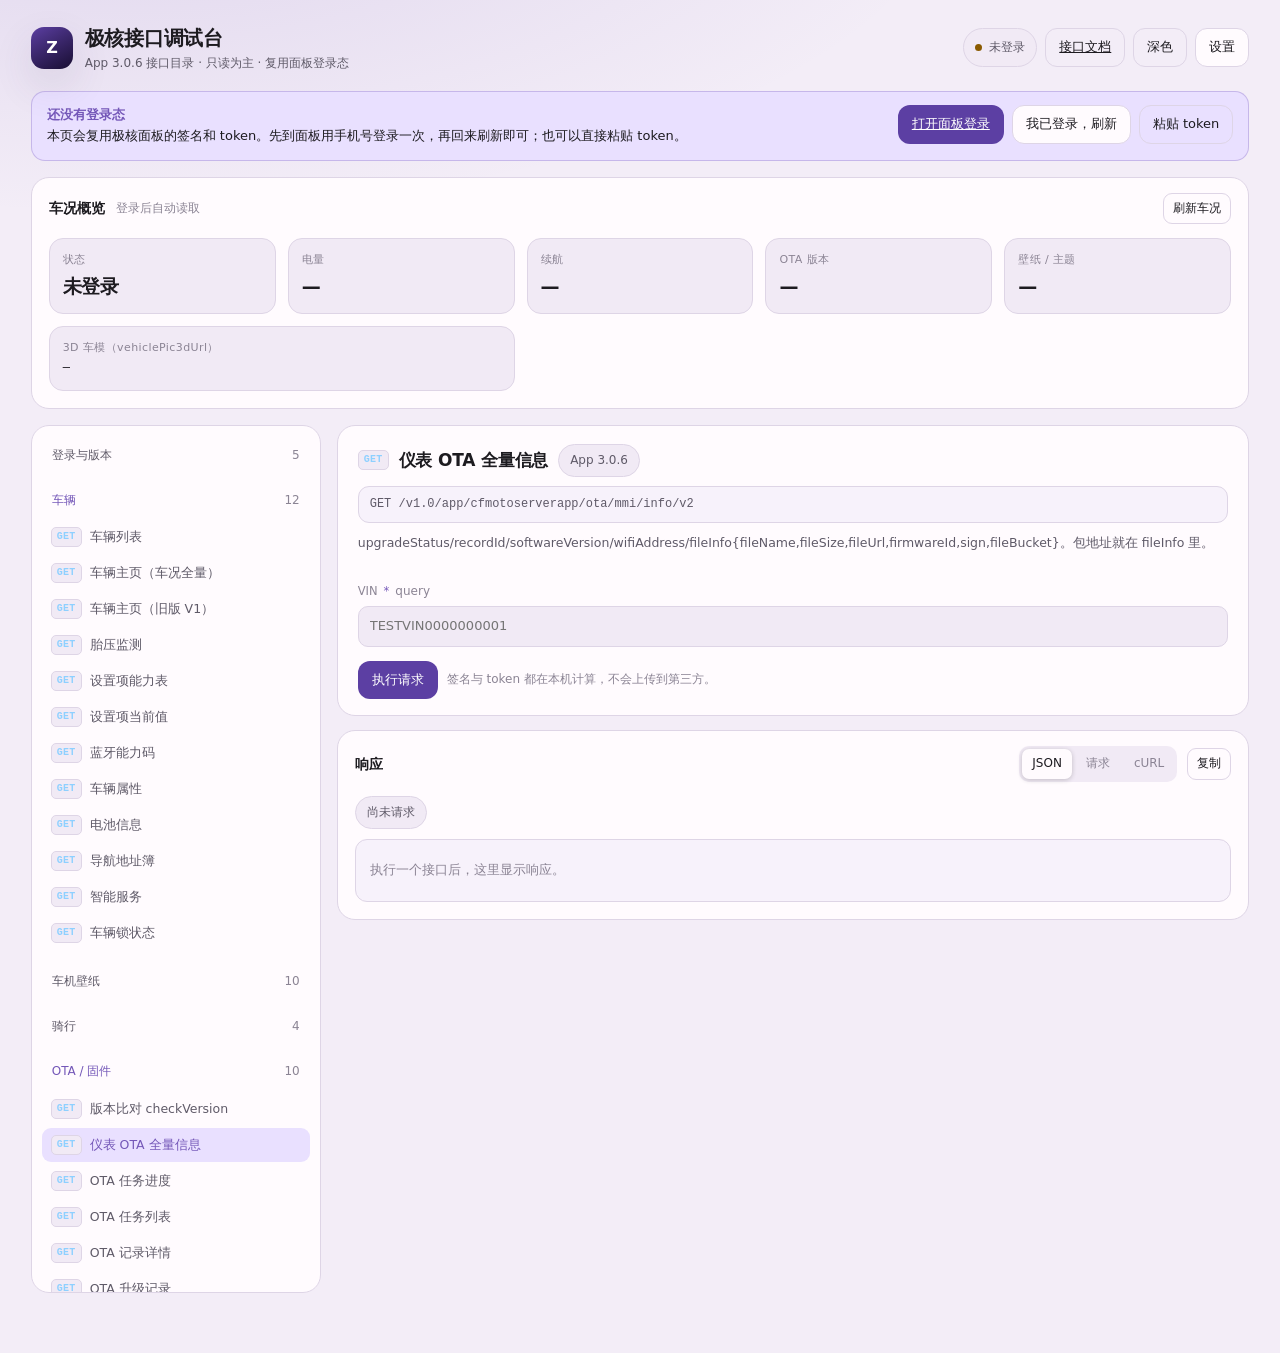
==== api.html @ 8e947b82 "feat: 车机主题按车型 themeShopFlag 显示 - 壁纸拆为独立「车机壁纸」分组（10 项） - 主题独立「车机主题」分组，仅 vehicleHomePageV2 themeShopFl" ====
<!doctype html>
<html lang="zh-CN" data-theme="dark">
<head>
<meta charset="utf-8">
<meta name="viewport" content="width=device-width, initial-scale=1, viewport-fit=cover">
<meta name="color-scheme" content="dark light">
<meta name="theme-color" content="#141218" media="(prefers-color-scheme: dark)">
<meta name="theme-color" content="#f3edf7" media="(prefers-color-scheme: light)">
<meta name="description" content="极核 App 3.0.6 接口调试台：登录态复用、车况、OTA 与固件信息">
<title>极核接口调试台</title>
<link rel="icon" href="data:image/svg+xml,%3Csvg xmlns='http://www.w3.org/2000/svg' viewBox='0 0 32 32'%3E%3Crect width='32' height='32' rx='9' fill='%237457b8'/%3E%3Cpath d='M18 5 9 18h5l-1.4 9L22 14h-5.2z' fill='%23e7ddff'/%3E%3C/svg%3E">
<style>
  :root {
    color-scheme: dark;
    --bg: #141218;
    --surface: #1d1b22;
    --surface-2: #25222c;
    --ink: #e7e1ee;
    --ink-soft: #a9a2b5;
    --ink-faint: #7d7689;
    --line: #332f3d;
    --accent: #b9a5ff;
    --accent-strong: #8f7af0;
    --accent-soft: #2c2543;
    --ok: #7ed6a5;
    --warn: #ffcf70;
    --bad: #ff8a8a;
    --code: #0f0d13;
    --shadow: 0 16px 44px #00000055;
    --radius: 18px;
    font-family: system-ui, -apple-system, "Segoe UI", "PingFang SC", "Microsoft YaHei", sans-serif;
  }
  html[data-theme="light"] {
    color-scheme: light;
    --bg: #f3edf7;
    --surface: #fffbfe;
    --surface-2: #f1eaf5;
    --ink: #1d1b20;
    --ink-soft: #5f5a68;
    --ink-faint: #8b8494;
    --line: #ded5e6;
    --accent: #7457b8;
    --accent-strong: #5c3fa3;
    --accent-soft: #e9e0ff;
    --ok: #1f7a4d;
    --warn: #8a5a00;
    --bad: #b3261e;
    --code: #f7f2fb;
    --shadow: 0 16px 40px #4b3b661f;
  }
  * { box-sizing: border-box; }
  [hidden] { display: none !important; }
  html, body { margin: 0; padding: 0; }
  body {
    min-height: 100vh;
    background:
      radial-gradient(1200px 500px at 10% -10%, color-mix(in oklab, var(--accent) 16%, transparent), transparent 70%),
      var(--bg);
    color: var(--ink);
    line-height: 1.6;
  }
  a { color: var(--accent); }
  button, input, select, textarea { font: inherit; color: inherit; }
  button { cursor: pointer; }
  code, pre { font-family: ui-monospace, SFMono-Regular, Menlo, Consolas, "Liberation Mono", monospace; }

  .shell { max-width: 1440px; margin: 0 auto; padding: 22px clamp(14px, 2.4vw, 34px) 60px; }
  .topbar { display: flex; align-items: center; gap: 14px; flex-wrap: wrap; margin-bottom: 18px; }
  .brand { display: flex; align-items: center; gap: 12px; min-width: 0; }
  .brand-mark {
    width: 42px; height: 42px; border-radius: 13px; display: grid; place-items: center;
    background: linear-gradient(150deg, var(--accent-strong), color-mix(in oklab, var(--accent-strong) 45%, #000));
    color: #fff; font-weight: 800; letter-spacing: -.5px; box-shadow: var(--shadow);
  }
  .brand h1 { margin: 0; font-size: 20px; letter-spacing: -.3px; }
  .brand p { margin: 0; color: var(--ink-soft); font-size: 12px; }
  .top-actions { margin-left: auto; display: flex; gap: 8px; flex-wrap: wrap; }
  .pill {
    display: inline-flex; align-items: center; gap: 7px; padding: 6px 11px; border-radius: 999px;
    background: var(--surface-2); border: 1px solid var(--line); font-size: 12px; color: var(--ink-soft);
  }
  .dot { width: 7px; height: 7px; border-radius: 50%; background: var(--ink-faint); }
  .dot.ok { background: var(--ok); box-shadow: 0 0 0 3px color-mix(in oklab, var(--ok) 22%, transparent); }
  .dot.warn { background: var(--warn); }
  .dot.bad { background: var(--bad); }

  .btn {
    border: 1px solid var(--line); background: var(--surface); color: var(--ink);
    border-radius: 12px; padding: 8px 13px; font-size: 13px; transition: .16s ease;
  }
  .btn:hover { border-color: var(--accent); color: var(--accent); }
  .btn:active { transform: scale(.98); }
  .btn.primary { background: var(--accent-strong); border-color: transparent; color: #fff; }
  .btn.primary:hover { filter: brightness(1.08); color: #fff; }
  .btn.ghost { background: transparent; }
  .btn:disabled { opacity: .45; cursor: not-allowed; transform: none; }
  .btn.small { padding: 5px 9px; border-radius: 9px; font-size: 12px; }

  .card {
    background: var(--surface); border: 1px solid var(--line); border-radius: var(--radius);
    box-shadow: 0 1px 0 #ffffff08 inset;
  }
  .card-head { display: flex; align-items: center; gap: 10px; padding: 15px 17px 0; }
  .card-head h2 { margin: 0; font-size: 14px; letter-spacing: .2px; }
  .card-head .sub { color: var(--ink-faint); font-size: 12px; }
  .card-body { padding: 14px 17px 17px; }

  .notice {
    display: flex; gap: 12px; align-items: flex-start; padding: 13px 15px; border-radius: 14px;
    background: var(--accent-soft); border: 1px solid color-mix(in oklab, var(--accent) 30%, transparent);
    margin-bottom: 16px; font-size: 13px;
  }
  .notice b { color: var(--accent); }
  .notice .grow { flex: 1; min-width: 0; }

  .summary-grid { display: grid; grid-template-columns: repeat(auto-fit, minmax(170px, 1fr)); gap: 12px; }
  .metric { background: var(--surface-2); border: 1px solid var(--line); border-radius: 14px; padding: 12px 13px; }
  .metric .k { color: var(--ink-faint); font-size: 11px; letter-spacing: .4px; }
  .metric .v { font-size: 19px; font-weight: 650; letter-spacing: -.4px; margin-top: 2px; }
  .metric .v small { font-size: 11px; color: var(--ink-soft); font-weight: 500; }
  .metric.wide { grid-column: span 2; }
  .mono { font-family: ui-monospace, SFMono-Regular, Menlo, Consolas, monospace; font-size: 12px; }

  .layout { display: grid; grid-template-columns: 290px minmax(0, 1fr); gap: 16px; margin-top: 16px; align-items: start; }
  @media (max-width: 980px) { .layout { grid-template-columns: 1fr; } }

  .side { position: sticky; top: 16px; max-height: calc(100vh - 32px); overflow: auto; padding-bottom: 8px; }
  .side::-webkit-scrollbar, .resp::-webkit-scrollbar { width: 8px; height: 8px; }
  .side::-webkit-scrollbar-thumb, .resp::-webkit-scrollbar-thumb { background: var(--line); border-radius: 8px; }
  .group { margin-bottom: 10px; }
  .group > summary {
    list-style: none; cursor: pointer; padding: 8px 10px; border-radius: 10px; font-size: 12px;
    color: var(--ink-soft); display: flex; align-items: center; gap: 7px; user-select: none;
  }
  .group > summary::-webkit-details-marker { display: none; }
  .group > summary:hover { background: var(--surface-2); color: var(--ink); }
  .group[open] > summary { color: var(--accent); }
  .group .count { margin-left: auto; color: var(--ink-faint); font-variant-numeric: tabular-nums; }
  .ep-list { display: flex; flex-direction: column; gap: 2px; padding: 2px 0 4px; }
  .ep {
    display: flex; align-items: center; gap: 8px; width: 100%; text-align: left;
    background: transparent; border: 0; border-radius: 9px; padding: 7px 9px; color: var(--ink-soft);
    font-size: 12.5px;
  }
  .ep:hover { background: var(--surface-2); color: var(--ink); }
  .ep[aria-current="true"] { background: var(--accent-soft); color: var(--accent); }
  .method {
    font: 700 10px/1 ui-monospace, monospace; letter-spacing: .3px; padding: 4px 5px; border-radius: 5px;
    background: var(--surface-2); color: var(--ink-faint); border: 1px solid var(--line); flex: none;
  }
  .method.GET { color: #8ed0ff; }
  .method.POST { color: #ffd28e; }
  .method.PUT { color: #c7a5ff; }
  .method.DELETE { color: #ff9b9b; }
  .ep .name { overflow: hidden; text-overflow: ellipsis; white-space: nowrap; }
  .badge-danger { margin-left: auto; font-size: 10px; color: var(--bad); border: 1px solid color-mix(in oklab, var(--bad) 40%, transparent); border-radius: 999px; padding: 1px 6px; }

  .detail { min-width: 0; display: flex; flex-direction: column; gap: 14px; }
  .detail-head { padding: 18px 20px 16px; }
  .detail-title { display: flex; align-items: center; gap: 10px; flex-wrap: wrap; }
  .detail-title h2 { margin: 0; font-size: 17px; letter-spacing: -.2px; }
  .endpoint-path {
    margin-top: 9px; display: flex; align-items: center; gap: 8px; flex-wrap: wrap;
    background: var(--code); border: 1px solid var(--line); border-radius: 11px; padding: 8px 11px;
    font-family: ui-monospace, monospace; font-size: 12px; color: var(--ink-soft); overflow-wrap: anywhere;
  }
  .note { margin-top: 10px; color: var(--ink-soft); font-size: 12.5px; }
  .note:empty { display: none; }

  .form-grid { display: grid; grid-template-columns: repeat(auto-fit, minmax(210px, 1fr)); gap: 12px; }
  .field { display: flex; flex-direction: column; gap: 5px; min-width: 0; }
  .field label { font-size: 11.5px; color: var(--ink-faint); display: flex; gap: 6px; align-items: center; }
  .field label .req { color: var(--accent); }
  .field input, .field select, .field textarea {
    background: var(--surface-2); border: 1px solid var(--line); border-radius: 10px; padding: 9px 11px;
    font-size: 13px; width: 100%; outline: none; transition: border-color .15s;
  }
  .field input:focus, .field textarea:focus, .field select:focus { border-color: var(--accent); }
  .field textarea { min-height: 132px; resize: vertical; font-family: ui-monospace, monospace; font-size: 12px; line-height: 1.55; }
  .form-actions { display: flex; gap: 9px; align-items: center; flex-wrap: wrap; margin-top: 14px; }
  .hint { font-size: 12px; color: var(--ink-faint); }
  .danger-check { display: inline-flex; gap: 7px; align-items: center; font-size: 12px; color: var(--bad); }

  .resp-head { display: flex; align-items: center; gap: 10px; flex-wrap: wrap; }
  .tabs { display: inline-flex; gap: 4px; background: var(--surface-2); padding: 3px; border-radius: 10px; }
  .tab { border: 0; background: transparent; color: var(--ink-faint); padding: 5px 10px; border-radius: 7px; font-size: 12px; }
  .tab[aria-selected="true"] { background: var(--surface); color: var(--ink); box-shadow: 0 1px 5px #0003; }
  .resp { background: var(--code); border: 1px solid var(--line); border-radius: 12px; padding: 12px 14px; overflow: auto; max-height: 460px; }
  .resp pre { margin: 0; font-size: 12px; line-height: 1.55; white-space: pre-wrap; overflow-wrap: anywhere; }
  .json-key { color: #c8a8ff; } .json-str { color: #9fd7a8; } .json-num { color: #ffcf8a; } .json-bool { color: #8ecbff; } .json-null { color: var(--ink-faint); }
  .status-ok { color: var(--ok); } .status-bad { color: var(--bad); } .status-warn { color: var(--warn); }
  .empty { color: var(--ink-faint); font-size: 13px; padding: 8px 0; }

  .kv { display: grid; grid-template-columns: 96px minmax(0, 1fr); gap: 7px 12px; font-size: 12.5px; }
  .kv dt { color: var(--ink-faint); }
  .kv dd { margin: 0; overflow-wrap: anywhere; }
  .masked { filter: blur(4px); transition: filter .2s; cursor: pointer; }
  .masked.show { filter: none; }

  .toast {
    position: fixed; left: 50%; bottom: 26px; transform: translateX(-50%) translateY(20px);
    background: var(--surface); color: var(--ink); border: 1px solid var(--line); border-radius: 12px;
    padding: 10px 16px; font-size: 13px; box-shadow: var(--shadow); opacity: 0; pointer-events: none;
    transition: .2s ease; z-index: 40;
  }
  .toast.show { opacity: 1; transform: translateX(-50%) translateY(0); }

  dialog {
    width: min(620px, calc(100vw - 28px)); border: 1px solid var(--line); border-radius: var(--radius);
    background: var(--surface); color: var(--ink); box-shadow: var(--shadow); padding: 0;
  }
  dialog::backdrop { background: #0008; backdrop-filter: blur(3px); }
  .dialog-head { display: flex; align-items: center; padding: 16px 18px 0; }
  .dialog-head h2 { margin: 0; font-size: 16px; }
  .dialog-head .btn { margin-left: auto; }
  .dialog-body { padding: 14px 18px 18px; display: flex; flex-direction: column; gap: 14px; }
  .radio-row { display: flex; gap: 10px; flex-wrap: wrap; }
  .radio-card { flex: 1; min-width: 220px; border: 1px solid var(--line); border-radius: 12px; padding: 11px 12px; display: flex; gap: 9px; align-items: flex-start; }
  .radio-card:has(input:checked) { border-color: var(--accent); background: var(--accent-soft); }
  .radio-card input { margin-top: 3px; }
  .radio-card b { display: block; font-size: 13px; }
  .radio-card span { font-size: 11.5px; color: var(--ink-soft); }
  .divider { height: 1px; background: var(--line); margin: 2px 0; }
  @media (max-width: 720px) {
    .notice { flex-wrap: wrap; }
    .notice .grow { flex: 1 1 100%; }
    .notice .top-actions { flex: 1 1 100%; margin: 4px 0 0 !important; justify-content: flex-start; }
  }
  .hidden { display: none !important; }
  .sr-only { position: absolute; width: 1px; height: 1px; overflow: hidden; clip: rect(0 0 0 0); }
</style>
</head>
<body>
<div class="shell">
  <header class="topbar">
    <div class="brand">
      <div class="brand-mark" aria-hidden="true">Z</div>
      <div>
        <h1>极核接口调试台</h1>
        <p>App 3.0.6 接口目录 · 只读为主 · 复用面板登录态</p>
      </div>
    </div>
    <div class="top-actions">
      <span class="pill" id="state-pill"><span class="dot" id="state-dot"></span><span id="state-text">正在检测登录态</span></span>
      <a class="btn ghost" href="https://github.com/lswlc33/zeeho-3d-models/blob/main/docs/API-3.0.6.md" target="_blank" rel="noopener">接口文档</a>
      <button class="btn ghost" id="btn-theme" type="button" title="切换深浅色">深浅色</button>
      <button class="btn" id="btn-settings" type="button">设置</button>
    </div>
  </header>

  <section id="setup-notice" class="notice" hidden>
    <div class="grow">
      <b id="setup-title">还没有登录态</b>
      <div id="setup-desc">本页默认复用极核面板的签名与 token。先到面板用手机号登录一次，再回来刷新即可。</div>
    </div>
    <div class="top-actions" style="margin:0">
      <a class="btn primary" href="./index.html" id="go-panel">打开面板登录</a>
      <button class="btn" id="btn-reload" type="button">我已登录，刷新</button>
      <button class="btn ghost" id="btn-manual-token" type="button">粘贴 token</button>
    </div>
  </section>

  <section class="card" id="summary-card">
    <div class="card-head">
      <h2>车况概览</h2>
      <span class="sub" id="summary-sub">登录后自动读取</span>
      <div class="top-actions" style="margin-left:auto">
        <select id="vin-select" class="btn" aria-label="选择车辆" hidden></select>
        <button class="btn small" id="btn-refresh-home" type="button">刷新车况</button>
      </div>
    </div>
    <div class="card-body">
      <div class="summary-grid" id="summary-grid">
        <div class="metric"><div class="k">状态</div><div class="v" id="m-state">未登录</div></div>
        <div class="metric"><div class="k">电量</div><div class="v" id="m-soc">—</div></div>
        <div class="metric"><div class="k">续航</div><div class="v" id="m-range">—</div></div>
        <div class="metric"><div class="k">OTA 版本</div><div class="v" id="m-ota">—</div></div>
        <div class="metric"><div class="k">壁纸 / 主题</div><div class="v" id="m-wallpaper">—</div></div>
        <div class="metric wide"><div class="k">3D 车模（vehiclePic3dUrl）</div><div class="v mono" id="m-3d" style="font-size:12px;font-weight:500">—</div></div>
      </div>
      <div class="form-actions" id="summary-actions" hidden>
        <button class="btn small" data-quick="ota" type="button">查 OTA</button>
        <button class="btn small" data-quick="otaInfo" type="button">OTA 全量信息</button>
        <button class="btn small" data-quick="ride" type="button">本月骑行</button>
        <button class="btn small" data-quick="projection" type="button">投屏资料</button>
        <span class="hint" id="summary-time"></span>
      </div>
    </div>
  </section>

  <div class="layout">
    <aside class="card side" aria-label="接口目录">
      <div class="card-body" style="padding:12px 10px" id="endpoint-nav"></div>
    </aside>

    <main class="detail">
      <section class="card detail-head">
        <div class="detail-title">
          <span class="method" id="d-method">GET</span>
          <h2 id="d-title">选择左侧接口</h2>
          <span class="pill" id="d-source">—</span>
          <span class="badge-danger hidden" id="d-danger">写操作</span>
        </div>
        <div class="endpoint-path" id="d-path">—</div>
        <p class="note" id="d-note"></p>

        <form id="call-form" class="card-body" style="padding:16px 0 0" autocomplete="off">
          <div class="form-grid" id="param-fields"></div>
          <div class="field hidden" id="body-field" style="margin-top:12px">
            <label for="body-input">请求体 JSON</label>
            <textarea id="body-input" spellcheck="false"></textarea>
          </div>
          <div class="form-actions">
            <button class="btn primary" id="btn-run" type="submit">执行请求</button>
            <label class="danger-check hidden" id="danger-check-wrap">
              <input type="checkbox" id="danger-check"> 我确认这是写操作
            </label>
            <span class="hint" id="call-hint">签名与 token 都在本机计算，不会上传到第三方。</span>
          </div>
        </form>
      </section>

      <section class="card">
        <div class="card-head">
          <h2>响应</h2>
          <div class="resp-head" style="margin-left:auto">
            <div class="tabs" role="tablist">
              <button class="tab" role="tab" aria-selected="true" data-tab="json">JSON</button>
              <button class="tab" role="tab" aria-selected="false" data-tab="request">请求</button>
              <button class="tab" role="tab" aria-selected="false" data-tab="curl">cURL</button>
            </div>
            <button class="btn small" id="btn-reveal" type="button">显示原文</button>
            <button class="btn small" id="btn-copy" type="button">复制</button>
          </div>
        </div>
        <div class="card-body">
          <div class="resp-head" style="margin-bottom:10px">
            <span class="pill" id="r-status">尚未请求</span>
            <span class="hint" id="r-meta"></span>
          </div>
          <div class="resp" id="resp-box"><div class="empty">执行一个接口后，这里显示响应。</div></div>
        </div>
      </section>

      <section class="card" id="projection-card" hidden>
        <div class="card-head"><h2>投屏资料（encryptInfo）</h2><span class="sub">来自 vehicleHomePageV2</span></div>
        <div class="card-body">
          <dl class="kv" id="projection-kv"></dl>
          <p class="hint" style="margin:10px 0 0">这三项是车机投屏加密用的资料。默认打码，点一下显示；不要发到群里。</p>
          <div class="form-actions">
            <button class="btn small" id="btn-copy-projection" type="button">复制 JSON</button>
          </div>
        </div>
      </section>
    </main>
  </div>
</div>

<div class="toast" id="toast" role="status" aria-live="polite"></div>

<dialog id="settings">
  <form method="dialog" class="dialog-head">
    <h2>接口设置</h2>
    <button class="btn small" value="cancel">关闭</button>
  </form>
  <div class="dialog-body">
    <div>
      <div class="hint" style="margin-bottom:8px">签名方式</div>
      <div class="radio-row">
        <label class="radio-card">
          <input type="radio" name="mode" value="panel">
          <span><b>复用面板签名（推荐）</b><span>在隐藏 iframe 里加载 index.html，直接调用面板的 ZEEHO_SIGN；本页不保存任何密钥。</span></span>
        </label>
        <label class="radio-card">
          <input type="radio" name="mode" value="own">
          <span><b>自填凭据</b><span>填入 App 3.0.6 的 appId / appSecret / Basic。appSecret 与 Basic 只放当前标签页的 sessionStorage，关页即失效。</span></span>
        </label>
      </div>
    </div>

    <div id="own-fields" class="form-grid hidden">
      <div class="field"><label for="cfg-base">BASE</label><input id="cfg-base" placeholder="https://tapi.zeehoev.com"></div>
      <div class="field"><label for="cfg-appid">appId</label><input id="cfg-appid" placeholder="App 3.0.6 AppConfig"></div>
      <div class="field"><label for="cfg-secret">appSecret</label><input id="cfg-secret" type="password" placeholder="不随仓库分发"></div>
      <div class="field"><label for="cfg-basic">Basic</label><input id="cfg-basic" type="password" placeholder="Basic …（登录接口用）"></div>
      <div class="field" style="grid-column:1/-1">
        <label for="cfg-token">Bearer token</label>
        <input id="cfg-token" placeholder="面板登录后自动读取；也可从 App 抓包粘贴">
      </div>
    </div>

    <div class="divider"></div>
    <div class="form-grid">
      <div class="field" style="grid-column:1/-1">
        <label for="cfg-basic-global">登录 Basic</label>
        <input id="cfg-basic-global" type="password" placeholder="登录接口需要；面板模式下自动从 ZEEHO_SIGN.APP_BASIC_AUTH 读取">
      </div>
    </div>

    <div class="form-actions" style="margin:0">
      <button class="btn primary" id="btn-save-cfg" type="button">保存</button>
      <button class="btn" id="btn-load-panel" type="button">加载面板签名</button>
      <button class="btn ghost" id="btn-clear" type="button">清除本机保存</button>
      <span class="hint" id="cfg-status"></span>
    </div>

    <div class="divider"></div>
    <div>
      <div class="hint" style="margin-bottom:8px">短信登录（self 模式；App 3.0.6 的 authCode/{phone} 不需要图形码）</div>
      <div class="form-grid">
        <div class="field"><label for="login-phone">手机号</label><input id="login-phone" inputmode="numeric" placeholder="11 位手机号"></div>
        <div class="field"><label for="login-code">验证码</label><input id="login-code" inputmode="numeric" placeholder="6 位"></div>
      </div>
      <div class="form-actions">
        <button class="btn" id="btn-send-code" type="button">发送验证码</button>
        <button class="btn primary" id="btn-login" type="button">登录并保存 token</button>
        <span class="hint" id="login-hint"></span>
      </div>
    </div>
  </div>
</dialog>

<script type="module">
import { ZeehoClient, buildHeaders, pickVehicleSummary, rfc3986, DEFAULT_BASE } from './sdk/zeeho-api.js';
import { GROUPS, ENDPOINTS, fillPath, byId } from './sdk/endpoints.js';

const $ = (id) => document.getElementById(id);

const STORAGE = {
  token: 'zeeho.token',
  cfg: 'zeeho.api.cfg',
  mode: 'zeeho.api.mode',
  values: 'zeeho.api.values',
  secret: 'zeeho.api.secret',
  basic: 'zeeho.api.basic',
  theme: 'zeeho.api.theme',
  vin: 'zeeho.api.vin',
  uid: 'zeeho.api.uid',
};

const state = {
  mode: 'panel',
  cfg: { base: DEFAULT_BASE, appId: '', appSecret: '', basic: '' },
  token: '',
  panelFrame: null,
  panelWin: null,
  loaded: false,
  vehicles: [],
  vin: '',
  uid: '',
  home: null,
  endpoint: null,
  values: {},
  last: null, // {url, method, headers, body, result, text}
  tab: 'json',
};

/* ---------------------------- 基础工具 ---------------------------- */

function toast(message, ms = 2200) {
  const el = $('toast');
  el.textContent = message;
  el.classList.add('show');
  clearTimeout(toast.timer);
  toast.timer = setTimeout(() => el.classList.remove('show'), ms);
}

function sleep(ms) { return new Promise((resolve) => setTimeout(resolve, ms)); }

function loadJson(key, fallback) {
  try { return JSON.parse(localStorage.getItem(key) || 'null') ?? fallback; } catch { return fallback; }
}

function saveJson(key, value) {
  try { localStorage.setItem(key, JSON.stringify(value)); } catch { /* 隐私模式 */ }
}

function escapeHtml(text) {
  return String(text).replace(/[&<>"']/g, (ch) => ({ '&': '&amp;', '<': '&lt;', '>': '&gt;', '"': '&quot;', "'": '&#39;' }[ch]));
}

function escapeJsonHtml(text) {
  // 只转义 & < >；保留引号，JSON 着色正则才能匹配 "key": "value"。
  return String(text).replace(/&/g, '&amp;').replace(/</g, '&lt;').replace(/>/g, '&gt;');
}

function highlightJson(text) {
  const escaped = escapeJsonHtml(text);
  return escaped.replace(
    /("(?:\\u[a-fA-F0-9]{4}|\\[^u]|[^\\"])*"\s*:)|("(?:\\u[a-fA-F0-9]{4}|\\[^u]|[^\\"])*")|(\b-?\d+(?:\.\d+)?(?:[eE][+-]?\d+)?\b)|\b(true|false)\b|\b(null)\b/g,
    (match, key, str, num, bool, nul) => {
      if (key) return `<span class="json-key">${key}</span>`;
      if (str) return `<span class="json-str">${str}</span>`;
      if (num) return `<span class="json-num">${num}</span>`;
      if (bool) return `<span class="json-bool">${bool}</span>`;
      if (nul) return `<span class="json-null">null</span>`;
      return match;
    },
  );
}

function safeHttpUrl(value) {
  const url = String(value || '').trim();
  return /^https?:\/\//i.test(url) ? url : '';
}

function maskSensitiveUrl(value) {
  const text = String(value || '');
  try {
    const url = new URL(text);
    for (const key of [...url.searchParams.keys()]) {
      if (/^(sign|signature|token|pwd|password|expires|ossaccesskeyid|security-token)$/i.test(key)) {
        url.searchParams.set(key, '***');
      }
    }
    return url.toString();
  } catch {
    return text.replace(/(^|[?&])(pwd|password|token|sign|signature|expires|ossaccesskeyid)=[^&]*/gi, '$1$2=***');
  }
}

function redactForDisplay(value) {
  if (value == null || typeof value !== 'object') return value;
  if (Array.isArray(value)) return value.map(redactForDisplay);
  const out = {};
  for (const [key, child] of Object.entries(value)) {
    if (key === 'encryptInfo' && child && typeof child === 'object') {
      out[key] = { present: true, keys: Object.keys(child) };
    } else if (key === 'location' && child && typeof child === 'object') {
      out[key] = { present: true };
    } else if (typeof child === 'string' && /(?:[?&](?:pwd|password|token|sign|signature|expires|ossaccesskeyid)=)/i.test(child)) {
      out[key] = maskSensitiveUrl(child);
    } else if (['authCode', 'password', 'phone'].includes(key) && typeof child === 'string') {
      out[key] = '***';
    } else {
      out[key] = redactForDisplay(child);
    }
  }
  return out;
}

function redactedHeaders(headers) {
  const copy = { ...(headers || {}) };
  for (const key of Object.keys(copy)) {
    if (/^(authorization|proxy-authorization|cookie)$/i.test(key)) {
      copy[key] = /^Basic\s/i.test(String(copy[key])) ? 'Basic <REDACTED>' : 'Bearer <REDACTED>';
    }
  }
  return copy;
}

function shellQuote(value) {
  return `'${String(value).replace(/'/g, `'\\''`)}'`;
}

function fmtTime(iso) {
  if (!iso) return '';
  return String(iso).replace('T', ' ').replace(/\..*$/, '');
}

function randomNonce() {
  const alphabet = 'ABCDEFGHIJKLMNOPQRSTUVWXYZabcdefghijklmnopqrstuvwxyz0123456789';
  const buf = new Uint8Array(16);
  crypto.getRandomValues(buf);
  return [...buf].map((n) => alphabet[n % alphabet.length]).join('');
}

/* ---------------------------- 状态与配置 ---------------------------- */

function applyTheme() {
  const saved = localStorage.getItem(STORAGE.theme);
  const theme = saved || (matchMedia('(prefers-color-scheme: light)').matches ? 'light' : 'dark');
  document.documentElement.dataset.theme = theme;
  $('btn-theme').textContent = theme === 'dark' ? '浅色' : '深色';
}

function setStatus(stateName, text) {
  $('state-dot').className = `dot ${stateName}`;
  $('state-text').textContent = text;
}

function scrubValues(values) {
  const out = {};
  for (const [id, map] of Object.entries(values || {})) {
    const copy = { ...(map || {}) };
    for (const key of ['phone', 'authCode', 'captcha', 'code']) delete copy[key];
    if (typeof copy.__body === 'string') {
      try {
        const parsed = JSON.parse(copy.__body);
        for (const key of ['phone', 'authCode', 'captcha', 'code', 'password']) delete parsed[key];
        copy.__body = JSON.stringify(parsed);
      } catch { /* 非 JSON 原样 */ }
    }
    out[id] = copy;
  }
  return out;
}

function persistValues() {
  saveJson(STORAGE.values, scrubValues(state.values));
}

function loadSettings() {
  state.mode = localStorage.getItem(STORAGE.mode) || 'panel';
  // appSecret 比 appId 敏感：只放 sessionStorage（关标签页即失效），不落 localStorage。
  const stored = loadJson(STORAGE.cfg, {});
  delete stored.appSecret;
  delete stored.basic;
  state.cfg = { base: DEFAULT_BASE, appId: '', appSecret: '', basic: '', ...stored };
  try { state.cfg.appSecret = sessionStorage.getItem(STORAGE.secret) || ''; } catch { state.cfg.appSecret = ''; }
  try { state.cfg.basic = sessionStorage.getItem(STORAGE.basic) || ''; } catch { state.cfg.basic = ''; }
  state.values = scrubValues(loadJson(STORAGE.values, {}));
  state.token = localStorage.getItem(STORAGE.token) || '';
  state.vin = localStorage.getItem(STORAGE.vin) || '';
  state.uid = localStorage.getItem(STORAGE.uid) || '';
}

function persistSettings() {
  localStorage.setItem(STORAGE.mode, state.mode);
  saveJson(STORAGE.cfg, { base: state.cfg.base, appId: state.cfg.appId });
  try {
    if (state.cfg.appSecret) sessionStorage.setItem(STORAGE.secret, state.cfg.appSecret);
    else sessionStorage.removeItem(STORAGE.secret);
    if (state.cfg.basic) sessionStorage.setItem(STORAGE.basic, state.cfg.basic);
    else sessionStorage.removeItem(STORAGE.basic);
  } catch { /* 隐私模式 */ }
}

function getBasic() {
  if (state.cfg.basic) return state.cfg.basic;
  const panelBasic = state.panelWin?.ZEEHO_SIGN?.APP_BASIC_AUTH;
  return panelBasic || '';
}

function hasOwnCredentials() {
  return Boolean(state.cfg.appId && state.cfg.appSecret);
}

function getBase() {
  return (state.cfg.base || DEFAULT_BASE).replace(/\/+$/, '');
}

/* ---------------------------- 面板签名 ---------------------------- */

async function loadPanel(timeoutMs = 9000) {
  if (state.panelWin?.ZEEHO_SIGN?.buildHeaders) return true;
  if (!state.panelFrame) {
    const iframe = document.createElement('iframe');
    iframe.src = './index.html';
    iframe.title = '面板签名载体';
    iframe.setAttribute('aria-hidden', 'true');
    iframe.tabIndex = -1;
    iframe.style.cssText = 'position:fixed;width:1px;height:1px;left:-10px;top:-10px;opacity:0;pointer-events:none;border:0';
    document.body.appendChild(iframe);
    state.panelFrame = iframe;
  }
  const started = Date.now();
  while (Date.now() - started < timeoutMs) {
    try {
      const win = state.panelFrame.contentWindow;
      if (win?.ZEEHO_SIGN?.buildHeaders) {
        state.panelWin = win;
        // 面板 API 可能已经加载了 token；localStorage 是同一份，优先读它。
        // localStorage 是面板与调试台共享的登录态，优先于 API 内部可能仍是 demo 的 token。
        const apiToken = String(win.API?.token || '');
        const storedToken = win.localStorage?.getItem('zeeho.token') || '';
        // 面板 API.token 是刚登录的最新值；如果它是 UUID 就优先，避免 localStorage 旧值反而覆盖。
        const panelToken = /^[0-9a-f]{8}-[0-9a-f]{4}-[0-9a-f]{4}-[0-9a-f]{4}-[0-9a-f]{12}$/i.test(apiToken)
          ? apiToken
          : (storedToken || apiToken);
        if (panelToken && panelToken !== state.token) {
          state.token = panelToken;
          try { localStorage.setItem(STORAGE.token, panelToken); } catch { /* 隐私模式 */ }
        }
        return true;
      }
    } catch { /* 面板还没初始化完 */ }
    await sleep(120);
  }
  return false;
}

function panelQueryParams(url) {
  const params = {};
  for (const [key, value] of new URL(url).searchParams) {
    if (params[key] === undefined) params[key] = value;
    else if (Array.isArray(params[key])) params[key].push(value);
    else params[key] = [params[key], value];
  }
  return params;
}

function panelHeaders(url, method, bodyText) {
  const sign = state.panelWin?.ZEEHO_SIGN;
  if (!sign?.sign) throw new Error('面板签名未就绪');
  // ZEEHO_SIGN.sign 的真实签名是 (tagOrUrl, params, body, method)：
  //   · params 会经 toQuery() 变成 query（面板签名对非 h5 是 query + body）；
  //   · 不能把 method 当第二个参数传，否则 query 会丢，POST 的 body 也会错位。
  const signed = sign.sign(
    url,
    panelQueryParams(url),
    bodyText || '',
    String(method).toUpperCase(),
  );
  return {
    'Content-Type': 'application/json;charset=UTF-8',
    'Accept-Language': 'zh-CN',
    interfaceversion: '2',
    'cfmoto-x-param': signed.param,
    'cfmoto-x-sign': signed.sign,
    'cfmoto-x-sign-type': '0',
  };
}

function ownHeaders(url, method, bodyText) {
  if (!state.cfg.appId || !state.cfg.appSecret) throw new Error('自填模式需要 appId 与 appSecret');
  // nonce 尾部与 timestamp 必须是同一毫秒；不能各取一次 Date.now()。
  const timestamp = Date.now();
  return buildHeaders({
    url,
    method,
    body: bodyText,
    appId: state.cfg.appId,
    appSecret: state.cfg.appSecret,
    nonce: `${randomNonce()}${timestamp}`,
    timestamp,
  });
}

/* ---------------------------- 请求 ---------------------------- */

function buildUrl(path, params, values) {
  const filled = fillPath(path, values);
  let url = `${getBase()}${filled.startsWith('/') ? '' : '/'}${filled}`;
  const pairs = [];
  for (const param of params || []) {
    if (param.in !== 'query') continue;
    const value = values[param.key];
    if (value === undefined || value === null || value === '') continue;
    pairs.push([param.key, value]);
  }
  if (pairs.length) {
    // 与签名侧 canonicalQuery 一致：空格 %20，~ 保留；不能直接用 URLSearchParams（空格变 +）。
    const query = pairs.map(([k, v]) => `${rfc3986(k)}=${rfc3986(v)}`).join('&');
    url += (url.includes('?') ? '&' : '?') + query;
  }
  return url;
}

function panelParams(values) {
  const params = { ...(values || {}) };
  delete params.__body;
  if (params.vin == null && params.vinNo) params.vin = params.vinNo;
  if (params.vinNo == null && params.vin) params.vinNo = params.vin;
  if (params.carUid == null && params.carUserId) params.carUid = params.carUserId;
  if (params.carUserId == null && params.carUid) params.carUserId = params.carUid;
  if (params.uid == null && params.userId) params.uid = params.userId;
  if (params.userId == null && params.uid) params.userId = params.uid;
  if (params.uid == null && state.uid) params.uid = state.uid;
  if (params.postId == null && params.articleId) params.postId = params.articleId;
  if (params.month) {
    params.month_dot = String(params.month).replace('-', '.');
    params.month_dash = String(params.month).replace('.', '-');
  }
  if (params.startDate) {
    params.date_dash = String(params.startDate).replace(/-/g, '.');
    params.month_dash = String(params.startDate).slice(0, 7).replace('-', '.');
  }
  if (params.startDateTime == null && params.startDate) params.startDateTime = params.startDate;
  return params;
}

/**
 * 面板模式优先走 index.html 暴露的 API.call：
 *   · 面板的签名是 (tag, params, body, method) 这一套，和 App 3.0.6 的 (url, method, body)
 *     不是同一个 preimage；直接拿 ZEEHO_SIGN.buildHeaders(url,…) 去请求 vehicleHomePageV2
 *     会被网关判 30121 permit error（实测），而 API.call 内部用的是正确的那一套。
 *   · API.call 还顺带处理了 token/source/demo 与结果封装。
 * 只有面板没有的 3.0.6 端点（OTA/版本等）才退回直接签名请求。
 */
async function panelCall(endpoint, values, token, body) {
  const ready = await loadPanel();
  if (!ready) throw new Error('面板签名加载失败：请刷新本页，或在设置里改用「自填凭据」');
  const api = state.panelWin?.API;
  if (!api?.call) throw new Error('面板 API 未就绪');
  const finalToken = token ?? state.token;
  // 面板可能因为上一次 401/并发把 authFailed 置位；先清掉再试，token 真失效时仍会失败。
  if (api.authFailed) { try { api.clearAuthFail?.(); } catch { /* 旧版本没有 */ } }
  try { await api.setSource?.('direct'); } catch { /* 旧版本没有 setSource */ }
  if (finalToken) api.token = finalToken;
  const callParams = panelParams(values);
  const callOptions = {};
  if (body !== undefined && body !== null) callOptions.body = body;
  if (endpoint.method) callOptions.method = endpoint.method;
  const started = performance.now();
  let result = await api.call(endpoint.panelId, callParams, callOptions);
  // 面板偶尔会因为并发/限流把一次 401 记成「登录态已失效」并熔断后续请求。
  // 清一次失败标记再重试一次；token 真的失效时第二次仍会失败，不会掩盖问题。
  if (!result?.ok && /401|登录态已失效/.test(String(result?.message || ''))) {
    try { api.clearAuthFail?.(); } catch { /* 旧版本没有 */ }
    await sleep(400);
    result = await api.call(endpoint.panelId, callParams, callOptions);
  }
  const elapsed = Math.round(performance.now() - started);
  const raw = result?.raw ?? { code: result?.code ?? '', message: result?.message ?? '', data: result?.data ?? null };
  const status = Number(result?.http) || (result?.ok ? 200 : 0);
  return {
    url: `panel://${endpoint.panelId}`,
    method: endpoint.method || 'GET',
    headers: { 'X-Panel-Call': endpoint.panelId },
    body: '',
    response: { ok: Boolean(result?.ok), status, headers: new Headers() },
    text: JSON.stringify(raw),
    data: raw,
    elapsed,
    panel: true,
  };
}

async function request({ endpoint, values, body, token }) {
  const finalToken = token ?? state.token;
  if (endpoint.auth === 'token' && !finalToken) {
    throw new Error('缺少 token：请先在面板登录，或在设置里粘贴 token');
  }
  if (state.mode === 'panel' && endpoint.panelId) {
    return panelCall(endpoint, values, finalToken, body);
  }
  const url = buildUrl(endpoint.path, endpoint.params, values);
  const method = endpoint.method || 'GET';
  const bodyText = body == null ? '' : JSON.stringify(body);
  // 面板 signer 的 preimage 只有 toQuery(params)+body，不含 scheme://host/path。
  // 有 3.0.6 appId/appSecret 时优先自签名（完整 URL）；没有才退回面板签名。
  const useOwnSign = state.mode !== 'panel' || hasOwnCredentials();
  let headers;
  if (useOwnSign) {
    headers = ownHeaders(url, method, bodyText);
  } else {
    const ready = await loadPanel();
    if (!ready) throw new Error('面板签名加载失败：请刷新本页，或在设置里改用「自填凭据」');
    headers = panelHeaders(url, method, bodyText);
  }
  if (endpoint.auth === 'token') {
    const finalToken = token ?? state.token;
    if (!finalToken) throw new Error('缺少 token：请先登录面板，或在设置里粘贴 token');
    headers.Authorization = `Bearer ${finalToken}`;
  } else if (endpoint.auth === 'basic') {
    const basic = getBasic();
    if (!basic) throw new Error('缺少 Basic：请在设置里填写（登录接口需要）');
    headers.Authorization = basic.startsWith('Basic ') ? basic : `Basic ${basic}`;
  }
  const started = performance.now();
  const response = await fetch(url, {
    method,
    headers,
    body: method === 'GET' || method === 'HEAD' ? undefined : bodyText || undefined,
    cache: 'no-store',
  });
  const text = await response.text();
  const elapsed = Math.round(performance.now() - started);
  let data = null;
  try { data = text ? JSON.parse(text) : null; } catch { /* XML/HTML */ }
  return { url, method, headers, body: bodyText, response, text, data, elapsed };
}

function curlFor({ url, method, headers, body }) {
  const safeHeaders = redactedHeaders(headers);
  const lines = [`curl -sS -X ${method} ${shellQuote(url)}`];
  for (const [k, v] of Object.entries(safeHeaders)) lines.push(`  -H ${shellQuote(`${k}: ${v}`)}`);
  if (body) {
    let safeBody = body;
    try { safeBody = JSON.stringify(redactForDisplay(JSON.parse(body))); } catch { /* 非 JSON 原样 */ }
    lines.push(`  --data ${shellQuote(safeBody)}`);
  }
  return lines.join(' \\\n');
}

/* ---------------------------- 渲染：目录 ---------------------------- */

function renderNav() {
  const nav = $('endpoint-nav');
  nav.innerHTML = '';
  for (const group of GROUPS) {
    // 主题商店按车型开放：只有 vehicleHomePageV2 的 themeShopFlag=1 才显示主题组（AE5i 为 0）。
    if (group.id === 'theme' && state.themeSupported !== true) continue;
    const items = ENDPOINTS.filter((e) => e.group === group.id);
    if (!items.length) continue;
    const details = document.createElement('details');
    details.className = 'group';
    details.open = group.id === 'ota' || group.id === 'vehicle';
    const summary = document.createElement('summary');
    summary.innerHTML = `<span>${escapeHtml(group.label)}</span><span class="count">${items.length}</span>`;
    summary.title = group.desc || '';
    details.appendChild(summary);
    const list = document.createElement('div');
    list.className = 'ep-list';
    for (const endpoint of items) {
      const button = document.createElement('button');
      button.type = 'button';
      button.className = 'ep';
      button.dataset.id = endpoint.id;
      button.setAttribute('aria-current', String(state.endpoint?.id === endpoint.id));
      button.innerHTML = `<span class="method ${endpoint.method}">${endpoint.method}</span><span class="name">${escapeHtml(endpoint.label)}</span>${endpoint.danger ? '<span class="badge-danger">写</span>' : ''}`;
      button.addEventListener('click', () => {
        selectEndpoint(endpoint.id);
        if (matchMedia('(max-width: 980px)').matches) {
          document.querySelector('.detail')?.scrollIntoView({ behavior: 'smooth', block: 'start' });
        }
      });
      list.appendChild(button);
    }
    details.appendChild(list);
    nav.appendChild(details);
  }
}

/* ---------------------------- 渲染：详情 ---------------------------- */

function defaultParamValue(param) {
  const key = param.key;
  if (key === 'vin' || key === 'vinNo') return state.vin || '';
  if (key === 'uid' || key === 'userId' || key === 'carUserId') return state.uid || '';
  if (key === 'month') {
    const now = new Date();
    return `${now.getFullYear()}.${String(now.getMonth() + 1).padStart(2, '0')}`;
  }
  if (key === 'systemType') return '1';
  if (key === 'homepageInvoke') return '1';
  if (key === 'sensorType') return 'EXTERNAL';
  if (key === 'virtualFlag') return '0';
  if (key === 'targetVersion') return '0';
  // 手机号/验证码这类不要用示例值预填，避免误发短信。
  return '';
}

function selectEndpoint(id) {
  const endpoint = byId(id);
  if (!endpoint) return;
  state.endpoint = endpoint;
  for (const button of document.querySelectorAll('.ep')) {
    button.setAttribute('aria-current', String(button.dataset.id === id));
  }
  $('d-method').textContent = endpoint.method;
  $('d-method').className = `method ${endpoint.method}`;
  $('d-title').textContent = endpoint.label;
  $('d-source').textContent = endpoint.source === 'app306' ? 'App 3.0.6' : '面板';
  $('d-path').textContent = `${endpoint.method} ${endpoint.path}`;
  $('d-note').textContent = endpoint.note || '';
  $('d-danger').classList.toggle('hidden', !endpoint.danger);
  $('danger-check-wrap').classList.toggle('hidden', !endpoint.danger);
  $('danger-check').checked = false;

  const values = state.values[endpoint.id] || (state.values[endpoint.id] = {});
  const fields = $('param-fields');
  fields.innerHTML = '';
  for (const param of endpoint.params || []) {
    if (!values[param.key]) values[param.key] = defaultParamValue(param);
    const field = document.createElement('div');
    field.className = 'field';
    const label = document.createElement('label');
    label.htmlFor = `p-${param.key}`;
    label.innerHTML = `${escapeHtml(param.label || param.key)}${param.required ? '<span class="req">*</span>' : ''}<span class="hint">${param.in}</span>`;
    const input = document.createElement('input');
    input.id = `p-${param.key}`;
    input.value = values[param.key] ?? '';
    input.placeholder = param.example || '';
    input.addEventListener('input', () => {
      values[param.key] = input.value;
      persistValues();
    });
    field.append(label, input);
    fields.appendChild(field);
  }
  if (!(endpoint.params || []).length) {
    fields.innerHTML = '<div class="hint">这个接口没有参数。</div>';
  }

  const hasBody = endpoint.body !== undefined && endpoint.body !== null;
  $('body-field').classList.toggle('hidden', !hasBody);
  if (hasBody) {
    const stored = values.__body;
    $('body-input').value = stored !== undefined ? stored : JSON.stringify(endpoint.body, null, 2);
    $('body-input').oninput = () => {
      values.__body = $('body-input').value;
      persistValues();
    };
  }
  renderResponse();
}

/* ---------------------------- 渲染：响应 ---------------------------- */

function renderResponse() {
  const box = $('resp-box');
  const last = state.last;
  $('btn-reveal').classList.toggle('hidden', !last?.result?.data);
  $('btn-reveal').textContent = state.revealSensitive ? '隐藏原文' : '显示原文';
  if (!last) {
    box.innerHTML = '<div class="empty">执行一个接口后，这里显示响应。</div>';
    $('r-status').textContent = '尚未请求';
    $('r-status').className = 'pill';
    $('r-meta').textContent = '';
    return;
  }
  const { result, endpoint } = last;
  const { response, data, text, elapsed } = result;
  const ok = response.ok;
  $('r-status').textContent = `HTTP ${response.status}${data?.code ? ` · code ${data.code}` : ''}`;
  $('r-status').className = `pill ${ok ? 'status-ok' : 'status-bad'}`;
  $('r-meta').textContent = `${endpoint.label} · ${elapsed} ms${data?.message ? ` · ${data.message}` : ''}`;

  if (state.tab === 'request') {
    let requestBody = result.body || null;
    if (requestBody && !state.revealSensitive) {
      try { requestBody = JSON.stringify(redactForDisplay(JSON.parse(requestBody))); } catch { /* 非 JSON 原样 */ }
    }
    box.innerHTML = `<pre>${highlightJson(JSON.stringify({
      url: result.url,
      method: result.method,
      headers: redactedHeaders(result.headers),
      body: requestBody,
    }, null, 2))}</pre>`;
    return;
  }
  if (state.tab === 'curl') {
    box.innerHTML = `<pre>${escapeHtml(curlFor(result))}</pre>`;
    return;
  }
  const displayData = data && !state.revealSensitive ? redactForDisplay(data) : data;
  const pretty = displayData ? JSON.stringify(displayData, null, 2) : text;
  box.innerHTML = `<pre>${displayData ? highlightJson(pretty) : escapeHtml(pretty)}</pre>`;
  const fileUrl = safeHttpUrl(data?.data?.fileInfo?.fileUrl);
  if (fileUrl) {
    const bar = document.createElement('div');
    bar.className = 'form-actions';
    bar.innerHTML = `<a class="btn small primary" target="_blank" rel="noopener" href="${escapeHtml(fileUrl)}">打开固件直链</a><span class="hint">${escapeHtml(data.data.fileInfo.fileName || '')}</span>`;
    box.appendChild(bar);
  }
}

/* ---------------------------- 车况概览 ---------------------------- */

function setMetric(id, value) {
  const el = $(id);
  if (value === undefined || value === null || value === '') { el.textContent = '—'; return; }
  el.innerHTML = value;
}

function renderSummary(summary, meta) {
  state.home = summary;
  $('summary-sub').textContent = [summary.name, summary.typeName].filter(Boolean).join(' · ') || '已读取';
  setMetric('m-state', summary.online === 'ONLINE' ? '<span class="status-ok">在线</span>' : escapeHtml(summary.online || '—'));
  setMetric('m-soc', summary.soc == null ? '—' : `${summary.soc}<small>%</small>`);
  setMetric('m-range', summary.rangeKm == null ? '—' : `${escapeHtml(summary.rangeKm)}<small>km</small>`);
  setMetric('m-ota', escapeHtml(summary.otaVersion || '—'));
  const wallpaperSize = summary.wallpaperWidth && summary.wallpaperHeight
    ? `${summary.wallpaperWidth}×${summary.wallpaperHeight}`
    : '';
  const wallpaperText = wallpaperSize
    ? `${escapeHtml(wallpaperSize)}<small>${summary.supportCustomWallpaper ? '自定义' : '固定'}</small>`
    : (summary.supportCustomWallpaper ? '支持自定义' : '—');
  setMetric('m-wallpaper', wallpaperText);
  $('m-wallpaper').title = `主题商店：${summary.themeSupported ? '开放' : `该车型未开放${summary.name ? `（${summary.name}）` : ''}`}${summary.themeShopNewFlag === '1' ? '（有新品）' : ''}`;
  const pic3d = summary.pic3d;
  const pic3dUrl = safeHttpUrl(pic3d);
  $('m-3d').innerHTML = pic3dUrl
    ? `<a href="${escapeHtml(pic3dUrl)}" target="_blank" rel="noopener">${escapeHtml(pic3dUrl)}</a>`
    : '<span class="hint">这台车服务端没下发 3D 车模地址（vehiclePic3dUrl=null）</span>';
  $('summary-actions').hidden = false;
  $('summary-time').textContent = meta ? `刷新于 ${fmtTime(summary.refreshTime || '')} · ${meta}` : '';
  renderProjection(summary.encryptInfo);
}

function renderProjection(encryptInfo) {
  const card = $('projection-card');
  if (!encryptInfo) { card.hidden = true; return; }
  card.hidden = false;
  const rows = [
    ['token (encryptValue)', encryptInfo.encryptValue || encryptInfo.token || ''],
    ['key', encryptInfo.key || ''],
    ['iv', encryptInfo.iv || ''],
  ];
  $('projection-kv').innerHTML = rows.map(([k, v]) => `<dt>${k}</dt><dd class="mono masked" data-reveal>${escapeHtml(v || '—')}</dd>`).join('');
  for (const node of document.querySelectorAll('[data-reveal]')) {
    node.addEventListener('click', () => node.classList.toggle('show'));
  }
  $('btn-copy-projection').onclick = async () => {
    const payload = Object.fromEntries(rows);
    await navigator.clipboard.writeText(JSON.stringify(payload));
    toast('投屏资料已复制');
  };
}

async function refreshVehicles() {
  if (!state.token) return;
  const endpoint = byId('vehicle_list');
  const result = await request({ endpoint, values: {}, token: state.token });
  if (result.data?.code !== '10000') throw new Error(result.data?.message || `HTTP ${result.response.status}`);
  state.vehicles = result.data.data || [];
  const select = $('vin-select');
  select.innerHTML = state.vehicles.map((v) => `<option value="${escapeHtml(v.vinNo)}">${escapeHtml(v.vehicleName || v.vinNo)} · ${escapeHtml(v.vinNo)}</option>`).join('');
  select.hidden = state.vehicles.length < 2;
  if (!state.vin || !state.vehicles.some((v) => v.vinNo === state.vin)) {
    state.vin = state.vehicles[0]?.vinNo || '';
    localStorage.setItem(STORAGE.vin, state.vin);
  }
  select.value = state.vin;
  select.onchange = () => {
    state.vin = select.value;
    localStorage.setItem(STORAGE.vin, state.vin);
    void refreshHome();
  };
  const me = result.data.data?.[0];
  state.uid = me?.bindingUserId || state.uid;
}

async function refreshHome() {
  if (!state.token || !state.vin) return;
  const endpoint = byId('vehicle_home');
  let result;
  try {
    result = await request({ endpoint, values: { vin: state.vin }, token: state.token });
    if (result.data?.code !== '10000') throw new Error(result.data?.message || `HTTP ${result.response.status}`);
  } catch (error) {
    // 自填模式：App 3.0.6 的 appId 在网关侧要求 okhttp UA，浏览器改不了 User-Agent，
    // vehicleHomePageV2 会 30121/30000。这里用 batteryInfo + carSet + otaInfo 兜底，
    // 投屏资料（encryptInfo）只有面板模式的 API.call 能拿到。
    if (state.mode !== 'own') throw error;
    // carSet 不要求 okhttp UA，而且带 bmssocStr / hmiRidableMileStr，够做概览；
    // 但它必须带 carUserId，而 vehicle/list 不返回 uid —— 只有面板模式的 home 才有。
    // 所以这里：有 uid（之前用面板模式读过）就查 carSet，没有就只显示车型 + OTA。
    const tasks = [request({ endpoint: byId('ota_info'), values: { vinNo: state.vin }, token: state.token })];
    if (state.uid) {
      tasks.push(request({
        endpoint: byId('car_set'),
        values: { vinNo: state.vin, carUserId: state.uid, virtualFlag: '0' },
        token: state.token,
      }));
    }
    const taskResults = await Promise.all(tasks);
    const ota = taskResults[0];
    const car = taskResults[1] || { data: { data: {} } };
    const carData = car.data?.data || {};
    const otaData = ota.data?.data || {};
    const merged = {
      ...carData,
      vinNo: state.vin,
      onlineStatus: '',
      vehicleName: carData.vehicleName || '',
      vehicleTypeName: carData.vehicleType || '',
      bmssoc: carData.bmssocStr,
      hmiRidableMile: carData.hmiRidableMileStr,
      otaVersion: otaData.otaVersion || '',
      encryptInfo: null,
    };
    const summary = pickVehicleSummary({ data: merged });
    summary.soc = carData.bmssocStr == null ? null : Number(carData.bmssocStr);
    summary.rangeKm = carData.hmiRidableMileStr ?? null;
    if (!summary.name) summary.name = state.vehicles[0]?.vehicleName || '';
    renderSummary(summary, `兜底读取（home 430：${error.message}）`);
    $('summary-sub').textContent = `${summary.name || state.vin} · 自填模式${state.uid ? '兜底' : '（缺 uid，只能看车型/OTA）'}`;
    return;
  }
  const summary = pickVehicleSummary(result.data);
  state.uid = result.data?.data?.bindingUserId || state.uid;
  if (state.uid) localStorage.setItem(STORAGE.uid, state.uid);
  state.themeSupported = Boolean(summary.themeSupported);
  const wasTheme = state.endpoint?.group === 'theme';
  renderNav();
  if (wasTheme && !state.themeSupported) selectEndpoint('wallpaper_page');
  renderSummary(summary, `${result.elapsed} ms`);
}

async function boot() {
  applyTheme();
  loadSettings();
  renderNav();
  selectEndpoint('ota_info');
  updateSetupUi();

  if (state.mode === 'panel') {
    const ready = await loadPanel();
    if (ready) {
      $('cfg-status').textContent = '面板签名已就绪';
    } else {
      $('cfg-status').textContent = '面板签名加载失败，可在设置里改「自填凭据」';
    }
  }
  updateSetupUi();

  if (state.token) {
    setStatus('warn', '已读取到 token，正在读车况');
    try {
      await refreshVehicles();
      await refreshHome();
      setStatus('ok', '登录态有效');
    } catch (error) {
      setStatus('bad', `读取失败：${error.message}`);
    }
  }
}

function updateSetupUi() {
  const notice = $('setup-notice');
  const missingToken = !state.token;
  notice.hidden = !missingToken;
  if (missingToken) {
    if (state.mode === 'panel') {
      $('setup-title').textContent = '还没有登录态';
      $('setup-desc').textContent = '本页会复用极核面板的签名和 token。先到面板用手机号登录一次，再回来刷新即可；也可以直接粘贴 token。';
      $('go-panel').classList.remove('hidden');
    } else {
      $('setup-title').textContent = '还没有登录态';
      $('setup-desc').textContent = '自填凭据模式下，请在「设置」里发短信登录，或粘贴一个 token。';
      $('go-panel').classList.add('hidden');
    }
    setStatus('warn', '未登录');
  } else {
    const label = state.mode === 'panel' ? '面板签名 + 已登录' : '自填凭据 + 已登录';
    if ($('state-dot').className.includes('bad')) return;
    setStatus('ok', label);
  }
}

/* ---------------------------- 事件 ---------------------------- */

$('btn-theme').addEventListener('click', () => {
  const next = document.documentElement.dataset.theme === 'dark' ? 'light' : 'dark';
  document.documentElement.dataset.theme = next;
  localStorage.setItem(STORAGE.theme, next);
  $('btn-theme').textContent = next === 'dark' ? '浅色' : '深色';
});

$('btn-settings').addEventListener('click', () => {
  const dialog = $('settings');
  dialog.querySelector(`input[name="mode"][value="${state.mode}"]`).checked = true;
  $('cfg-base').value = state.cfg.base || DEFAULT_BASE;
  $('cfg-appid').value = state.cfg.appId || '';
  $('cfg-secret').value = state.cfg.appSecret || '';
  $('cfg-basic').value = state.cfg.basic || '';
  $('cfg-basic-global').value = state.cfg.basic || '';
  $('cfg-token').value = state.token || '';
  $('own-fields').classList.toggle('hidden', state.mode !== 'own');
  $('cfg-status').textContent = state.panelWin ? '面板签名已就绪' : (state.mode === 'panel' ? '面板签名未加载' : '');
  $('login-hint').textContent = '';
  dialog.showModal();
});

for (const radio of document.querySelectorAll('input[name="mode"]')) {
  radio.addEventListener('change', () => {
    $('own-fields').classList.toggle('hidden', radio.value !== 'own');
  });
}

for (const [a, b] of [['cfg-basic', 'cfg-basic-global'], ['cfg-basic-global', 'cfg-basic']]) {
  $(a).addEventListener('input', () => { $(b).value = $(a).value; });
}

$('btn-save-cfg').addEventListener('click', async () => {
  state.mode = document.querySelector('input[name="mode"]:checked').value;
  state.cfg = {
    base: $('cfg-base').value.trim() || DEFAULT_BASE,
    appId: $('cfg-appid').value.trim(),
    appSecret: $('cfg-secret').value.trim(),
    basic: ($('cfg-basic-global').value || $('cfg-basic').value).trim(),
  };
  state.token = $('cfg-token').value.trim();
  if (state.token) localStorage.setItem(STORAGE.token, state.token);
  else localStorage.removeItem(STORAGE.token);
  persistSettings();
  $('cfg-status').textContent = '已保存';
  toast('设置已保存');
  updateSetupUi();
  if (state.token) {
    try {
      await refreshVehicles();
      await refreshHome();
      setStatus('ok', state.mode === 'panel' ? '面板签名 + 已登录' : '自填凭据 + 已登录');
      $('settings').close();
    } catch (error) {
      setStatus('bad', error.message);
    }
  }
});

$('btn-load-panel').addEventListener('click', async () => {
  $('cfg-status').textContent = '正在加载 index.html…';
  const ready = await loadPanel();
  $('cfg-status').textContent = ready ? '面板签名已就绪' : '加载失败：请确认同目录存在 index.html';
  if (ready) toast('面板签名已就绪');
});

$('btn-clear').addEventListener('click', () => {
  for (const key of Object.values(STORAGE)) localStorage.removeItem(key);
  try { sessionStorage.removeItem(STORAGE.secret); sessionStorage.removeItem(STORAGE.basic); } catch { /* 隐私模式 */ }
  state.token = '';
  state.cfg = { base: DEFAULT_BASE, appId: '', appSecret: '', basic: '' };
  state.mode = 'panel';
  state.values = {};
  state.home = null;
  state.last = null;
  renderResponse();
  state.vehicles = [];
  state.vin = '';
  state.uid = '';
  $('vin-select').hidden = true;
  $('vin-select').innerHTML = '';
  setStatus('warn', '未登录');
  updateSetupUi();
  toast('本机保存已清除');
});

$('btn-reload').addEventListener('click', () => location.reload());

$('btn-manual-token').addEventListener('click', () => {
  const token = prompt('粘贴 Bearer token（只保存在本机 localStorage）：', state.token || '');
  if (!token) return;
  state.token = token.trim();
  localStorage.setItem(STORAGE.token, state.token);
  updateSetupUi();
  void refreshVehicles().then(refreshHome).catch((error) => setStatus('bad', error.message));
});

$('btn-refresh-home').addEventListener('click', () => {
  if (!state.token) return toast('还没有 token');
  refreshVehicles().then(refreshHome).catch((error) => toast(`失败：${error.message}`, 3200));
});

for (const button of document.querySelectorAll('[data-quick]')) {
  button.addEventListener('click', () => {
    const map = { ota: 'check_version', otaInfo: 'ota_info', ride: 'ride_month', projection: null };
    if (button.dataset.quick === 'projection') {
      $('projection-card').scrollIntoView({ behavior: 'smooth', block: 'center' });
      return;
    }
    selectEndpoint(map[button.dataset.quick]);
    $('call-form').requestSubmit();
  });
}

for (const tab of document.querySelectorAll('.tab')) {
  tab.addEventListener('click', () => {
    state.tab = tab.dataset.tab;
    for (const other of document.querySelectorAll('.tab')) other.setAttribute('aria-selected', String(other === tab));
    renderResponse();
  });
}

$('btn-reveal').addEventListener('click', () => {
  state.revealSensitive = !state.revealSensitive;
  renderResponse();
});

$('btn-copy').addEventListener('click', async () => {
  if (!state.last) return toast('还没有响应');
  const { result, endpoint } = state.last;
  let text;
  if (state.tab === 'curl') text = curlFor(result);
  else if (state.tab === 'request') text = JSON.stringify({ url: result.url, method: result.method, headers: result.headers, body: result.body || null }, null, 2);
  else text = result.data ? JSON.stringify(result.data, null, 2) : result.text;
  try { await navigator.clipboard.writeText(text); toast('已复制'); } catch { toast('复制失败，请手动选择'); }
});

$('call-form').addEventListener('submit', async (event) => {
  event.preventDefault();
  const endpoint = state.endpoint;
  if (!endpoint) return;
  if (endpoint.danger && !$('danger-check').checked) return toast('写操作需要先勾选确认');
  const values = state.values[endpoint.id] || {};
  for (const param of endpoint.params || []) {
    if (param.required && !String(values[param.key] || '').trim()) {
      toast(`请填写 ${param.label || param.key}`);
      const input = $(`p-${param.key}`);
      input?.focus();
      return;
    }
  }
  let body = null;
  if (endpoint.body !== undefined && endpoint.body !== null) {
    const raw = $('body-input').value.trim();
    if (raw) {
      try { body = JSON.parse(raw); } catch (error) { return toast(`JSON 解析失败：${error.message}`, 3500); }
    }
  }
  const runButton = $('btn-run');
  runButton.disabled = true;
  runButton.textContent = '执行中…';
  try {
    const result = await request({ endpoint, values, body, token: state.token });
    state.last = { result, endpoint };
    state.tab = 'json';
  state.revealSensitive = false;
  state.themeSupported = false;
    for (const tab of document.querySelectorAll('.tab')) tab.setAttribute('aria-selected', String(tab.dataset.tab === 'json'));
    renderResponse();
    if (result.response.status === 401) setStatus('bad', 'token 已失效，请重新登录');
    else if (result.data?.code && result.data.code !== '10000') toast(`业务错误 ${result.data.code}：${result.data.message || ''}`, 3500);
    else toast('请求完成');
  } catch (error) {
    state.last = null;
    $('resp-box').innerHTML = `<div class="empty status-bad">${escapeHtml(error.message)}</div>`;
    $('r-status').textContent = '请求失败';
    $('r-status').className = 'pill status-bad';
    toast(error.message, 3500);
  } finally {
    runButton.disabled = false;
    runButton.textContent = '执行请求';
  }
});

/* 登录（self 模式） */
$('btn-send-code').addEventListener('click', async () => {
  const phone = $('login-phone').value.trim();
  if (!/^\d{11}$/.test(phone)) return toast('请输入 11 位手机号');
  if (!state.cfg.appId || !state.cfg.appSecret) return toast('先填写并保存 appId/appSecret');
  $('login-hint').textContent = '发送中…';
  try {
    const result = await request({ endpoint: byId('auth_code'), values: { phone }, token: '' });
    $('login-hint').textContent = result.data?.message || `HTTP ${result.response.status}`;
    if (result.data?.code === '10000') toast('验证码已发送');
    else toast(result.data?.message || '发送失败', 3200);
  } catch (error) {
    $('login-hint').textContent = error.message;
    toast(error.message, 3200);
  }
});

$('btn-login').addEventListener('click', async () => {
  const phone = $('login-phone').value.trim();
  const authCode = $('login-code').value.trim();
  if (!/^\d{11}$/.test(phone) || !authCode) return toast('填写手机号和验证码');
  $('login-hint').textContent = '登录中…';
  try {
    const result = await request({ endpoint: byId('auth_login'), values: {}, body: { phone, authCode }, token: '' });
    const token = ZeehoClient.extractToken(result.data);
    if (!token) {
      $('login-hint').textContent = result.data?.message || '登录失败';
      return toast(result.data?.message || '登录失败', 3200);
    }
    state.token = token;
    localStorage.setItem(STORAGE.token, token);
    $('cfg-token').value = token;
    $('login-hint').textContent = '登录成功';
    setStatus('ok', state.mode === 'panel' ? '面板签名 + 已登录' : '自填凭据 + 已登录');
    updateSetupUi();
    await refreshVehicles();
    await refreshHome();
    toast('登录成功，已读取车况');
    $('settings').close();
  } catch (error) {
    $('login-hint').textContent = error.message;
    toast(error.message, 3200);
  }
});

/* 启动 */
void boot();
</script>
</body>
</html>
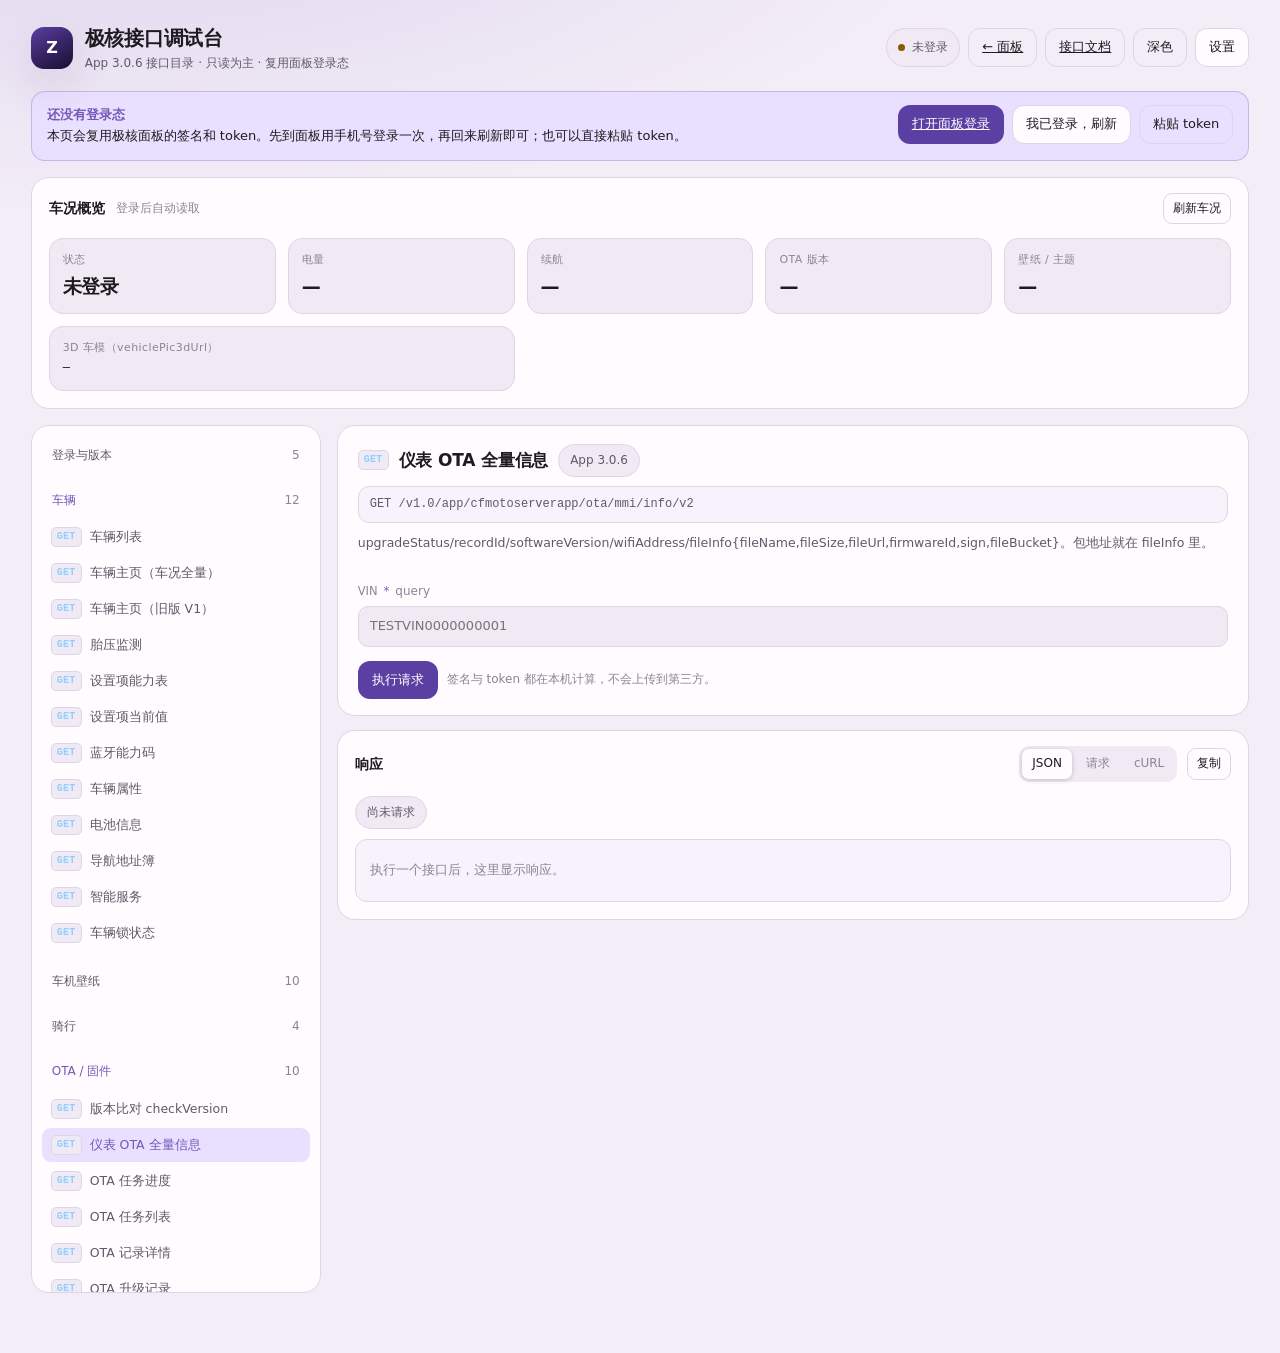
==== commit 81ccbdec: "feat(android): 增加「接口调试台」快捷方式并更新 APK - MainActivity 支持 start_path extra，快捷方式直接加载 api.html - UrlPolicy" ====
--- a/api.html
+++ b/api.html
@@ -242,6 +242,7 @@
     </div>
     <div class="top-actions">
       <span class="pill" id="state-pill"><span class="dot" id="state-dot"></span><span id="state-text">正在检测登录态</span></span>
+      <a class="btn ghost" href="./index.html">← 面板</a>
       <a class="btn ghost" href="https://github.com/lswlc33/zeeho-3d-models/blob/main/docs/API-3.0.6.md" target="_blank" rel="noopener">接口文档</a>
       <button class="btn ghost" id="btn-theme" type="button" title="切换深浅色">深浅色</button>
       <button class="btn" id="btn-settings" type="button">设置</button>
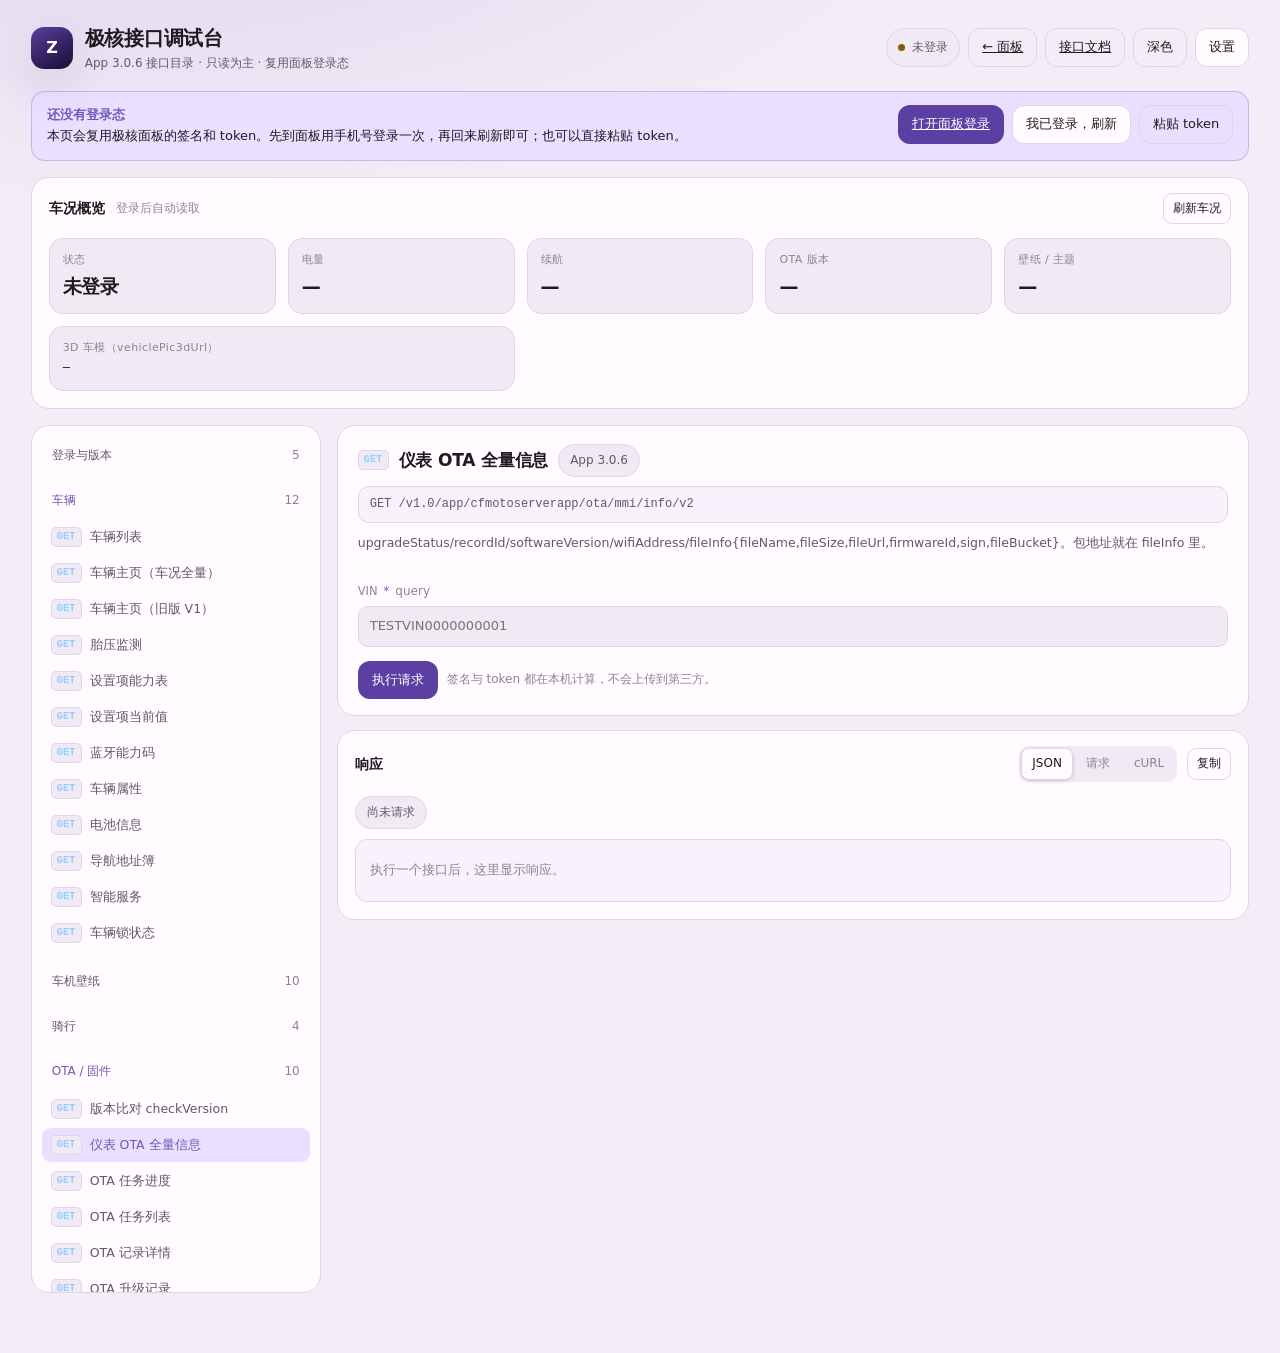
==== commit 1a366f25: "perf: 独立 ApiActivity 秒开，面板签名按需预热 - 新增轻量 ApiActivity，绕开 MainActivity 的 WebCache 首次下载 - 打开即显示进度圈，页面加载完" ====
--- a/api.html
+++ b/api.html
@@ -780,6 +780,10 @@
  * 只有面板没有的 3.0.6 端点（OTA/版本等）才退回直接签名请求。
  */
 async function panelCall(endpoint, values, token, body) {
+  if (!state.panelWin) {
+    setStatus('warn', '加载面板签名…');
+    toast('首次加载面板签名（约 1MB），请稍等');
+  }
   const ready = await loadPanel();
   if (!ready) throw new Error('面板签名加载失败：请刷新本页，或在设置里改用「自填凭据」');
   const api = state.panelWin?.API;
@@ -1178,17 +1182,13 @@
   selectEndpoint('ota_info');
   updateSetupUi();
 
-  if (state.mode === 'panel') {
-    const ready = await loadPanel();
-    if (ready) {
-      $('cfg-status').textContent = '面板签名已就绪';
-    } else {
-      $('cfg-status').textContent = '面板签名加载失败，可在设置里改「自填凭据」';
-    }
-  }
+  // 面板 iframe 有 1MB+ 的 index.html，首屏不再预加载；等真正调用面板端点时再按需加载。
+  $('cfg-status').textContent = '面板签名按需加载';
   updateSetupUi();
 
   if (state.token) {
+    // 首屏先渲染；面板签名在后台预热，避免第一次点接口时才开始拉 1MB 的 index.html。
+    if (state.mode === 'panel') setTimeout(() => { void loadPanel(); }, 600);
     setStatus('warn', '已读取到 token，正在读车况');
     try {
       await refreshVehicles();
@@ -1216,7 +1216,7 @@
     }
     setStatus('warn', '未登录');
   } else {
-    const label = state.mode === 'panel' ? '面板签名 + 已登录' : '自填凭据 + 已登录';
+    const label = state.mode === 'panel' ? '面板按需 + 已登录' : '自填凭据 + 已登录';
     if ($('state-dot').className.includes('bad')) return;
     setStatus('ok', label);
   }
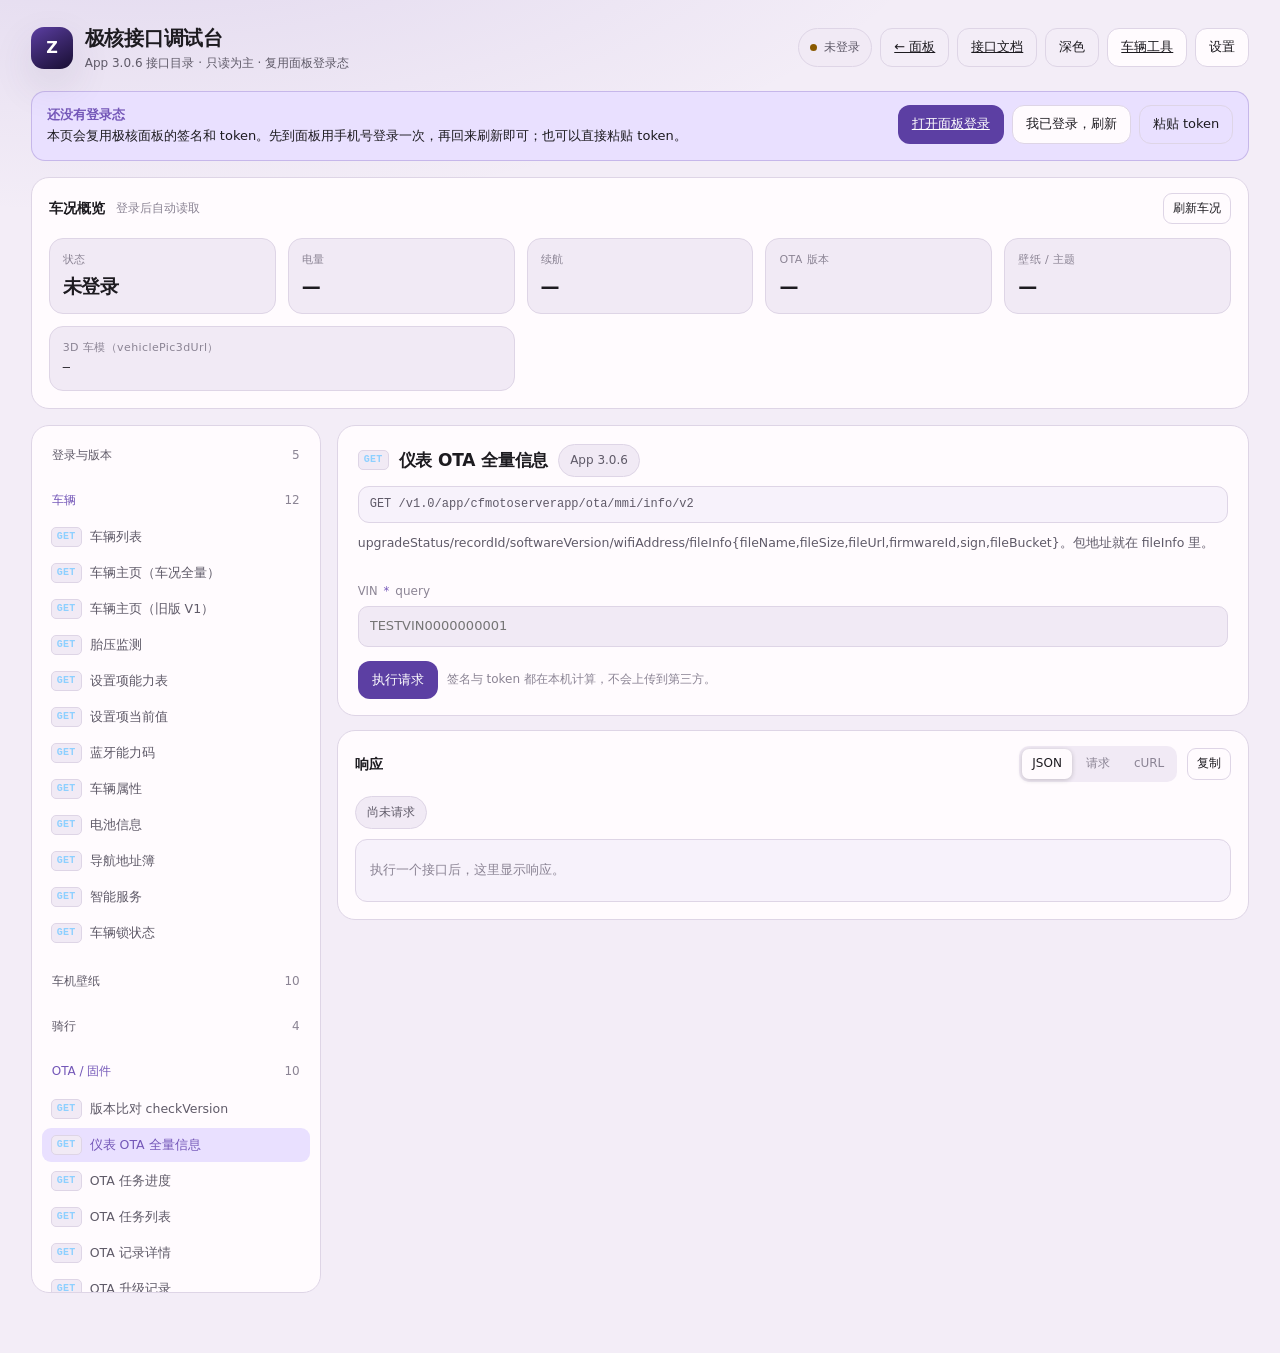
==== commit fa4b7580: "feat: 车辆工具页 car.html（设置/壁纸/OTA）+ 面板与调试台入口 用户反馈三件事，一起解决： 1. AE5 壁纸功能在页面上找不到入口； 2. OTA 也找不到入口； 3. 车辆设置" ====
--- a/api.html
+++ b/api.html
@@ -245,6 +245,7 @@
       <a class="btn ghost" href="./index.html">← 面板</a>
       <a class="btn ghost" href="https://github.com/lswlc33/zeeho-3d-models/blob/main/docs/API-3.0.6.md" target="_blank" rel="noopener">接口文档</a>
       <button class="btn ghost" id="btn-theme" type="button" title="切换深浅色">深浅色</button>
+      <a class="btn" href="./car.html" title="车机壁纸、OTA、车辆设置（App 3.0.6）">车辆工具</a>
       <button class="btn" id="btn-settings" type="button">设置</button>
     </div>
   </header>
@@ -284,6 +285,8 @@
         <button class="btn small" data-quick="otaInfo" type="button">OTA 全量信息</button>
         <button class="btn small" data-quick="ride" type="button">本月骑行</button>
         <button class="btn small" data-quick="projection" type="button">投屏资料</button>
+        <a class="btn small" href="./car.html#wallpaper" title="车机壁纸列表 / 应用 / 上传">车机壁纸</a>
+        <a class="btn small" href="./car.html#settings" title="车辆设置（对标 App 3.0.6）">车辆设置</a>
         <span class="hint" id="summary-time"></span>
       </div>
     </div>
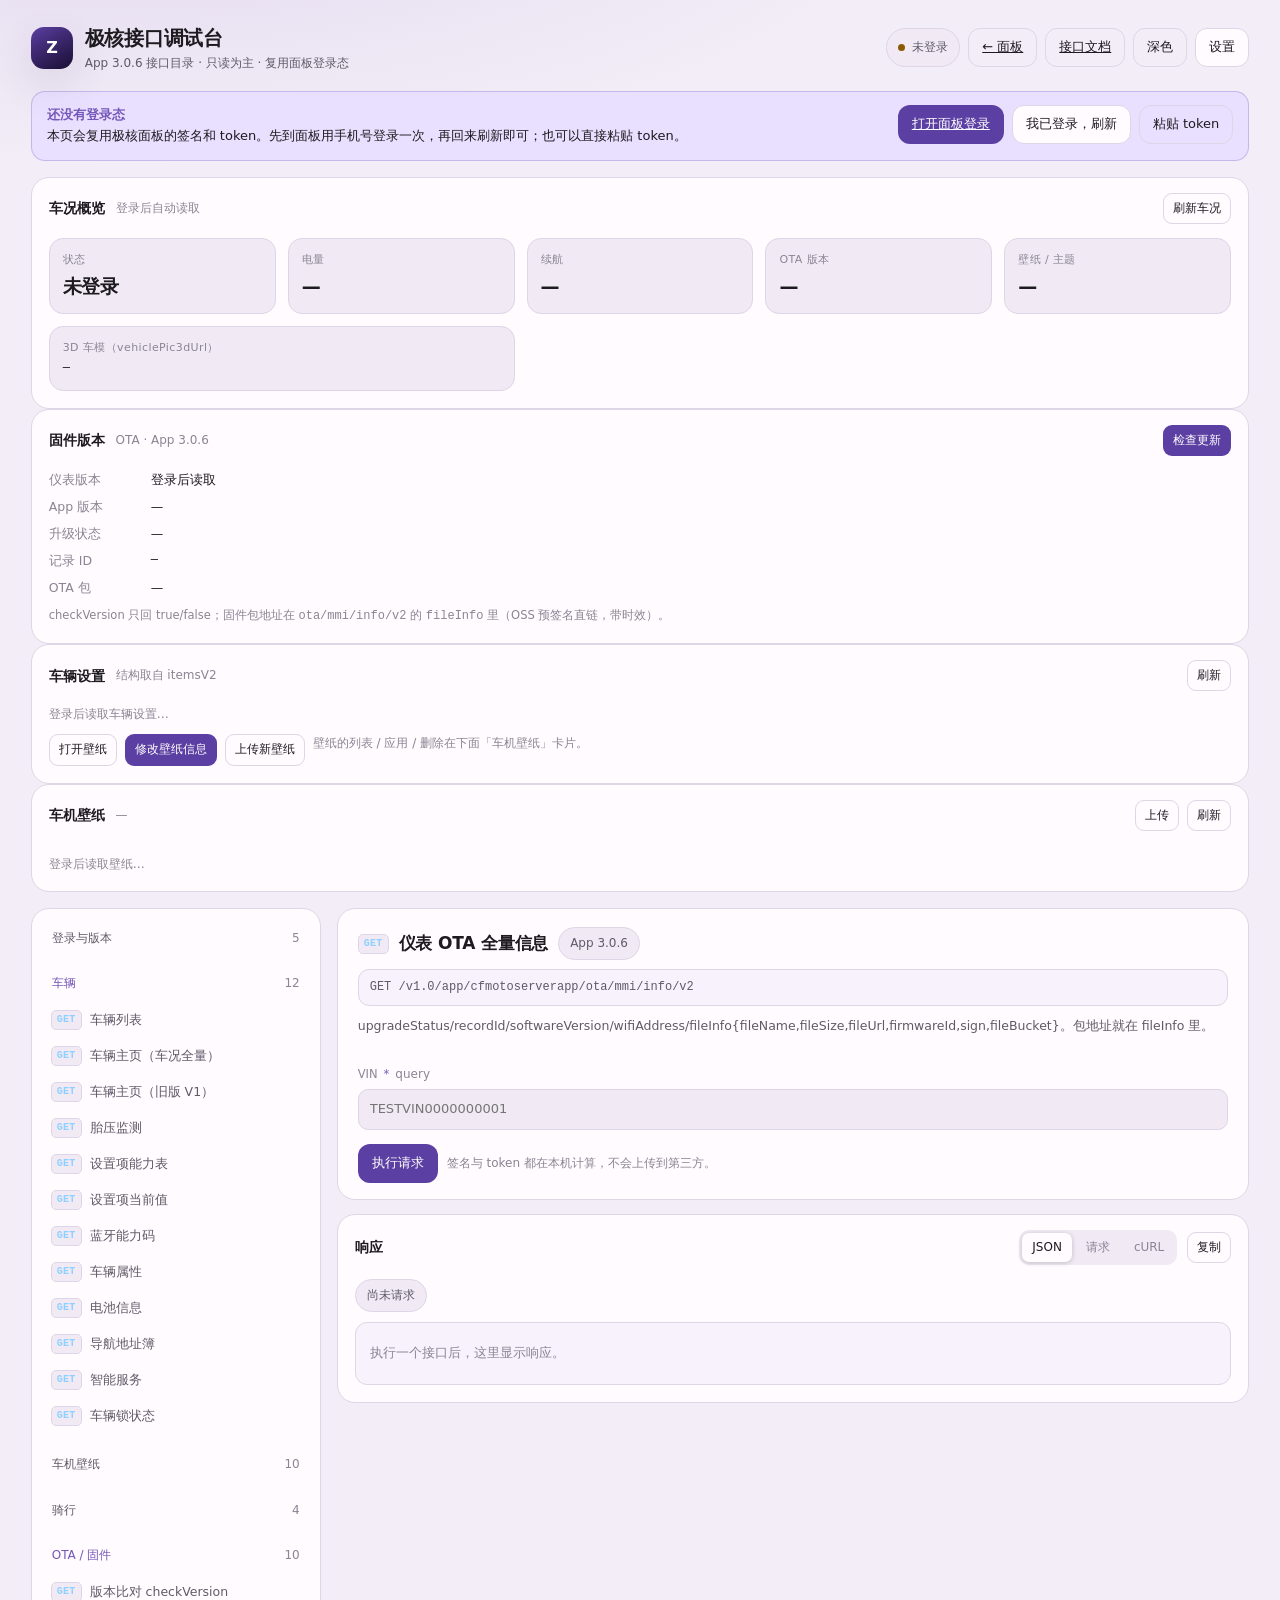
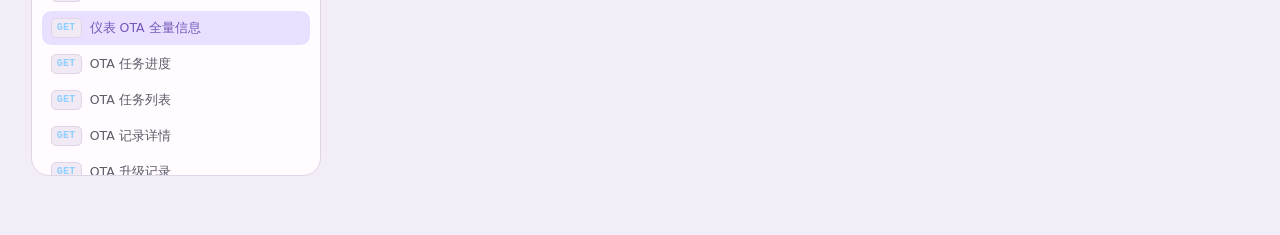
==== commit 41081cdb: "refactor: 车辆设置在「上游 api.html」里做，不再单开页面 按反馈调整：功能不再放独立 car.html，全部注入上游已有的接口调试台 api.html （车况概览下方三块：固件版本 " ====
--- a/api.html
+++ b/api.html
@@ -228,6 +228,84 @@
   }
   .hidden { display: none !important; }
   .sr-only { position: absolute; width: 1px; height: 1px; overflow: hidden; clip: rect(0 0 0 0); }
+
+/* ==== ZEEHO_CAR_UI:CSS:BEGIN ==== */
+/* 车辆工具区块：固件 / 车辆设置 / 车机壁纸。
+   只用 api.html 既有的设计变量（--surface/--line/--accent 等），不引入新字体或外部资源。 */
+.car-grid { display: grid; grid-template-columns: repeat(auto-fill, minmax(148px, 1fr)); gap: 10px; }
+.car-tile {
+  display: grid; gap: 4px; text-align: left; padding: 11px 12px; border-radius: 12px;
+  background: var(--surface-2); border: 1px solid transparent; color: inherit;
+  font: inherit; cursor: pointer;
+}
+.car-tile:hover { border-color: color-mix(in srgb, var(--accent) 45%, transparent); }
+.car-tile:active { transform: scale(.985); }
+.car-tile.dim { opacity: .55; }
+.car-tile b { font-size: 13.5px; font-weight: 600; }
+.car-tile span {
+  font-size: 11px; color: var(--ink-faint); line-height: 1.5;
+  display: -webkit-box; -webkit-line-clamp: 2; -webkit-box-orient: vertical; overflow: hidden;
+}
+.car-tile em { font-style: normal; font-size: 11px; color: var(--accent); }
+
+.car-item { display: flex; align-items: center; gap: 10px; padding: 10px 0; border-bottom: 1px solid var(--line); }
+.car-item:last-child { border-bottom: 0; }
+.car-item .txt { flex: 1; min-width: 0; }
+.car-item .txt b { display: block; font-size: 13px; font-weight: 550; }
+.car-item .txt small { display: block; color: var(--ink-faint); font-size: 11px; line-height: 1.5; }
+.car-item.locked .txt b { color: var(--ink-faint); }
+.car-item .car-val { font-size: 12.5px; color: var(--ink-soft); min-width: 40px; text-align: right; }
+
+.car-switch {
+  position: relative; width: 44px; height: 26px; border-radius: 999px; flex: none; cursor: pointer;
+  background: var(--surface-2); border: 1px solid var(--line); transition: background .16s;
+}
+.car-switch::after {
+  content: ''; position: absolute; top: 3px; left: 3px; width: 18px; height: 18px; border-radius: 50%;
+  background: var(--ink-faint); transition: transform .16s, background .16s;
+}
+.car-switch[aria-checked="true"] { background: color-mix(in srgb, var(--accent) 32%, var(--surface-2)); border-color: var(--accent); }
+.car-switch[aria-checked="true"]::after { transform: translateX(18px); background: var(--accent); }
+.car-switch[disabled] { opacity: .45; cursor: not-allowed; }
+
+.car-select, .car-input {
+  background: var(--surface-2); color: var(--ink); border: 1px solid var(--line);
+  border-radius: 8px; padding: 5px 8px; font: inherit; font-size: 12.5px; max-width: 42vw;
+}
+.car-range { width: 38vw; max-width: 220px; accent-color: var(--accent); }
+
+.car-walls { display: grid; grid-template-columns: repeat(auto-fill, minmax(146px, 1fr)); gap: 10px; }
+.car-wall {
+  position: relative; padding: 0; border-radius: 12px; overflow: hidden; cursor: pointer;
+  border: 1px solid var(--line); background: var(--surface-2); aspect-ratio: 16 / 9; color: inherit;
+}
+.car-wall img { width: 100%; height: 100%; object-fit: cover; display: block; }
+.car-wall .ph { display: grid; place-items: center; height: 100%; padding: 8px; text-align: center; font-size: 11px; color: var(--ink-faint); }
+.car-wall .tag { position: absolute; left: 6px; top: 6px; padding: 1px 6px; border-radius: 999px; font-size: 10px; background: #0009; color: #fff; }
+.car-wall .tag.on { background: var(--accent); color: #1a1024; }
+.car-wall .nm {
+  position: absolute; left: 0; right: 0; bottom: 0; padding: 14px 8px 6px; font-size: 11px; text-align: left;
+  color: #fff; background: linear-gradient(transparent, #000a); white-space: nowrap; overflow: hidden; text-overflow: ellipsis;
+}
+
+.car-pre {
+  margin: 8px 0; padding: 10px; border-radius: 10px; background: var(--code, #0f0d13); color: var(--ink-soft);
+  font: 11.5px/1.55 ui-monospace, SFMono-Regular, Menlo, monospace; max-height: 220px; overflow: auto;
+  white-space: pre-wrap; word-break: break-all;
+}
+.car-check { display: flex; gap: 8px; align-items: flex-start; font-size: 12px; color: var(--ink-soft); }
+.car-check input { margin-top: 2px; }
+.car-note { font-size: 11.5px; color: var(--ink-faint); line-height: 1.6; margin: 8px 0 0; }
+.car-actions { display: flex; flex-wrap: wrap; gap: 8px; margin-top: 10px; }
+.car-kv { display: grid; grid-template-columns: 92px 1fr; gap: 7px 10px; font-size: 12.5px; margin: 0; }
+.car-kv dt { color: var(--ink-faint); }
+.car-kv dd { margin: 0; word-break: break-all; }
+
+@media (max-width: 560px) {
+  .car-grid { grid-template-columns: repeat(auto-fill, minmax(132px, 1fr)); }
+  .car-walls { grid-template-columns: repeat(auto-fill, minmax(130px, 1fr)); }
+}
+/* ==== ZEEHO_CAR_UI:CSS:END ==== */
 </style>
 </head>
 <body>
@@ -243,9 +321,8 @@
     <div class="top-actions">
       <span class="pill" id="state-pill"><span class="dot" id="state-dot"></span><span id="state-text">正在检测登录态</span></span>
       <a class="btn ghost" href="./index.html">← 面板</a>
-      <a class="btn ghost" href="https://github.com/lswlc33/zeeho-3d-models/blob/main/docs/API-3.0.6.md" target="_blank" rel="noopener">接口文档</a>
+      <a class="btn ghost" href="https://github.com/lswlc33/dashboard/blob/main/api-console/docs/API-3.0.6.md" target="_blank" rel="noopener">接口文档</a>
       <button class="btn ghost" id="btn-theme" type="button" title="切换深浅色">深浅色</button>
-      <a class="btn" href="./car.html" title="车机壁纸、OTA、车辆设置（App 3.0.6）">车辆工具</a>
       <button class="btn" id="btn-settings" type="button">设置</button>
     </div>
   </header>
@@ -285,12 +362,104 @@
         <button class="btn small" data-quick="otaInfo" type="button">OTA 全量信息</button>
         <button class="btn small" data-quick="ride" type="button">本月骑行</button>
         <button class="btn small" data-quick="projection" type="button">投屏资料</button>
-        <a class="btn small" href="./car.html#wallpaper" title="车机壁纸列表 / 应用 / 上传">车机壁纸</a>
-        <a class="btn small" href="./car.html#settings" title="车辆设置（对标 App 3.0.6）">车辆设置</a>
         <span class="hint" id="summary-time"></span>
       </div>
     </div>
   </section>
+  <!-- ==== ZEEHO_CAR_UI:HTML:BEGIN ==== -->
+  <!-- 车辆工具：固件版本 / 车辆设置 / 车机壁纸。数据来自 App 3.0.6 接口，写入前一律二次确认。 -->
+  <section class="card" id="firmware-card">
+    <div class="card-head">
+      <h2>固件版本</h2>
+      <span class="sub" id="fw-sub">OTA · App 3.0.6</span>
+      <div class="top-actions" style="margin-left:auto">
+        <button class="btn small primary" id="btn-ota-check" type="button">检查更新</button>
+      </div>
+    </div>
+    <div class="card-body">
+      <dl class="car-kv" id="fw-kv">
+        <dt>仪表版本</dt><dd id="fw-version">登录后读取</dd>
+        <dt>App 版本</dt><dd id="fw-app">—</dd>
+        <dt>升级状态</dt><dd id="fw-status">—</dd>
+        <dt>记录 ID</dt><dd id="fw-record" class="mono">—</dd>
+        <dt>OTA 包</dt><dd id="fw-package">—</dd>
+      </dl>
+      <div id="fw-file" hidden>
+        <div class="car-actions">
+          <button class="btn small" id="btn-fw-copy" type="button">复制打码地址</button>
+          <button class="btn small ghost" id="btn-fw-reveal" type="button">显示完整地址</button>
+          <span class="hint" id="fw-hint"></span>
+        </div>
+      </div>
+      <p class="car-note">checkVersion 只回 true/false；固件包地址在 <span class="mono">ota/mmi/info/v2</span> 的
+        <span class="mono">fileInfo</span> 里（OSS 预签名直链，带时效）。</p>
+    </div>
+  </section>
+
+  <section class="card" id="settings-card">
+    <div class="card-head">
+      <h2>车辆设置</h2>
+      <span class="sub" id="cs-sub">结构取自 itemsV2</span>
+      <div class="top-actions" style="margin-left:auto">
+        <button class="btn small" id="btn-cs-refresh" type="button">刷新</button>
+      </div>
+    </div>
+    <div class="card-body">
+      <div id="cs-tiles" class="car-grid">
+        <div class="hint">登录后读取车辆设置…</div>
+      </div>
+      <div class="car-actions" id="cs-wall-entry">
+        <button class="btn small" id="btn-open-walls" type="button">打开壁纸</button>
+        <button class="btn small primary" id="btn-wall-edit" type="button">修改壁纸信息</button>
+        <button class="btn small ghost" id="btn-wall-upload" type="button">上传新壁纸</button>
+        <span class="hint">壁纸的列表 / 应用 / 删除在下面「车机壁纸」卡片。</span>
+      </div>
+    </div>
+  </section>
+
+  <section class="card" id="wallpaper-card">
+    <div class="card-head">
+      <h2>车机壁纸</h2>
+      <span class="sub" id="wp-sub">—</span>
+      <div class="top-actions" style="margin-left:auto">
+        <label class="btn small">上传<input type="file" id="wp-file" accept="image/*" hidden></label>
+        <button class="btn small" id="btn-wp-refresh" type="button">刷新</button>
+      </div>
+    </div>
+    <div class="card-body">
+      <div id="wp-builtin" class="car-walls" style="margin-bottom:10px"></div>
+      <div id="wp-grid" class="car-walls"><div class="hint">登录后读取壁纸…</div></div>
+      <div id="wp-progress" hidden>
+        <div class="hint" id="wp-progress-text" style="margin-top:8px"></div>
+      </div>
+    </div>
+  </section>
+
+  <dialog id="car-dialog">
+    <form method="dialog" class="dialog-head">
+      <h2 id="car-dialog-title">—</h2>
+      <button class="btn small" value="cancel">关闭</button>
+    </form>
+    <div class="dialog-body" id="car-dialog-body"></div>
+    <div class="form-actions" id="car-dialog-foot"></div>
+  </dialog>
+
+  <dialog id="car-confirm">
+    <form method="dialog" class="dialog-head">
+      <h2 id="cc-title">确认</h2>
+      <button class="btn small" value="cancel">取消</button>
+    </form>
+    <div class="dialog-body">
+      <p class="hint" id="cc-sub"></p>
+      <pre class="car-pre" id="cc-body"></pre>
+      <label class="car-check"><input type="checkbox" id="cc-check"><span>我确认这是写操作，会改到车/账号</span></label>
+    </div>
+    <div class="form-actions">
+      <button class="btn primary" id="cc-ok" type="button" disabled>执行</button>
+    </div>
+  </dialog>
+  <!-- ==== ZEEHO_CAR_UI:HTML:END ==== -->
+
 
   <div class="layout">
     <aside class="card side" aria-label="接口目录">
@@ -425,8 +594,1323 @@
 </dialog>
 
 <script type="module">
-import { ZeehoClient, buildHeaders, pickVehicleSummary, rfc3986, DEFAULT_BASE } from './sdk/zeeho-api.js';
-import { GROUPS, ENDPOINTS, fillPath, byId } from './sdk/endpoints.js';
+const { ZeehoClient, buildHeaders, pickVehicleSummary, rfc3986, DEFAULT_BASE } = (() => {
+/**
+ * 极核（ZEEHO）开放接口 SDK —— 浏览器 / Node 通用的零依赖实现。
+ *
+ * 适用范围：极核 App 3.0.6 的 `com.cfmoto.network.service.*` 接口层（见 docs/API-3.0.6.md）。
+ *
+ * 设计原则：
+ *   1. **不内置任何密钥**。appId / appSecret / Basic 由调用方注入（页面里由用户填写，
+ *      Node 里从环境变量或未跟踪的 config.local.json 读取）。这是刻意的：
+ *      本仓库是公开静态站，不能把明文凭证写进产物。
+ *   2. 纯 JS 实现 SHA-1 / MD5：浏览器的 WebCrypto 不提供 MD5，而极核网关的签名
+ *      恰好是 `md5(sha1(pre + param + secret))`，所以两条哈希都必须自己带。
+ *   3. 不依赖 DOM，Node 端可以直接 import，供 tools/ 下的脚本复用。
+ *
+ * 签名算法（逆向自 App 3.0.6 的 `RequestSignInterceptor`，并已对生产网关验证）：
+ *
+ *     param = "appId=<APPID>&nonce=<随机16位+毫秒>&timestamp=<毫秒>"
+ *     GET   pre = scheme://host + path (+ "?" + 规范化 query)
+ *     POST  pre = 规范化 query + body（**不含** scheme/host/path）
+ *     sign  = md5( sha1( pre + param + APPSECRET ) 的十六进制小写串 )
+ *
+ * 规范化 query：按 (key, value) 排序，value 用 RFC 3986（unreserved = A-Za-z0-9-._~）
+ * 编码，空值保留。这与 App 的 OkHttp 拦截器行为一致，实测多参数接口可用。
+ */
+
+/** 极核生产网关。测试环境见 docs（tapi-test.zeehoev.com，凭据不同）。 */
+const DEFAULT_BASE = 'https://tapi.zeehoev.com';
+
+/** 三套业务前缀（App 3.0.6 的 BASE + 业务线）。 */
+const PATHS = {
+  app: '/v1.0/app/cfmotoserverapp/',
+  mine: '/v1.0/mine/cfmotoservermine/',
+  social: '/v1.0/social/cfmotoserversocial/',
+  mall: '/v1.0/mall/cfmotoservermall/',
+};
+
+const encoder = new TextEncoder();
+
+/** 字符串 → UTF-8 字节。 */
+function utf8Bytes(str) {
+  return encoder.encode(String(str));
+}
+
+function bytesToHex(bytes) {
+  let out = '';
+  for (let i = 0; i < bytes.length; i += 1) out += bytes[i].toString(16).padStart(2, '0');
+  return out;
+}
+
+/* ------------------------------------------------------------------ *
+ * SHA-1
+ * ------------------------------------------------------------------ */
+
+function rotateLeft32(value, count) {
+  return ((value << count) | (value >>> (32 - count))) >>> 0;
+}
+
+/** 对字节数组做 SHA-1，返回 40 位小写十六进制。 */
+function sha1Hex(input) {
+  const bytes = typeof input === 'string' ? utf8Bytes(input) : Uint8Array.from(input);
+  const bitLength = bytes.length * 8;
+  // 补位：0x80 + 若干 0x00 + 64 位大端长度
+  const paddedLength = (((bytes.length + 8) >> 6) + 1) << 6;
+  const buffer = new Uint8Array(paddedLength);
+  buffer.set(bytes);
+  buffer[bytes.length] = 0x80;
+  const view = new DataView(buffer.buffer);
+  view.setUint32(paddedLength - 8, Math.floor(bitLength / 0x100000000));
+  view.setUint32(paddedLength - 4, bitLength >>> 0);
+
+  let h0 = 0x67452301;
+  let h1 = 0xefcdab89;
+  let h2 = 0x98badcfe;
+  let h3 = 0x10325476;
+  let h4 = 0xc3d2e1f0;
+  const w = new Uint32Array(80);
+
+  for (let offset = 0; offset < paddedLength; offset += 64) {
+    for (let i = 0; i < 16; i += 1) w[i] = view.getUint32(offset + i * 4);
+    for (let i = 16; i < 80; i += 1) {
+      w[i] = rotateLeft32(w[i - 3] ^ w[i - 8] ^ w[i - 14] ^ w[i - 16], 1);
+    }
+    let a = h0;
+    let b = h1;
+    let c = h2;
+    let d = h3;
+    let e = h4;
+    for (let i = 0; i < 80; i += 1) {
+      let f;
+      let k;
+      if (i < 20) {
+        f = (b & c) | (~b & d);
+        k = 0x5a827999;
+      } else if (i < 40) {
+        f = b ^ c ^ d;
+        k = 0x6ed9eba1;
+      } else if (i < 60) {
+        f = (b & c) | (b & d) | (c & d);
+        k = 0x8f1bbcdc;
+      } else {
+        f = b ^ c ^ d;
+        k = 0xca62c1d6;
+      }
+      const temp = (rotateLeft32(a, 5) + (f >>> 0) + e + k + w[i]) >>> 0;
+      e = d;
+      d = c;
+      c = rotateLeft32(b, 30);
+      b = a;
+      a = temp;
+    }
+    h0 = (h0 + a) >>> 0;
+    h1 = (h1 + b) >>> 0;
+    h2 = (h2 + c) >>> 0;
+    h3 = (h3 + d) >>> 0;
+    h4 = (h4 + e) >>> 0;
+  }
+
+  const digest = new Uint8Array(20);
+  const dv = new DataView(digest.buffer);
+  dv.setUint32(0, h0);
+  dv.setUint32(4, h1);
+  dv.setUint32(8, h2);
+  dv.setUint32(12, h3);
+  dv.setUint32(16, h4);
+  return bytesToHex(digest);
+}
+
+/* ------------------------------------------------------------------ *
+ * MD5
+ * ------------------------------------------------------------------ */
+
+const MD5_SHIFTS = [
+  7, 12, 17, 22, 7, 12, 17, 22, 7, 12, 17, 22, 7, 12, 17, 22,
+  5, 9, 14, 20, 5, 9, 14, 20, 5, 9, 14, 20, 5, 9, 14, 20,
+  4, 11, 16, 23, 4, 11, 16, 23, 4, 11, 16, 23, 4, 11, 16, 23,
+  6, 10, 15, 21, 6, 10, 15, 21, 6, 10, 15, 21, 6, 10, 15, 21,
+];
+
+const MD5_K = Array.from({ length: 64 }, (_, i) => Math.floor(Math.abs(Math.sin(i + 1)) * 0x100000000) >>> 0);
+
+/** 对字节数组做 MD5，返回 32 位小写十六进制。 */
+function md5Hex(input) {
+  const bytes = typeof input === 'string' ? utf8Bytes(input) : Uint8Array.from(input);
+  const bitLength = bytes.length * 8;
+  const paddedLength = (((bytes.length + 8) >> 6) + 1) << 6;
+  const buffer = new Uint8Array(paddedLength);
+  buffer.set(bytes);
+  buffer[bytes.length] = 0x80;
+  const view = new DataView(buffer.buffer);
+  view.setUint32(paddedLength - 8, bitLength >>> 0, true);
+  view.setUint32(paddedLength - 4, Math.floor(bitLength / 0x100000000), true);
+
+  let a0 = 0x67452301;
+  let b0 = 0xefcdab89;
+  let c0 = 0x98badcfe;
+  let d0 = 0x10325476;
+
+  for (let offset = 0; offset < paddedLength; offset += 64) {
+    const m = new Uint32Array(16);
+    for (let i = 0; i < 16; i += 1) m[i] = view.getUint32(offset + i * 4, true);
+    let a = a0;
+    let b = b0;
+    let c = c0;
+    let d = d0;
+    for (let i = 0; i < 64; i += 1) {
+      let f;
+      let g;
+      if (i < 16) {
+        f = (b & c) | (~b & d);
+        g = i;
+      } else if (i < 32) {
+        f = (d & b) | (~d & c);
+        g = (5 * i + 1) % 16;
+      } else if (i < 48) {
+        f = b ^ c ^ d;
+        g = (3 * i + 5) % 16;
+      } else {
+        f = c ^ (b | ~d);
+        g = (7 * i) % 16;
+      }
+      const sum = (a + (f >>> 0) + MD5_K[i] + m[g]) >>> 0;
+      const shifted = ((sum << MD5_SHIFTS[i]) | (sum >>> (32 - MD5_SHIFTS[i]))) >>> 0;
+      a = d;
+      d = c;
+      c = b;
+      b = (b + shifted) >>> 0;
+    }
+    a0 = (a0 + a) >>> 0;
+    b0 = (b0 + b) >>> 0;
+    c0 = (c0 + c) >>> 0;
+    d0 = (d0 + d) >>> 0;
+  }
+
+  const digest = new Uint8Array(16);
+  const dv = new DataView(digest.buffer);
+  dv.setUint32(0, a0, true);
+  dv.setUint32(4, b0, true);
+  dv.setUint32(8, c0, true);
+  dv.setUint32(12, d0, true);
+  return bytesToHex(digest);
+}
+
+/* ------------------------------------------------------------------ *
+ * 签名
+ * ------------------------------------------------------------------ */
+
+/** RFC 3986 编码：只保留 A-Z a-z 0-9 - . _ ~，其余按 UTF-8 百分号编码。 */
+function rfc3986(value) {
+  return encodeURIComponent(String(value)).replace(/[!'()*]/g, (ch) => `%${ch.charCodeAt(0).toString(16).toUpperCase()}`);
+}
+
+/**
+ * 把 URL 的 query 规范化成签名用的字符串。
+ * 与 Python 参考实现一致：解析成键值对、按 (key,value) 排序、value 用 RFC 3986 编码、空值保留。
+ * @param {string|URLSearchParams|Array<[string,string]>} query
+ */
+function canonicalQuery(query) {
+  let pairs;
+  if (query instanceof URLSearchParams) {
+    pairs = [...query.entries()];
+  } else if (Array.isArray(query)) {
+    pairs = query.map(([k, v]) => [String(k), v == null ? '' : String(v)]);
+  } else {
+    const text = String(query ?? '').replace(/^\?/, '');
+    pairs = [...new URLSearchParams(text).entries()];
+  }
+  pairs.sort((left, right) => {
+    if (left[0] !== right[0]) return left[0] < right[0] ? -1 : 1;
+    if (left[1] !== right[1]) return left[1] < right[1] ? -1 : 1;
+    return 0;
+  });
+  return pairs.map(([k, v]) => `${rfc3986(k)}=${rfc3986(v)}`).join('&');
+}
+
+/**
+ * 计算一次签名。返回值里的 param / sign 要分别放进 `Cfmoto-X-Param` / `Cfmoto-X-Sign`。
+ * @param {object} options
+ * @param {string} options.url 完整 URL（可带 query）
+ * @param {'GET'|'POST'|'PUT'|'DELETE'|string} [options.method]
+ * @param {string} [options.body] 已序列化的请求体，必须与实际发送的字节完全一致
+ * @param {string} options.appId
+ * @param {string} options.appSecret
+ * @param {string} [options.nonce] 测试时可固定
+ * @param {number|string} [options.timestamp] 测试时可固定
+ */
+function buildSign({ url, method = 'GET', body = '', appId, appSecret, nonce, timestamp }) {
+  if (!appId) throw new TypeError('buildSign: appId is required');
+  if (!appSecret) throw new TypeError('buildSign: appSecret is required');
+  const upperMethod = String(method).toUpperCase();
+  const parsed = new URL(url);
+  const query = canonicalQuery(parsed.search);
+  const ts = timestamp == null ? Date.now() : Number(timestamp);
+  // App 3.0.6 的 nonce = 16 位随机串 + 毫秒时间戳；部分网关接口会校验这个长度，别省。
+  const random = nonce == null ? `${randomNonce()}${ts}` : String(nonce);
+  const param = `appId=${appId}&nonce=${random}&timestamp=${ts}`;
+  const pre = upperMethod === 'GET'
+    ? `${parsed.origin}${parsed.pathname}${query ? `?${query}` : ''}`
+    : `${query}${body || ''}`;
+  const sign = md5Hex(sha1Hex(`${pre}${param}${appSecret}`));
+  return { param, sign, nonce: random, ts };
+}
+
+/** 16 位字母数字随机串（App 3.0.6 的 nonce 前半段）。 */
+function randomNonce() {
+  const alphabet = 'ABCDEFGHIJKLMNOPQRSTUVWXYZabcdefghijklmnopqrstuvwxyz0123456789';
+  let out = '';
+  const cryptoObj = globalThis.crypto;
+  if (cryptoObj?.getRandomValues) {
+    const buf = new Uint8Array(16);
+    cryptoObj.getRandomValues(buf);
+    for (let i = 0; i < 16; i += 1) out += alphabet[buf[i] % alphabet.length];
+    return out;
+  }
+  for (let i = 0; i < 16; i += 1) out += alphabet[Math.floor(Math.random() * alphabet.length)];
+  return out;
+}
+
+/**
+ * 构造一次请求的完整头。token 为空时不带 Authorization。
+ * @param {object} options 同 buildSign，外加 token
+ */
+function buildHeaders(options) {
+  const { token, ...signOptions } = options;
+  const { param, sign, nonce, ts } = buildSign(signOptions);
+  const headers = {
+    'Content-Type': 'application/json',
+    // 网关对部分接口（如 vehicleHomePageV2）会按 UA 做放行判断：缺省/Node UA 会 430 permit error。
+    // 用 App 3.0.6 的原值最稳，调用方仍可通过 headers 覆盖。
+    'User-Agent': 'okhttp/4.9.2',
+    appId: signOptions.appId,
+    nonce,
+    timestamp: String(ts),
+    signature: sign,
+    'Cfmoto-X-Param': param,
+    'Cfmoto-X-Sign': sign,
+    'Cfmoto-X-Sign-Type': '0',
+  };
+  if (token) headers.Authorization = `Bearer ${token}`;
+  return headers;
+}
+
+/* ------------------------------------------------------------------ *
+ * 客户端
+ * ------------------------------------------------------------------ */
+
+class ZeehoApiError extends Error {
+  constructor(message, { status = 0, code = '', body = '', url = '' } = {}) {
+    super(message);
+    this.name = 'ZeehoApiError';
+    this.status = status;
+    this.code = code;
+    this.body = body;
+    this.url = url;
+  }
+}
+
+/**
+ * 极核接口客户端。
+ *
+ * ```js
+ * const client = new ZeehoClient({ appId, appSecret, basic });
+ * const { data } = await client.vehicleList(token);
+ * ```
+ *
+ * 凭证只存在实例上，不写 localStorage、不打日志；页面层负责持久化策略。
+ */
+class ZeehoClient {
+  constructor({ base = DEFAULT_BASE, appId = '', appSecret = '', basic = '', token = '', fetchImpl, timeout = 20000 } = {}) {
+    this.base = String(base).replace(/\/+$/, '');
+    this.appId = appId;
+    this.appSecret = appSecret;
+    this.basic = basic;
+    this.token = token;
+    this.fetchImpl = fetchImpl || globalThis.fetch?.bind(globalThis);
+    this.timeout = timeout;
+    if (!this.fetchImpl) throw new TypeError('ZeehoClient: fetch is unavailable (pass fetchImpl)');
+  }
+
+  /** 是否具备自签名能力（页面「复用面板签名」模式下为 false）。 */
+  get canSign() {
+    return Boolean(this.appId && this.appSecret);
+  }
+
+  /** 拼绝对 URL。path 可以是 `/v1.0/...` 也可以直接是完整 URL。 */
+  url(path, query) {
+    let absolute = /^https?:\/\//i.test(path) ? path : `${this.base}${path.startsWith('/') ? '' : '/'}${path}`;
+    if (query) {
+      const pairs = [];
+      if (query instanceof URLSearchParams) {
+        pairs.push(...query.entries());
+      } else {
+        for (const [k, v] of Object.entries(query)) {
+          if (v === undefined || v === null) continue;
+          if (Array.isArray(v)) v.forEach((item) => pairs.push([k, String(item)]));
+          else pairs.push([k, String(v)]);
+        }
+      }
+      // 线上 query 与签名 canonicalQuery 使用同一套 RFC3986 编码，避免空格/+、~ 等差异。
+      const text = pairs.map(([k, v]) => `${rfc3986(k)}=${rfc3986(v)}`).join('&');
+      if (text) absolute += (absolute.includes('?') ? '&' : '?') + text;
+    }
+    return absolute;
+  }
+
+  /**
+   * 发起请求。
+   * @param {object} options
+   * @param {string} options.path 例如 `/v1.0/app/cfmotoserverapp/vehicle/list`
+   * @param {'GET'|'POST'|'PUT'|'DELETE'} [options.method]
+   * @param {object|Array|URLSearchParams} [options.query]
+   * @param {object|string} [options.body]
+   * @param {string} [options.token] 覆盖实例 token
+   * @param {boolean} [options.basicAuth] 用 Basic 认证代替 Bearer（登录接口）
+   * @param {boolean} [options.anonymous] 不带 Authorization
+   * @param {object} [options.headers]
+   * @param {object} [options.sign] 自定义签名参数（复用面板签名时传 {param, sign}）
+   * @param {number} [options.timeout]
+   */
+  async request({
+    path,
+    method = 'GET',
+    query,
+    body,
+    token = this.token,
+    basicAuth = false,
+    anonymous = false,
+    headers = {},
+    sign = null,
+    timeout = this.timeout,
+  } = {}) {
+    const upperMethod = String(method).toUpperCase();
+    const url = this.url(path, query);
+    const bodyText = body === undefined || body === null
+      ? ''
+      : typeof body === 'string' ? body : JSON.stringify(body);
+
+    let signHeaders;
+    if (sign) {
+      // 面板签名模式：只拿到 param/sign，其余头照样补齐
+      signHeaders = {
+        'Content-Type': 'application/json',
+        'User-Agent': 'okhttp/4.9.2',
+        'Cfmoto-X-Param': sign.param,
+        'Cfmoto-X-Sign': sign.sign,
+        'Cfmoto-X-Sign-Type': '0',
+      };
+    } else {
+      if (!this.canSign) {
+        throw new ZeehoApiError('缺少 appId/appSecret：请先在设置里填写，或使用「复用面板签名」', { url });
+      }
+      signHeaders = buildHeaders({
+        url,
+        method: upperMethod,
+        body: bodyText,
+        appId: this.appId,
+        appSecret: this.appSecret,
+      });
+    }
+    const finalHeaders = { ...headers, ...signHeaders };
+    if (basicAuth) {
+      // 登录接口用 Basic；anonymous 只是「不要 Bearer」，不能把 Basic 也吞掉。
+      if (!this.basic) throw new ZeehoApiError('缺少 Basic 凭据（登录接口需要）', { url });
+      finalHeaders.Authorization = this.basic.startsWith('Basic ') ? this.basic : `Basic ${this.basic}`;
+    } else if (!anonymous && token) {
+      finalHeaders.Authorization = `Bearer ${token}`;
+    }
+
+    const controller = typeof AbortController === 'function' ? new AbortController() : null;
+    const timer = controller ? setTimeout(() => controller.abort(), timeout) : null;
+    const startedAt = Date.now();
+    let response;
+    try {
+      response = await this.fetchImpl(url, {
+        method: upperMethod,
+        headers: finalHeaders,
+        body: upperMethod === 'GET' || upperMethod === 'HEAD' ? undefined : bodyText || undefined,
+        signal: controller?.signal,
+      });
+    } catch (error) {
+      if (timer) clearTimeout(timer);
+      const reason = error?.name === 'AbortError' ? `请求超时（${timeout}ms）` : `网络错误：${error?.message || error}`;
+      throw new ZeehoApiError(reason, { url });
+    }
+    if (timer) clearTimeout(timer);
+    let text;
+    try {
+      text = await response.text();
+    } catch (error) {
+      throw new ZeehoApiError(`读取响应失败：${error?.message || error}`, { url });
+    }
+    const elapsed = Date.now() - startedAt;
+    let json = null;
+    try { json = text ? JSON.parse(text) : null; } catch { /* 401 网关返回 XML */ }
+    const result = {
+      status: response.status,
+      ok: response.ok,
+      url,
+      method: upperMethod,
+      headers: Object.fromEntries(response.headers.entries?.() || []),
+      text,
+      data: json,
+      code: json?.code || '',
+      message: json?.message || '',
+      elapsed,
+      requestHeaders: finalHeaders,
+    };
+    if (response.status === 401 || (json && String(json.code || '') === '401')) {
+      result.authFailed = true;
+    }
+    return result;
+  }
+
+  /* --------------------------- 登录 / 账号 --------------------------- */
+
+  /** GET /v1.0/mine/cfmotoservermine/authCode/{phone}（3.0.6 的无图形验证码发码口）。 */
+  authCode(phone) {
+    return this.request({ path: `${PATHS.mine}authCode/${encodeURIComponent(phone)}`, anonymous: true });
+  }
+
+  /** POST /v1.0/mine/cfmotoservermine/user/loginByPhone（Basic 认证 + JSON body）。 */
+  loginByPhone(phone, authCode) {
+    return this.request({
+      path: `${PATHS.mine}user/loginByPhone`,
+      method: 'POST',
+      body: { phone, authCode },
+      anonymous: true,
+      basicAuth: true,
+    });
+  }
+
+  /** 从登录响应里取 access_token（不同版本字段位置都兼容）。 */
+  static extractToken(payload) {
+    const data = payload?.data ?? payload;
+    return data?.tokenInfo?.access_token || data?.access_token || data?.token || '';
+  }
+
+  /* ------------------------------ 车辆 ------------------------------ */
+
+  vehicleList(token) {
+    return this.request({ path: `${PATHS.app}vehicle/list`, token });
+  }
+
+  vehicleHome(vin, token) {
+    return this.request({ path: `${PATHS.app}vehicleHomePageV2/${encodeURIComponent(vin)}`, token });
+  }
+
+  vehicleHomeV1(vin, token) {
+    return this.request({ path: `${PATHS.app}vehicleHomePage/${encodeURIComponent(vin)}`, token });
+  }
+
+  tireMonitoring(vin, token) {
+    return this.request({
+      path: `${PATHS.app}app/vehicle/tire/monitoring`,
+      query: { vinNo: vin, sensorType: 'EXTERNAL' },
+      token,
+    });
+  }
+
+  vehicleSetItems(vin, token) {
+    return this.request({ path: `${PATHS.app}vehicleSet/items`, query: { vinNo: vin, homepageInvoke: '1' }, token });
+  }
+
+  vehicleSetInfo(vin, token) {
+    return this.request({ path: `${PATHS.app}vehicleSet/vehicleSetInfo/${encodeURIComponent(vin)}`, token });
+  }
+
+  bluetoothServiceCodes(vin, token) {
+    return this.request({ path: `${PATHS.app}vehicleSet/blueToothServiceCode`, query: { vinNo: vin }, token });
+  }
+
+  carSet({ vin, carUserId, virtualFlag = '0' }, token) {
+    return this.request({ path: `${PATHS.app}carSet`, query: { vinNo: vin, carUserId, virtualFlag }, token });
+  }
+
+  batteryInfo(vin, token) {
+    return this.request({ path: `${PATHS.app}batteryInfo/${encodeURIComponent(vin)}`, token });
+  }
+
+  /* ------------------------------ 骑行 ------------------------------ */
+
+  rideHome(vin, token) {
+    return this.request({ path: `${PATHS.app}homeRideInfo`, query: { vinNo: vin }, token });
+  }
+
+  rideMonth(vin, month, token) {
+    return this.request({ path: `${PATHS.app}myRideInfo`, query: { vinNo: vin, month }, token });
+  }
+
+  rideTrack({ vin, startDate = '', endDate = '', page = '1', pageSize = '20' }, token) {
+    return this.request({
+      path: `${PATHS.app}ridetrack_v2`,
+      query: { vinNo: vin, startDate, endDate, page, pageSize },
+      token,
+    });
+  }
+
+  analyse(vin, month, token) {
+    return this.request({ path: `${PATHS.app}analyse/analyse`, query: { vinNo: vin, month }, token });
+  }
+
+  /* ------------------------------- OTA ------------------------------- */
+
+  /** GET checkVersion?vinNo=&targetVersion= —— 传当前版本，问服务端是否有更新。 */
+  checkVersion(vin, targetVersion = '0', token) {
+    return this.request({ path: `${PATHS.app}checkVersion`, query: { vinNo: vin, targetVersion }, token });
+  }
+
+  /** GET ota/mmi/info/v2?vinNo= —— 仪表 OTA 全量信息（含 fileInfo{wifiAddress,fileUrl,sign}）。 */
+  otaInfo(vin, token) {
+    return this.request({ path: `${PATHS.app}ota/mmi/info/v2`, query: { vinNo: vin }, token });
+  }
+
+  /** GET ota/mmi/status?recordId= —— 单个 OTA 任务的进度。 */
+  otaStatus(recordId, token) {
+    return this.request({ path: `${PATHS.app}ota/mmi/status`, query: { recordId }, token });
+  }
+
+  otaList(vin, token) {
+    return this.request({ path: `${PATHS.app}ota/list`, query: { vinNo: vin }, token });
+  }
+
+  otaDetail(id, vin, token) {
+    return this.request({ path: `${PATHS.app}otaDetail`, query: { id, vinNo: vin }, token });
+  }
+
+  otaRecord(vin, token) {
+    return this.request({ path: `${PATHS.app}otaRecord`, query: { vinNo: vin }, token });
+  }
+
+  otaChecks(vin, token) {
+    return this.request({ path: `${PATHS.app}checks`, query: { vinNo: vin }, token });
+  }
+
+  otaRedPoint(vin, token) {
+    return this.request({ path: `${PATHS.app}redPoint`, query: { vinNo: vin }, token });
+  }
+
+  /** GET app/ota/v2/red-point/content?vinNo= —— 红点内容（fileInfoList）。 */
+  otaContent(vin, token) {
+    return this.request({ path: `${PATHS.app}app/ota/v2/red-point/content`, query: { vinNo: vin }, token });
+  }
+
+  /** GET upstatus?vinNo= —— 升级状态。 */
+  upgradeStatus(vin, token) {
+    return this.request({ path: `${PATHS.app}upstatus`, query: { vinNo: vin }, token });
+  }
+
+  /* ---------------------------- 消息 / 我的 ---------------------------- */
+
+  /** GET app/versions/newest?systemType=1 —— 最新 App 版本（systemType 必传，否则 40000）。 */
+  appVersion(systemType = '1', token) {
+    return this.request({ path: `${PATHS.mine}app/versions/newest`, query: { systemType }, token });
+  }
+
+  appCodes(token) {
+    return this.request({ path: `${PATHS.mine}user/appCode`, token });
+  }
+
+  messageUnread(token) {
+    return this.request({ path: `${PATHS.mine}app/Message/allUnRead`, token });
+  }
+
+  messageList({ uid, page = '1', pageSize = '20', messageKind = '3' }, token) {
+    return this.request({
+      path: `${PATHS.mine}app/Message/list_v2`,
+      query: { userId: uid, page, pageSize, messageKind },
+      token,
+    });
+  }
+
+  popwindow(token) {
+    return this.request({ path: `${PATHS.mine}app/popwindow/v2`, token });
+  }
+
+  muteStatus(uid, token) {
+    return this.request({ path: `${PATHS.mine}setting/userMuteStatus/${encodeURIComponent(uid)}`, token });
+  }
+
+  /* ------------------------------ 车控 ------------------------------ */
+
+  /** PUT vehicleInfo/control/{vin} —— 寻车（响铃/闪灯）。 */
+  findCar(vin, body, token) {
+    return this.request({ path: `${PATHS.app}vehicleInfo/control/${encodeURIComponent(vin)}`, method: 'PUT', body, token });
+  }
+
+  /** POST dbpoint/send —— 通用车控指令下发。 */
+  sendCommand(payload, token) {
+    return this.request({ path: `${PATHS.app}dbpoint/send`, method: 'POST', body: payload, token });
+  }
+
+  /* ------------------------- 壁纸与主题（3.0.6） ------------------------- */
+
+  /** GET vehicle/wallpaper/pageVehicleWallpaper —— 当前账号的自定义壁纸列表。 */
+  wallpaperPage(vin, { pageNum = 1, pageSize = 20 } = {}, token) {
+    return this.request({
+      path: `${PATHS.app}vehicle/wallpaper/pageVehicleWallpaper`,
+      method: 'GET',
+      query: { vinNo: vin, pageNum, pageSize },
+      token,
+    });
+  }
+
+  /** GET vehicle/wallpaper/getUserWallpaperCount —— 自定义壁纸数量。 */
+  wallpaperCount(vin, token) {
+    return this.request({
+      path: `${PATHS.app}vehicle/wallpaper/getUserWallpaperCount`,
+      method: 'GET',
+      query: { vinNo: vin },
+      token,
+    });
+  }
+
+  /** GET vehicle/wallpaper/vehicleWallpaperDetail/{id} —— 壁纸详情（需要 vinNo）。 */
+  wallpaperDetail(id, vin, token) {
+    return this.request({
+      path: `${PATHS.app}vehicle/wallpaper/vehicleWallpaperDetail/${encodeURIComponent(id)}`,
+      method: 'GET',
+      query: { vinNo: vin },
+      token,
+    });
+  }
+
+  /** GET vehicle/wallpaper/getWallpaperVehicle/{id} —— 壁纸适用车型。 */
+  wallpaperVehicles(id, token) {
+    return this.request({
+      path: `${PATHS.app}vehicle/wallpaper/getWallpaperVehicle/${encodeURIComponent(id)}`,
+      method: 'GET',
+      token,
+    });
+  }
+
+  /** GET vehicleTheme/list —— 车机主题列表（是否开放取决于 themeShopFlag）。 */
+  themeList(vin, token) {
+    return this.request({ path: `${PATHS.app}vehicleTheme/list`, method: 'GET', query: { vinNo: vin }, token });
+  }
+
+  /** GET theme/one —— 车机主题详情。 */
+  themeDetail(themeId, token) {
+    return this.request({ path: `${PATHS.app}theme/one`, method: 'GET', query: { themeId }, token });
+  }
+
+  /** POST vehicle/wallpaper/useWallpaper —— 使用壁纸（写操作）。 */
+  useWallpaper(payload, token) {
+    return this.request({ path: `${PATHS.app}vehicle/wallpaper/useWallpaper`, method: 'POST', body: payload, token });
+  }
+
+  /** POST vehicleSet/network/unlock —— 云解锁（一次性 AES）。 */
+  networkUnlock(payload, token) {
+    return this.request({ path: `${PATHS.app}vehicleSet/network/unlock`, method: 'POST', body: payload, token });
+  }
+}
+
+/** 从 `vehicleHomePageV2` 的响应里挑出界面要用的关键字段（容忍 null）。 */
+function pickVehicleSummary(home) {
+  const data = home?.data ?? home ?? {};
+  const soc = data.bmssoc === '' || data.bmssoc == null ? NaN : Number(data.bmssoc);
+  const range = data.hmiRidableMile === '' || data.hmiRidableMile == null ? NaN : Number(data.hmiRidableMile);
+  const charging = data.whetherChargeState === true || data.whetherChargeState === 1
+    || ['1', 'true', 'TRUE'].includes(String(data.whetherChargeState));
+  return {
+    vin: data.vinNo || '',
+    name: data.vehicleName || '',
+    typeName: data.vehicleTypeName || '',
+    online: data.onlineStatus || '',
+    rideState: data.rideState || '',
+    soc: Number.isFinite(soc) ? soc : null,
+    rangeKm: Number.isFinite(range) ? range : null,
+    totalKm: data.totalRideMile ?? null,
+    monthKm: data.rideMileageMonth ?? null,
+    monthMinutes: data.ridingTimeMonthUnitMinute ?? null,
+    otaVersion: data.otaVersion || '',
+    pic: data.vehiclePicUrl || '',
+    pic3d: data.vehiclePic3dUrl || '',
+    ble: data.bluetoothAddress || '',
+    hmiBle: data.hmiBluetoothAddress || '',
+    lock: data.seatLockState ?? null,
+    charging,
+    chargeState: data.chargeState ?? null,
+    wifiAddress: data.wifiAddress || '',
+    supportCustomWallpaper: data.supportCustomWallpaper === true
+      || ['1', 'true', 'TRUE'].includes(String(data.supportCustomWallpaper)),
+    wallpaperWidth: Number(data.wallpaperResolutionWidth) || null,
+    wallpaperHeight: Number(data.wallpaperResolutionHeight) || null,
+    themeShopFlag: String(data.themeShopFlag ?? ''),
+    themeSupported: String(data.themeShopFlag ?? '') === '1',
+    themeShopNewFlag: String(data.themeShopNewFlag ?? ''),
+    appThemeRgb: data.appThemeRgb || '',
+    appChargeRgb: data.appChargeRgb || '',
+    appThemeImage: data.appThemeImage || '',
+    appChargeImage: data.appChargeImage || '',
+    wallpaperConfig: (() => {
+      try {
+        const parsed = JSON.parse(data.subjectWallpaperConfig || '[]');
+        return Array.isArray(parsed) ? parsed : [];
+      } catch { return []; }
+    })(),
+    refreshTime: data.refreshTime || '',
+    encryptInfo: data.encryptInfo || null,
+    location: data.location || null,
+  };
+}
+
+
+return { ZeehoClient, buildHeaders, pickVehicleSummary, rfc3986, DEFAULT_BASE };
+})();
+const { GROUPS, ENDPOINTS, fillPath, byId } = (() => {
+/**
+ * 极核接口目录（App 3.0.6）。
+ *
+ * 两个来源：
+ *   · `panel` —— 极核面板已经使用的 40 个端点（与 index.html 里的 ZEEHO_EP 同源，
+ *     这里整理成可读、可渲染表单的元数据）；
+ *   · `app306` —— 我们从 App 3.0.6 的 Retrofit 接口层补齐的 OTA / 版本 / 蓝牙能力码等端点。
+ *
+ * 字段说明：
+ *   id        稳定标识（页面锚点、CLI 子命令都用它）
+ *   group     分组 id，见 GROUPS
+ *   method    HTTP 方法
+ *   path      以 / 开头的绝对路径，支持 {vin} {uid} {phone} 等占位符
+ *   params    参数列表：in=path/query；example 会填进表单
+ *   body      POST/PUT/DELETE 的 JSON 示例；null 表示无 body
+ *   auth      token（Bearer）/ basic（登录用 Basic）/ anonymous（不带 Authorization）
+ *   source    panel | app306
+ *   danger    写操作/车控，页面需要二次确认
+ *   note      一句话说明（含实测返回、坑位）
+ */
+
+const GROUPS = [
+  { id: 'auth', label: '登录与版本', desc: '手机号登录、App 版本检查' },
+  { id: 'vehicle', label: '车辆', desc: '车况、电池、胎压、设置能力' },
+  { id: 'wallpaper', label: '车机壁纸', desc: '自定义/内置壁纸、下发与删除（3.0.6）' },
+  { id: 'theme', label: '车机主题（按车型）', desc: '主题商店；仅 themeShopFlag=1 的车型显示（3.0.6）' },
+  { id: 'ride', label: '骑行', desc: '最近骑行、月度统计、轨迹与画像' },
+  { id: 'ota', label: 'OTA / 固件', desc: '版本比对、仪表固件包、升级状态（3.0.6 新增）' },
+  { id: 'message', label: '消息', desc: '未读数、列表、已读/清除' },
+  { id: 'mine', label: '我的', desc: '积分、签到、用户资料、静音状态' },
+  { id: 'social', label: '社区', desc: '动态、点赞、分享' },
+  { id: 'control', label: '车控（写）', desc: '寻车、云解锁、属性写入 —— 会改车，谨慎操作' },
+];
+
+const ENDPOINTS = [
+  /* ------------------------------- 登录 ------------------------------- */
+  {
+    id: 'auth_code', group: 'auth', label: '发送短信验证码（3.0.6 无图形码）', method: 'GET',
+    path: '/v1.0/mine/cfmotoservermine/authCode/{phone}',
+    params: [{ in: 'path', key: 'phone', label: '手机号', example: '10000000000', required: true }],
+    auth: 'anonymous', source: 'app306', danger: true,
+    note: '实测：手机号非法返回 3006CM0002001；有效手机号会直接发短信。仅 3.0.6 的 appId 有权限，面板 appId 会 30121 permit error。',
+  },
+  {
+    id: 'auth_login', group: 'auth', label: '手机号 + 验证码换 token', method: 'POST',
+    path: '/v1.0/mine/cfmotoservermine/user/loginByPhone',
+    params: [], body: { phone: '10000000000', authCode: '123456' },
+    auth: 'basic', source: 'panel',
+    note: 'Basic 认证 + 签名。成功返回 data.tokenInfo.access_token；验证码错误返回 3006CM0002002。',
+  },
+  {
+    id: 'auth_captcha', group: 'auth', label: '登录：图形验证码', method: 'POST',
+    path: '/v1.0/mine/cfmotoservermine/authCode/code/generate',
+    params: [], body: {}, auth: 'anonymous', source: 'panel',
+    note: '面板登录用的图形码接口；App 3.0.6 的 authCode/{phone} 不需要它。',
+  },
+  {
+    id: 'auth_sms_v2', group: 'auth', label: '登录：发短信验证码 V2', method: 'POST',
+    path: '/v1.0/mine/cfmotoservermine/authCode/V2',
+    params: [], body: { phone: '10000000000', captcha: '1234', captchaId: '' }, auth: 'anonymous', source: 'panel', danger: true,
+    note: '需要先拿图形码；body 字段以 App 3.0.6 的登录页为准。',
+  },
+  {
+    id: 'app_version', group: 'auth', label: '最新 App 版本', method: 'GET',
+    path: '/v1.0/mine/cfmotoservermine/app/versions/newest',
+    params: [{ in: 'query', key: 'systemType', label: '系统类型', example: '1', required: true }],
+    auth: 'token', source: 'app306',
+    note: 'systemType=1 才返回数据；不传会 40000「网络开小差了」。实测当前 3.0.3 / versionCode 398。',
+  },
+
+  /* ------------------------------- 车辆 ------------------------------- */
+  {
+    id: 'vehicle_list', panelId: 'vehicle_list', group: 'vehicle', label: '车辆列表', method: 'GET',
+    path: '/v1.0/app/cfmotoserverapp/vehicle/list', params: [], auth: 'token', source: 'panel',
+    note: '至少包含 vinNo/vehicleName/vehicleType/virtualFlag。',
+  },
+  {
+    id: 'vehicle_home', panelId: 'vehicle_home', group: 'vehicle', label: '车辆主页（车况全量）', method: 'GET',
+    path: '/v1.0/app/cfmotoserverapp/vehicleHomePageV2/{vin}',
+    params: [{ in: 'path', key: 'vin', label: 'VIN', example: 'TESTVIN0000000001', required: true }],
+    auth: 'token', source: 'panel',
+    note: '140+ 字段：bmssoc、hmiRidableMile、onlineStatus、vehiclePic3dUrl、encryptInfo（投屏资料）、wifiAddress（仪表 Wi-Fi 二维码链接）。网关按 UA 放行：必须带 okhttp/4.9.2，否则 430 permit error。',
+  },
+  {
+    id: 'vehicle_home_v1', group: 'vehicle', label: '车辆主页（旧版 V1）', method: 'GET',
+    path: '/v1.0/app/cfmotoserverapp/vehicleHomePage/{vin}',
+    params: [{ in: 'path', key: 'vin', label: 'VIN', example: 'TESTVIN0000000001', required: true }],
+    auth: 'token', source: 'app306',
+    note: '实测字段集合与 V2 相同（140 个 key）；旧路径保留，新代码优先用 V2。',
+  },
+  {
+    id: 'tire_monitor', panelId: 'tire_monitor', group: 'vehicle', label: '胎压监测', method: 'GET',
+    path: '/v1.0/app/cfmotoserverapp/app/vehicle/tire/monitoring',
+    params: [
+      { in: 'query', key: 'vinNo', label: 'VIN', example: 'TESTVIN0000000001', required: true },
+      { in: 'query', key: 'sensorType', label: '传感器类型', example: 'EXTERNAL' },
+    ],
+    auth: 'token', source: 'panel',
+    note: '路径里的 app/ 不能省；旧的 /vehicle/tire/monitoring 会 401 invalid_token。',
+  },
+  {
+    id: 'vehicle_set_items', panelId: 'vehicle_set_items', group: 'vehicle', label: '设置项能力表', method: 'GET',
+    path: '/v1.0/app/cfmotoserverapp/vehicleSet/items',
+    params: [
+      { in: 'query', key: 'vinNo', label: 'VIN', example: 'TESTVIN0000000001', required: true },
+      { in: 'query', key: 'homepageInvoke', label: '首页调用', example: '1' },
+    ],
+    auth: 'token', source: 'panel',
+    note: '47 个功能项 + 蓝牙 serviceCode；「哪些功能这台车支持」就看它。',
+  },
+  {
+    id: 'vehicle_set_info', panelId: 'vehicle_set_info', group: 'vehicle', label: '设置项当前值', method: 'GET',
+    path: '/v1.0/app/cfmotoserverapp/vehicleSet/vehicleSetInfo/{vin}',
+    params: [{ in: 'path', key: 'vin', label: 'VIN', example: 'TESTVIN0000000001', required: true }],
+    auth: 'token', source: 'panel',
+  },
+  {
+    id: 'bt_codes', group: 'vehicle', label: '蓝牙能力码', method: 'GET',
+    path: '/v1.0/app/cfmotoserverapp/vehicleSet/blueToothServiceCode',
+    params: [{ in: 'query', key: 'vinNo', label: 'VIN', example: 'TESTVIN0000000001', required: true }],
+    auth: 'token', source: 'app306',
+    note: 'OPEN_STORAGE_BOX / LOCK_VCU / UNLOCK_VCU / OPEN_CUSHION 等 serviceCode。',
+  },
+  {
+    id: 'car_set', panelId: 'vehicle_props', group: 'vehicle', label: '车辆属性', method: 'GET',
+    path: '/v1.0/app/cfmotoserverapp/carSet',
+    params: [
+      { in: 'query', key: 'vinNo', label: 'VIN', example: 'TESTVIN0000000001', required: true },
+      { in: 'query', key: 'carUserId', label: '车主 userId', example: '', required: true },
+      { in: 'query', key: 'virtualFlag', label: '虚拟车', example: '0' },
+    ],
+    auth: 'token', source: 'panel',
+  },
+  {
+    id: 'battery_info', panelId: 'battery_info', group: 'vehicle', label: '电池信息', method: 'GET',
+    path: '/v1.0/app/cfmotoserverapp/batteryInfo/{vin}',
+    params: [{ in: 'path', key: 'vin', label: 'VIN', example: 'TESTVIN0000000001', required: true }],
+    auth: 'token', source: 'panel',
+  },
+  {
+    id: 'nav_addresses', panelId: 'nav_addresses', group: 'vehicle', label: '导航地址簿', method: 'GET',
+    path: '/v1.0/app/cfmotoserverapp/vehicle/navigation/address/list/0',
+    params: [], auth: 'token', source: 'panel',
+  },
+  {
+    id: 'service_recharge', panelId: 'service_recharge', group: 'vehicle', label: '智能服务', method: 'GET',
+    path: '/v1.0/app/cfmotoserverapp/app/service/recharge/vehicle',
+    params: [{ in: 'query', key: 'vinNo', label: 'VIN', example: 'TESTVIN0000000001', required: true }],
+    auth: 'token', source: 'panel',
+  },
+  {
+    id: 'vcu_lock_status', panelId: 'vcu_lock_status', group: 'vehicle', label: '车辆锁状态', method: 'GET',
+    path: '/v1.0/app/cfmotoserverapp/vehicleSet/vcuLockStatus/{vin}',
+    params: [{ in: 'path', key: 'vin', label: 'VIN', example: 'TESTVIN0000000001', required: true }],
+    auth: 'token', source: 'panel',
+  },
+
+  /* ------------------------------- 骑行 ------------------------------- */
+  {
+    id: 'ride_home', panelId: 'ride_home', group: 'ride', label: '最近骑行', method: 'GET',
+    path: '/v1.0/app/cfmotoserverapp/homeRideInfo',
+    params: [{ in: 'query', key: 'vinNo', label: 'VIN', example: 'TESTVIN0000000001', required: true }],
+    auth: 'token', source: 'panel',
+    note: '最近 10 天里程/时长；单位见 lastRidingTimeUnitMinute。',
+  },
+  {
+    id: 'ride_month', panelId: 'ride_month', group: 'ride', label: '月度骑行', method: 'GET',
+    path: '/v1.0/app/cfmotoserverapp/myRideInfo',
+    params: [
+      { in: 'query', key: 'vinNo', label: 'VIN', example: 'TESTVIN0000000001', required: true },
+      { in: 'query', key: 'month', label: '月份', example: '2026.10', required: true },
+    ],
+    auth: 'token', source: 'panel',
+    note: 'rideRecordList 按天：里程、时长、最高速、急加速/急刹。',
+  },
+  {
+    id: 'ride_track', panelId: 'ride_track', group: 'ride', label: '骑行轨迹（按天）', method: 'GET',
+    path: '/v1.0/app/cfmotoserverapp/ridetrack_v2',
+    params: [
+      { in: 'query', key: 'vinNo', label: 'VIN', example: 'TESTVIN0000000001', required: true },
+      { in: 'query', key: 'startDate', label: '开始日期', example: '' },
+      { in: 'query', key: 'endDate', label: '结束日期', example: '' },
+      { in: 'query', key: 'page', label: '页码', example: '1' },
+      { in: 'query', key: 'pageSize', label: '每页', example: '20' },
+    ],
+    auth: 'token', source: 'panel',
+  },
+  {
+    id: 'analyse', panelId: 'analyse', group: 'ride', label: '骑行画像', method: 'GET',
+    path: '/v1.0/app/cfmotoserverapp/analyse/analyse',
+    params: [
+      { in: 'query', key: 'vinNo', label: 'VIN', example: 'TESTVIN0000000001', required: true },
+      { in: 'query', key: 'month', label: '月份', example: '2026.10' },
+    ],
+    auth: 'token', source: 'panel',
+  },
+
+  /* -------------------------------- OTA -------------------------------- */
+  {
+    id: 'check_version', group: 'ota', label: '版本比对 checkVersion', method: 'GET',
+    path: '/v1.0/app/cfmotoserverapp/checkVersion',
+    params: [
+      { in: 'query', key: 'vinNo', label: 'VIN', example: 'TESTVIN0000000001', required: true },
+      { in: 'query', key: 'targetVersion', label: '当前版本', example: '0', required: true },
+    ],
+    auth: 'token', source: 'app306',
+    note: '传车机当前版本问服务端有没有更新；实测这台 AE5i 只返回 true/false，不给包地址。',
+  },
+  {
+    id: 'ota_info', group: 'ota', label: '仪表 OTA 全量信息', method: 'GET',
+    path: '/v1.0/app/cfmotoserverapp/ota/mmi/info/v2',
+    params: [{ in: 'query', key: 'vinNo', label: 'VIN', example: 'TESTVIN0000000001', required: true }],
+    auth: 'token', source: 'app306',
+    note: 'upgradeStatus/recordId/softwareVersion/wifiAddress/fileInfo{fileName,fileSize,fileUrl,firmwareId,sign,fileBucket}。包地址就在 fileInfo 里。',
+  },
+  {
+    id: 'ota_status', group: 'ota', label: 'OTA 任务进度', method: 'GET',
+    path: '/v1.0/app/cfmotoserverapp/ota/mmi/status',
+    params: [{ in: 'query', key: 'recordId', label: '任务 id', example: '', required: true }],
+    auth: 'token', source: 'app306',
+  },
+  {
+    id: 'ota_list', group: 'ota', label: 'OTA 任务列表', method: 'GET',
+    path: '/v1.0/app/cfmotoserverapp/ota/list',
+    params: [{ in: 'query', key: 'vinNo', label: 'VIN', example: 'TESTVIN0000000001', required: true }],
+    auth: 'token', source: 'app306',
+  },
+  {
+    id: 'ota_detail', group: 'ota', label: 'OTA 记录详情', method: 'GET',
+    path: '/v1.0/app/cfmotoserverapp/otaDetail',
+    params: [
+      { in: 'query', key: 'id', label: '记录 id', example: '', required: true },
+      { in: 'query', key: 'vinNo', label: 'VIN', example: 'TESTVIN0000000001', required: true },
+    ],
+    auth: 'token', source: 'app306',
+  },
+  {
+    id: 'ota_record', panelId: 'ota_records', group: 'ota', label: 'OTA 升级记录', method: 'GET',
+    path: '/v1.0/app/cfmotoserverapp/otaRecord',
+    params: [{ in: 'query', key: 'vinNo', label: 'VIN', example: 'TESTVIN0000000001', required: true }],
+    auth: 'token', source: 'panel',
+  },
+  {
+    id: 'ota_checks', group: 'ota', label: 'OTA 检查结果', method: 'GET',
+    path: '/v1.0/app/cfmotoserverapp/checks',
+    params: [{ in: 'query', key: 'vinNo', label: 'VIN', example: 'TESTVIN0000000001', required: true }],
+    auth: 'token', source: 'app306',
+  },
+  {
+    id: 'ota_redpoint', group: 'ota', label: 'OTA 红点', method: 'GET',
+    path: '/v1.0/app/cfmotoserverapp/redPoint',
+    params: [{ in: 'query', key: 'vinNo', label: 'VIN', example: 'TESTVIN0000000001', required: true }],
+    auth: 'token', source: 'app306',
+    note: '实测返回数字（0 或 1）。',
+  },
+  {
+    id: 'ota_content', group: 'ota', label: '红点内容 / 升级文案', method: 'GET',
+    path: '/v1.0/app/cfmotoserverapp/app/ota/v2/red-point/content',
+    params: [{ in: 'query', key: 'vinNo', label: 'VIN', example: 'TESTVIN0000000001', required: true }],
+    auth: 'token', source: 'app306',
+    note: '返回 {status,title,content,fileInfoList,multiDownloadUpgradeContent}；有任务时 fileInfoList 与 ota/mmi/info/v2 的 fileInfo 同构。',
+  },
+  {
+    id: 'upstatus', group: 'ota', label: '升级状态', method: 'GET',
+    path: '/v1.0/app/cfmotoserverapp/upstatus',
+    params: [{ in: 'query', key: 'vinNo', label: 'VIN', example: 'TESTVIN0000000001', required: true }],
+    auth: 'token', source: 'app306',
+    note: '实测 {status:1,errCode:null,errDesc:null}。',
+  },
+
+  /* ------------------------------- 消息 ------------------------------- */
+  {
+    id: 'msg_unread', group: 'message', label: '未读数', method: 'GET',
+    path: '/v1.0/mine/cfmotoservermine/app/Message/allUnRead', params: [], auth: 'token', source: 'app306',
+    note: '实测返回数字（当前 15）。',
+  },
+  {
+    id: 'msg_list', panelId: 'msg_list', group: 'message', label: '消息列表', method: 'GET',
+    path: '/v1.0/mine/cfmotoservermine/app/Message/list_v2',
+    params: [
+      { in: 'query', key: 'userId', label: '用户 id', example: '', required: true },
+      { in: 'query', key: 'page', label: '页码', example: '1' },
+      { in: 'query', key: 'pageSize', label: '每页', example: '20' },
+      { in: 'query', key: 'messageKind', label: '消息类型', example: '3' },
+    ],
+    auth: 'token', source: 'panel',
+  },
+  {
+    id: 'msg_vehicle_list', group: 'message', label: '车辆消息（旧接口）', method: 'GET',
+    path: '/v1.0/app/cfmotoserverapp/vehicleMessageList',
+    params: [{ in: 'query', key: 'vinNo', label: 'VIN', example: 'TESTVIN0000000001', required: true }],
+    auth: 'token', source: 'app306',
+    note: '历史抓包返回 []；目前实测 40000「网络开小差了」，属服务端不稳定，不是签名问题。',
+  },
+  {
+    id: 'msg_read_all', panelId: 'msg_read_all', group: 'message', label: '全部已读', method: 'GET',
+    path: '/v1.0/mine/cfmotoservermine/app/Message/read',
+    params: [{ in: 'query', key: 'messageKind', label: '消息类型', example: '3' }],
+    auth: 'token', source: 'panel', danger: true,
+  },
+  {
+    id: 'msg_del_all', panelId: 'msg_del_all', group: 'message', label: '全部清除', method: 'GET',
+    path: '/v1.0/mine/cfmotoservermine/app/Message/delete',
+    params: [{ in: 'query', key: 'messageKind', label: '消息类型', example: '3' }],
+    auth: 'token', source: 'panel', danger: true,
+  },
+
+  /* -------------------------------- 我的 -------------------------------- */
+  {
+    id: 'user_info', panelId: 'user_info', group: 'mine', label: '用户资料', method: 'GET',
+    path: '/v1.0/mine/cfmotoservermine/setting/other/{uid}',
+    params: [{ in: 'path', key: 'uid', label: '用户 id', example: '10000000001', required: true }],
+    auth: 'token', source: 'panel',
+  },
+  {
+    id: 'user_app_codes', group: 'mine', label: 'App 字典（车型/职业…）', method: 'GET',
+    path: '/v1.0/mine/cfmotoservermine/user/appCode', params: [], auth: 'token', source: 'app306',
+    note: 'codeMap：0010 用车场景、0098 职业等。',
+  },
+  {
+    id: 'popwindow', group: 'mine', label: '弹窗配置', method: 'GET',
+    path: '/v1.0/mine/cfmotoservermine/app/popwindow/v2', params: [], auth: 'token', source: 'app306',
+  },
+  {
+    id: 'mute_status', group: 'mine', label: '静音/违规状态', method: 'GET',
+    path: '/v1.0/mine/cfmotoservermine/setting/userMuteStatus/{uid}',
+    params: [{ in: 'path', key: 'uid', label: '用户 id', example: '10000000001', required: true }],
+    auth: 'token', source: 'app306',
+  },
+  {
+    id: 'integral_total', panelId: 'integral_total', group: 'mine', label: '积分', method: 'GET',
+    path: '/v1.0/mine/cfmotoservermine/integral/totalIntegral', params: [], auth: 'token', source: 'panel',
+  },
+  {
+    id: 'signin_info', panelId: 'signin_info', group: 'mine', label: '签到信息', method: 'GET',
+    path: '/cfmotoservermine/signin/info',
+    params: [
+      { in: 'query', key: 'month', label: '月份', example: '2026-10' },
+      { in: 'query', key: 'server_name', label: '服务名', example: 'SMART' },
+    ],
+    auth: 'token', source: 'panel',
+    note: '注意路径没有 /v1.0/ 前缀，是面板里的历史写法。',
+  },
+  {
+    id: 'signin_count', panelId: 'signin_count', group: 'mine', label: '签到状态', method: 'GET',
+    path: '/v1.0/mine/cfmotoservermine/signin/count', params: [], auth: 'token', source: 'panel',
+  },
+  {
+    id: 'integral_tasks', panelId: 'integral_tasks', group: 'mine', label: '积分任务', method: 'GET',
+    path: '/v1.0/mine/cfmotoservermine/integral/getByUserId',
+    params: [{ in: 'query', key: 'userId', label: '用户 id', example: '', required: true }],
+    auth: 'token', source: 'panel',
+  },
+  {
+    id: 'adjust_by_share', panelId: 'adjust_by_share', group: 'mine', label: '领取分享积分', method: 'GET',
+    path: '/v1.0/mine/cfmotoservermine/integral/adjustByShare', params: [], auth: 'token', source: 'panel', danger: true,
+  },
+
+  /* -------------------------------- 社区 -------------------------------- */
+  {
+    id: 'post_mine', panelId: 'post_mine', group: 'social', label: '我的动态', method: 'GET',
+    path: '/v1.0/social/cfmotoserversocial/community/mineArticleInfo',
+    params: [{ in: 'query', key: 'userId', label: '用户 id', example: '', required: true }],
+    auth: 'token', source: 'panel',
+  },
+  {
+    id: 'post_square', panelId: 'post_square', group: 'social', label: '广场动态', method: 'GET',
+    path: '/v1.0/social/cfmotoserversocial/community/qbTzInfoNewV2',
+    params: [
+      { in: 'query', key: 'postModule', label: '模块', example: '1' },
+      { in: 'query', key: 'slidingType', label: '排序', example: '0' },
+      { in: 'query', key: 'page', label: '页码', example: '1' },
+      { in: 'query', key: 'pageSize', label: '每页', example: '20' },
+    ],
+    auth: 'token', source: 'panel',
+  },
+  {
+    id: 'post_publish', panelId: 'post_publish', group: 'social', label: '发动态', method: 'POST',
+    path: '/v1.0/social/cfmotoserversocial/commonArticle',
+    params: [], body: { content: '', images: [] }, auth: 'token', source: 'panel', danger: true,
+  },
+  {
+    id: 'post_like', panelId: 'post_like', group: 'social', label: '点赞', method: 'POST',
+    path: '/v1.0/social/cfmotoserversocial/socialCommu/likeFavoriteInfo',
+    params: [], body: { articleId: '', likeFlag: '1' }, auth: 'token', source: 'panel', danger: true,
+  },
+  {
+    id: 'post_share', panelId: 'post_share', group: 'social', label: '分享', method: 'PUT',
+    path: '/v1.0/social/cfmotoserversocial/article/share/{postId}',
+    params: [{ in: 'path', key: 'postId', label: '动态 id', example: '', required: true }],
+    auth: 'token', source: 'panel', danger: true,
+  },
+  {
+    id: 'post_delete', panelId: 'post_delete', group: 'social', label: '删除动态', method: 'DELETE',
+    path: '/v1.0/social/cfmotoserversocial/commonArticle/deleteArticle',
+    params: [
+      { in: 'query', key: 'articleId', label: '动态 id', example: '', required: true },
+      { in: 'query', key: 'postType', label: '类型', example: '1' },
+    ],
+    auth: 'token', source: 'panel', danger: true,
+  },
+
+  /* -------------------------------- 车控 -------------------------------- */
+  {
+    id: 'car_horn', panelId: 'car_horn', group: 'control', label: '寻车（响铃/闪灯）', method: 'PUT',
+    path: '/v1.0/app/cfmotoserverapp/vehicleInfo/control/{vin}',
+    params: [{ in: 'path', key: 'vin', label: 'VIN', example: 'TESTVIN0000000001', required: true }],
+    body: { controlType: 'HORN' }, auth: 'token', source: 'panel', danger: true,
+    note: 'body 字段随车型/固件不同，先抓一次 App 或面板的请求再填。',
+  },
+  {
+    id: 'car_cmd', panelId: 'car_cmd', group: 'control', label: '车控指令 dbpoint', method: 'POST',
+    path: '/v1.0/app/cfmotoserverapp/dbpoint/send',
+    params: [], body: {}, auth: 'token', source: 'panel', danger: true,
+    note: '面板里所有蓝牙/云端控制的统一下发口；body 结构按功能项不同。',
+  },
+  {
+    id: 'net_unlock', panelId: 'net_unlock', group: 'control', label: '云解锁（一次性 AES）', method: 'POST',
+    path: '/v1.0/app/cfmotoserverapp/vehicleSet/network/unlock',
+    params: [], body: {}, auth: 'token', source: 'panel', danger: true,
+    note: '会真的解锁车辆；需要先用车辆 encryptInfo 做 AES 加密。',
+  },
+  {
+    id: 'set_property', panelId: 'set_property', group: 'control', label: '写：通用属性 propertyOne', method: 'PUT',
+    path: '/v1.0/app/cfmotoserverapp/vehicleSet/propertyOne/one',
+    params: [], body: {}, auth: 'token', source: 'panel', danger: true,
+  },
+  {
+    id: 'set_property2', panelId: 'set_property2', group: 'control', label: '写：通用属性 propertyTwo', method: 'PUT',
+    path: '/v1.0/app/cfmotoserverapp/vehicleSet/propertyTwo/one',
+    params: [], body: {}, auth: 'token', source: 'panel', danger: true,
+  },
+  {
+    id: 'set_motoPlay', panelId: 'set_motoPlay', group: 'control', label: '写：投屏开关', method: 'PUT',
+    path: '/v1.0/app/cfmotoserverapp/vehicleSet/motoPlay/one',
+    params: [], body: {}, auth: 'token', source: 'panel', danger: true,
+  },
+  /* --------------------------- 壁纸与主题 --------------------------- */
+  {
+    id: 'wallpaper_page', group: 'wallpaper', label: '壁纸列表（分页）', method: 'GET',
+    path: '/v1.0/app/cfmotoserverapp/vehicle/wallpaper/pageVehicleWallpaper',
+    params: [
+      { in: 'query', key: 'vinNo', label: 'VIN', example: 'TESTVIN0000000001', required: true },
+      { in: 'query', key: 'pageNum', label: '页码', example: '1' },
+      { in: 'query', key: 'pageSize', label: '每页', example: '20' },
+    ],
+    auth: 'token', source: 'app306',
+    note: '实测返回 total/list；list 项含 id、wallpaperName、useState、displayWallpaperSet、wallpaperContent、mmiSubjectConfigId、wallpaperConfigSnapshot。',
+  },
+  {
+    id: 'wallpaper_count', group: 'wallpaper', label: '我的壁纸数量', method: 'GET',
+    path: '/v1.0/app/cfmotoserverapp/vehicle/wallpaper/getUserWallpaperCount',
+    params: [{ in: 'query', key: 'vinNo', label: 'VIN', example: 'TESTVIN0000000001', required: true }],
+    auth: 'token', source: 'app306',
+    note: '实测返回数字（当前账号 2 张）。',
+  },
+  {
+    id: 'wallpaper_vehicle', group: 'wallpaper', label: '壁纸适用车型', method: 'GET',
+    path: '/v1.0/app/cfmotoserverapp/vehicle/wallpaper/getWallpaperVehicle/{id}',
+    params: [{ in: 'path', key: 'id', label: '壁纸 ID', example: '100000', required: true }],
+    auth: 'token', source: 'app306',
+    note: '实测返回车型数组，例如 ["AE5i"]。',
+  },
+  {
+    id: 'wallpaper_detail', group: 'wallpaper', label: '壁纸详情', method: 'GET',
+    path: '/v1.0/app/cfmotoserverapp/vehicle/wallpaper/vehicleWallpaperDetail/{id}',
+    params: [
+      { in: 'path', key: 'id', label: '壁纸 ID', example: '100000', required: true },
+      { in: 'query', key: 'vinNo', label: 'VIN', example: 'TESTVIN0000000001', required: true },
+    ],
+    auth: 'token', source: 'app306',
+    note: '实测需要 vinNo；返回壁纸详情、wallpaperContent（JSON 字符串）和主题配置 ID。',
+  },
+  {
+    id: 'wallpaper_use', group: 'wallpaper', label: '使用壁纸', method: 'POST',
+    path: '/v1.0/app/cfmotoserverapp/vehicle/wallpaper/useWallpaper',
+    params: [], body: { id: '100000', vinNo: 'TESTVIN0000000001' }, auth: 'token', source: 'app306', danger: true,
+    note: '写操作：把壁纸下发到车机。body 字段以实际抓包为准（id / wallpaperId），本仓库未执行。',
+  },
+  {
+    id: 'wallpaper_delete', group: 'wallpaper', label: '删除壁纸', method: 'DELETE',
+    path: '/v1.0/app/cfmotoserverapp/vehicle/wallpaper/deleteWallpaperV2/{id}',
+    params: [{ in: 'path', key: 'id', label: '壁纸 ID', example: '100000', required: true }],
+    auth: 'token', source: 'app306', danger: true,
+    note: '写操作：删除账号下的自定义壁纸，未执行验证。',
+  },
+  {
+    id: 'wallpaper_update', group: 'wallpaper', label: '修改壁纸信息', method: 'PUT',
+    path: '/v1.0/app/cfmotoserverapp/vehicle/wallpaper/update/{id}',
+    params: [{ in: 'path', key: 'id', label: '壁纸 ID', example: '100000', required: true }],
+    body: { wallpaperName: '新壁纸名' }, auth: 'token', source: 'app306', danger: true,
+    note: '写操作：改壁纸名称/配置，未执行验证。',
+  },
+  {
+    id: 'wallpaper_save', group: 'wallpaper', label: '上传自定义壁纸', method: 'POST',
+    path: '/v1.0/app/cfmotoserverapp/vehicle/wallpaper/save',
+    params: [], body: { wallpaperName: '我的壁纸' }, auth: 'token', source: 'app306', danger: true,
+    note: '写操作：App 用 multipart 上传图片；调试台只发 JSON，需抓包补文件字段，未验证。',
+  },
+  {
+    id: 'wallpaper_progress', group: 'wallpaper', label: '壁纸下发进度', method: 'GET',
+    path: '/v1.0/app/cfmotoserverapp/vehicle/wallpaper/useWallpaperProgress/{recordId}',
+    params: [{ in: 'path', key: 'recordId', label: '下发记录 ID', example: '100000', required: true }],
+    auth: 'token', source: 'app306',
+    note: '写操作的进度查询；参数是 recordId，不是壁纸 id。未验证。',
+  },
+  {
+    id: 'wallpaper_bt_report', group: 'wallpaper', label: '壁纸蓝牙传输上报', method: 'POST',
+    path: '/v1.0/app/cfmotoserverapp/vehicle/wallpaper/bluetooth/report',
+    params: [], body: { vinNo: 'TESTVIN0000000001', id: '100000', status: '1' }, auth: 'token', source: 'app306', danger: true,
+    note: '写操作：车机通过蓝牙传壁纸后的状态上报；字段未验证。',
+  },
+  {
+    id: 'theme_list', group: 'theme', label: '车机主题列表', method: 'GET',
+    path: '/v1.0/app/cfmotoserverapp/vehicleTheme/list',
+    params: [{ in: 'query', key: 'vinNo', label: 'VIN', example: 'TESTVIN0000000001', required: true }],
+    auth: 'token', source: 'app306',
+    note: '3.0.6 有该路径，但本车 themeShopFlag=0，实测只返回 40000；参数/返回结构待主题商店开通后验证。',
+  },
+  {
+    id: 'theme_one', group: 'theme', label: '车机主题详情', method: 'GET',
+    path: '/v1.0/app/cfmotoserverapp/theme/one',
+    params: [{ in: 'query', key: 'themeId', label: '主题 ID', example: '6', required: true }],
+    auth: 'token', source: 'app306',
+    note: '3.0.6 有该路径；themeId 来自主题列表。实测 40000，待验证。',
+  },
+
+];
+
+/** 按分组取接口。 */
+function byGroup(groupId) {
+  return ENDPOINTS.filter((endpoint) => endpoint.group === groupId);
+}
+
+/** 按 id 取接口。 */
+function byId(id) {
+  return ENDPOINTS.find((endpoint) => endpoint.id === id) || null;
+}
+
+/** 把 path 里的 {key} 换成参数值，未填的保留占位符（方便页面提示）。 */
+function fillPath(path, params = {}) {
+  return path.replace(/\{([a-zA-Z0-9_]+)\}/g, (match, key) => {
+    const value = params[key];
+    return value === undefined || value === null || value === '' ? match : encodeURIComponent(value);
+  });
+}
+
+
+return { GROUPS, ENDPOINTS, fillPath, byId };
+})();
+
 
 const $ = (id) => document.getElementById(id);
 
@@ -1225,6 +2709,2260 @@
   }
 }
 
+
+/* ==== ZEEHO_CAR_UI:JS:BEGIN ==== */
+/* ===== 内联数据模型（源文件：sdk/vehicle-settings.js、sdk/vehicle-media.js）=====
+   api.html 是自包含单文件产物，所以模型在构建时内联；改动请改 sdk/ 下的源文件后重跑
+   node tools/patch-api-car-ui.mjs，不要直接改这一段。 */
+const __carModels = (() => {
+  const settings = (() => {
+/**
+ * 车辆设置模型（App 3.0.6）：把四个只读接口拼成一份可直接渲染的表单模型。
+ *
+ * 数据来源（都在 tests/fixtures/settings/ 下，真机抓包）：
+ *   itemsV2               GET /v1.0/app/cfmotoserverapp/vehicleSet/itemsV2
+ *                         「车辆设置主页」的磁贴布局，data.vehicleSetFunctionVOList 是二维数组：
+ *                         外层是行，内层是磁贴（分组），分组里可有 subFunctions。
+ *   items                 GET .../vehicleSet/items
+ *                         48 项（实测 47 条）能力表：isSupport / isSupportSetting / isSupportBlueTooth、
+ *                         blueToothServiceCodeList（蓝牙能力码）、functionConfig（版本或枚举配置）。
+ *   info                  GET .../vehicleSet/vehicleSetInfo/{vin}
+ *                         当前值（约 90 个 camelCase 键）+ disabledContent（禁用原因文案）。
+ *   blueToothCodes        GET .../vehicleSet/blueToothServiceCode
+ *                         functionName -> serviceCode 的全局表（补 items 里缺的能力码）。
+ *   chargePowerOptions    GET .../vehicleSet/chargePower/options
+ *                         充电功率枚举，key 是瓦数、value 是下发值。
+ *
+ * 本模块是纯函数：不碰 DOM、不发网络、不引依赖，方便 api.html 车辆工具区块（内联）与单测共用。
+ *
+ * ---------------------------------------------------------------------------
+ * 两份数据对不上的地方（都在代码里做了兜底，见 CODE_ALIAS / STATE_KEY_ALIAS）：
+ *   1. v2 磁贴的 subFunctions 用的是 UI 简称，v1 用能力名：
+ *      MAX_SPEED（v2）            ↔ MAXIMUM_SPEED（v1）
+ *      CUSHION_SENSOR（v2）       ↔ E_CUSHION_SENSOR（v1）
+ *      AUTO_SHUTDOWN_TIME（v2）   ↔ AUTO_SHUTDOWN_TIME_GO（v1）
+ *   2. 同一份 vehicleSetInfo 里同时存在新旧两套键名：
+ *      tcsTractionControl / etcsTractionControl、cushionSensor / ecushionSensor。
+ *      取值时先精确匹配、再忽略大小写匹配，两套都能读到。
+ *   3. v2 有 4 个分组没有 subFunctions（防盗与安全 / 音效设置 / 自定义按键设置 / 仪表设置），
+ *      v1 里它们自身也没有能力码 —— 只能按 functionCode 手工归组（见 TILE_EXTRAS）。
+ *   4. chargingPower 的值是 "200"（瓦数？），而 options 的 value 是 1..6、key 是 350..1900，
+ *      两边对不上；模型里 value 原样保留，options 用官方枚举，UI 需要容错。
+ * ---------------------------------------------------------------------------
+ *
+ * tile.items 的构成：itemsV2.subFunctions 建的官方子项在前，TILE_EXTRAS 补的在后
+ * （例如 KEY_SHARE 是 4 个官方子项 + 感应距离/自定义感应距离 2 个补充项）。
+ * model.items 是同一批对象的拍平去重结果（按 stateKey 去重），顺序为磁贴顺序 + 未分组兜底。
+ */
+
+/** 控件类型。readonly / action 不可写。 */
+const CONTROL = {
+  SWITCH: 'switch',
+  SELECT: 'select',
+  RANGE: 'range',
+  TEXT: 'text',
+  READONLY: 'readonly',
+  ACTION: 'action',
+};
+
+/**
+ * 中文名兜底表（key 为 stateKey）。
+ * 优先级：服务端 functionName > 这里的 LABELS > code 本身。
+ * 音效子项的中文名来自 3.0.6 dex 的 SoundEffectSetting 字段注释，不能改。
+ */
+const LABELS = {
+  // 音效（vehicleSetInfo.soundEffectSetting.*）
+  'soundEffectSetting.switchAll': '音效总开关',
+  'soundEffectSetting.switchLowVelocity': '低速音效',
+  'soundEffectSetting.switchStand': '边撑音效',
+  'soundEffectSetting.switchRidingModel': '骑行模式音效',
+  'soundEffectSetting.switchSitDown': '座垫音效',
+  'soundEffectSetting.switchReady': '就绪音效',
+  'soundEffectSetting.switchShutdown': '关机音效',
+  'soundEffectSetting.switchCruiseControl': '定速巡航音效',
+  'soundEffectSetting.unlockLock': '上锁解锁音效',
+  'soundEffectSetting.modeSwitching': '模式切换音效',
+  'soundEffectSetting.staticOperation': '静态操作音效',
+  'soundEffectSetting.burglarAlarm': '防盗音效',
+  'soundEffectSetting.cyclingSteering': '转向音效',
+  'soundEffectSetting.radarSound': '雷达音效',
+  'soundEffectSetting.soundSize': '音量',
+  // 骑行偏好 / 仪表
+  topSpeed: '最高车速',
+  maximumSpeed: '最高车速档',
+  maximumSpeedLimit: '限速车速',
+  lowPower: '低电量提醒电量',
+  lowPowerThreshold: '低电量阈值',
+  inductiveDistance: '感应距离',
+  customInductiveDistance: '自定义感应距离',
+  comeHomeWithYou: '伴我回家',
+  comeHomeWithYouTime: '延时关灯时间',
+  leaveOffTime: '离车关灯延时',
+  automaticShutdown: '离车关机',
+  automaticShutdownTimeout: '离车关机延时',
+  automaticShutdownSwitch: '离车关机开关',
+  mileageUnit: '里程单位',
+  temperatureUnit: '温度单位',
+  timeFormat: '时间格式',
+  language: '语言',
+  themeId: '仪表主题',
+  themeName: '主题名称',
+  updateDate: '更新时间',
+  motoPlay: '投屏',
+  rideMemoryModel: '骑行记忆模式',
+  chargingPower: '充电功率',
+  bmsBind: '电池绑定',
+  bmsUniqueId: '电池唯一码',
+  bluetoothStrengthMin: '蓝牙信号强度下限',
+  bluetoothStrengthMax: '蓝牙信号强度上限',
+  customBluetoothStrength: '自定义蓝牙信号强度',
+  bluetoothAddress: '蓝牙地址',
+  extendedRange: '增程模式',
+  precisionEndurance: '精准续航',
+  ultraLowBatteryReminder: '极低电量提醒',
+  automaticLock: '自动锁车',
+  radarBsd: '盲区监测',
+  radarRcw: '后向碰撞预警',
+  antiLockBrakeSystem: '防抱死制动',
+  emergencyBrakeFlash: '紧急制动闪光',
+  instrumentGame: '仪表小游戏',
+  soundEffectStatus: '音效总开关',
+  originNfc: 'NFC 钥匙',
+  // 自定义按键：能力名 CUSTOM_BUTTON_LOW，实际键是 customButtonSingle
+  customButtonSingle: '自定义按键（单键）',
+  customButtonLow: '自定义按键（单键）',
+  customButtonLeft: '自定义按键（左）',
+  customButtonRight: '自定义按键（右）',
+  customButtonCombination: '自定义按键（组合）',
+  customButtonLongPress: '自定义按键（长按）',
+  share: '车辆共享',
+  inducedVibration: '感应振动',
+  eCushionSensor: '座垫感应（eCushion）',
+  lowBatteryWarn: '低电量告警',
+  steepSlopeDescent: '陡坡缓降',
+  customAudio: '自定义音效',
+  firmwareVersion: '固件版本',
+  ecuFirmware: 'ECU 固件',
+  hmiFirmware: '仪表固件',
+  labmsFirmware: 'LABMS 固件',
+  bmsVoltage: '电池电压',
+  inductiveUnlocking: '感应解锁',
+  inductiveUnlocking2: '感应解锁 2.0',
+  passwordUnlocking: '密码解锁',
+  edgeSupportSensing: '边撑感应',
+  cushionSensor: '座垫感应',
+  cruiseControlHold: '动态定速巡航',
+  kineticEnergyRecovery: '动能回收',
+  eTcsTractionControl: 'eTCS',
+  brakePower: '电子制动',
+};
+
+/**
+ * 枚举类（SELECT）键的白名单。
+ * 这些键在 vehicleSetInfo 里的值恰好也是 0/1/2 这种小整数，靠「0/1 当开关」会推断错，
+ * 所以必须先命中白名单，再做开关推断。
+ */
+const SELECT_KEYS = new Set([
+  'mileageUnit',
+  'temperatureUnit',
+  'timeFormat',
+  'language',
+  'motoPlay',
+  'maximumSpeed',
+  'rideMemoryModel',
+  'chargingPower',
+]);
+
+/** 连续值（RANGE）键的白名单，min/max/step 见 RANGES。 */
+const RANGE_KEYS = new Set([
+  'topSpeed',
+  'lowPower',
+  'lowPowerThreshold',
+  'maximumSpeedLimit',
+  'inductiveDistance',
+  'customInductiveDistance',
+  'comeHomeWithYouTime',
+  'leaveOffTime',
+  'automaticShutdownTimeout',
+  'soundEffectSetting.soundSize',
+]);
+
+/** 只读键：展示用，不参与写入（themeId 之类即使能写，App 也走主题接口）。 */
+const READONLY_KEYS = new Set([
+  'themeId',
+  'themeName',
+  'updateDate',
+  'bmsUniqueId',
+  'bluetoothStrengthMin',
+  'bluetoothStrengthMax',
+  'bluetoothAddress',
+  'lowPowerThreshold',
+]);
+
+/**
+ * RANGE 的区间都是**估算**：夹具只给了当前值，没有下发范围。
+ * 依据是各值的量级（topSpeed 120、inductiveDistance 5、comeHomeWithYouTime 30、
+ * leaveOffTime 180、soundSize 100），上下限留了车型差异的余量。
+ */
+const RANGES = {
+  topSpeed: { min: 0, max: 150, step: 5, unit: 'km/h' },
+  maximumSpeedLimit: { min: 10, max: 120, step: 5, unit: 'km/h' },
+  lowPower: { min: 0, max: 50, step: 5, unit: '%' },
+  lowPowerThreshold: { min: 0, max: 50, step: 5, unit: '%' },
+  inductiveDistance: { min: 1, max: 10, step: 1, unit: 'm' },
+  customInductiveDistance: { min: 1, max: 10, step: 1, unit: 'm' },
+  comeHomeWithYouTime: { min: 0, max: 120, step: 10, unit: 's' },
+  leaveOffTime: { min: 0, max: 300, step: 10, unit: 's' },
+  automaticShutdownTimeout: { min: 5, max: 120, step: 5, unit: 's' },
+  'soundEffectSetting.soundSize': { min: 0, max: 100, step: 1, unit: '' },
+};
+
+/**
+ * SELECT 的选项：夹具里出现过的值优先，其余按「常识」补全（注释标了估算）。
+ * value 一律字符串 —— 官方下发体 commandParam 也是字符串。
+ */
+const OPTIONS = {
+  // 夹具值 '1'；2 = 英里是极核仪表通用做法（估算）
+  mileageUnit: [
+    { value: '1', label: '公里' },
+    { value: '2', label: '英里' },
+  ],
+  // 夹具值 '1'；2 = 华氏度（估算）
+  temperatureUnit: [
+    { value: '1', label: '摄氏度' },
+    { value: '2', label: '华氏度' },
+  ],
+  // 夹具值 '1'；2 = 12 小时制（估算）
+  timeFormat: [
+    { value: '1', label: '24 小时制' },
+    { value: '2', label: '12 小时制' },
+  ],
+  // 夹具值 '1'（估算）
+  language: [
+    { value: '1', label: '中文' },
+    { value: '2', label: 'English' },
+  ],
+  // items.json 里 MOTOPLAY 的 functionConfig：1 = 支持扫码投屏；2 为关闭（估算）
+  motoPlay: [
+    { value: '1', label: '扫码投屏' },
+    { value: '2', label: '关闭' },
+  ],
+  // 夹具值 1；档位含义未在响应里给出，按限速档位补全（估算）
+  maximumSpeed: [
+    { value: '1', label: '低速' },
+    { value: '2', label: '中速' },
+    { value: '3', label: '高速' },
+  ],
+  // 夹具值 0（估算）
+  rideMemoryModel: [
+    { value: '0', label: '关闭' },
+    { value: '1', label: '开启' },
+  ],
+};
+
+/**
+ * v2 简称 → v1 能力名。只用于查 isSupport / 蓝牙码，不改变 item.code。
+ */
+const CODE_ALIAS = {
+  MAX_SPEED: 'MAXIMUM_SPEED',
+  CUSHION_SENSOR: 'E_CUSHION_SENSOR',
+  AUTO_SHUTDOWN_TIME: 'AUTO_SHUTDOWN_TIME_GO',
+};
+
+/**
+ * vehicleSetInfo 里的键名和 functionCode 推导结果不一致的，逐个点名。
+ * 这些是抓包对出来的，不是猜的。
+ */
+const STATE_KEY_ALIAS = {
+  maxSpeed: 'maximumSpeed', // v2 的 MAX_SPEED 就是 info 里的最高车速档
+  customNfc: 'originNfc', // CUSTOM_NFC 分组里能读的是 NFC 开关
+  // 离车关机：能力名 AUTO_SHUTDOWN_TIME(_GO)，info 里叫 automaticShutdown
+  // （disabledContent 也是用这个名字，所以这条别名同时决定了禁用文案能否命中）
+  autoShutdownTime: 'automaticShutdown',
+  autoShutdownTimeGo: 'automaticShutdown',
+  automaticParkingGo: 'automaticParking', // 能力名带 _GO 后缀，info 里没有
+  timeFormatSetting: 'timeFormat', // 蓝牙能力名 TIME_FORMAT_SETTING，info 里叫 timeFormat
+  soundEffect: 'soundEffectStatus', // SOUND_EFFECT 总开关，info 里是 soundEffectStatus
+  inductiveUnlockingDistance: 'inductiveDistance', // 蓝牙能力名更长
+  brakePower: 'barkePower', // 上游拼写错误：info 里就是 barkePower
+  motoplay: 'motoPlay', // MOTOPLAY 是整段大写，推导出来没有驼峰
+  customButtonLow: 'customButtonSingle', // CUSTOM_BUTTON_LOW 的蓝牙名是 CUSTOM_BUTTON_SINGLE（单键）
+};
+
+/**
+ * 没有 subFunctions 的分组（以及有 subFunctions 但官方主页没列全的分组）里，
+ * 从 v1 items.json 或 vehicleSetInfo 补出来的项（code 一律用 v1 能力名或推导码）。
+ * 补出来的项追加在官方子项之后，所以 tile.items 前后两段含义不同：
+ * 前段 = itemsV2.subFunctions，后段 = 这里补的。来源标记见每项的 note 字段
+ * （有蓝牙能力码的 note=null，只有 info 值的 note 写明「仅 vehicleSetInfo 下发」）。
+ */
+const TILE_EXTRAS = {
+  // v1 里 AVOID_THEFT_SECURITY 自身没有能力码，安全类叶子项分散在其它能力码上
+  AVOID_THEFT_SECURITY: ['EMERGENCY_BRAKE_FLASH', 'AUTOMATIC_LOCK', 'RADAR_BSD', 'RADAR_RCW', 'ANTI_LOCK_BRAKE_SYSTEM'],
+  AUDIO_SET: ['SOUND_EFFECT'], // 15 个音效子项另行展开
+  CUSTOM_KEY_SET: ['CUSTOM_BUTTON_LOW'],
+  INSTRUMENT_SET: [
+    'TIME_FORMAT_SETTING',
+    'MILEAGE_UNIT',
+    'TEMPERATURE_UNIT',
+    'LANGUAGE',
+    'MOTOPLAY',
+    'THEME_ID',
+    'THEME_NAME',
+    'UPDATE_DATE',
+  ],
+  BATTERY_INFO_AND_SETTINGS: [
+    'LOW_POWER',
+    'LOW_POWER_THRESHOLD',
+    'EXTENDED_RANGE',
+    'PRECISION_ENDURANCE',
+    'ULTRA_LOW_BATTERY_REMINDER',
+    'CHARGING_POWER',
+    'BMS_BIND',
+    'BMS_UNIQUE_ID',
+  ],
+  SMART_PART: ['BLUETOOTH_STRENGTH_MIN', 'BLUETOOTH_STRENGTH_MAX', 'CUSTOM_BLUETOOTH_STRENGTH'],
+  VEHICLE_INFO: [
+    'TOP_SPEED',
+    'BLUETOOTH_ADDRESS',
+    'FIRMWARE_VERSION',
+    'ECU_FIRMWARE',
+    'HMI_FIRMWARE',
+    'LABMS_FIRMWARE',
+    'BMS_VOLTAGE',
+  ],
+  COME_HOME_WITH_YOU: ['COME_HOME_WITH_YOU', 'COME_HOME_WITH_YOU_TIME', 'LEAVE_OFF_TIME'],
+  KEY_SHARE: ['INDUCTIVE_UNLOCKING_DISTANCE', 'CUSTOM_INDUCTIVE_DISTANCE'],
+  DRIVING_MODE_SETTING: ['MAXIMUM_SPEED_LIMIT', 'RIDE_MEMORY_MODEL'],
+  QUICK_RIDE: ['AUTOMATIC_SHUTDOWN_TIMEOUT'],
+};
+
+/** 反向推导用的已知 code 表：LABELS 的 stateKey 反推 + v1/v2 里出现过的代码。 */
+const KNOWN_CODES = [
+  ...Object.keys(LABELS).map((key) => key),
+  'INDUCTIVE_UNLOCKING',
+  'INDUCTIVE_UNLOCKING_2',
+  'INDUCTIVE_UNLOCKING_DISTANCE',
+  'CUSTOM_INDUCTIVE_DISTANCE',
+  'CUSTOM_NFC',
+  'PASSWORD_UNLOCKING',
+  'SHARE',
+  'KEY_SHARE',
+  'E_TCS_TRACTION_CONTROL',
+  'KINETIC_ENERGY_RECOVERY',
+  'BRAKE_POWER',
+  'MAX_SPEED',
+  'MAXIMUM_SPEED',
+  'MAXIMUM_SPEED_LIMIT',
+  'EDGE_SUPPORT_SENSING',
+  'CUSHION_SENSOR',
+  'E_CUSHION_SENSOR',
+  'AUTO_SHUTDOWN_TIME',
+  'AUTO_SHUTDOWN_TIME_GO',
+  'AUTOMATIC_SHUTDOWN_TIMEOUT',
+  'CRUISE_CONTROL_HOLD',
+  'COME_HOME_WITH_YOU',
+  'COME_HOME_WITH_YOU_TIME',
+  'LEAVE_OFF_TIME',
+  'AUTOMATIC_PARKING_GO',
+  'TOP_SPEED',
+  'LOW_POWER',
+  'LOW_BATTERY_WARN',
+  'EXTENDED_RANGE',
+  'PRECISION_ENDURANCE',
+  'ULTRA_LOW_BATTERY_REMINDER',
+  'CHARGING_POWER',
+  'BMS_BIND',
+  'BMS_UNIQUE_ID',
+  'BMS_VOLTAGE',
+  'SOUND_EFFECT',
+  'SOUND_EFFECT_STATUS',
+  'TIME_FORMAT_SETTING',
+  'MILEAGE_UNIT',
+  'TEMPERATURE_UNIT',
+  'LANGUAGE',
+  'THEME_ID',
+  'THEME_NAME',
+  'UPDATE_DATE',
+  'MOTOPLAY',
+  'RIDE_MEMORY_MODEL',
+  'BLUETOOTH_STRENGTH_MIN',
+  'BLUETOOTH_STRENGTH_MAX',
+  'CUSTOM_BLUETOOTH_STRENGTH',
+  'BLUETOOTH_ADDRESS',
+  'FIRMWARE_VERSION',
+  'ECU_FIRMWARE',
+  'HMI_FIRMWARE',
+  'LABMS_FIRMWARE',
+  'EMERGENCY_BRAKE_FLASH',
+  'AUTOMATIC_LOCK',
+  'RADAR_BSD',
+  'RADAR_RCW',
+  'ANTI_LOCK_BRAKE_SYSTEM',
+  'CUSTOM_BUTTON_LOW',
+];
+
+/**
+ * 'CUSHION_SENSOR' -> 'cushionSensor'
+ * 'INDUCTIVE_UNLOCKING_2' -> 'inductiveUnlocking2'
+ * 'E_TCS_TRACTION_CONTROL' -> 'eTcsTractionControl'
+ *
+ * 规则：按 '_' 切段，首段全小写，其余段首字母大写、尾字母小写，纯数字段原样拼接。
+ */
+function deriveStateKey(functionCode) {
+  if (typeof functionCode !== 'string' || functionCode.length === 0) return '';
+  const segments = functionCode.split('_').filter((seg) => seg.length > 0);
+  return segments
+    .map((seg, index) => {
+      if (/^\d+$/.test(seg)) return seg;
+      const head = seg.charAt(0);
+      const tail = seg.slice(1).toLowerCase();
+      return index === 0 ? head.toLowerCase() + tail : head.toUpperCase() + tail;
+    })
+    .join('');
+}
+
+/**
+ * 'cushionSensor' -> 'CUSHION_SENSOR'；'inductiveUnlocking2' -> 'INDUCTIVE_UNLOCKING_2'
+ *
+ * 先查已知表（LABELS 与能力码里出现过的），查不到再按 camelCase 反推：
+ * 遇到大写字母或「字母后接数字」就断段，全部转大写用 '_' 连接。
+ */
+function deriveFunctionCode(stateKey) {
+  if (typeof stateKey !== 'string' || stateKey.length === 0) return '';
+  // 点号路径（音效子项）只反推最后一段，前缀原样保留
+  if (stateKey.includes('.')) {
+    const dot = stateKey.lastIndexOf('.');
+    return stateKey.slice(0, dot + 1) + deriveFunctionCode(stateKey.slice(dot + 1));
+  }
+  for (const code of KNOWN_CODES) {
+    if (deriveStateKey(code) === stateKey) return code;
+  }
+  const segments = [];
+  let current = '';
+  for (let i = 0; i < stateKey.length; i += 1) {
+    const ch = stateKey.charAt(i);
+    const isUpper = ch >= 'A' && ch <= 'Z';
+    const isDigit = ch >= '0' && ch <= '9';
+    if (isUpper && current.length > 0) {
+      segments.push(current);
+      current = ch;
+      continue;
+    }
+    if (isDigit) {
+      // 字母后缀的数字单独成段：inductiveUnlocking2 -> INDUCTIVE_UNLOCKING_2
+      if (current.length > 0) segments.push(current);
+      let digits = ch;
+      while (i + 1 < stateKey.length && stateKey.charAt(i + 1) >= '0' && stateKey.charAt(i + 1) <= '9') {
+        i += 1;
+        digits += stateKey.charAt(i);
+      }
+      segments.push(digits);
+      current = '';
+      continue;
+    }
+    current += ch;
+  }
+  if (current.length > 0) segments.push(current);
+  return segments.map((seg) => seg.toUpperCase()).join('_');
+}
+
+/* ------------------------------------------------------------------ *
+ * 内部工具
+ * ------------------------------------------------------------------ */
+
+/** 兼容 { code, message, data } 包装与裸数据；null/undefined 一律退成 {}。 */
+function unwrap(response) {
+  if (response == null) return {};
+  if (Array.isArray(response)) return response;
+  if (typeof response !== 'object') return {};
+  if (Object.prototype.hasOwnProperty.call(response, 'data')) {
+    return response.data == null ? {} : response.data;
+  }
+  return response;
+}
+
+/** 把 data 里可能是数组、也可能是 { list: [...] } 的东西统一成数组。 */
+function asList(value) {
+  if (Array.isArray(value)) return value;
+  if (value && typeof value === 'object') {
+    for (const key of ['vehicleSetFunctionVOList', 'list', 'records', 'items']) {
+      if (Array.isArray(value[key])) return value[key];
+    }
+  }
+  return [];
+}
+
+/** 判断纯对象（用于判空容错，不把 [] / null 当对象）。 */
+function isPlainObject(value) {
+  return value != null && typeof value === 'object' && !Array.isArray(value);
+}
+
+/**
+ * 按 stateKey 取值，支持点号路径（'soundEffectSetting.soundSize'）。
+ * 顺序：精确 → 别名 → 忽略大小写（夹具里 etcsTractionControl / ecushionSensor 是小写开头）。
+ * 读不到返回 null（不是 undefined，方便 JSON 序列化与 UI 判空）。
+ */
+function readValue(infoData, stateKey) {
+  if (!isPlainObject(infoData) || typeof stateKey !== 'string' || stateKey.length === 0) return null;
+  const exact = readPath(infoData, stateKey);
+  if (exact !== undefined) return exact;
+  const aliasKey = STATE_KEY_ALIAS[stateKey];
+  if (aliasKey) {
+    const aliased = readPath(infoData, aliasKey);
+    if (aliased !== undefined) return aliased;
+    const flatAlias = matchKeyIgnoreCase(infoData, aliasKey);
+    if (flatAlias) return infoData[flatAlias];
+  }
+  const flat = matchKeyIgnoreCase(infoData, stateKey);
+  if (flat) return infoData[flat];
+  return null;
+}
+
+function readPath(infoData, path) {
+  const parts = path.split('.');
+  let cursor = infoData;
+  for (const part of parts) {
+    if (!isPlainObject(cursor) || !Object.prototype.hasOwnProperty.call(cursor, part)) return undefined;
+    cursor = cursor[part];
+  }
+  return cursor;
+}
+
+function matchKeyIgnoreCase(infoData, path) {
+  const first = path.split('.')[0];
+  const target = first.toLowerCase();
+  for (const key of Object.keys(infoData)) {
+    if (key.toLowerCase() === target) return key;
+  }
+  return null;
+}
+
+/**
+ * 控件推断。顺序很重要（注释即规则）：
+ *   1. 只读名单 → READONLY（themeId / updateDate / 蓝牙强度区间 / bmsUniqueId ...）
+ *   2. 连续值名单 → RANGE
+ *   3. 枚举名单 → SELECT
+ *   4. customInductiveDistance 特例：空串 = 未自定义（只读展示），有值 = RANGE
+ *   5. 布尔或 0/1 数字 → SWITCH（写回 0/1）
+ *   6. 非数字字符串 → TEXT（'07:00:00' 这类时间文本）
+ *   7. 其它（对象 / null / 数组）→ READONLY
+ */
+function inferControl(stateKey, value) {
+  if (READONLY_KEYS.has(stateKey)) return CONTROL.READONLY;
+  if (stateKey === 'customInductiveDistance') {
+    return value === '' || value == null ? CONTROL.READONLY : CONTROL.RANGE;
+  }
+  if (RANGE_KEYS.has(stateKey)) return CONTROL.RANGE;
+  if (SELECT_KEYS.has(stateKey)) return CONTROL.SELECT;
+  if (typeof value === 'boolean') return CONTROL.SWITCH;
+  if (typeof value === 'number') return value === 0 || value === 1 ? CONTROL.SWITCH : CONTROL.TEXT;
+  if (typeof value === 'string') {
+    const trimmed = value.trim();
+    if (trimmed === '') return CONTROL.TEXT;
+    if (trimmed === '0' || trimmed === '1') return CONTROL.SWITCH;
+    if (/^-?\d+(\.\d+)?$/.test(trimmed)) return CONTROL.TEXT;
+    return CONTROL.TEXT;
+  }
+  return CONTROL.READONLY;
+}
+
+/** 选项生成：充电功率优先用官方 options 接口，其次 OPTIONS 表，最后 items.functionConfig。 */
+function buildOptions(stateKey, value, chargeOptions, v1Entry) {
+  let options = null;
+  if (stateKey === 'chargingPower' && Array.isArray(chargeOptions) && chargeOptions.length > 0) {
+    options = chargeOptions
+      .filter((opt) => opt && opt.value != null)
+      .map((opt) => ({
+        value: String(opt.value),
+        // key 是瓦数（350/450/.../1900），label 里带单位，value 保持官方下发值
+        label: opt.key == null ? String(opt.value) : `${opt.key}W`,
+      }));
+  } else if (Array.isArray(OPTIONS[stateKey])) {
+    options = OPTIONS[stateKey].map((opt) => ({ value: String(opt.value), label: String(opt.label) }));
+  } else {
+    options = optionsFromFunctionConfig(v1Entry);
+  }
+  if (!options || options.length === 0) return [];
+  // 当前值不在枚举里时补一条，避免 UI 选中项为空（例如 chargingPower = '200'）
+  if (value != null && value !== '') {
+    const asString = String(value);
+    if (!options.some((opt) => opt.value === asString)) {
+      options.push({ value: asString, label: asString });
+    }
+  }
+  return options;
+}
+
+/**
+ * 从 items.functionConfig 生成枚举项（自定义按键这类）。
+ * 过滤掉版本配置：AUTO_SHUTDOWN_TIME_GO 的 functionConfig 是 '1.0' / '2.0'，不是可选项。
+ * 取值按配置顺序 1..n（**估算**：官方下发值就是下标，夹具里 customButton* = 3 对应第 3 项）。
+ */
+function optionsFromFunctionConfig(v1Entry) {
+  const configs = Array.isArray(v1Entry && v1Entry.functionConfig) ? v1Entry.functionConfig : [];
+  const usable = configs.filter(
+    (cfg) =>
+      isPlainObject(cfg) &&
+      typeof cfg.functionName === 'string' &&
+      cfg.functionName.length > 0 &&
+      cfg.functionName !== cfg.functionCode &&
+      !/^\d+(\.\d+)?$/.test(String(cfg.functionCode)),
+  );
+  if (usable.length === 0) return [];
+  return usable.map((cfg, index) => ({ value: String(index + 1), label: cfg.functionName }));
+}
+
+/**
+ * disabledContent 命中：条目形如 { functionName: 'automaticShutdown' | 'cushionSensor_01', content }。
+ * 命中顺序：精确同名 → 带后缀的（取数字最小的 _01）→ 大小写不敏感。
+ * 注意 disabledContent 里有 easyReadyGo_02/_03 这类「同前缀多文案」，选第一条最稳。
+ */
+function findDisabledReason(infoData, candidates) {
+  const list = Array.isArray(infoData && infoData.disabledContent) ? infoData.disabledContent : [];
+  if (list.length === 0) return null;
+  const entries = list.filter((entry) => entry && typeof entry.functionName === 'string');
+  for (const name of candidates) {
+    if (!name) continue;
+    const exact = entries.find((entry) => entry.functionName === name);
+    if (exact) return exact.content || null;
+  }
+  for (const name of candidates) {
+    if (!name) continue;
+    const suffixed = entries
+      .filter((entry) => entry.functionName.startsWith(`${name}_`))
+      .sort((a, b) => a.functionName.localeCompare(b.functionName));
+    if (suffixed.length > 0) return suffixed[0].content || null;
+  }
+  for (const name of candidates) {
+    if (!name) continue;
+    const lower = name.toLowerCase();
+    const loose = entries.find((entry) => entry.functionName.toLowerCase() === lower);
+    if (loose) return loose.content || null;
+  }
+  return null;
+}
+
+/* ------------------------------------------------------------------ *
+ * 主入口
+ * ------------------------------------------------------------------ */
+
+/**
+ * 把四份响应拼成渲染模型。任何入参缺失、类型不对、字段为空都不抛，退化成空模型。
+ *
+ * @param {{ itemsV2?: any, items?: any, info?: any, blueToothCodes?: any, chargePowerOptions?: any }} [input]
+ * @returns {{ vin: string, updatedAt: string, rows: Array, tiles: Array, items: Array,
+ *             byCode: Object, byStateKey: Object, unsupported: Array,
+ *             stats: { tiles: number, items: number, writable: number } }}
+ */
+function buildSettingsModel(input = {}) {
+  const { itemsV2, items, info, blueToothCodes, chargePowerOptions } = input || {};
+
+  const infoData = unwrap(info);
+  const v2Data = unwrap(itemsV2);
+  const v1List = asList(unwrap(items));
+  const btList = asList(unwrap(blueToothCodes));
+  const chargeOptions = asList(unwrap(chargePowerOptions));
+  const v2Rows = asList(v2Data);
+
+  // v1 能力表索引
+  const v1Index = new Map();
+  const serviceIndex = new Map();
+  for (const entry of v1List) {
+    if (!isPlainObject(entry) || typeof entry.functionCode !== 'string') continue;
+    v1Index.set(entry.functionCode, entry);
+    for (const bt of Array.isArray(entry.blueToothServiceCodeList) ? entry.blueToothServiceCodeList : []) {
+      if (bt && typeof bt.functionName === 'string' && bt.serviceCode != null && !serviceIndex.has(bt.functionName)) {
+        serviceIndex.set(bt.functionName, bt.serviceCode);
+      }
+    }
+  }
+  for (const bt of btList) {
+    if (bt && typeof bt.functionName === 'string' && bt.serviceCode != null && !serviceIndex.has(bt.functionName)) {
+      serviceIndex.set(bt.functionName, bt.serviceCode);
+    }
+  }
+
+  const v1For = (code) => v1Index.get(code) || (CODE_ALIAS[code] ? v1Index.get(CODE_ALIAS[code]) : undefined);
+
+  const serviceCodeFor = (code) => {
+    if (typeof code !== 'string' || code.length === 0) return null;
+    // 复合 code（SOUND_EFFECT.switchLowVelocity）用前缀查能力码
+    const base = code.includes('.') ? code.slice(0, code.indexOf('.')) : code;
+    const entry = v1For(base);
+    if (entry) {
+      const own = (Array.isArray(entry.blueToothServiceCodeList) ? entry.blueToothServiceCodeList : []).find(
+        (bt) => bt && (bt.functionName === base || bt.functionName === code),
+      );
+      if (own && own.serviceCode != null) return own.serviceCode;
+      if (entry.serviceCode != null) return entry.serviceCode;
+    }
+    if (serviceIndex.has(code)) return serviceIndex.get(code);
+    if (serviceIndex.has(base)) return serviceIndex.get(base);
+    const aliasName = CODE_ALIAS[base];
+    if (aliasName && serviceIndex.has(aliasName)) return serviceIndex.get(aliasName);
+    return null;
+  };
+
+  const itemsOut = [];
+  const byCode = {};
+  const byStateKey = {};
+  const unsupported = [];
+
+  /** 建一个 SettingItem；统一走这里，保证字段齐全、可写性一致。 */
+  const createItem = ({ code, stateKey, label, groupCode, groupName, row, serverLabel }) => {
+    const resolvedStateKey = stateKey || STATE_KEY_ALIAS[deriveStateKey(code)] || deriveStateKey(code);
+    const value = readValue(infoData, resolvedStateKey);
+    const v1Entry = v1For(code);
+    const configOptions = optionsFromFunctionConfig(v1Entry);
+    let control = inferControl(resolvedStateKey, value);
+    // 能力表给了 functionConfig 枚举、但值本身是数字（如 customButtonLow = 3）时按枚举处理
+    if (configOptions.length > 0 && control !== CONTROL.READONLY && control !== CONTROL.RANGE) {
+      control = CONTROL.SELECT;
+    }
+    const supported = !(v1Entry && (v1Entry.isSupport === false || v1Entry.isSupportSetting === false));
+    const range = control === CONTROL.RANGE ? RANGES[resolvedStateKey] || null : null;
+    const options = control === CONTROL.SELECT ? buildOptions(resolvedStateKey, value, chargeOptions, v1Entry) : [];
+    const writable = supported && control !== CONTROL.READONLY && control !== CONTROL.ACTION;
+    const disabledReason = findDisabledReason(infoData, [resolvedStateKey, deriveStateKey(code), code]);
+    const note =
+      v1Entry || serviceCodeFor(code) != null
+        ? null
+        : '仅 vehicleSetInfo 下发，无独立能力码；写入前需确认官方参数';
+
+    return {
+      code,
+      label: serverLabel || LABELS[resolvedStateKey] || LABELS[deriveStateKey(code)] || code,
+      stateKey: resolvedStateKey,
+      groupCode: groupCode || null,
+      groupName: groupName || null,
+      row: typeof row === 'number' ? row : null,
+      value,
+      control,
+      options,
+      min: range ? range.min : null,
+      max: range ? range.max : null,
+      step: range ? range.step : null,
+      unit: range ? range.unit : null,
+      serviceCode: serviceCodeFor(code),
+      supported,
+      writable,
+      disabledReason,
+      note,
+    };
+  };
+
+  const seenStateKeys = new Set();
+  /** 落库：按 stateKey 去重（v2 的 MAX_SPEED 与 v1 的 MAXIMUM_SPEED 是同一个开关）。 */
+  const pushItem = (item) => {
+    if (!item) return null;
+    if (seenStateKeys.has(item.stateKey)) return byStateKey[item.stateKey] || null;
+    seenStateKeys.add(item.stateKey);
+    itemsOut.push(item);
+    if (!byCode[item.code]) byCode[item.code] = item;
+    byStateKey[item.stateKey] = item;
+    if (!item.supported) {
+      unsupported.push({ code: item.code, label: item.label, groupName: item.groupName });
+    }
+    return item;
+  };
+
+  /** 从能力码建项：stateKey 先过别名表，中文名先查 LABELS（v1 顶层没有 functionName）。 */
+  const createFromV1Code = (code, groupCode, groupName, row) => {
+    const derived = deriveStateKey(code);
+    const stateKey = STATE_KEY_ALIAS[derived] || derived;
+    return createItem({ code, stateKey, groupCode, groupName, row });
+  };
+
+  // 1) 按 itemsV2 的二维结构逐行走
+  const rows = [];
+  const tiles = [];
+  for (let rowIndex = 0; rowIndex < v2Rows.length; rowIndex += 1) {
+    const rawRow = Array.isArray(v2Rows[rowIndex]) ? v2Rows[rowIndex] : [v2Rows[rowIndex]];
+    const tileList = [];
+    for (const rawTile of rawRow) {
+      if (!isPlainObject(rawTile)) continue;
+      const code = typeof rawTile.functionCode === 'string' ? rawTile.functionCode : '';
+      if (!code) continue;
+      const name = rawTile.functionName || LABELS[deriveStateKey(code)] || code;
+      const tile = {
+        code,
+        name,
+        describe: rawTile.describe == null ? null : rawTile.describe,
+        row: rowIndex,
+        type: rawTile.type == null ? null : rawTile.type,
+        available: true,
+        items: [],
+      };
+
+      const v1Entry = v1For(code);
+      // 分组本身在能力表里被标成不支持 → 整块置灰
+      if (v1Entry && (v1Entry.isSupport === false || v1Entry.isSupportSetting === false)) {
+        tile.available = false;
+      }
+
+      const subs = Array.isArray(rawTile.subFunctions) ? rawTile.subFunctions : [];
+      for (const sub of subs) {
+        if (!isPlainObject(sub) || typeof sub.functionCode !== 'string') continue;
+        const subStateKey = STATE_KEY_ALIAS[deriveStateKey(sub.functionCode)] || deriveStateKey(sub.functionCode);
+        const item = pushItem(
+          createItem({
+            code: sub.functionCode,
+            stateKey: subStateKey,
+            label: sub.functionName || null,
+            groupCode: code,
+            groupName: name,
+            row: rowIndex,
+            serverLabel: sub.functionName || null,
+          }),
+        );
+        if (item) tile.items.push(item);
+      }
+
+      // 2) 补充项：按 functionCode 从 v1 / info 补。
+      //    官方子项排在前面（KEY_SHARE 就是 4 个 subFunctions），补充项追加在后面，
+      //    例如「感应距离」「限速车速」「离车关机延时」，UI 直接渲染 tile.items 即可。
+      for (const extraCode of TILE_EXTRAS[code] || []) {
+        const item = pushItem(createFromV1Code(extraCode, code, name, rowIndex));
+        if (item) tile.items.push(item);
+      }
+
+      // 3) AUDIO_SET 展开 vehicleSetInfo.soundEffectSetting 的 15 个音效子项
+      if (code === 'AUDIO_SET') {
+        const sound = isPlainObject(infoData.soundEffectSetting) ? infoData.soundEffectSetting : {};
+        for (const soundKey of Object.keys(sound)) {
+          const compositeCode = `SOUND_EFFECT.${soundKey}`;
+          const stateKey = `soundEffectSetting.${soundKey}`;
+          const item = pushItem(
+            createItem({
+              code: compositeCode,
+              stateKey,
+              label: LABELS[stateKey] || null,
+              groupCode: code,
+              groupName: name,
+              row: rowIndex,
+              serverLabel: null,
+            }),
+          );
+          if (item) tile.items.push(item);
+        }
+      }
+
+      // 4) 没有 subFunctions 也没补到东西的分组：分组自身若在 info 里有值，就当单项处理
+      if (tile.items.length === 0) {
+        const selfKey = STATE_KEY_ALIAS[deriveStateKey(code)] || deriveStateKey(code);
+        if (readValue(infoData, selfKey) !== null) {
+          const item = pushItem(createItem({ code, stateKey: selfKey, label: name, groupCode: code, groupName: name, row: rowIndex }));
+          if (item) tile.items.push(item);
+        }
+      }
+
+      tileList.push(tile);
+      tiles.push(tile);
+    }
+    rows.push({ index: rowIndex, tiles: tileList });
+  }
+
+  // 5) 兜底：v1 里有蓝牙能力码、但没被任何磁贴收走的项，避免「能写却看不到」
+  //    分组容器（自身就是磁贴，或蓝牙叶子项已经全部建过项）不算可操作项，跳过。
+  const tileCodes = new Set(tiles.map((tile) => tile.code));
+  for (const entry of v1List) {
+    if (!isPlainObject(entry) || typeof entry.functionCode !== 'string') continue;
+    if (byCode[entry.functionCode] || tileCodes.has(entry.functionCode)) continue;
+    const btNames = (Array.isArray(entry.blueToothServiceCodeList) ? entry.blueToothServiceCodeList : [])
+      .map((bt) => bt && bt.functionName)
+      .filter((name) => typeof name === 'string');
+    if (btNames.length === 0) continue;
+    if (btNames.every((name) => byCode[name])) continue;
+    pushItem(createFromV1Code(entry.functionCode, null, '未分组', null));
+  }
+
+  const writableCount = itemsOut.filter((item) => item.writable).length;
+
+  return {
+    vin: typeof infoData.vinNo === 'string' ? infoData.vinNo : '',
+    updatedAt: typeof infoData.updateDate === 'string' ? infoData.updateDate : '',
+    rows,
+    tiles,
+    items: itemsOut,
+    byCode,
+    byStateKey,
+    unsupported,
+    stats: { tiles: tiles.length, items: itemsOut.length, writable: writableCount },
+  };
+}
+
+/* ------------------------------------------------------------------ *
+ * 写入包
+ * ------------------------------------------------------------------ */
+
+/**
+ * 官方写入体（字段名来自 3.0.6 dex 的 AddVehicleSetReq）：
+ * { vin, serviceCode, vehicleSetEnum, commandParam, flag, message }
+ * serviceCode 字符串化（后端按字符串反序列化），commandParam 一律 String(nextValue)。
+ */
+function buildWriteBody(item, nextValue, { vin, flag = true } = {}) {
+  const safeItem = isPlainObject(item) ? item : {};
+  return {
+    vin: typeof vin === 'string' ? vin : vin == null ? '' : String(vin),
+    serviceCode: safeItem.serviceCode == null ? null : String(safeItem.serviceCode),
+    vehicleSetEnum: typeof safeItem.code === 'string' ? safeItem.code : '',
+    commandParam: nextValue == null ? '' : String(nextValue),
+    flag: Boolean(flag),
+    message: '',
+  };
+}
+
+/**
+ * 表单字符串 -> 控件对应的值。
+ *   switch  '1'/'0'/'true'/'on' -> 1/0
+ *   range   数字，超出 min/max 会夹紧；非法输入退回原值
+ *   select  保持字符串（options 的 value 都是字符串）
+ *   TEXT    原样字符串；READONLY / ACTION 不接受输入，直接回原值
+ */
+function coerceValue(item, rawInput) {
+  if (!isPlainObject(item)) return rawInput == null ? null : rawInput;
+  const control = item.control;
+  if (control === CONTROL.SWITCH) {
+    if (typeof rawInput === 'boolean') return rawInput ? 1 : 0;
+    if (typeof rawInput === 'number') return rawInput ? 1 : 0;
+    const text = String(rawInput == null ? '' : rawInput).trim().toLowerCase();
+    return text === '1' || text === 'true' || text === 'on' || text === 'yes' ? 1 : 0;
+  }
+  if (control === CONTROL.RANGE) {
+    const num = Number(String(rawInput == null ? '' : rawInput).trim());
+    if (!Number.isFinite(num)) return item.value == null ? null : item.value;
+    let next = num;
+    if (typeof item.min === 'number' && next < item.min) next = item.min;
+    if (typeof item.max === 'number' && next > item.max) next = item.max;
+    return next;
+  }
+  if (control === CONTROL.SELECT) {
+    if (rawInput == null) return null;
+    return String(rawInput);
+  }
+  if (control === CONTROL.READONLY || control === CONTROL.ACTION) {
+    return item.value == null ? null : item.value;
+  }
+  if (rawInput == null) return item.value == null ? null : item.value;
+  return String(rawInput);
+}
+
+/** 归一化后比较，避免 '1' vs 1、'25' vs 25 被当成脏数据。 */
+function compareKey(item, value) {
+  if (value == null) return '';
+  if (item.control === CONTROL.SWITCH) return String(value === true ? 1 : value === false ? 0 : Number(value) ? 1 : 0);
+  if (item.control === CONTROL.RANGE) {
+    const num = Number(value);
+    return Number.isFinite(num) ? String(num) : String(value);
+  }
+  return String(value);
+}
+
+/** 值是否变更（用于「保存」按钮置灰）。 */
+function isDirty(item, nextValue) {
+  if (!isPlainObject(item)) return false;
+  if (nextValue === undefined) return false;
+  return compareKey(item, item.value) !== compareKey(item, nextValue);
+}
+
+/** 汇总计数，和 model.stats 同源。 */
+function summarize(model) {
+  const stats = model && isPlainObject(model.stats) ? model.stats : {};
+  const unsupportedList = model && Array.isArray(model.unsupported) ? model.unsupported : [];
+  return {
+    total: typeof stats.items === 'number' ? stats.items : 0,
+    writable: typeof stats.writable === 'number' ? stats.writable : 0,
+    unsupported: unsupportedList.length,
+  };
+}
+    return { CONTROL, deriveStateKey, deriveFunctionCode, buildSettingsModel, buildWriteBody, coerceValue, isDirty, summarize };
+  })();
+  const media = (() => {
+/**
+ * 极核（ZEEHO）车机「壁纸 / OTA」数据整形层。
+ *
+ * 定位：把 `vehicle/wallpaper/*`、`ota/*` 这些接口的**原始响应**整理成面板能直接渲染的
+ * 结构。纯函数、零依赖、不碰 DOM、不发网络请求，浏览器与 Node 都能 import。
+ *
+ * 依据：docs/API-3.0.6.md 第 5.4（OTA）、5.9（fileInfo / wifiAddress）、5.11（壁纸与主题）。
+ * 说明：仓库里没有 OTA / 壁纸的真机抓包，只有文档；tests/fixtures/media/*.json 是按文档
+ * 形状自造的夹具，字段名、状态枚举、百分比口径都可能与真机有差异（见各函数注释里的「假设」）。
+ *
+ * 两条硬规则：
+ *   1. 任何入参（null / undefined / 空对象 / 字符串 / 数组 / 字段缺失）都不抛异常，
+ *      拿不到东西就返回空结构（''、0、null、空数组）。
+ *   2. `wifiAddress` 里的 Wi-Fi 密码、`fileUrl` 的 OSS 签名参数**绝不进主字段**：
+ *      主字段用打码后的值（`wifi.masked` / `file.maskedUrl`），原文只放 `wifi.url` / `file.url`，
+ *      供「显示原文」按钮使用。
+ */
+
+/* ------------------------------------------------------------------ *
+ * 基础工具：类型收敛
+ * ------------------------------------------------------------------ */
+
+/** 任意值 → 去空白的字符串；对象/数组等一律给 ''，避免把 [object Object] 渲染出去。 */
+function toText(value) {
+  if (value == null) return '';
+  if (typeof value === 'string') return value.trim();
+  if (typeof value === 'number') return Number.isFinite(value) ? String(value) : '';
+  if (typeof value === 'boolean') return String(value);
+  return '';
+}
+
+/** 任意值 → 有限数字；'30%' → 30，'1.5 KB' → 1.5，取不到给 null。 */
+function toNumber(value) {
+  if (value == null) return null;
+  if (typeof value === 'number') return Number.isFinite(value) ? value : null;
+  if (typeof value !== 'string') return null;
+  const text = value.replace(/[^\d.+-]/g, '');
+  if (!text) return null;
+  const num = Number(text);
+  return Number.isFinite(num) ? num : null;
+}
+
+/** 百分比统一到 0..100，保留一位小数；缺失按 0。 */
+function clampPercent(value) {
+  const num = toNumber(value);
+  if (num == null) return 0;
+  return Math.min(100, Math.max(0, Math.round(num * 10) / 10));
+}
+
+const TRUE_WORDS = new Set(['1', 'true', 'yes', 'y', 'on', 'use', 'using', 'used', 'enable', 'enabled']);
+
+/** 服务端的布尔字段常见有 true / 1 / '1' / 'true' / 'Y' 多种写法。 */
+function isTruthyFlag(value) {
+  if (value === true) return true;
+  if (value === false || value == null) return false;
+  if (typeof value === 'number') return value === 1;
+  return TRUE_WORDS.has(toText(value).toLowerCase());
+}
+
+/** 三元布尔读取：识别不了给 null（用于区分「明确 false」与「没有这个字段」）。 */
+function readBoolean(value) {
+  if (value === true || value === false) return value;
+  if (typeof value === 'number') {
+    if (value === 1) return true;
+    if (value === 0) return false;
+    return null;
+  }
+  if (typeof value === 'string') {
+    const text = value.trim().toLowerCase();
+    if (['true', '1', 'y', 'yes', 'on'].includes(text)) return true;
+    if (['false', '0', 'n', 'no', 'off', ''].includes(text)) return false;
+  }
+  return null;
+}
+
+/**
+ * 剥掉 `{code, message, data}` 外壳。
+ * 注意：`data` 为 null（比如 `{code:'40000', data:null}`）时返回原对象本身，
+ * 后续取值自然全是空，不会因为少一层而炸。
+ */
+function unwrapData(resp) {
+  if (!resp || typeof resp !== 'object') return {};
+  const data = resp.data;
+  if (data && typeof data === 'object') return data;
+  return resp;
+}
+
+function basename(path) {
+  const text = toText(path);
+  if (!text) return '';
+  const clean = text.split(/[?#]/)[0];
+  const parts = clean.split('/').filter(Boolean);
+  return parts.length ? parts[parts.length - 1] : clean;
+}
+
+/** 去掉 query，只留协议 + 域名 + 路径，用于去重比较。 */
+function stripQuery(url) {
+  const text = toText(url);
+  if (!text) return '';
+  return text.split(/[?#]/)[0];
+}
+
+/* ------------------------------------------------------------------ *
+ * 壁纸：JSON 字符串字段
+ * ------------------------------------------------------------------ */
+
+/**
+ * 解析「被塞进字符串里的 JSON」。
+ * - 已经是对象 / 数组：原样返回；
+ * - 是字符串：trim 后 JSON.parse，失败给 null；
+ * - 其它（null、数字、布尔）：null。
+ */
+function parseJsonField(value) {
+  if (value == null) return null;
+  if (typeof value === 'object') return value;
+  if (typeof value !== 'string') return null;
+  const text = value.trim();
+  if (!text) return null;
+  try {
+    return JSON.parse(text);
+  } catch {
+    return null;
+  }
+}
+
+/** 连续剥掉「JSON 里再套一层 JSON 字符串」，最多三层。 */
+function deepParse(value) {
+  let current = parseJsonField(value);
+  for (let depth = 0; depth < 3 && typeof current === 'string'; depth += 1) {
+    current = parseJsonField(current);
+  }
+  return current;
+}
+
+const IMAGE_EXT_RE = /\.(?:png|jpe?g|webp|gif|bmp|avif)(?:[?#]|$)/i;
+const THUMB_KEY_RE = /(thumb|small|mini|preview|low|compress|cover|blur)/i;
+/** 越靠前越像「主图地址」，用于同一条目里多字段并存时的优先级。 */
+const PRIMARY_IMAGE_KEYS = [
+  'imageurl',
+  'imgurl',
+  'picurl',
+  'wallpaperurl',
+  'image',
+  'img',
+  'pic',
+  'src',
+  'fileurl',
+  'originurl',
+  'bigurl',
+  'url',
+];
+
+const WIDTH_KEYS = ['width', 'imagewidth', 'wallpaperwidth', 'resolutionwidth', 'imgwidth', 'picwidth', 'w'];
+const HEIGHT_KEYS = ['height', 'imageheight', 'wallpaperheight', 'resolutionheight', 'imgheight', 'picheight', 'h'];
+const SIZE_TEXT_KEYS = ['resolution', 'wallpaperresolution', 'imageresolution', 'pixels', 'displayresolution'];
+
+/** 值看起来是不是一张图（http(s)/协议相对/根路径 + 图片扩展名或图片域特征）。 */
+function looksLikeImageUrl(value) {
+  const text = toText(value);
+  if (!text) return false;
+  if (/^data:image\//i.test(text)) return true;
+  if (!/^(?:https?:)?\/\//i.test(text) && !text.startsWith('/') && !/^images?\//i.test(text)) return false;
+  return IMAGE_EXT_RE.test(text) || /(?:oss|aliyuncs|image|img|pic|cdn|wallpaper)/i.test(text);
+}
+
+/**
+ * 递归收集对象/数组里的所有字符串字段（key 是**最近的**字段名），
+ * 供「字段名不固定」的图片地址、分辨率搜索使用。
+ */
+function collectEntries(node, out, depth = 0) {
+  if (node == null || depth > 8) return out;
+  if (Array.isArray(node)) {
+    for (const item of node) collectEntries(item, out, depth + 1);
+    return out;
+  }
+  if (typeof node !== 'object') return out;
+  for (const [key, child] of Object.entries(node)) {
+    if (child == null) continue;
+    if (typeof child === 'string' || typeof child === 'number') {
+      const text = toText(child);
+      if (text) out.push({ key, value: text });
+    } else if (typeof child === 'object') {
+      collectEntries(child, out, depth + 1);
+    }
+  }
+  return out;
+}
+
+/** 把 wallpaperContent 与条目自身的字符串字段合并成候选列表。 */
+function itemEntries(item) {
+  const entries = [];
+  const source = item && typeof item === 'object' ? item : {};
+  for (const [key, value] of Object.entries(source)) {
+    if (key === 'wallpaperContent' || key === 'raw') continue;
+    if (typeof value === 'string' || typeof value === 'number') {
+      const text = toText(value);
+      if (text) entries.push({ key, value: text });
+    }
+  }
+  const content = deepParse(source.wallpaperContent);
+  if (content && typeof content === 'object') {
+    collectEntries(content, entries);
+  } else if (typeof source.wallpaperContent === 'string' && looksLikeImageUrl(source.wallpaperContent)) {
+    // wallpaperContent 本身就是裸图片地址（不是 JSON）
+    entries.push({ key: 'wallpaperContent', value: source.wallpaperContent.trim() });
+  }
+  return entries;
+}
+
+function imageRank(entry) {
+  const key = entry.key.toLowerCase();
+  const index = PRIMARY_IMAGE_KEYS.indexOf(key);
+  return index === -1 ? PRIMARY_IMAGE_KEYS.length : index;
+}
+
+/** 从候选字符串里挑主图 / 缩略图。 */
+function pickImages(entries) {
+  const imageEntries = entries.filter((entry) => looksLikeImageUrl(entry.value));
+  if (!imageEntries.length) return { imageUrl: '', thumbUrl: '' };
+  const ordered = [...imageEntries].sort((left, right) => imageRank(left) - imageRank(right));
+  const thumb = ordered.find((entry) => THUMB_KEY_RE.test(entry.key));
+  const full = ordered.find((entry) => !THUMB_KEY_RE.test(entry.key)) || ordered[0];
+  const imageUrl = full?.value || '';
+  return { imageUrl, thumbUrl: thumb?.value || imageUrl };
+}
+
+/** 分辨率：优先成对的 width/height，其次 '1024x600' 这类文本。 */
+function pickResolution(entries) {
+  const byKey = (keys) => {
+    for (const key of keys) {
+      const hit = entries.find((entry) => entry.key.toLowerCase() === key);
+      const num = toNumber(hit?.value);
+      if (num != null && num > 0) return num;
+    }
+    return null;
+  };
+  const width = byKey(WIDTH_KEYS);
+  const height = byKey(HEIGHT_KEYS);
+  if (width && height) return { width, height };
+  for (const entry of entries) {
+    if (!SIZE_TEXT_KEYS.includes(entry.key.toLowerCase())) continue;
+    const match = entry.value.match(/^(\d+)\s*[x*×]\s*(\d+)$/i);
+    if (!match) continue;
+    const parsedWidth = toNumber(match[1]);
+    const parsedHeight = toNumber(match[2]);
+    if (parsedWidth && parsedHeight) return { width: parsedWidth, height: parsedHeight };
+  }
+  return null;
+}
+
+/** 主题配置 ID 可能出现在条目上，也可能藏在 wallpaperContent 里。 */
+function pickConfigId(item, contentEntries) {
+  const direct = firstText(item, ['mmiSubjectConfigId', 'subjectConfigId', 'configId', 'themeId', 'subjectId']);
+  if (direct) return direct;
+  const keys = ['mmisubjectconfigid', 'subjectconfigid', 'configid', 'themeid', 'subjectid'];
+  const hit = contentEntries.find((entry) => keys.includes(entry.key.toLowerCase()));
+  return hit?.value || '';
+}
+
+function firstText(source, keys) {
+  for (const key of keys) {
+    const text = toText(source?.[key]);
+    if (text) return text;
+  }
+  return '';
+}
+
+/**
+ * 单条壁纸 → Wallpaper。拿不到任何标识（id / 名称 / 图片）时给 null。
+ *
+ * `usable` 的含义：**面板能直接拿来预览或下发** —— 有 id 且有图片地址。
+ * 图片地址解析不出来的条目（比如 wallpaperContent 是坏 JSON）照样保留，标 usable=false，
+ * 让界面提示「该壁纸内容无法解析」，而不是把整页列表丢掉。
+ */
+function buildWallpaper(raw) {
+  if (!raw || typeof raw !== 'object' || Array.isArray(raw)) return null;
+  const entries = itemEntries(raw);
+  const images = pickImages(entries);
+  const resolution = pickResolution(entries);
+  const id = toText(raw.id ?? raw.wallpaperId ?? raw.wallpaperID);
+  const name = toText(raw.wallpaperName ?? raw.name ?? raw.title);
+  const configId = pickConfigId(raw, entries);
+  if (!id && !name && !images.imageUrl) return null;
+  return {
+    id,
+    name,
+    inUse: isTruthyFlag(raw.useState ?? raw.isUse ?? raw.using),
+    configId,
+    imageUrl: images.imageUrl,
+    thumbUrl: images.thumbUrl,
+    resolution,
+    raw,
+    usable: Boolean(id) && Boolean(images.imageUrl || images.thumbUrl),
+  };
+}
+
+/**
+ * 壁纸分页 → { total, pageNum, pageSize, hasMore, list }。
+ * `total` 缺失时退回本页条数；`pageSize` 缺失时退回本页条数，因此 hasMore 一定是布尔值。
+ */
+function normalizeWallpaperPage(resp) {
+  const data = unwrapData(resp);
+  const rawList = Array.isArray(data) ? data : extractList(data);
+  const list = rawList.map(buildWallpaper).filter(Boolean);
+  const total = toNumber(data?.total) ?? list.length;
+  const pageNum = toNumber(data?.pageNum ?? data?.page) ?? 1;
+  const pageSize = toNumber(data?.pageSize ?? data?.size) ?? list.length;
+  return {
+    total,
+    pageNum,
+    pageSize,
+    hasMore: pageNum * pageSize < total,
+    list,
+  };
+}
+
+/** 壁纸详情 → Wallpaper | null。兼容 `data` 直挂、`data.wallpaper`、`data.detail` 三种。 */
+function normalizeWallpaperDetail(resp) {
+  const data = unwrapData(resp);
+  const candidate = data?.wallpaper ?? data?.detail ?? data;
+  return buildWallpaper(candidate);
+}
+
+/**
+ * 从 `vehicleHomePageV2`（完整响应或 `data`）取壁纸/主题能力。
+ * `subjectWallpaperConfig` 是 JSON 字符串，解析失败按空数组，不影响 supported 等标量。
+ */
+function wallpapersFromHome(homeResp) {
+  const data = unwrapData(homeResp);
+  const builtinRaw = deepParse(data?.subjectWallpaperConfig);
+  const builtin = Array.isArray(builtinRaw)
+    ? builtinRaw
+      .map((item, index) => {
+        if (!item || typeof item !== 'object') return null;
+        return {
+          name: toText(item.name ?? item.subjectName ?? item.title ?? item.wallpaperName) || `内置壁纸 ${index + 1}`,
+          type: toText(item.type ?? item.subjectType),
+          url: toText(item.url ?? item.imageUrl ?? item.picUrl ?? item.wallpaperUrl),
+          subjectUrl: toText(item.subjectUrl ?? item.subjectLink ?? item.jumpUrl ?? item.link),
+        };
+      })
+      .filter(Boolean)
+    : [];
+  return {
+    supported: isTruthyFlag(data?.supportCustomWallpaper),
+    width: toNumber(data?.wallpaperResolutionWidth),
+    height: toNumber(data?.wallpaperResolutionHeight),
+    builtin,
+    theme: {
+      shop: toText(data?.themeShopFlag),
+      fresh: toText(data?.themeShopNewFlag),
+      rgb: toText(data?.appThemeRgb),
+      chargeRgb: toText(data?.appChargeRgb),
+    },
+  };
+}
+
+/** 只取图片地址：既接受归一化后的 Wallpaper，也接受原始条目。 */
+function wallpaperImages(wallpaper) {
+  if (!wallpaper || typeof wallpaper !== 'object') return { imageUrl: '', thumbUrl: '' };
+  const raw = wallpaper.raw && typeof wallpaper.raw === 'object' ? wallpaper.raw : wallpaper;
+  const images = pickImages(itemEntries(raw));
+  const imageUrl = images.imageUrl || toText(wallpaper.imageUrl);
+  const thumbUrl = images.thumbUrl || images.imageUrl || toText(wallpaper.thumbUrl) || imageUrl;
+  return { imageUrl, thumbUrl };
+}
+
+/**
+ * 壁纸下发进度。
+ *
+ * **假设（未验证）**：`useWallpaperProgress` 的状态枚举文档没给，这里按
+ * `2/3/4 + success/done/finish 等英文词` 判完成，`percent >= 100` 也算完成；
+ * 字段缺失时 done=false、percent=0、status=''。
+ */
+function normalizeProgress(resp) {
+  const data = unwrapData(resp);
+  const status = toText(data?.status ?? data?.state ?? data?.progressStatus);
+  const percent = clampPercent(data?.percent ?? data?.progress ?? data?.rate ?? data?.schedule);
+  const done = readBoolean(data?.done) === true
+    || readBoolean(data?.finish) === true
+    || isDoneStatus(status)
+    || percent >= 100;
+  return {
+    status,
+    percent,
+    done,
+    message: firstText(data, ['message', 'msg', 'desc', 'describe', 'errDesc', 'tips']),
+  };
+}
+
+const DONE_STATUS = new Set([
+  '2',
+  '3',
+  '4',
+  'success',
+  'succeed',
+  'succeeded',
+  'done',
+  'finish',
+  'finished',
+  'complete',
+  'completed',
+  'ok',
+  'end',
+  'ended',
+]);
+
+function isDoneStatus(status) {
+  return DONE_STATUS.has(toText(status).toLowerCase());
+}
+
+/** 官方 `useWallpaper` 的请求体（docs 5.11：body 为 id / vinNo 等）。 */
+function buildUseWallpaperBody(id, vin) {
+  return {
+    id: toText(id),
+    vinNo: toText(vin),
+  };
+}
+
+/* ------------------------------------------------------------------ *
+ * 打码
+ * ------------------------------------------------------------------ */
+
+/**
+ * Wi-Fi 二维码链接打码：只保留到 `pwd=`，密码换 `***`，其余 query（ssid 等）保留。
+ * 没有 `pwd` 参数原样返回。
+ */
+function maskWifiAddress(value) {
+  const text = typeof value === 'string' ? value : toText(value);
+  if (!text) return '';
+  if (!/pwd=/i.test(text)) return text;
+  return text
+    .replace(/([?&]pwd=)[^&#]*/gi, '$1***')
+    .replace(/^pwd=[^&#]*/i, 'pwd=***');
+}
+
+const SIGNED_PARAM_RE = /^(?:sign|signature|security-token|x-oss-signature|x-oss-credential|x-oss-security-token|ossaccesskeyid|accesskeyid|expires|x-amz-signature|x-amz-credential|x-amz-security-token|awsaccesskeyid|token|pwd|password)$/i;
+
+function isSignedParam(key) {
+  return SIGNED_PARAM_RE.test(String(key || '').trim());
+}
+
+/**
+ * OSS 预签名直链打码：把签名类参数换成 `***`，**保留协议/域名/路径与 `fileName` 等非签名参数**，
+ * 这样既不会把有时效的凭据漏到日志/截图里，又还能看出「是哪个包」。
+ * 相对地址（没有域名）走正则兜底，同样只打码签名参数。
+ */
+function maskSignedUrl(url) {
+  const text = typeof url === 'string' ? url : toText(url);
+  if (!text) return '';
+  if (!text.includes('?')) return text;
+  const fragmentIndex = text.indexOf('#');
+  const fragment = fragmentIndex === -1 ? '' : text.slice(fragmentIndex);
+  const withoutFragment = fragmentIndex === -1 ? text : text.slice(0, fragmentIndex);
+  try {
+    const parsed = new URL(withoutFragment);
+    let touched = false;
+    for (const key of [...parsed.searchParams.keys()]) {
+      if (!isSignedParam(key)) continue;
+      parsed.searchParams.set(key, '***');
+      touched = true;
+    }
+    return touched ? `${parsed.toString()}${fragment}` : withoutFragment + fragment;
+  } catch {
+    const masked = withoutFragment.replace(
+      /([?&])([^=&#]+)=([^&#]*)/g,
+      (match, prefix, key) => (isSignedParam(key) ? `${prefix}${key}=***` : match),
+    );
+    return `${masked}${fragment}`;
+  }
+}
+
+/** 字节数 → 人类可读（1024 进制，一位小数）：1536 → '1.5 KB'；非法值给 ''。 */
+function formatBytes(n) {
+  const size = toNumber(n);
+  if (size == null || size < 0) return '';
+  const units = ['B', 'KB', 'MB', 'GB', 'TB', 'PB'];
+  let value = size;
+  let unit = 0;
+  while (value >= 1024 && unit < units.length - 1) {
+    value /= 1024;
+    unit += 1;
+  }
+  if (unit === 0) return `${Math.round(value)} B`;
+  const rounded = Math.round(value * 10) / 10;
+  return `${Number.isInteger(rounded) ? rounded : rounded.toFixed(1)} ${units[unit]}`;
+}
+
+/* ------------------------------------------------------------------ *
+ * OTA
+ * ------------------------------------------------------------------ */
+
+/**
+ * OTA 文件信息 `{fileName,fileSize,fileUrl,firmwareId,sign,fileBucket}` → OtaFile。
+ * - `name`：文件名的 basename（固件落盘就用它）；
+ * - `url`：**原始**预签名直链，只给「复制/显示原文」用；
+ * - `maskedUrl`：签名参数已打码，界面主字段用这个。
+ * 既没有 fileName 也没有 fileUrl 时给 null。
+ */
+function normalizeOtaFile(info) {
+  if (!info || typeof info !== 'object' || Array.isArray(info)) return null;
+  // 容忍「传进来的是包了一层的 fileInfo」
+  let source = info;
+  if (!firstText(info, ['fileName', 'fileUrl']) && info.fileInfo && typeof info.fileInfo === 'object') {
+    source = info.fileInfo;
+  }
+  const fileName = firstText(source, ['fileName', 'filename', 'firmwareName', 'name']);
+  const url = firstText(source, ['fileUrl', 'fileURL', 'url', 'downloadUrl', 'fileDownloadUrl']);
+  if (!fileName && !url) return null;
+  const size = toNumber(source.fileSize ?? source.size ?? source.fileLength);
+  return {
+    name: basename(fileName) || fileName,
+    size: size != null && size >= 0 ? size : null,
+    sizeText: size != null && size >= 0 ? formatBytes(size) : '',
+    url,
+    maskedUrl: maskSignedUrl(url),
+    firmwareId: firstText(source, ['firmwareId', 'firmwareID', 'fwId']),
+    sign: firstText(source, ['sign', 'fileSign', 'checksum']),
+    bucket: firstText(source, ['fileBucket', 'bucket', 'ossBucket']),
+  };
+}
+
+/** 从 OTA 信息对象里挑出第一个可用的文件（fileInfo / fileInfoList[0]）。 */
+function pickFileInfo(data) {
+  const candidates = [data?.fileInfo, data?.otaFileInfo];
+  if (Array.isArray(data?.fileInfoList) && data.fileInfoList.length) candidates.push(data.fileInfoList[0]);
+  if (Array.isArray(data?.fileInfo) && data.fileInfo.length) candidates.push(data.fileInfo[0]);
+  for (const candidate of candidates) {
+    const file = normalizeOtaFile(candidate);
+    if (file) return file;
+  }
+  return null;
+}
+
+/**
+ * `ota/mmi/info/v2` → 归一化 OTA 信息。
+ * `present` 表示「服务端确实返回了 OTA 信息对象」；`fileInfo:null` 不是错误，
+ * 只是当前没有下发包，`notes` 里会写明。
+ */
+function normalizeOtaInfo(resp) {
+  const data = unwrapData(resp);
+  const present = Boolean(data) && typeof data === 'object' && Object.keys(data).length > 0;
+  const wifiRaw = firstText(data, ['wifiAddress', 'wifiUrl', 'wifiAddressUrl']);
+  const file = pickFileInfo(data);
+  const notes = [];
+  if (file) {
+    notes.push('fileUrl 是 OSS 预签名直链，带时效；界面请用 maskedUrl，原文只在 url 字段');
+  } else {
+    notes.push('fileInfo 为 null / 缺失：服务端当前没有下发 OTA 包（正常状态）');
+  }
+  if (wifiRaw) notes.push('wifiAddress 含 Wi-Fi 密码，wifi.masked 已打码');
+  if (!firstText(data, ['recordId', 'recordID'])) notes.push('没有 recordId，无法查询下发/升级进度');
+  return {
+    present,
+    upgradeStatus: firstText(data, ['upgradeStatus', 'status']),
+    recordId: firstText(data, ['recordId', 'recordID']),
+    softwareVersion: firstText(data, ['softwareVersion', 'currentVersion']),
+    appVersion: firstText(data, ['appVersion']),
+    otaVersion: firstText(data, ['otaVersion', 'targetVersion']),
+    wifi: wifiRaw ? { masked: maskWifiAddress(wifiRaw), url: wifiRaw } : null,
+    file,
+    notes,
+  };
+}
+
+/**
+ * `checkVersion` → 是否有新版。文档明确：实测只返回 `true` / `false`，
+ * 所以这里以布尔为准，顺带兼容 `{data:true}` / `{data:{hasUpdate:1}}` 这类包装。
+ * `currentVersion` / `targetVersion` 由调用方（ctx）提供，接口本身不返回版本号。
+ */
+function normalizeCheckVersion(resp, ctx = {}) {
+  const data = unwrapData(resp);
+  const flag = readBoolean(resp)
+    ?? readBoolean(typeof resp === 'object' ? resp?.data : null)
+    ?? readBoolean(data?.hasUpdate)
+    ?? readBoolean(data?.needUpdate)
+    ?? readBoolean(data?.checkResult)
+    ?? readBoolean(data?.result)
+    ?? readBoolean(data?.versionFlag);
+  return {
+    hasUpdate: flag === true,
+    currentVersion: firstText(ctx, ['currentVersion', 'current', 'softwareVersion']),
+    targetVersion: firstText(ctx, ['targetVersion', 'target', 'otaVersion']),
+    raw: resp,
+  };
+}
+
+/** 列表字段在不同接口里叫 list / records / rows / data，统一抓一个数组出来。 */
+function extractList(data) {
+  if (Array.isArray(data)) return data;
+  if (!data || typeof data !== 'object') return [];
+  for (const key of ['list', 'records', 'rows', 'items', 'recordList', 'otaList', 'data']) {
+    if (Array.isArray(data[key])) return data[key];
+  }
+  return [];
+}
+
+const OTA_STATUS_TEXT = {
+  0: '待升级',
+  1: '下载中',
+  2: '升级中',
+  3: '升级成功',
+  4: '升级失败',
+  '-1': '已取消',
+  success: '升级成功',
+  succeed: '升级成功',
+  done: '升级成功',
+  finish: '升级成功',
+  finished: '升级成功',
+  fail: '升级失败',
+  failed: '升级失败',
+  error: '升级失败',
+  running: '升级中',
+  upgrading: '升级中',
+  downloading: '下载中',
+  waiting: '待升级',
+  cancel: '已取消',
+  canceled: '已取消',
+  cancelled: '已取消',
+};
+
+/** 状态文案：枚举**未验证**，按常见「0 待升级 / 1 下载中 / 2 升级中 / 3 成功 / 4 失败」猜。 */
+function otaStatusText(status) {
+  const text = toText(status);
+  if (!text) return '未知';
+  return OTA_STATUS_TEXT[text.toLowerCase()] || `状态 ${text}`;
+}
+
+/**
+ * 单条 OTA 记录 → OtaRecord。
+ * `statusText` 是猜出来的中文文案，界面要严谨就同时显示原始 `status`。
+ */
+function buildOtaRecord(raw) {
+  if (!raw || typeof raw !== 'object' || Array.isArray(raw)) return null;
+  let file = normalizeOtaFile(raw.fileInfo ?? raw.file ?? raw.otaFileInfo);
+  if (!file && firstText(raw, ['fileName', 'fileUrl'])) file = normalizeOtaFile(raw);
+  if (!file) {
+    const nested = findOtaFiles(raw);
+    file = nested.length ? nested[0] : null;
+  }
+  const status = firstText(raw, ['status', 'upgradeStatus', 'state']);
+  const id = firstText(raw, ['id', 'recordId', 'taskId', 'otaId', 'upgradeRecordId']);
+  const version = firstText(raw, ['version', 'softwareVersion', 'targetVersion', 'otaVersion']);
+  if (!id && !version && !status && !file) return null;
+  return {
+    id,
+    version,
+    status,
+    statusText: otaStatusText(status),
+    percent: clampPercent(raw.percent ?? raw.progress ?? raw.rate ?? raw.schedule),
+    createdAt: firstText(raw, ['createTime', 'createdAt', 'gmtCreate', 'createDate']),
+    updatedAt: firstText(raw, ['updateTime', 'updatedAt', 'gmtModified', 'finishTime']),
+    file,
+    raw,
+  };
+}
+
+function normalizeRecordList(resp) {
+  const data = unwrapData(resp);
+  const items = extractList(data).map(buildOtaRecord).filter(Boolean);
+  if (!items.length) {
+    // 有些接口直接返回单条记录（otaDetail 之类），没有 list 包装
+    const single = buildOtaRecord(data);
+    if (single) items.push(single);
+  }
+  const total = toNumber(data?.total) ?? items.length;
+  return { total, items };
+}
+
+/** `ota/list` → { total, items }。 */
+function normalizeOtaList(resp) {
+  return normalizeRecordList(resp);
+}
+
+/** `otaRecord`（升级历史）→ { total, items }。 */
+function normalizeOtaRecord(resp) {
+  return normalizeRecordList(resp);
+}
+
+/**
+ * `ota/mmi/status` 或 `upstatus` → { status, percent, done, message, errCode, errDesc }。
+ * 完成判定同 normalizeProgress（枚举未验证的假设）。
+ */
+function normalizeOtaStatus(resp) {
+  const data = unwrapData(resp);
+  const status = firstText(data, ['status', 'upgradeStatus', 'state']);
+  const percent = clampPercent(data?.percent ?? data?.progress ?? data?.rate ?? data?.schedule);
+  const errCode = firstText(data, ['errCode', 'errorCode']);
+  const errDesc = firstText(data, ['errDesc', 'errorDesc', 'errorMessage']);
+  const done = readBoolean(data?.done) === true
+    || readBoolean(data?.finish) === true
+    || isDoneStatus(status)
+    || percent >= 100;
+  return {
+    status,
+    percent,
+    done,
+    message: firstText(data, ['message', 'msg', 'desc', 'describe', 'errDesc', 'tips']),
+    errCode,
+    errDesc,
+  };
+}
+
+/**
+ * 在任意 JSON 里递归找所有 `{fileName, fileUrl}` 形状的对象 → OtaFile[]。
+ * 去重键：有 `firmwareId` 用 firmwareId，否则用 `文件名 + 去 query 的地址`
+ * （同一文件换一次签名不算新文件）。遇到循环引用靠 visited 集合兜住。
+ */
+function findOtaFiles(anyJson) {
+  const files = [];
+  const seen = new Set();
+  const visited = new Set();
+  const walk = (node, depth) => {
+    if (node == null || typeof node !== 'object' || depth > 20) return;
+    if (visited.has(node)) return;
+    visited.add(node);
+    if (Array.isArray(node)) {
+      for (const item of node) walk(item, depth + 1);
+      return;
+    }
+    const fileName = firstText(node, ['fileName', 'filename']);
+    const fileUrl = firstText(node, ['fileUrl', 'fileURL']);
+    if (fileName && fileUrl) {
+      const file = normalizeOtaFile(node);
+      if (file) {
+        const key = file.firmwareId
+          ? `fw:${file.firmwareId}`
+          : `path:${file.name}|${stripQuery(file.url)}`;
+        if (!seen.has(key)) {
+          seen.add(key);
+          files.push(file);
+        }
+      }
+    }
+    for (const child of Object.values(node)) {
+      if (child && typeof child === 'object') walk(child, depth + 1);
+    }
+  };
+  walk(anyJson, 0);
+  return files;
+}
+    return { parseJsonField, normalizeWallpaperPage, normalizeWallpaperDetail, wallpapersFromHome, normalizeProgress, buildUseWallpaperBody, wallpaperImages, normalizeOtaInfo, normalizeOtaFile, normalizeCheckVersion, normalizeOtaList, normalizeOtaRecord, normalizeOtaStatus, findOtaFiles, maskWifiAddress, maskSignedUrl, formatBytes };
+  })();
+  return { ...settings, ...media };
+})();
+/* ==== ZEEHO_CAR_UI:JS:BEGIN ==== */
+/* 车辆工具：固件 / 车辆设置 / 车机壁纸。
+   —— 复用本页已有的 request()（面板签名 + 自填凭据两条路）与状态（state.token / state.vin / state.uid），
+      不另外加载面板 iframe，也不引入任何网络依赖。
+   —— 数据模型来自 sdk/vehicle-settings.js 与 sdk/vehicle-media.js（由 tools/patch-api-car-ui.mjs 内联到 __carModels）。 */
+
+const CAR_MODELS = __carModels;
+const {
+  CONTROL: CAR_CONTROL,
+  buildSettingsModel: carBuildSettingsModel,
+  buildWriteBody: carBuildWriteBody,
+  coerceValue: carCoerceValue,
+  wallpapersFromHome: carWallpapersFromHome,
+  normalizeWallpaperPage: carNormalizeWallpaperPage,
+  normalizeProgress: carNormalizeProgress,
+  buildUseWallpaperBody: carBuildUseWallpaperBody,
+  normalizeOtaInfo: carNormalizeOtaInfo,
+  normalizeCheckVersion: carNormalizeCheckVersion,
+  maskSignedUrl: carMaskSignedUrl,
+  formatBytes: carFormatBytes,
+} = CAR_MODELS;
+
+/** 目录里没有的端点（itemsV2 / 充电功率选项 / 通用写入），就地声明。 */
+const CAR_EP = {
+  itemsV2: {
+    path: '/v1.0/app/cfmotoserverapp/vehicleSet/itemsV2', method: 'GET',
+    params: [
+      { in: 'query', key: 'vinNo', example: 'TESTVIN0000000001', required: true },
+      { in: 'query', key: 'homepageInvoke', example: '0' },
+    ],
+    auth: 'token', source: 'app306',
+  },
+  chargePower: {
+    path: '/v1.0/app/cfmotoserverapp/vehicleSet/chargePower/options', method: 'GET',
+    params: [{ in: 'query', key: 'vinNo', example: 'TESTVIN0000000001', required: true }],
+    auth: 'token', source: 'app306',
+  },
+  addSet: {
+    path: '/v1.0/app/cfmotoserverapp/vehicleSet/addVehicleSet', method: 'POST',
+    params: [], auth: 'token', source: 'app306', danger: true,
+  },
+};
+
+const carState = {
+  fw: null,
+  fwFile: null,
+  settings: null,
+  items: null,
+  walls: null,
+  wallsMeta: null,
+  wallsCount: null,
+  wallsError: '',
+  progressTimer: null,
+};
+
+const CAR_STATUS_TEXT = { 0: '待升级', 1: '下载中', 2: '升级中', 3: '升级成功', 4: '升级失败' };
+function carStatusText(value) {
+  if (value === undefined || value === null || value === '') return '—';
+  return CAR_STATUS_TEXT[String(value)] || String(value);
+}
+
+/** 统一的调用封装：拿到 {ok, code, message, data}，把网关 XML/HTTP 错误也归一化。 */
+async function carCall(endpoint, values = {}, body, method) {
+  const ep = typeof endpoint === 'string' ? CAR_EP[endpoint] : endpoint;
+  const target = method ? { ...ep, method } : ep;
+  const result = await request({ endpoint: target, values, body, token: state.token });
+  const env = result?.data || {};
+  const code = String(env.code ?? '');
+  const ok = code === '10000';
+  return {
+    ok,
+    code,
+    message: String(env.message || (ok ? '' : (result?.response?.status ? `HTTP ${result.response.status}` : ''))),
+    data: env.data,
+    raw: result,
+  };
+}
+
+/* ---------------------------- 固件版本 ---------------------------- */
+
+async function carLoadFirmware() {
+  if (!state.vin) return;
+  const result = await carCall(byId('ota_info'), { vinNo: state.vin }).catch((error) => ({ ok: false, message: error.message }));
+  if (!result.ok) {
+    carState.fw = null;
+    carState.fwFile = null;
+    $('fw-version').textContent = `读取失败：${result.message || result.code || '未知错误'}`;
+    return;
+  }
+  const info = carNormalizeOtaInfo(result.raw.data);
+  carState.fw = info;
+  carState.fwFile = info.file || null;
+  $('fw-version').textContent = info.softwareVersion || info.otaVersion || '—';
+  $('fw-app').textContent = info.appVersion || '—';
+  $('fw-status').textContent = carStatusText(info.upgradeStatus);
+  $('fw-record').textContent = info.recordId || '—';
+  $('fw-package').textContent = info.file
+    ? `${info.file.name} · ${info.file.sizeText || ''}`.trim()
+    : '当前没有下发包（fileInfo=null，属正常）';
+  const fileBox = $('fw-file');
+  fileBox.hidden = !info.file;
+  if (info.file) {
+    const masked = info.file.maskedUrl || carMaskSignedUrl(info.file.url);
+    $('fw-hint').textContent = `firmwareId ${info.file.firmwareId || '—'} · ${masked.slice(0, 96)}${masked.length > 96 ? '…' : ''}`;
+    $('btn-fw-copy').onclick = async () => {
+      try { await navigator.clipboard.writeText(masked); toast('已复制（打码地址）'); } catch { toast('复制失败'); }
+    };
+    $('btn-fw-reveal').onclick = () => {
+      carConfirm({
+        title: '显示完整下载地址',
+        sub: '含 OSS 签名参数，等同临时凭证，别贴群里',
+        body: info.file.url,
+        run: async () => {},
+        actionLabel: '我知道了',
+      });
+    };
+  }
+}
+
+async function carCheckOta() {
+  if (!state.vin) { toast('还没有读到车'); return; }
+  const target = carState.fw?.softwareVersion || carState.fw?.otaVersion || '0';
+  const result = await carCall(byId('check_version'), { vinNo: state.vin, targetVersion: target || '0' })
+    .catch((error) => ({ ok: false, message: error.message }));
+  if (!result.ok) { toast(`checkVersion 失败：${result.message || result.code}`); return; }
+  const check = carNormalizeCheckVersion({ code: '10000', data: result.data }, { currentVersion: target });
+  $('fw-sub').textContent = check.hasUpdate ? `checkVersion：有新版（${target || '当前版本'}）` : 'checkVersion：已是最新';
+  toast(check.hasUpdate ? '有更新（包地址看 fileInfo）' : '已是最新');
+}
+
+/* ---------------------------- 车辆设置 ---------------------------- */
+
+async function carLoadSettings() {
+  if (!state.vin) return;
+  const [v2, items, info, bt, charge] = await Promise.all([
+    carCall('itemsV2', { vinNo: state.vin, homepageInvoke: '0' }).catch((e) => ({ ok: false, message: e.message })),
+    carCall(byId('vehicle_set_items'), { vinNo: state.vin, homepageInvoke: '1' }).catch((e) => ({ ok: false, message: e.message })),
+    carCall(byId('vehicle_set_info'), { vin: state.vin }).catch((e) => ({ ok: false, message: e.message })),
+    carCall(byId('bt_codes'), { vinNo: state.vin }).catch(() => ({ ok: false })),
+    carCall('chargePower', { vinNo: state.vin }).catch(() => ({ ok: false })),
+  ]);
+  if (!info.ok) {
+    $('cs-tiles').innerHTML = `<div class="hint">设置项读取失败：${escapeHtml(info.message || info.code || '未知错误')}</div>`;
+    return;
+  }
+  const model = carBuildSettingsModel({
+    itemsV2: v2.ok ? { code: v2.code, data: v2.data } : null,
+    items: items.ok ? { code: items.code, data: items.data } : null,
+    info: { code: info.code, data: info.data },
+    blueToothCodes: bt.ok ? { code: bt.code, data: bt.data } : null,
+    chargePowerOptions: charge.ok ? { code: charge.code, data: charge.data } : null,
+  });
+  carState.settings = model;
+  carState.items = { items: info.data };
+  carRenderSettings();
+}
+
+function carRenderSettings() {
+  const model = carState.settings;
+  const box = $('cs-tiles');
+  if (!model || !(model.tiles || []).length) {
+    box.innerHTML = '<div class="hint">没有读到设置项（先登录并选择车辆）</div>';
+    return;
+  }
+  const grouped = new Set((model.tiles || []).flatMap((tile) => (tile.items || []).map((item) => item.code)));
+  const loose = (model.items || []).filter((item) => !grouped.has(item.code));
+  $('cs-sub').textContent = `${(model.stats && model.stats.items) || 0} 项 · 可写 ${(model.stats && model.stats.writable) || 0} 项`;
+  const tileHtml = (model.rows || []).map((row) => (row.tiles || []).map((tile) => {
+    const labels = [...new Set((tile.items || []).map((item) => item.label))].slice(0, 3).join('、');
+    return `<button class="car-tile${tile.available ? '' : ' dim'}" type="button" data-tile="${escapeHtml(tile.code)}">
+      <b>${escapeHtml(tile.name || tile.code)}</b>
+      <span>${escapeHtml(tile.describe || labels || '这台车未开放')}</span>
+    </button>`;
+  }).join('')).join('');
+  const looseHtml = loose.length
+    ? `<button class="car-tile" type="button" data-loose="1"><b>其他设置项</b><span>能力表里有、官方主页没挂磁贴的 ${loose.length} 项</span></button>`
+    : '';
+  box.innerHTML = tileHtml + looseHtml;
+  for (const button of box.querySelectorAll('[data-tile]')) {
+    button.addEventListener('click', () => carOpenTile(button.dataset.tile));
+  }
+  const looseButton = box.querySelector('[data-loose]');
+  if (looseButton) looseButton.addEventListener('click', () => carOpenItems('其他设置项', '未挂进官方磁贴的能力项', loose));
+}
+
+function carControlLabel(item) {
+  switch (item.control) {
+    case CAR_CONTROL.SWITCH: return Number(item.value) === 1 || item.value === true ? '开' : '关';
+    case CAR_CONTROL.SELECT: {
+      const option = (item.options || []).find((o) => String(o.value) === String(item.value));
+      return option?.label ?? String(item.value ?? '—');
+    }
+    case CAR_CONTROL.RANGE: return `${item.value ?? '—'}${item.unit || ''}`;
+    default: return String(item.value ?? '—');
+  }
+}
+
+function carItemRow(item, index) {
+  const id = `ci-${index}`;
+  const locked = !item.writable || Boolean(item.disabledReason);
+  const note = item.disabledReason
+    ? `<small>${escapeHtml(item.disabledReason)}</small>`
+    : (item.note ? `<small>${escapeHtml(item.note)}</small>` : '');
+  let control = '';
+  if (item.control === CAR_CONTROL.SWITCH) {
+    const on = Number(item.value) === 1 || item.value === true || item.value === '1';
+    control = `<button class="car-switch" type="button" role="switch" data-item="${id}" data-kind="switch" aria-checked="${on}" ${locked ? 'disabled' : ''}></button>`;
+  } else if (item.control === CAR_CONTROL.SELECT) {
+    control = `<select class="car-select" data-item="${id}" data-kind="select" ${locked ? 'disabled' : ''}>${
+      (item.options || []).map((o) => `<option value="${escapeHtml(o.value)}"${String(o.value) === String(item.value) ? ' selected' : ''}>${escapeHtml(o.label)}</option>`).join('')
+    }</select>`;
+  } else if (item.control === CAR_CONTROL.RANGE) {
+    control = `<input class="car-range" type="range" data-item="${id}" data-kind="range" min="${item.min ?? 0}" max="${item.max ?? 100}" step="${item.step ?? 1}" value="${escapeHtml(item.value ?? 0)}" ${locked ? 'disabled' : ''}>
+      <span class="car-val" data-val="${id}">${escapeHtml(carControlLabel(item))}</span>`;
+  } else if (item.control === CAR_CONTROL.TEXT) {
+    control = `<input class="car-input" type="text" data-item="${id}" data-kind="text" value="${escapeHtml(item.value ?? '')}" ${locked ? 'disabled' : ''}>`;
+  } else {
+    control = `<span class="car-val">${escapeHtml(carControlLabel(item))}</span>`;
+  }
+  return `<div class="car-item${locked ? ' locked' : ''}">
+    <div class="txt"><b>${escapeHtml(item.label)}${item.serviceCode ? ` <span class="hint mono">${escapeHtml(item.serviceCode)}</span>` : ''}</b>${note}</div>
+    ${control}
+  </div>`;
+}
+
+function carOpenTile(code) {
+  const tile = (carState.settings?.tiles || []).find((t) => t.code === code);
+  if (!tile) return;
+  carOpenItems(tile.name, tile.describe || `${(tile.items || []).length} 项`, tile.items || []);
+}
+
+function carOpenItems(title, sub, items) {
+  $('car-dialog-title').textContent = title;
+  $('car-dialog-body').innerHTML = (items || []).map((item, index) => carItemRow(item, index)).join('')
+    || '<div class="hint">这台车没有开放这一组</div>';
+  $('car-dialog-foot').innerHTML = '<button class="btn small" id="car-items-refresh" type="button">刷新当前值</button><span class="hint">改完会自动重读</span>';
+  const refresh = $('car-items-refresh');
+  if (refresh) {
+    refresh.addEventListener('click', async () => {
+      await carLoadSettings();
+      $('car-dialog').close();
+      toast('已刷新');
+    });
+  }
+  for (const el of $('car-dialog-body').querySelectorAll('[data-item]')) {
+    const item = items[Number(String(el.dataset.item).slice(3))];
+    if (!item) continue;
+    const kind = el.dataset.kind;
+    if (kind === 'switch') {
+      el.addEventListener('click', () => {
+        const next = !(Number(item.value) === 1 || item.value === true || item.value === '1');
+        carAskWrite(item, next ? 1 : 0);
+      });
+    } else if (kind === 'select') {
+      el.addEventListener('change', () => carAskWrite(item, carCoerceValue(item, el.value)));
+    } else if (kind === 'range') {
+      el.addEventListener('input', () => {
+        const out = $('car-dialog-body').querySelector(`[data-val="${el.dataset.item}"]`);
+        if (out) out.textContent = `${el.value}${item.unit || ''}`;
+      });
+      el.addEventListener('change', () => carAskWrite(item, carCoerceValue(item, el.value)));
+    } else if (kind === 'text') {
+      el.addEventListener('change', () => carAskWrite(item, el.value));
+    }
+  }
+  $('car-dialog').showModal();
+}
+
+function carAskWrite(item, nextValue) {
+  if (!item.serviceCode) {
+    toast('这项没有 serviceCode（服务端没下发），写入不了；可在下面接口目录里试 propertyOne', 3600);
+    return;
+  }
+  const payload = carBuildWriteBody(item, nextValue, { vin: state.vin });
+  carConfirm({
+    title: `写入「${item.label}」`,
+    sub: `${carControlLabel(item)} → ${String(nextValue)}`,
+    body: payload,
+    run: async () => {
+      const result = await carCall('addSet', {}, payload);
+      if (!result.ok) throw new Error(result.message || result.code || '写入失败');
+      toast('已提交，等车端生效');
+      await sleep(800);
+      await carLoadSettings();
+    },
+  });
+}
+
+/* ---------------------------- 车机壁纸 ---------------------------- */
+
+async function carLoadWallpaper() {
+  if (!state.vin) return;
+  const [page, count, home] = await Promise.all([
+    carCall(byId('wallpaper_page'), { vinNo: state.vin, pageNum: '1', pageSize: '50' }).catch((e) => ({ ok: false, message: e.message })),
+    carCall(byId('wallpaper_count'), { vinNo: state.vin }).catch(() => ({ ok: false })),
+    carCall(byId('vehicle_home'), { vin: state.vin }).catch(() => ({ ok: false })),
+  ]);
+  carState.wallsMeta = home.ok ? carWallpapersFromHome({ code: home.code, data: home.data }) : carState.wallsMeta;
+  carState.wallsCount = count.ok ? Number(count.data) : null;
+  if (!page.ok) {
+    carState.walls = [];
+    carState.wallsError = page.message || page.code || '壁纸列表读取失败';
+  } else {
+    const normalized = carNormalizeWallpaperPage({ code: page.code, data: page.data });
+    carState.walls = normalized.list;
+    carState.wallsError = '';
+    carState.wallsTotal = normalized.total;
+  }
+  carRenderWallpaper();
+}
+
+function carRenderWallpaper() {
+  const meta = carState.wallsMeta || {};
+  const count = carState.wallsCount;
+  const list = carState.walls || [];
+  $('wp-sub').textContent = `${meta.width && meta.height ? `${meta.width}×${meta.height}` : '分辨率未读到'} · ${
+    count === null || count === undefined ? '数量未知' : `${count} 张`} · 主题商店${meta.theme && String(meta.theme.shop) === '1' ? '开放' : '未开放'}`;
+
+  const builtin = meta.builtin || [];
+  $('wp-builtin').innerHTML = builtin.map((item) => `
+    <div class="car-wall" style="cursor:default">
+      ${item.url ? `<img src="${escapeHtml(item.url)}" alt="${escapeHtml(item.name || '内置壁纸')}" loading="lazy" referrerpolicy="no-referrer">` : '<div class="ph">无预览</div>'}
+      <span class="nm">${escapeHtml(item.name || '内置壁纸')}</span>
+    </div>`).join('');
+
+  $('wp-grid').innerHTML = list.length ? list.map((wall) => {
+    const image = wall.thumbUrl || wall.imageUrl;
+    return `<button class="car-wall" type="button" data-wall="${escapeHtml(wall.id)}">
+      ${wall.usable === false ? '<div class="ph">信息不全（缺图片地址）</div>'
+        : image ? `<img src="${escapeHtml(image)}" alt="${escapeHtml(wall.name || '')}" loading="lazy" referrerpolicy="no-referrer">`
+          : '<div class="ph">无预览图</div>'}
+      ${wall.inUse ? '<span class="tag on">使用中</span>' : ''}
+      <span class="nm">${escapeHtml(wall.name || `#${wall.id}`)}</span>
+    </button>`;
+  }).join('') : `<div class="hint">${escapeHtml(carState.wallsError || '还没有自定义壁纸；点右上「上传」')}</div>`;
+
+  for (const button of $('wp-grid').querySelectorAll('[data-wall]')) {
+    button.addEventListener('click', () => carOpenWallpaper(button.dataset.wall));
+  }
+}
+
+function carOpenWallpaper(id) {
+  const wall = (carState.walls || []).find((item) => String(item.id) === String(id));
+  if (!wall) return;
+  $('car-dialog-title').textContent = wall.name || `壁纸 #${wall.id}`;
+  $('car-dialog-body').innerHTML = `
+    ${wall.imageUrl || wall.thumbUrl
+      ? `<img src="${escapeHtml(wall.imageUrl || wall.thumbUrl)}" alt="" style="width:100%;border-radius:12px;display:block" referrerpolicy="no-referrer">`
+      : '<div class="hint">没有预览图</div>'}
+    <dl class="car-kv" style="margin-top:12px">
+      <dt>状态</dt><dd>${wall.inUse ? '使用中' : '未使用'}</dd>
+      <dt>可下发</dt><dd>${wall.usable === false ? '缺图片/ID，仅能看原文' : '可以下发到车机'}</dd>
+      <dt>主题配置</dt><dd class="mono">${escapeHtml(wall.configId ?? '—')}</dd>
+    </dl>
+    <pre class="car-pre">${escapeHtml(JSON.stringify(wall.raw, null, 2))}</pre>`;
+  $('car-dialog-foot').innerHTML = `
+    <button class="btn small primary" id="wall-apply" type="button"${wall.usable === false ? ' disabled' : ''}>应用这张壁纸</button>
+    <button class="btn small danger" id="wall-del" type="button">删除</button>
+    <button class="btn small" id="wall-rename" type="button">改名字</button>`;
+  $('wall-apply').addEventListener('click', () => carApplyWallpaper(wall));
+  $('wall-del').addEventListener('click', () => carDeleteWallpaper(wall));
+  $('wall-rename').addEventListener('click', () => carRenameWallpaper(wall));
+  $('car-dialog').showModal();
+}
+
+function carApplyWallpaper(wall) {
+  const payload = carBuildUseWallpaperBody(wall.id, state.vin);
+  carConfirm({
+    title: '下发壁纸到车机',
+    sub: '车机在线才会生效；下发后可以看进度',
+    body: payload,
+    run: async () => {
+      const result = await carCall(byId('wallpaper_use'), {}, payload);
+      if (!result.ok) throw new Error(result.message || result.code || '下发失败');
+      const recordId = result.data && typeof result.data === 'object' ? (result.data.recordId || result.data.id) : result.data;
+      toast('已下发，开始看进度');
+      if (recordId) carPollProgress(String(recordId));
+    },
+  });
+}
+
+function carDeleteWallpaper(wall) {
+  carConfirm({
+    title: '删除壁纸',
+    sub: `#${wall.id} ${wall.name || ''}（不可恢复，不影响车机上正在用的那张）`,
+    body: { id: wall.id, vinNo: state.vin },
+    run: async () => {
+      const result = await carCall(byId('wallpaper_delete'), { id: wall.id }, null);
+      if (!result.ok) throw new Error(result.message || result.code || '删除失败');
+      toast('已删除');
+      await carLoadWallpaper();
+    },
+  });
+}
+
+function carRenameWallpaper(wall) {
+  $('car-dialog-title').textContent = '修改壁纸信息';
+  $('car-dialog-body').innerHTML = `
+    <div class="field"><label for="wr-name">新的名称</label><input id="wr-name" maxlength="24" value="${escapeHtml(wall.name || '')}"></div>
+    <div class="field"><label for="wr-method">请求方法</label>
+      <select id="wr-method">
+        <option value="POST" selected>POST（3.0.6 客户端清单）</option>
+        <option value="PUT">PUT（早期抓包文档）</option>
+      </select>
+    </div>
+    <p class="car-note">接口未在真机验证：40004 多半是字段名不对，30121 是签名/网关问题。</p>`;
+  $('car-dialog-foot').innerHTML = '<button class="btn small primary" id="wr-save" type="button">保存</button>';
+  $('wr-save').addEventListener('click', () => {
+    const name = $('wr-name').value.trim();
+    if (!name) { toast('名称不能为空'); return; }
+    const method = $('wr-method').value;
+    const payload = { wallpaperName: name, vinNo: state.vin };
+    $('car-dialog').close();
+    carConfirm({
+      title: '修改壁纸信息',
+      sub: `${method} wallpaper/update/${wall.id}`,
+      body: payload,
+      run: async () => {
+        const result = await carCall(byId('wallpaper_update'), { id: wall.id }, payload, method);
+        if (!result.ok) throw new Error(result.message || result.code || '保存失败');
+        toast('已保存');
+        await carLoadWallpaper();
+      },
+    });
+  });
+  $('car-dialog').showModal();
+}
+
+async function carPollProgress(recordId) {
+  $('wp-progress').hidden = false;
+  $('wp-progress-text').textContent = `下发进度：recordId ${recordId} …`;
+  clearInterval(carState.progressTimer);
+  let ticks = 0;
+  carState.progressTimer = setInterval(async () => {
+    ticks += 1;
+    // 路径是 useWallpaperProgress/{recordId}，注意不是壁纸 id。
+    const detail = await carCall(byId('wallpaper_progress'), { recordId }).catch(() => null);
+    const progress = detail && detail.ok ? carNormalizeProgress({ code: '10000', data: detail.data }) : null;
+    $('wp-progress-text').textContent = progress
+      ? `下发进度：${progress.percent || 0}% ${progress.message || ''}`
+      : '下发进度：等待车端…';
+    if (progress?.done || ticks >= 20) {
+      clearInterval(carState.progressTimer);
+      carState.progressTimer = null;
+      await carLoadWallpaper();
+    }
+  }, 1500);
+}
+
+async function carUploadWallpaper(file) {
+  if (!file) return;
+  if (!state.vin) { toast('还没有读到车'); return; }
+  const endpoint = byId('wallpaper_save');
+  const url = buildUrl(endpoint.path, endpoint.params, { vinNo: state.vin });
+  const form = new FormData();
+  form.append('file', file, file.name);
+  form.append('wallpaperName', file.name.replace(/\.[^.]+$/, '').slice(0, 24));
+  form.append('vinNo', state.vin);
+  carConfirm({
+    title: '上传自定义壁纸',
+    sub: `${file.name} · ${carFormatBytes(file.size)}（multipart，字段名与签名体官方没公开，按 file + 空 body 试）`,
+    body: { url, fields: ['file', 'wallpaperName', 'vinNo'] },
+    run: async () => {
+      const useOwn = state.mode !== 'panel' || hasOwnCredentials();
+      const headers = useOwn ? ownHeaders(url, 'POST', '') : panelHeaders(url, 'POST', '');
+      if (state.token) headers.Authorization = `Bearer ${state.token}`;
+      delete headers['Content-Type'];
+      const response = await fetch(url, { method: 'POST', headers, body: form, cache: 'no-store' });
+      const text = await response.text();
+      let data = null;
+      try { data = JSON.parse(text); } catch { /* 非 JSON */ }
+      if (!(response.ok && (data?.code === '10000' || data?.code === undefined))) {
+        throw new Error(data?.message || `HTTP ${response.status}`);
+      }
+      toast('已上传');
+      await carLoadWallpaper();
+    },
+  });
+}
+
+/* ---------------------------- 确认弹层 ---------------------------- */
+
+let carConfirmRun = null;
+function carConfirm({ title, sub, body, run, actionLabel = '执行' }) {
+  carConfirmRun = run;
+  $('cc-title').textContent = title;
+  $('cc-sub').textContent = sub || '';
+  $('cc-body').textContent = typeof body === 'string' ? body : JSON.stringify(body, null, 2);
+  const needCheck = actionLabel === '执行';
+  $('cc-check').checked = false;
+  $('cc-ok').disabled = needCheck;
+  $('cc-ok').textContent = actionLabel;
+  $('cc-check').closest('label').hidden = !needCheck;
+  $('car-confirm').showModal();
+}
+
+/* ---------------------------- 初始化与事件 ---------------------------- */
+
+async function carInitPanels() {
+  if (!state.token) return;
+  for (let i = 0; i < 20 && !state.vin; i += 1) await sleep(300);
+  if (!state.vin) return;
+  await Promise.allSettled([carLoadFirmware(), carLoadSettings(), carLoadWallpaper()]);
+}
+
+$('btn-ota-check').addEventListener('click', () => { void carCheckOta(); });
+$('btn-cs-refresh').addEventListener('click', async () => { await carLoadSettings(); toast('设置已刷新'); });
+$('btn-wp-refresh').addEventListener('click', async () => { await carLoadWallpaper(); toast('壁纸已刷新'); });
+$('btn-open-walls').addEventListener('click', () => $('wallpaper-card').scrollIntoView({ behavior: 'smooth', block: 'start' }));
+$('btn-wall-edit').addEventListener('click', () => {
+  const wall = (carState.walls || [])[0];
+  if (!wall) { toast('还没有壁纸，先上传一张'); return; }
+  carRenameWallpaper(wall);
+});
+$('btn-wall-upload').addEventListener('click', () => $('wp-file').click());
+$('wp-file').addEventListener('change', (event) => {
+  const file = event.target.files?.[0];
+  event.target.value = '';
+  void carUploadWallpaper(file);
+});
+$('cc-check').addEventListener('change', (event) => { $('cc-ok').disabled = !event.target.checked; });
+$('cc-ok').addEventListener('click', async () => {
+  const run = carConfirmRun;
+  $('car-confirm').close();
+  carConfirmRun = null;
+  if (!run) return;
+  try {
+    await run();
+  } catch (error) {
+    toast(`失败：${error.message}`, 3600);
+  }
+});
+$('vin-select').addEventListener('change', () => {
+  void carInitPanels();
+});
+// boot() 在文件末尾调用；这里等它把 token/vin 填好后再拉三个面板。
+setTimeout(() => { void carInitPanels(); }, 1200);
+
+/* ==== ZEEHO_CAR_UI:JS:END ==== */
 /* ---------------------------- 事件 ---------------------------- */
 
 $('btn-theme').addEventListener('click', () => {
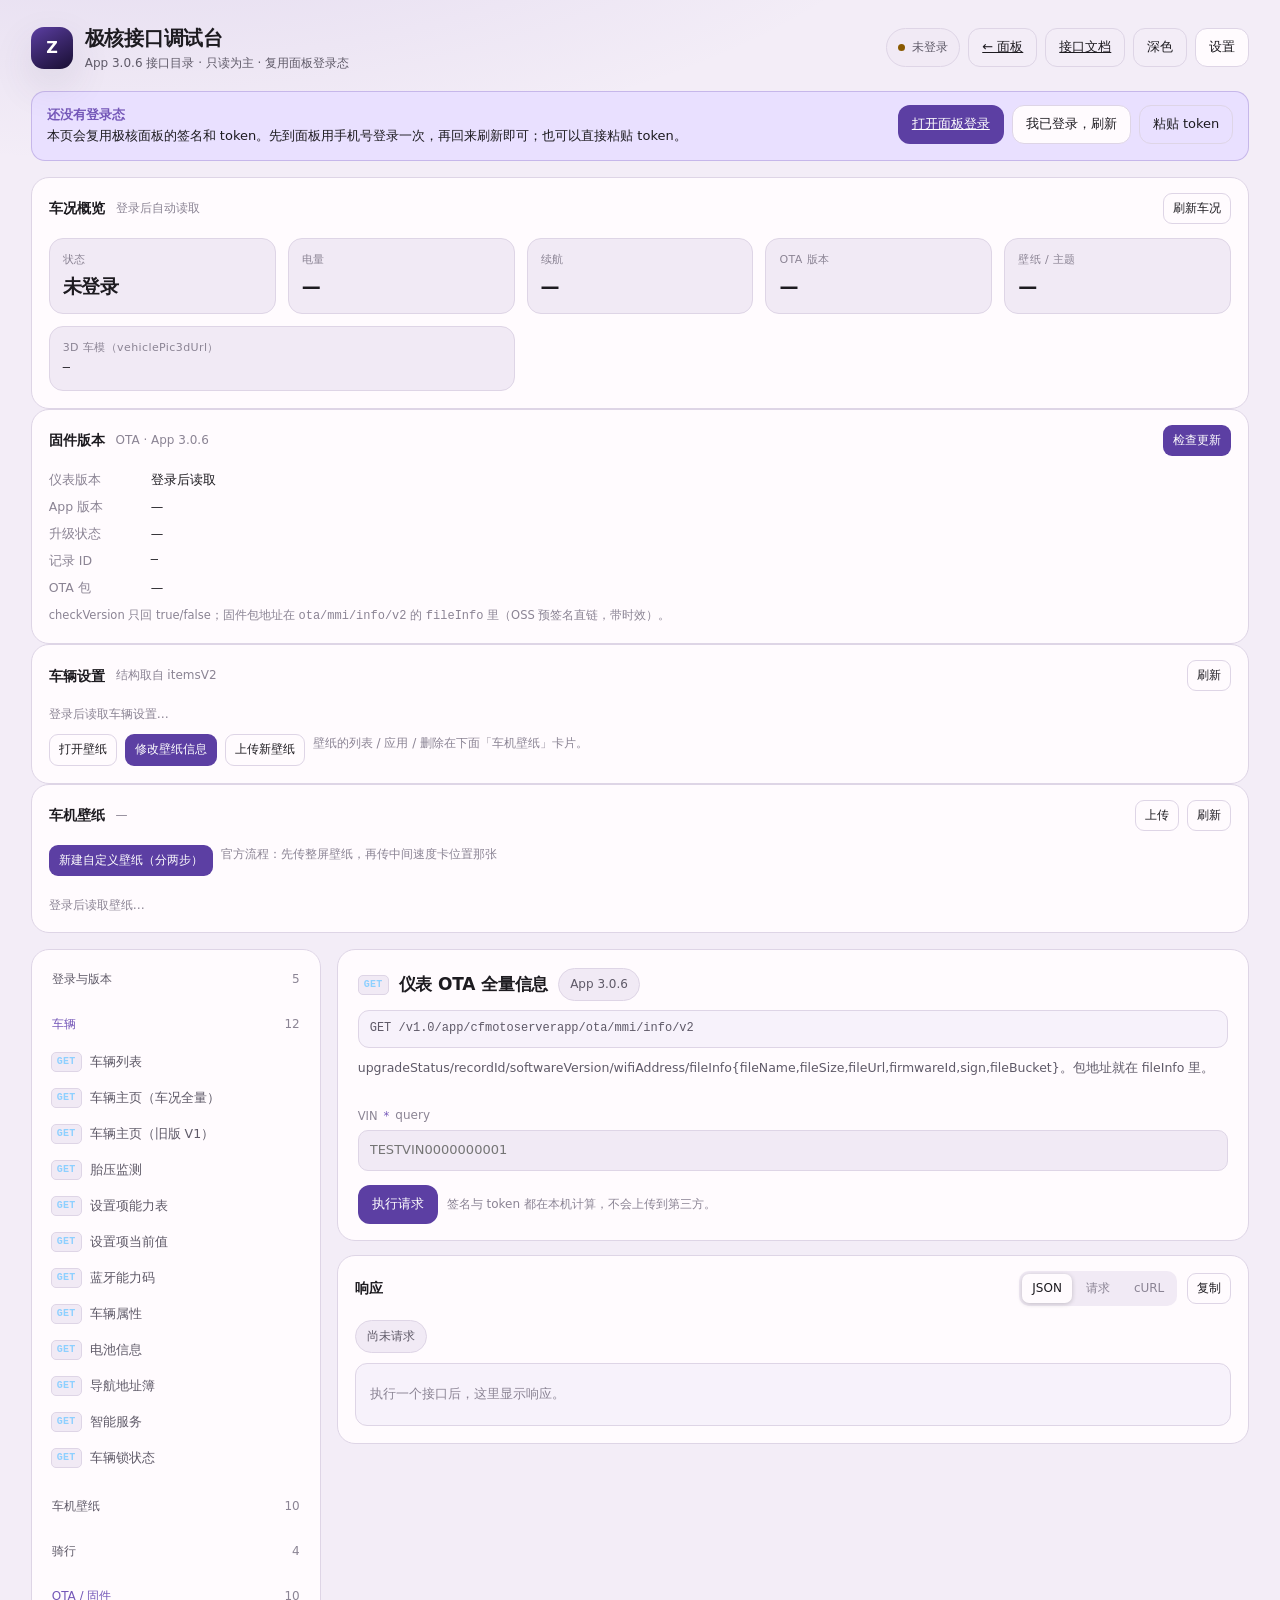
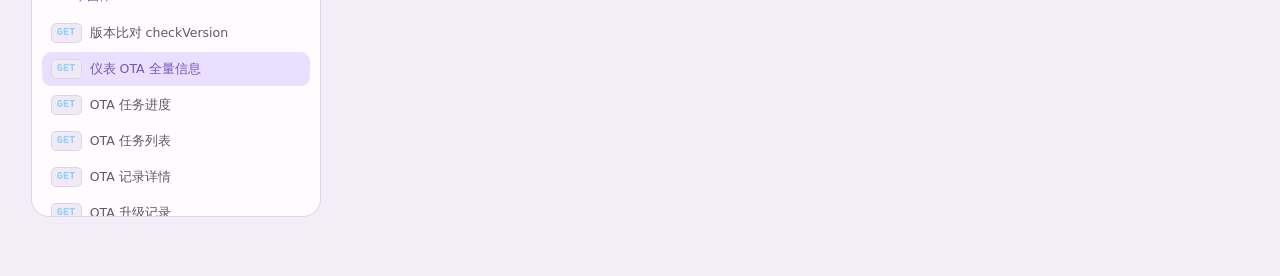
==== commit 878415ea: "feat: 入口分开路由；OTA 移到「我的→固件版本」；壁纸按官方两步（整屏+速度卡） - 路由：车机壁纸 → #car-wallpaper、「我的 → 固件版本」右上角 OTA 升级 → #car" ====
--- a/api.html
+++ b/api.html
@@ -300,6 +300,16 @@
 .car-kv { display: grid; grid-template-columns: 92px 1fr; gap: 7px 10px; font-size: 12.5px; margin: 0; }
 .car-kv dt { color: var(--ink-faint); }
 .car-kv dd { margin: 0; word-break: break-all; }
+
+/* 卡片头在窄屏容易把标题挤成两行：副标题省略、标题不换行 */
+#firmware-card .card-head h2, #settings-card .card-head h2, #wallpaper-card .card-head h2 { white-space: nowrap; }
+#firmware-card .card-head .sub, #settings-card .card-head .sub, #wallpaper-card .card-head .sub {
+  min-width: 0; overflow: hidden; text-overflow: ellipsis; white-space: nowrap;
+}
+@media (max-width: 520px) {
+  #firmware-card .card-head, #settings-card .card-head, #wallpaper-card .card-head { flex-wrap: wrap; row-gap: 6px; }
+  #firmware-card .card-head .top-actions, #settings-card .card-head .top-actions, #wallpaper-card .card-head .top-actions { margin-left: auto; }
+}
 
 @media (max-width: 560px) {
   .car-grid { grid-template-columns: repeat(auto-fill, minmax(132px, 1fr)); }
@@ -427,6 +437,10 @@
       </div>
     </div>
     <div class="card-body">
+      <div class="car-actions" style="margin:0 0 10px">
+        <button class="btn small primary" id="btn-wall-create" type="button">新建自定义壁纸（分两步）</button>
+        <span class="hint">官方流程：先传整屏壁纸，再传中间速度卡位置那张</span>
+      </div>
       <div id="wp-builtin" class="car-walls" style="margin-bottom:10px"></div>
       <div id="wp-grid" class="car-walls"><div class="hint">登录后读取壁纸…</div></div>
       <div id="wp-progress" hidden>
@@ -435,6 +449,7 @@
     </div>
   </section>
 
+  <!-- ZEEHO_CAR_UI:SPLIT：以下弹层要放到 body 级，不能塞进面板的全屏 sheet -->
   <dialog id="car-dialog">
     <form method="dialog" class="dialog-head">
       <h2 id="car-dialog-title">—</h2>
@@ -4047,6 +4062,71 @@
 }
 
 /**
+ * 车机壁纸是**分两块图**的（官方 App 3.0.6 的证据）：
+ *   · 整屏壁纸（1024×600，`BigWallPaperEditActivity`）；
+ *   · 中间速度卡片区域的小图（`SmallWallPaperEditActivity` + `SmallWallpaperUtils.calculateSpeedCardMetrics`）；
+ * 服务端把两块放在同一条记录里：`wallpaperContent` 是 JSON 字符串，
+ * 元素形状由 dex 里的 `WallpaperConfigItem` 给出 —— `{ type, url, subjectUrl }`，
+ * `type` 区分是整屏还是速度卡（`parseType2Wallpaper` / `parseSpeedCardWallpaper`），
+ * 应用时按 `serviceAreaType` 逐块下发。
+ *
+ * 这里只做**容错解析**：type 为 '2'(或含 speed/card 的标记) 视为速度卡，其余当整屏；
+ * 没写 type 时按数组顺序（第一张整屏、第二张速度卡）。
+ */
+function parseWallpaperAreas(wallpaper) {
+  const raw = wallpaper && typeof wallpaper === 'object'
+    ? (wallpaper.raw && typeof wallpaper.raw === 'object' ? wallpaper.raw : wallpaper)
+    : {};
+  const rawContent = raw?.wallpaperContent ?? raw?.content ?? raw?.wallpaperContentJson;
+  // deepParse 只处理 JSON 字符串；已经解析好的对象要原样用。
+  const content = typeof rawContent === 'string' ? deepParse(rawContent) : rawContent;
+  let entries = [];
+  if (Array.isArray(content)) entries = content;
+  else if (content && typeof content === 'object') {
+    // 单张图（对象里直接带 url/imageUrl）与「带列表字段」两种形态都要吃。
+    const list = content.items || content.list || content.wallpapers || content.wallpaperContent;
+    entries = Array.isArray(list) ? list : [content];
+  }
+  const items = entries
+    .map((item, index) => {
+      if (!item || typeof item !== 'object') return null;
+      const url = toText(item.url ?? item.imageUrl ?? item.picUrl ?? item.wallpaperUrl);
+      const subjectUrl = toText(item.subjectUrl);
+      const type = toText(item.type ?? item.areaType ?? item.serviceAreaType);
+      const resolved = url || subjectUrl;
+      return resolved ? { index, type, url: resolved, subjectUrl } : null;
+    })
+    .filter(Boolean);
+
+  const isSpeed = (item) => String(item.type) === '2' || /speed|card/i.test(String(item.type));
+  const typed = items.filter((item) => String(item.type) !== '');
+  let main = null;
+  let speedCard = null;
+  if (typed.length) {
+    main = typed.find((item) => !isSpeed(item)) || null;
+    speedCard = typed.find(isSpeed) || null;
+  } else if (items.length) {
+    // 服务端没写 type 时按数组顺序：第一张整屏、第二张速度卡（官方列表里就是这个顺序）。
+    main = items[0];
+    speedCard = items[1] || null;
+  }
+  return {
+    main: main ? { url: main.url, subjectUrl: main.subjectUrl, type: main.type || '1' } : null,
+    speedCard: speedCard ? { url: speedCard.url, subjectUrl: speedCard.subjectUrl, type: speedCard.type || '2' } : null,
+    items,
+  };
+}
+
+/** 生成 `wallpaperContent`（两块图）。下游上传接口若收 JSON，就把它序列化后带上。 */
+function buildWallpaperContent(options = {}) {
+  const { mainUrl = '', speedCardUrl = '' } = options || {};
+  const items = [];
+  if (mainUrl) items.push({ type: '1', url: mainUrl, subjectUrl: mainUrl });
+  if (speedCardUrl) items.push({ type: '2', url: speedCardUrl, subjectUrl: speedCardUrl });
+  return JSON.stringify(items);
+}
+
+/**
  * 壁纸下发进度。
  *
  * **假设（未验证）**：`useWallpaperProgress` 的状态枚举文档没给，这里按
@@ -4420,7 +4500,7 @@
   walk(anyJson, 0);
   return files;
 }
-    return { parseJsonField, normalizeWallpaperPage, normalizeWallpaperDetail, wallpapersFromHome, normalizeProgress, buildUseWallpaperBody, wallpaperImages, normalizeOtaInfo, normalizeOtaFile, normalizeCheckVersion, normalizeOtaList, normalizeOtaRecord, normalizeOtaStatus, findOtaFiles, maskWifiAddress, maskSignedUrl, formatBytes };
+    return { parseJsonField, normalizeWallpaperPage, normalizeWallpaperDetail, wallpapersFromHome, normalizeProgress, buildUseWallpaperBody, wallpaperImages, normalizeOtaInfo, normalizeOtaFile, normalizeCheckVersion, normalizeOtaList, normalizeOtaRecord, normalizeOtaStatus, findOtaFiles, maskWifiAddress, maskSignedUrl, formatBytes, parseWallpaperAreas, buildWallpaperContent };
   })();
   return { ...settings, ...media };
 })();
@@ -4444,6 +4524,8 @@
   normalizeCheckVersion: carNormalizeCheckVersion,
   maskSignedUrl: carMaskSignedUrl,
   formatBytes: carFormatBytes,
+  parseWallpaperAreas: carWallpaperAreas,
+  buildWallpaperContent: carBuildWallpaperContent,
 } = CAR_MODELS;
 
 /** 目录里没有的端点（itemsV2 / 充电功率选项 / 通用写入），就地声明。 */
@@ -4768,11 +4850,18 @@
 function carOpenWallpaper(id) {
   const wall = (carState.walls || []).find((item) => String(item.id) === String(id));
   if (!wall) return;
+  const areas = carWallpaperAreas(wall);
   $('car-dialog-title').textContent = wall.name || `壁纸 #${wall.id}`;
+  const areaCard = (label, area, ratio) => `
+    <div style="margin-top:10px">
+      <div class="hint" style="margin-bottom:4px">${label}</div>
+      ${area?.url
+        ? `<img src="${escapeHtml(area.url)}" alt="${escapeHtml(label)}" style="width:100%;border-radius:10px;display:block;aspect-ratio:${ratio};object-fit:cover" referrerpolicy="no-referrer">`
+        : '<div class="hint">这一块还没有图</div>'}
+    </div>`;
   $('car-dialog-body').innerHTML = `
-    ${wall.imageUrl || wall.thumbUrl
-      ? `<img src="${escapeHtml(wall.imageUrl || wall.thumbUrl)}" alt="" style="width:100%;border-radius:12px;display:block" referrerpolicy="no-referrer">`
-      : '<div class="hint">没有预览图</div>'}
+    ${areaCard('整屏壁纸（1024×600）', areas.main, '16 / 9')}
+    ${areaCard('中间速度卡', areas.speedCard, '2 / 1')}
     <dl class="car-kv" style="margin-top:12px">
       <dt>状态</dt><dd>${wall.inUse ? '使用中' : '未使用'}</dd>
       <dt>可下发</dt><dd>${wall.usable === false ? '缺图片/ID，仅能看原文' : '可以下发到车机'}</dd>
@@ -4787,6 +4876,105 @@
   $('wall-del').addEventListener('click', () => carDeleteWallpaper(wall));
   $('wall-rename').addEventListener('click', () => carRenameWallpaper(wall));
   $('car-dialog').showModal();
+}
+
+/**
+ * 官方壁纸是两步走：先整屏壁纸，再中间速度卡那一块（dex: BigWallPaperEditActivity / SmallWallPaperEditActivity）。
+ * 这里做成两步向导，两步各选一张图；上传按两步各发一次 multipart（带 type=1 / type=2）。
+ * 接口字段官方没公开 —— 页面上会显示实际发送的字段，失败时按提示改。
+ */
+function carCreateWallpaperWizard() {
+  const state2 = { step: 1, main: null, speed: null, name: '' };
+  const renderStep = () => {
+    const step = state2.step;
+    $('car-dialog-title').textContent = `新建壁纸（第 ${step}/2 步）`;
+    $('car-dialog-body').innerHTML = `
+      <div class="hint" style="margin-bottom:8px">
+        ${step === 1 ? '整屏壁纸：仪表全屏铺满，官方推荐 1024×600。' : '速度卡：仪表中间那块速度卡片区域，尺寸按车型面板（AE5i 约 768×300）。'}
+      </div>
+      <div class="field">
+        <label for="cw-file">${step === 1 ? '选择整屏壁纸' : '选择速度卡图片'}</label>
+        <input id="cw-file" type="file" accept="image/*">
+      </div>
+      <div id="cw-preview" class="hint">${(step === 1 ? state2.main : state2.speed) ? ((step === 1 ? state2.main : state2.speed).name || '已选择') : '还没选文件'}</div>
+      <div class="field" style="margin-top:10px">
+        <label for="cw-name">壁纸名称</label>
+        <input id="cw-name" maxlength="24" value="${escapeHtml(state2.name)}" placeholder="例如：夜景">
+      </div>
+      <p class="car-note">上传走 <span class="mono">wallpaper/save</span>（multipart）：字段
+        <span class="mono">file / wallpaperName / vinNo / type</span>（type=1 整屏、type=2 速度卡）。
+        另外会附一份 <span class="mono">wallpaperContent</span> 的两块配置。</p>`;
+    $('car-dialog-foot').innerHTML = `
+      ${step === 2 ? '<button class="btn small" id="cw-prev" type="button">上一步</button>' : ''}
+      <button class="btn small primary" id="cw-next" type="button">${step === 1 ? '下一步' : '上传两张'}</button>`;
+    $('cw-name').addEventListener('input', () => { state2.name = $('cw-name').value; });
+    $('cw-file').addEventListener('change', (event) => {
+      const file = event.target.files?.[0] || null;
+      if (step === 1) state2.main = file; else state2.speed = file;
+      $('cw-preview').textContent = file ? `${file.name} · ${carFormatBytes(file.size)}` : '还没选文件';
+    });
+    if ($('cw-prev')) {
+      $('cw-prev').addEventListener('click', () => { state2.step = 1; renderStep(); });
+    }
+    $('cw-next').addEventListener('click', () => {
+      if (step === 1) {
+        if (!state2.main) { toast('先选一张整屏壁纸'); return; }
+        state2.step = 2;
+        renderStep();
+        return;
+      }
+      if (!state2.speed) { toast('再选一张速度卡图片'); return; }
+      $('car-dialog').close();
+      carUploadTwoStep(state2);
+    });
+    $('car-dialog').showModal();
+  };
+  renderStep();
+}
+
+/** 两步上传：两次 multipart，第二次带 type=2。 */
+async function carUploadTwoStep({ main, speed, name }) {
+  if (!state.vin) { toast('还没有读到车'); return; }
+  const endpoint = byId('wallpaper_save');
+  const url = buildUrl(endpoint.path, endpoint.params, { vinNo: state.vin });
+  const content = carBuildWallpaperContent({ mainUrl: 'pending://main', speedCardUrl: 'pending://speed' });
+  carConfirm({
+    title: '上传壁纸（两步）',
+    sub: `${main.name} → 整屏；${speed.name} → 速度卡`,
+    body: {
+      url,
+      steps: [
+        { type: '1', file: main.name, wallpaperName: name || main.name.replace(/\.[^.]+$/, ''), vinNo: state.vin, wallpaperContent: content },
+        { type: '2', file: speed.name, wallpaperName: name || main.name.replace(/\.[^.]+$/, ''), vinNo: state.vin, wallpaperContent: content },
+      ],
+    },
+    run: async () => {
+      const useOwn = state.mode !== 'panel' || hasOwnCredentials();
+      const upload = async (file, type) => {
+        const form = new FormData();
+        form.append('file', file, file.name);
+        form.append('wallpaperName', name || file.name.replace(/\.[^.]+$/, '').slice(0, 24));
+        form.append('vinNo', state.vin);
+        form.append('type', String(type));
+        form.append('wallpaperContent', content);
+        const headers = useOwn ? ownHeaders(url, 'POST', '') : await panelHeaders(url, 'POST', '');
+        if (state.token) headers.Authorization = `Bearer ${state.token}`;
+        delete headers['Content-Type'];
+        const response = await fetch(url, { method: 'POST', headers, body: form, cache: 'no-store' });
+        const text = await response.text();
+        let data = null;
+        try { data = JSON.parse(text); } catch { /* 非 JSON */ }
+        if (!(response.ok && (data?.code === '10000' || data?.code === undefined))) {
+          throw new Error(`第 ${type} 步失败：${data?.message || `HTTP ${response.status}`}`);
+        }
+      };
+      await upload(main, 1);
+      await sleep(400);
+      await upload(speed, 2);
+      toast('两张都传好了，去列表里应用');
+      await carLoadWallpaper();
+    },
+  });
 }
 
 function carApplyWallpaper(wall) {
@@ -4929,25 +5117,32 @@
   await Promise.allSettled([carLoadFirmware(), carLoadSettings(), carLoadWallpaper()]);
 }
 
-$('btn-ota-check').addEventListener('click', () => { void carCheckOta(); });
-$('btn-cs-refresh').addEventListener('click', async () => { await carLoadSettings(); toast('设置已刷新'); });
-$('btn-wp-refresh').addEventListener('click', async () => { await carLoadWallpaper(); toast('壁纸已刷新'); });
-$('btn-open-walls').addEventListener('click', () => $('wallpaper-card').scrollIntoView({ behavior: 'smooth', block: 'start' }));
-$('btn-wall-edit').addEventListener('click', () => {
+/** 同一套 UI 也会跑在面板页里（那里没有 api.html 的 #vin-select 等元素），所以逐个判空。 */
+function carOn(id, event, handler) {
+  const el = $(id);
+  if (el) el.addEventListener(event, handler);
+}
+
+carOn('btn-ota-check', 'click', () => { void carCheckOta(); });
+carOn('btn-cs-refresh', 'click', async () => { await carLoadSettings(); toast('设置已刷新'); });
+carOn('btn-wp-refresh', 'click', async () => { await carLoadWallpaper(); toast('壁纸已刷新'); });
+carOn('btn-open-walls', 'click', () => $('wallpaper-card')?.scrollIntoView({ behavior: 'smooth', block: 'start' }));
+carOn('btn-wall-edit', 'click', () => {
   const wall = (carState.walls || [])[0];
   if (!wall) { toast('还没有壁纸，先上传一张'); return; }
   carRenameWallpaper(wall);
 });
-$('btn-wall-upload').addEventListener('click', () => $('wp-file').click());
-$('wp-file').addEventListener('change', (event) => {
+carOn('btn-wall-upload', 'click', () => $('wp-file')?.click());
+carOn('btn-wall-create', 'click', () => carCreateWallpaperWizard());
+carOn('wp-file', 'change', (event) => {
   const file = event.target.files?.[0];
   event.target.value = '';
   void carUploadWallpaper(file);
 });
-$('cc-check').addEventListener('change', (event) => { $('cc-ok').disabled = !event.target.checked; });
-$('cc-ok').addEventListener('click', async () => {
+carOn('cc-check', 'change', (event) => { $('cc-ok').disabled = !event.target.checked; });
+carOn('cc-ok', 'click', async () => {
   const run = carConfirmRun;
-  $('car-confirm').close();
+  $('car-confirm')?.close();
   carConfirmRun = null;
   if (!run) return;
   try {
@@ -4956,11 +5151,17 @@
     toast(`失败：${error.message}`, 3600);
   }
 });
-$('vin-select').addEventListener('change', () => {
+carOn('vin-select', 'change', () => {
   void carInitPanels();
 });
-// boot() 在文件末尾调用；这里等它把 token/vin 填好后再拉三个面板。
-setTimeout(() => { void carInitPanels(); }, 1200);
+// api.html：boot() 在文件末尾调用，等它把 token/vin 填好后再拉三块数据。
+// 面板页（index.html）里这三块默认藏在 sheet 里，打开时由 panel-sheet.js 显式调用，
+// 所以这里判断一下：有 #ze-car-sheet 且它还是 hidden 就什么都不做，避免进首页就打一堆接口。
+setTimeout(() => {
+  const sheet = document.getElementById('ze-car-sheet');
+  if (sheet && sheet.hidden) return;
+  void carInitPanels();
+}, 1200);
 
 /* ==== ZEEHO_CAR_UI:JS:END ==== */
 /* ---------------------------- 事件 ---------------------------- */
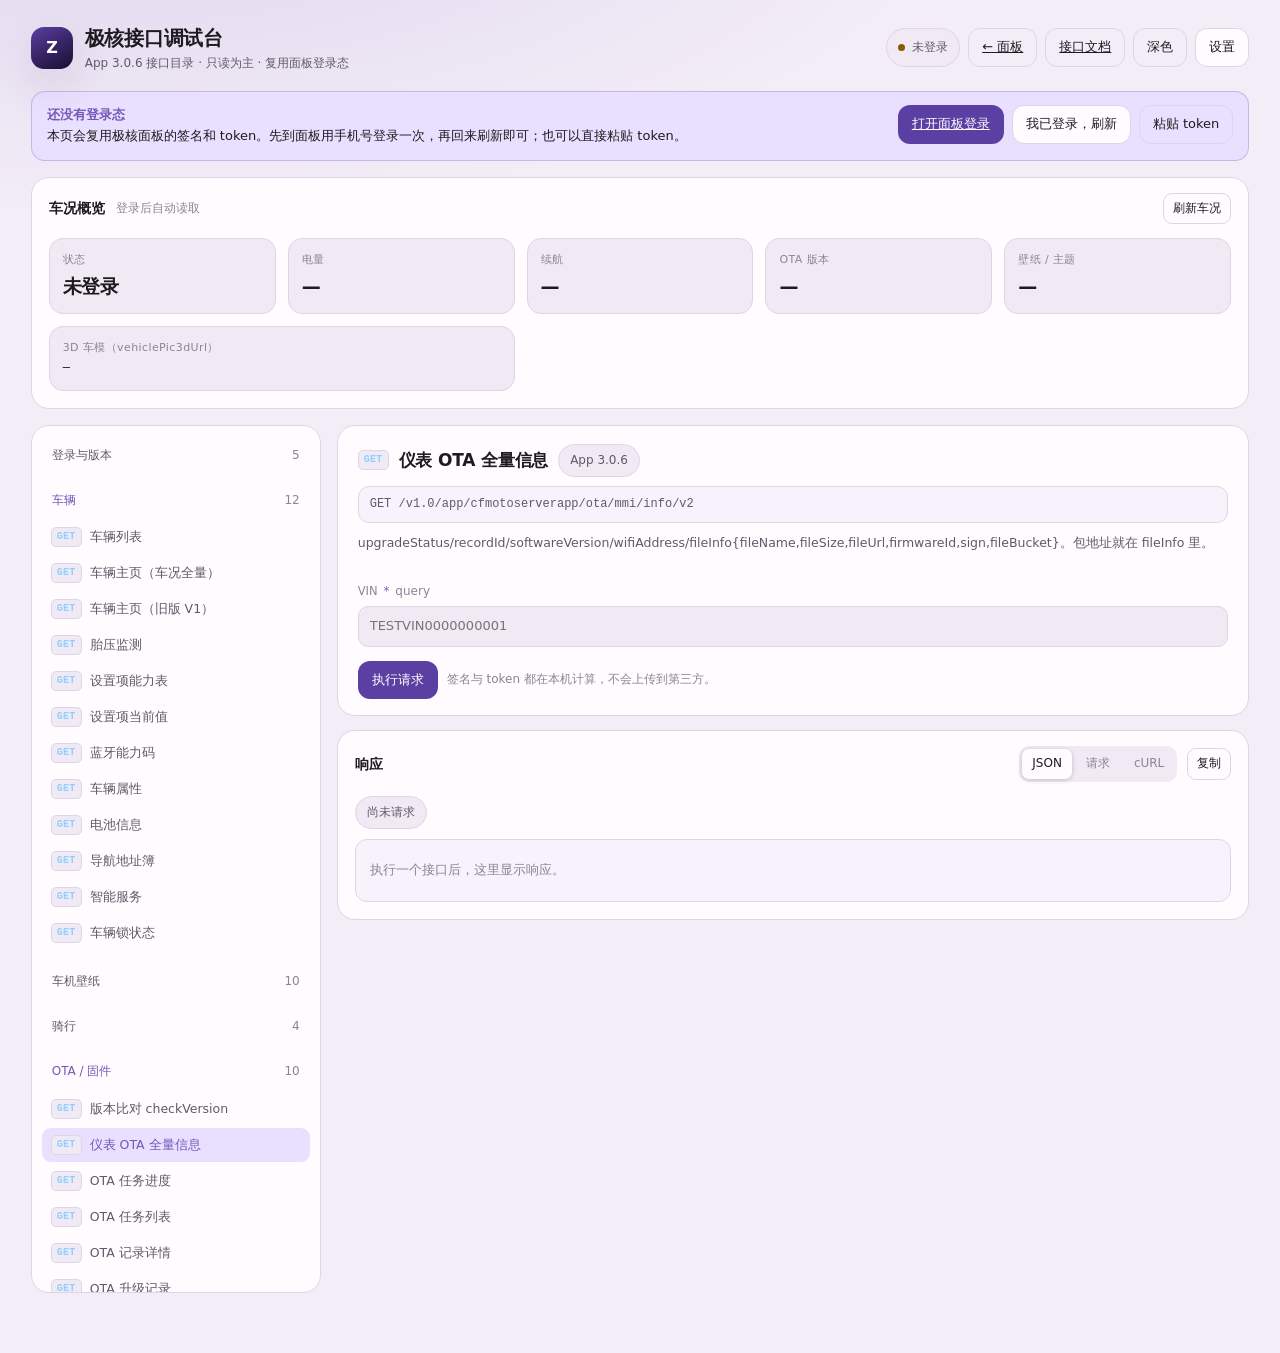
==== commit bb2d1d2b: "refactor: 车辆工具只留面板页，调试台 api.html 还原上游原样 按反馈把固件版本 / 车辆设置 / 车机壁纸三块从接口调试台（控制台）里撤掉： - api.html 恢复为上游原文（不" ====
--- a/api.html
+++ b/api.html
@@ -228,94 +228,6 @@
   }
   .hidden { display: none !important; }
   .sr-only { position: absolute; width: 1px; height: 1px; overflow: hidden; clip: rect(0 0 0 0); }
-
-/* ==== ZEEHO_CAR_UI:CSS:BEGIN ==== */
-/* 车辆工具区块：固件 / 车辆设置 / 车机壁纸。
-   只用 api.html 既有的设计变量（--surface/--line/--accent 等），不引入新字体或外部资源。 */
-.car-grid { display: grid; grid-template-columns: repeat(auto-fill, minmax(148px, 1fr)); gap: 10px; }
-.car-tile {
-  display: grid; gap: 4px; text-align: left; padding: 11px 12px; border-radius: 12px;
-  background: var(--surface-2); border: 1px solid transparent; color: inherit;
-  font: inherit; cursor: pointer;
-}
-.car-tile:hover { border-color: color-mix(in srgb, var(--accent) 45%, transparent); }
-.car-tile:active { transform: scale(.985); }
-.car-tile.dim { opacity: .55; }
-.car-tile b { font-size: 13.5px; font-weight: 600; }
-.car-tile span {
-  font-size: 11px; color: var(--ink-faint); line-height: 1.5;
-  display: -webkit-box; -webkit-line-clamp: 2; -webkit-box-orient: vertical; overflow: hidden;
-}
-.car-tile em { font-style: normal; font-size: 11px; color: var(--accent); }
-
-.car-item { display: flex; align-items: center; gap: 10px; padding: 10px 0; border-bottom: 1px solid var(--line); }
-.car-item:last-child { border-bottom: 0; }
-.car-item .txt { flex: 1; min-width: 0; }
-.car-item .txt b { display: block; font-size: 13px; font-weight: 550; }
-.car-item .txt small { display: block; color: var(--ink-faint); font-size: 11px; line-height: 1.5; }
-.car-item.locked .txt b { color: var(--ink-faint); }
-.car-item .car-val { font-size: 12.5px; color: var(--ink-soft); min-width: 40px; text-align: right; }
-
-.car-switch {
-  position: relative; width: 44px; height: 26px; border-radius: 999px; flex: none; cursor: pointer;
-  background: var(--surface-2); border: 1px solid var(--line); transition: background .16s;
-}
-.car-switch::after {
-  content: ''; position: absolute; top: 3px; left: 3px; width: 18px; height: 18px; border-radius: 50%;
-  background: var(--ink-faint); transition: transform .16s, background .16s;
-}
-.car-switch[aria-checked="true"] { background: color-mix(in srgb, var(--accent) 32%, var(--surface-2)); border-color: var(--accent); }
-.car-switch[aria-checked="true"]::after { transform: translateX(18px); background: var(--accent); }
-.car-switch[disabled] { opacity: .45; cursor: not-allowed; }
-
-.car-select, .car-input {
-  background: var(--surface-2); color: var(--ink); border: 1px solid var(--line);
-  border-radius: 8px; padding: 5px 8px; font: inherit; font-size: 12.5px; max-width: 42vw;
-}
-.car-range { width: 38vw; max-width: 220px; accent-color: var(--accent); }
-
-.car-walls { display: grid; grid-template-columns: repeat(auto-fill, minmax(146px, 1fr)); gap: 10px; }
-.car-wall {
-  position: relative; padding: 0; border-radius: 12px; overflow: hidden; cursor: pointer;
-  border: 1px solid var(--line); background: var(--surface-2); aspect-ratio: 16 / 9; color: inherit;
-}
-.car-wall img { width: 100%; height: 100%; object-fit: cover; display: block; }
-.car-wall .ph { display: grid; place-items: center; height: 100%; padding: 8px; text-align: center; font-size: 11px; color: var(--ink-faint); }
-.car-wall .tag { position: absolute; left: 6px; top: 6px; padding: 1px 6px; border-radius: 999px; font-size: 10px; background: #0009; color: #fff; }
-.car-wall .tag.on { background: var(--accent); color: #1a1024; }
-.car-wall .nm {
-  position: absolute; left: 0; right: 0; bottom: 0; padding: 14px 8px 6px; font-size: 11px; text-align: left;
-  color: #fff; background: linear-gradient(transparent, #000a); white-space: nowrap; overflow: hidden; text-overflow: ellipsis;
-}
-
-.car-pre {
-  margin: 8px 0; padding: 10px; border-radius: 10px; background: var(--code, #0f0d13); color: var(--ink-soft);
-  font: 11.5px/1.55 ui-monospace, SFMono-Regular, Menlo, monospace; max-height: 220px; overflow: auto;
-  white-space: pre-wrap; word-break: break-all;
-}
-.car-check { display: flex; gap: 8px; align-items: flex-start; font-size: 12px; color: var(--ink-soft); }
-.car-check input { margin-top: 2px; }
-.car-note { font-size: 11.5px; color: var(--ink-faint); line-height: 1.6; margin: 8px 0 0; }
-.car-actions { display: flex; flex-wrap: wrap; gap: 8px; margin-top: 10px; }
-.car-kv { display: grid; grid-template-columns: 92px 1fr; gap: 7px 10px; font-size: 12.5px; margin: 0; }
-.car-kv dt { color: var(--ink-faint); }
-.car-kv dd { margin: 0; word-break: break-all; }
-
-/* 卡片头在窄屏容易把标题挤成两行：副标题省略、标题不换行 */
-#firmware-card .card-head h2, #settings-card .card-head h2, #wallpaper-card .card-head h2 { white-space: nowrap; }
-#firmware-card .card-head .sub, #settings-card .card-head .sub, #wallpaper-card .card-head .sub {
-  min-width: 0; overflow: hidden; text-overflow: ellipsis; white-space: nowrap;
-}
-@media (max-width: 520px) {
-  #firmware-card .card-head, #settings-card .card-head, #wallpaper-card .card-head { flex-wrap: wrap; row-gap: 6px; }
-  #firmware-card .card-head .top-actions, #settings-card .card-head .top-actions, #wallpaper-card .card-head .top-actions { margin-left: auto; }
-}
-
-@media (max-width: 560px) {
-  .car-grid { grid-template-columns: repeat(auto-fill, minmax(132px, 1fr)); }
-  .car-walls { grid-template-columns: repeat(auto-fill, minmax(130px, 1fr)); }
-}
-/* ==== ZEEHO_CAR_UI:CSS:END ==== */
 </style>
 </head>
 <body>
@@ -376,105 +288,6 @@
       </div>
     </div>
   </section>
-  <!-- ==== ZEEHO_CAR_UI:HTML:BEGIN ==== -->
-  <!-- 车辆工具：固件版本 / 车辆设置 / 车机壁纸。数据来自 App 3.0.6 接口，写入前一律二次确认。 -->
-  <section class="card" id="firmware-card">
-    <div class="card-head">
-      <h2>固件版本</h2>
-      <span class="sub" id="fw-sub">OTA · App 3.0.6</span>
-      <div class="top-actions" style="margin-left:auto">
-        <button class="btn small primary" id="btn-ota-check" type="button">检查更新</button>
-      </div>
-    </div>
-    <div class="card-body">
-      <dl class="car-kv" id="fw-kv">
-        <dt>仪表版本</dt><dd id="fw-version">登录后读取</dd>
-        <dt>App 版本</dt><dd id="fw-app">—</dd>
-        <dt>升级状态</dt><dd id="fw-status">—</dd>
-        <dt>记录 ID</dt><dd id="fw-record" class="mono">—</dd>
-        <dt>OTA 包</dt><dd id="fw-package">—</dd>
-      </dl>
-      <div id="fw-file" hidden>
-        <div class="car-actions">
-          <button class="btn small" id="btn-fw-copy" type="button">复制打码地址</button>
-          <button class="btn small ghost" id="btn-fw-reveal" type="button">显示完整地址</button>
-          <span class="hint" id="fw-hint"></span>
-        </div>
-      </div>
-      <p class="car-note">checkVersion 只回 true/false；固件包地址在 <span class="mono">ota/mmi/info/v2</span> 的
-        <span class="mono">fileInfo</span> 里（OSS 预签名直链，带时效）。</p>
-    </div>
-  </section>
-
-  <section class="card" id="settings-card">
-    <div class="card-head">
-      <h2>车辆设置</h2>
-      <span class="sub" id="cs-sub">结构取自 itemsV2</span>
-      <div class="top-actions" style="margin-left:auto">
-        <button class="btn small" id="btn-cs-refresh" type="button">刷新</button>
-      </div>
-    </div>
-    <div class="card-body">
-      <div id="cs-tiles" class="car-grid">
-        <div class="hint">登录后读取车辆设置…</div>
-      </div>
-      <div class="car-actions" id="cs-wall-entry">
-        <button class="btn small" id="btn-open-walls" type="button">打开壁纸</button>
-        <button class="btn small primary" id="btn-wall-edit" type="button">修改壁纸信息</button>
-        <button class="btn small ghost" id="btn-wall-upload" type="button">上传新壁纸</button>
-        <span class="hint">壁纸的列表 / 应用 / 删除在下面「车机壁纸」卡片。</span>
-      </div>
-    </div>
-  </section>
-
-  <section class="card" id="wallpaper-card">
-    <div class="card-head">
-      <h2>车机壁纸</h2>
-      <span class="sub" id="wp-sub">—</span>
-      <div class="top-actions" style="margin-left:auto">
-        <label class="btn small">上传<input type="file" id="wp-file" accept="image/*" hidden></label>
-        <button class="btn small" id="btn-wp-refresh" type="button">刷新</button>
-      </div>
-    </div>
-    <div class="card-body">
-      <div class="car-actions" style="margin:0 0 10px">
-        <button class="btn small primary" id="btn-wall-create" type="button">新建自定义壁纸（分两步）</button>
-        <span class="hint">官方流程：先传整屏壁纸，再传中间速度卡位置那张</span>
-      </div>
-      <div id="wp-builtin" class="car-walls" style="margin-bottom:10px"></div>
-      <div id="wp-grid" class="car-walls"><div class="hint">登录后读取壁纸…</div></div>
-      <div id="wp-progress" hidden>
-        <div class="hint" id="wp-progress-text" style="margin-top:8px"></div>
-      </div>
-    </div>
-  </section>
-
-  <!-- ZEEHO_CAR_UI:SPLIT：以下弹层要放到 body 级，不能塞进面板的全屏 sheet -->
-  <dialog id="car-dialog">
-    <form method="dialog" class="dialog-head">
-      <h2 id="car-dialog-title">—</h2>
-      <button class="btn small" value="cancel">关闭</button>
-    </form>
-    <div class="dialog-body" id="car-dialog-body"></div>
-    <div class="form-actions" id="car-dialog-foot"></div>
-  </dialog>
-
-  <dialog id="car-confirm">
-    <form method="dialog" class="dialog-head">
-      <h2 id="cc-title">确认</h2>
-      <button class="btn small" value="cancel">取消</button>
-    </form>
-    <div class="dialog-body">
-      <p class="hint" id="cc-sub"></p>
-      <pre class="car-pre" id="cc-body"></pre>
-      <label class="car-check"><input type="checkbox" id="cc-check"><span>我确认这是写操作，会改到车/账号</span></label>
-    </div>
-    <div class="form-actions">
-      <button class="btn primary" id="cc-ok" type="button" disabled>执行</button>
-    </div>
-  </dialog>
-  <!-- ==== ZEEHO_CAR_UI:HTML:END ==== -->
-
 
   <div class="layout">
     <aside class="card side" aria-label="接口目录">
@@ -2724,2446 +2537,6 @@
   }
 }
 
-
-/* ==== ZEEHO_CAR_UI:JS:BEGIN ==== */
-/* ===== 内联数据模型（源文件：sdk/vehicle-settings.js、sdk/vehicle-media.js）=====
-   api.html 是自包含单文件产物，所以模型在构建时内联；改动请改 sdk/ 下的源文件后重跑
-   node tools/patch-api-car-ui.mjs，不要直接改这一段。 */
-const __carModels = (() => {
-  const settings = (() => {
-/**
- * 车辆设置模型（App 3.0.6）：把四个只读接口拼成一份可直接渲染的表单模型。
- *
- * 数据来源（都在 tests/fixtures/settings/ 下，真机抓包）：
- *   itemsV2               GET /v1.0/app/cfmotoserverapp/vehicleSet/itemsV2
- *                         「车辆设置主页」的磁贴布局，data.vehicleSetFunctionVOList 是二维数组：
- *                         外层是行，内层是磁贴（分组），分组里可有 subFunctions。
- *   items                 GET .../vehicleSet/items
- *                         48 项（实测 47 条）能力表：isSupport / isSupportSetting / isSupportBlueTooth、
- *                         blueToothServiceCodeList（蓝牙能力码）、functionConfig（版本或枚举配置）。
- *   info                  GET .../vehicleSet/vehicleSetInfo/{vin}
- *                         当前值（约 90 个 camelCase 键）+ disabledContent（禁用原因文案）。
- *   blueToothCodes        GET .../vehicleSet/blueToothServiceCode
- *                         functionName -> serviceCode 的全局表（补 items 里缺的能力码）。
- *   chargePowerOptions    GET .../vehicleSet/chargePower/options
- *                         充电功率枚举，key 是瓦数、value 是下发值。
- *
- * 本模块是纯函数：不碰 DOM、不发网络、不引依赖，方便 api.html 车辆工具区块（内联）与单测共用。
- *
- * ---------------------------------------------------------------------------
- * 两份数据对不上的地方（都在代码里做了兜底，见 CODE_ALIAS / STATE_KEY_ALIAS）：
- *   1. v2 磁贴的 subFunctions 用的是 UI 简称，v1 用能力名：
- *      MAX_SPEED（v2）            ↔ MAXIMUM_SPEED（v1）
- *      CUSHION_SENSOR（v2）       ↔ E_CUSHION_SENSOR（v1）
- *      AUTO_SHUTDOWN_TIME（v2）   ↔ AUTO_SHUTDOWN_TIME_GO（v1）
- *   2. 同一份 vehicleSetInfo 里同时存在新旧两套键名：
- *      tcsTractionControl / etcsTractionControl、cushionSensor / ecushionSensor。
- *      取值时先精确匹配、再忽略大小写匹配，两套都能读到。
- *   3. v2 有 4 个分组没有 subFunctions（防盗与安全 / 音效设置 / 自定义按键设置 / 仪表设置），
- *      v1 里它们自身也没有能力码 —— 只能按 functionCode 手工归组（见 TILE_EXTRAS）。
- *   4. chargingPower 的值是 "200"（瓦数？），而 options 的 value 是 1..6、key 是 350..1900，
- *      两边对不上；模型里 value 原样保留，options 用官方枚举，UI 需要容错。
- * ---------------------------------------------------------------------------
- *
- * tile.items 的构成：itemsV2.subFunctions 建的官方子项在前，TILE_EXTRAS 补的在后
- * （例如 KEY_SHARE 是 4 个官方子项 + 感应距离/自定义感应距离 2 个补充项）。
- * model.items 是同一批对象的拍平去重结果（按 stateKey 去重），顺序为磁贴顺序 + 未分组兜底。
- */
-
-/** 控件类型。readonly / action 不可写。 */
-const CONTROL = {
-  SWITCH: 'switch',
-  SELECT: 'select',
-  RANGE: 'range',
-  TEXT: 'text',
-  READONLY: 'readonly',
-  ACTION: 'action',
-};
-
-/**
- * 中文名兜底表（key 为 stateKey）。
- * 优先级：服务端 functionName > 这里的 LABELS > code 本身。
- * 音效子项的中文名来自 3.0.6 dex 的 SoundEffectSetting 字段注释，不能改。
- */
-const LABELS = {
-  // 音效（vehicleSetInfo.soundEffectSetting.*）
-  'soundEffectSetting.switchAll': '音效总开关',
-  'soundEffectSetting.switchLowVelocity': '低速音效',
-  'soundEffectSetting.switchStand': '边撑音效',
-  'soundEffectSetting.switchRidingModel': '骑行模式音效',
-  'soundEffectSetting.switchSitDown': '座垫音效',
-  'soundEffectSetting.switchReady': '就绪音效',
-  'soundEffectSetting.switchShutdown': '关机音效',
-  'soundEffectSetting.switchCruiseControl': '定速巡航音效',
-  'soundEffectSetting.unlockLock': '上锁解锁音效',
-  'soundEffectSetting.modeSwitching': '模式切换音效',
-  'soundEffectSetting.staticOperation': '静态操作音效',
-  'soundEffectSetting.burglarAlarm': '防盗音效',
-  'soundEffectSetting.cyclingSteering': '转向音效',
-  'soundEffectSetting.radarSound': '雷达音效',
-  'soundEffectSetting.soundSize': '音量',
-  // 骑行偏好 / 仪表
-  topSpeed: '最高车速',
-  maximumSpeed: '最高车速档',
-  maximumSpeedLimit: '限速车速',
-  lowPower: '低电量提醒电量',
-  lowPowerThreshold: '低电量阈值',
-  inductiveDistance: '感应距离',
-  customInductiveDistance: '自定义感应距离',
-  comeHomeWithYou: '伴我回家',
-  comeHomeWithYouTime: '延时关灯时间',
-  leaveOffTime: '离车关灯延时',
-  automaticShutdown: '离车关机',
-  automaticShutdownTimeout: '离车关机延时',
-  automaticShutdownSwitch: '离车关机开关',
-  mileageUnit: '里程单位',
-  temperatureUnit: '温度单位',
-  timeFormat: '时间格式',
-  language: '语言',
-  themeId: '仪表主题',
-  themeName: '主题名称',
-  updateDate: '更新时间',
-  motoPlay: '投屏',
-  rideMemoryModel: '骑行记忆模式',
-  chargingPower: '充电功率',
-  bmsBind: '电池绑定',
-  bmsUniqueId: '电池唯一码',
-  bluetoothStrengthMin: '蓝牙信号强度下限',
-  bluetoothStrengthMax: '蓝牙信号强度上限',
-  customBluetoothStrength: '自定义蓝牙信号强度',
-  bluetoothAddress: '蓝牙地址',
-  extendedRange: '增程模式',
-  precisionEndurance: '精准续航',
-  ultraLowBatteryReminder: '极低电量提醒',
-  automaticLock: '自动锁车',
-  radarBsd: '盲区监测',
-  radarRcw: '后向碰撞预警',
-  antiLockBrakeSystem: '防抱死制动',
-  emergencyBrakeFlash: '紧急制动闪光',
-  instrumentGame: '仪表小游戏',
-  soundEffectStatus: '音效总开关',
-  originNfc: 'NFC 钥匙',
-  // 自定义按键：能力名 CUSTOM_BUTTON_LOW，实际键是 customButtonSingle
-  customButtonSingle: '自定义按键（单键）',
-  customButtonLow: '自定义按键（单键）',
-  customButtonLeft: '自定义按键（左）',
-  customButtonRight: '自定义按键（右）',
-  customButtonCombination: '自定义按键（组合）',
-  customButtonLongPress: '自定义按键（长按）',
-  share: '车辆共享',
-  inducedVibration: '感应振动',
-  eCushionSensor: '座垫感应（eCushion）',
-  lowBatteryWarn: '低电量告警',
-  steepSlopeDescent: '陡坡缓降',
-  customAudio: '自定义音效',
-  firmwareVersion: '固件版本',
-  ecuFirmware: 'ECU 固件',
-  hmiFirmware: '仪表固件',
-  labmsFirmware: 'LABMS 固件',
-  bmsVoltage: '电池电压',
-  inductiveUnlocking: '感应解锁',
-  inductiveUnlocking2: '感应解锁 2.0',
-  passwordUnlocking: '密码解锁',
-  edgeSupportSensing: '边撑感应',
-  cushionSensor: '座垫感应',
-  cruiseControlHold: '动态定速巡航',
-  kineticEnergyRecovery: '动能回收',
-  eTcsTractionControl: 'eTCS',
-  brakePower: '电子制动',
-};
-
-/**
- * 枚举类（SELECT）键的白名单。
- * 这些键在 vehicleSetInfo 里的值恰好也是 0/1/2 这种小整数，靠「0/1 当开关」会推断错，
- * 所以必须先命中白名单，再做开关推断。
- */
-const SELECT_KEYS = new Set([
-  'mileageUnit',
-  'temperatureUnit',
-  'timeFormat',
-  'language',
-  'motoPlay',
-  'maximumSpeed',
-  'rideMemoryModel',
-  'chargingPower',
-]);
-
-/** 连续值（RANGE）键的白名单，min/max/step 见 RANGES。 */
-const RANGE_KEYS = new Set([
-  'topSpeed',
-  'lowPower',
-  'lowPowerThreshold',
-  'maximumSpeedLimit',
-  'inductiveDistance',
-  'customInductiveDistance',
-  'comeHomeWithYouTime',
-  'leaveOffTime',
-  'automaticShutdownTimeout',
-  'soundEffectSetting.soundSize',
-]);
-
-/** 只读键：展示用，不参与写入（themeId 之类即使能写，App 也走主题接口）。 */
-const READONLY_KEYS = new Set([
-  'themeId',
-  'themeName',
-  'updateDate',
-  'bmsUniqueId',
-  'bluetoothStrengthMin',
-  'bluetoothStrengthMax',
-  'bluetoothAddress',
-  'lowPowerThreshold',
-]);
-
-/**
- * RANGE 的区间都是**估算**：夹具只给了当前值，没有下发范围。
- * 依据是各值的量级（topSpeed 120、inductiveDistance 5、comeHomeWithYouTime 30、
- * leaveOffTime 180、soundSize 100），上下限留了车型差异的余量。
- */
-const RANGES = {
-  topSpeed: { min: 0, max: 150, step: 5, unit: 'km/h' },
-  maximumSpeedLimit: { min: 10, max: 120, step: 5, unit: 'km/h' },
-  lowPower: { min: 0, max: 50, step: 5, unit: '%' },
-  lowPowerThreshold: { min: 0, max: 50, step: 5, unit: '%' },
-  inductiveDistance: { min: 1, max: 10, step: 1, unit: 'm' },
-  customInductiveDistance: { min: 1, max: 10, step: 1, unit: 'm' },
-  comeHomeWithYouTime: { min: 0, max: 120, step: 10, unit: 's' },
-  leaveOffTime: { min: 0, max: 300, step: 10, unit: 's' },
-  automaticShutdownTimeout: { min: 5, max: 120, step: 5, unit: 's' },
-  'soundEffectSetting.soundSize': { min: 0, max: 100, step: 1, unit: '' },
-};
-
-/**
- * SELECT 的选项：夹具里出现过的值优先，其余按「常识」补全（注释标了估算）。
- * value 一律字符串 —— 官方下发体 commandParam 也是字符串。
- */
-const OPTIONS = {
-  // 夹具值 '1'；2 = 英里是极核仪表通用做法（估算）
-  mileageUnit: [
-    { value: '1', label: '公里' },
-    { value: '2', label: '英里' },
-  ],
-  // 夹具值 '1'；2 = 华氏度（估算）
-  temperatureUnit: [
-    { value: '1', label: '摄氏度' },
-    { value: '2', label: '华氏度' },
-  ],
-  // 夹具值 '1'；2 = 12 小时制（估算）
-  timeFormat: [
-    { value: '1', label: '24 小时制' },
-    { value: '2', label: '12 小时制' },
-  ],
-  // 夹具值 '1'（估算）
-  language: [
-    { value: '1', label: '中文' },
-    { value: '2', label: 'English' },
-  ],
-  // items.json 里 MOTOPLAY 的 functionConfig：1 = 支持扫码投屏；2 为关闭（估算）
-  motoPlay: [
-    { value: '1', label: '扫码投屏' },
-    { value: '2', label: '关闭' },
-  ],
-  // 夹具值 1；档位含义未在响应里给出，按限速档位补全（估算）
-  maximumSpeed: [
-    { value: '1', label: '低速' },
-    { value: '2', label: '中速' },
-    { value: '3', label: '高速' },
-  ],
-  // 夹具值 0（估算）
-  rideMemoryModel: [
-    { value: '0', label: '关闭' },
-    { value: '1', label: '开启' },
-  ],
-};
-
-/**
- * v2 简称 → v1 能力名。只用于查 isSupport / 蓝牙码，不改变 item.code。
- */
-const CODE_ALIAS = {
-  MAX_SPEED: 'MAXIMUM_SPEED',
-  CUSHION_SENSOR: 'E_CUSHION_SENSOR',
-  AUTO_SHUTDOWN_TIME: 'AUTO_SHUTDOWN_TIME_GO',
-};
-
-/**
- * vehicleSetInfo 里的键名和 functionCode 推导结果不一致的，逐个点名。
- * 这些是抓包对出来的，不是猜的。
- */
-const STATE_KEY_ALIAS = {
-  maxSpeed: 'maximumSpeed', // v2 的 MAX_SPEED 就是 info 里的最高车速档
-  customNfc: 'originNfc', // CUSTOM_NFC 分组里能读的是 NFC 开关
-  // 离车关机：能力名 AUTO_SHUTDOWN_TIME(_GO)，info 里叫 automaticShutdown
-  // （disabledContent 也是用这个名字，所以这条别名同时决定了禁用文案能否命中）
-  autoShutdownTime: 'automaticShutdown',
-  autoShutdownTimeGo: 'automaticShutdown',
-  automaticParkingGo: 'automaticParking', // 能力名带 _GO 后缀，info 里没有
-  timeFormatSetting: 'timeFormat', // 蓝牙能力名 TIME_FORMAT_SETTING，info 里叫 timeFormat
-  soundEffect: 'soundEffectStatus', // SOUND_EFFECT 总开关，info 里是 soundEffectStatus
-  inductiveUnlockingDistance: 'inductiveDistance', // 蓝牙能力名更长
-  brakePower: 'barkePower', // 上游拼写错误：info 里就是 barkePower
-  motoplay: 'motoPlay', // MOTOPLAY 是整段大写，推导出来没有驼峰
-  customButtonLow: 'customButtonSingle', // CUSTOM_BUTTON_LOW 的蓝牙名是 CUSTOM_BUTTON_SINGLE（单键）
-};
-
-/**
- * 没有 subFunctions 的分组（以及有 subFunctions 但官方主页没列全的分组）里，
- * 从 v1 items.json 或 vehicleSetInfo 补出来的项（code 一律用 v1 能力名或推导码）。
- * 补出来的项追加在官方子项之后，所以 tile.items 前后两段含义不同：
- * 前段 = itemsV2.subFunctions，后段 = 这里补的。来源标记见每项的 note 字段
- * （有蓝牙能力码的 note=null，只有 info 值的 note 写明「仅 vehicleSetInfo 下发」）。
- */
-const TILE_EXTRAS = {
-  // v1 里 AVOID_THEFT_SECURITY 自身没有能力码，安全类叶子项分散在其它能力码上
-  AVOID_THEFT_SECURITY: ['EMERGENCY_BRAKE_FLASH', 'AUTOMATIC_LOCK', 'RADAR_BSD', 'RADAR_RCW', 'ANTI_LOCK_BRAKE_SYSTEM'],
-  AUDIO_SET: ['SOUND_EFFECT'], // 15 个音效子项另行展开
-  CUSTOM_KEY_SET: ['CUSTOM_BUTTON_LOW'],
-  INSTRUMENT_SET: [
-    'TIME_FORMAT_SETTING',
-    'MILEAGE_UNIT',
-    'TEMPERATURE_UNIT',
-    'LANGUAGE',
-    'MOTOPLAY',
-    'THEME_ID',
-    'THEME_NAME',
-    'UPDATE_DATE',
-  ],
-  BATTERY_INFO_AND_SETTINGS: [
-    'LOW_POWER',
-    'LOW_POWER_THRESHOLD',
-    'EXTENDED_RANGE',
-    'PRECISION_ENDURANCE',
-    'ULTRA_LOW_BATTERY_REMINDER',
-    'CHARGING_POWER',
-    'BMS_BIND',
-    'BMS_UNIQUE_ID',
-  ],
-  SMART_PART: ['BLUETOOTH_STRENGTH_MIN', 'BLUETOOTH_STRENGTH_MAX', 'CUSTOM_BLUETOOTH_STRENGTH'],
-  VEHICLE_INFO: [
-    'TOP_SPEED',
-    'BLUETOOTH_ADDRESS',
-    'FIRMWARE_VERSION',
-    'ECU_FIRMWARE',
-    'HMI_FIRMWARE',
-    'LABMS_FIRMWARE',
-    'BMS_VOLTAGE',
-  ],
-  COME_HOME_WITH_YOU: ['COME_HOME_WITH_YOU', 'COME_HOME_WITH_YOU_TIME', 'LEAVE_OFF_TIME'],
-  KEY_SHARE: ['INDUCTIVE_UNLOCKING_DISTANCE', 'CUSTOM_INDUCTIVE_DISTANCE'],
-  DRIVING_MODE_SETTING: ['MAXIMUM_SPEED_LIMIT', 'RIDE_MEMORY_MODEL'],
-  QUICK_RIDE: ['AUTOMATIC_SHUTDOWN_TIMEOUT'],
-};
-
-/** 反向推导用的已知 code 表：LABELS 的 stateKey 反推 + v1/v2 里出现过的代码。 */
-const KNOWN_CODES = [
-  ...Object.keys(LABELS).map((key) => key),
-  'INDUCTIVE_UNLOCKING',
-  'INDUCTIVE_UNLOCKING_2',
-  'INDUCTIVE_UNLOCKING_DISTANCE',
-  'CUSTOM_INDUCTIVE_DISTANCE',
-  'CUSTOM_NFC',
-  'PASSWORD_UNLOCKING',
-  'SHARE',
-  'KEY_SHARE',
-  'E_TCS_TRACTION_CONTROL',
-  'KINETIC_ENERGY_RECOVERY',
-  'BRAKE_POWER',
-  'MAX_SPEED',
-  'MAXIMUM_SPEED',
-  'MAXIMUM_SPEED_LIMIT',
-  'EDGE_SUPPORT_SENSING',
-  'CUSHION_SENSOR',
-  'E_CUSHION_SENSOR',
-  'AUTO_SHUTDOWN_TIME',
-  'AUTO_SHUTDOWN_TIME_GO',
-  'AUTOMATIC_SHUTDOWN_TIMEOUT',
-  'CRUISE_CONTROL_HOLD',
-  'COME_HOME_WITH_YOU',
-  'COME_HOME_WITH_YOU_TIME',
-  'LEAVE_OFF_TIME',
-  'AUTOMATIC_PARKING_GO',
-  'TOP_SPEED',
-  'LOW_POWER',
-  'LOW_BATTERY_WARN',
-  'EXTENDED_RANGE',
-  'PRECISION_ENDURANCE',
-  'ULTRA_LOW_BATTERY_REMINDER',
-  'CHARGING_POWER',
-  'BMS_BIND',
-  'BMS_UNIQUE_ID',
-  'BMS_VOLTAGE',
-  'SOUND_EFFECT',
-  'SOUND_EFFECT_STATUS',
-  'TIME_FORMAT_SETTING',
-  'MILEAGE_UNIT',
-  'TEMPERATURE_UNIT',
-  'LANGUAGE',
-  'THEME_ID',
-  'THEME_NAME',
-  'UPDATE_DATE',
-  'MOTOPLAY',
-  'RIDE_MEMORY_MODEL',
-  'BLUETOOTH_STRENGTH_MIN',
-  'BLUETOOTH_STRENGTH_MAX',
-  'CUSTOM_BLUETOOTH_STRENGTH',
-  'BLUETOOTH_ADDRESS',
-  'FIRMWARE_VERSION',
-  'ECU_FIRMWARE',
-  'HMI_FIRMWARE',
-  'LABMS_FIRMWARE',
-  'EMERGENCY_BRAKE_FLASH',
-  'AUTOMATIC_LOCK',
-  'RADAR_BSD',
-  'RADAR_RCW',
-  'ANTI_LOCK_BRAKE_SYSTEM',
-  'CUSTOM_BUTTON_LOW',
-];
-
-/**
- * 'CUSHION_SENSOR' -> 'cushionSensor'
- * 'INDUCTIVE_UNLOCKING_2' -> 'inductiveUnlocking2'
- * 'E_TCS_TRACTION_CONTROL' -> 'eTcsTractionControl'
- *
- * 规则：按 '_' 切段，首段全小写，其余段首字母大写、尾字母小写，纯数字段原样拼接。
- */
-function deriveStateKey(functionCode) {
-  if (typeof functionCode !== 'string' || functionCode.length === 0) return '';
-  const segments = functionCode.split('_').filter((seg) => seg.length > 0);
-  return segments
-    .map((seg, index) => {
-      if (/^\d+$/.test(seg)) return seg;
-      const head = seg.charAt(0);
-      const tail = seg.slice(1).toLowerCase();
-      return index === 0 ? head.toLowerCase() + tail : head.toUpperCase() + tail;
-    })
-    .join('');
-}
-
-/**
- * 'cushionSensor' -> 'CUSHION_SENSOR'；'inductiveUnlocking2' -> 'INDUCTIVE_UNLOCKING_2'
- *
- * 先查已知表（LABELS 与能力码里出现过的），查不到再按 camelCase 反推：
- * 遇到大写字母或「字母后接数字」就断段，全部转大写用 '_' 连接。
- */
-function deriveFunctionCode(stateKey) {
-  if (typeof stateKey !== 'string' || stateKey.length === 0) return '';
-  // 点号路径（音效子项）只反推最后一段，前缀原样保留
-  if (stateKey.includes('.')) {
-    const dot = stateKey.lastIndexOf('.');
-    return stateKey.slice(0, dot + 1) + deriveFunctionCode(stateKey.slice(dot + 1));
-  }
-  for (const code of KNOWN_CODES) {
-    if (deriveStateKey(code) === stateKey) return code;
-  }
-  const segments = [];
-  let current = '';
-  for (let i = 0; i < stateKey.length; i += 1) {
-    const ch = stateKey.charAt(i);
-    const isUpper = ch >= 'A' && ch <= 'Z';
-    const isDigit = ch >= '0' && ch <= '9';
-    if (isUpper && current.length > 0) {
-      segments.push(current);
-      current = ch;
-      continue;
-    }
-    if (isDigit) {
-      // 字母后缀的数字单独成段：inductiveUnlocking2 -> INDUCTIVE_UNLOCKING_2
-      if (current.length > 0) segments.push(current);
-      let digits = ch;
-      while (i + 1 < stateKey.length && stateKey.charAt(i + 1) >= '0' && stateKey.charAt(i + 1) <= '9') {
-        i += 1;
-        digits += stateKey.charAt(i);
-      }
-      segments.push(digits);
-      current = '';
-      continue;
-    }
-    current += ch;
-  }
-  if (current.length > 0) segments.push(current);
-  return segments.map((seg) => seg.toUpperCase()).join('_');
-}
-
-/* ------------------------------------------------------------------ *
- * 内部工具
- * ------------------------------------------------------------------ */
-
-/** 兼容 { code, message, data } 包装与裸数据；null/undefined 一律退成 {}。 */
-function unwrap(response) {
-  if (response == null) return {};
-  if (Array.isArray(response)) return response;
-  if (typeof response !== 'object') return {};
-  if (Object.prototype.hasOwnProperty.call(response, 'data')) {
-    return response.data == null ? {} : response.data;
-  }
-  return response;
-}
-
-/** 把 data 里可能是数组、也可能是 { list: [...] } 的东西统一成数组。 */
-function asList(value) {
-  if (Array.isArray(value)) return value;
-  if (value && typeof value === 'object') {
-    for (const key of ['vehicleSetFunctionVOList', 'list', 'records', 'items']) {
-      if (Array.isArray(value[key])) return value[key];
-    }
-  }
-  return [];
-}
-
-/** 判断纯对象（用于判空容错，不把 [] / null 当对象）。 */
-function isPlainObject(value) {
-  return value != null && typeof value === 'object' && !Array.isArray(value);
-}
-
-/**
- * 按 stateKey 取值，支持点号路径（'soundEffectSetting.soundSize'）。
- * 顺序：精确 → 别名 → 忽略大小写（夹具里 etcsTractionControl / ecushionSensor 是小写开头）。
- * 读不到返回 null（不是 undefined，方便 JSON 序列化与 UI 判空）。
- */
-function readValue(infoData, stateKey) {
-  if (!isPlainObject(infoData) || typeof stateKey !== 'string' || stateKey.length === 0) return null;
-  const exact = readPath(infoData, stateKey);
-  if (exact !== undefined) return exact;
-  const aliasKey = STATE_KEY_ALIAS[stateKey];
-  if (aliasKey) {
-    const aliased = readPath(infoData, aliasKey);
-    if (aliased !== undefined) return aliased;
-    const flatAlias = matchKeyIgnoreCase(infoData, aliasKey);
-    if (flatAlias) return infoData[flatAlias];
-  }
-  const flat = matchKeyIgnoreCase(infoData, stateKey);
-  if (flat) return infoData[flat];
-  return null;
-}
-
-function readPath(infoData, path) {
-  const parts = path.split('.');
-  let cursor = infoData;
-  for (const part of parts) {
-    if (!isPlainObject(cursor) || !Object.prototype.hasOwnProperty.call(cursor, part)) return undefined;
-    cursor = cursor[part];
-  }
-  return cursor;
-}
-
-function matchKeyIgnoreCase(infoData, path) {
-  const first = path.split('.')[0];
-  const target = first.toLowerCase();
-  for (const key of Object.keys(infoData)) {
-    if (key.toLowerCase() === target) return key;
-  }
-  return null;
-}
-
-/**
- * 控件推断。顺序很重要（注释即规则）：
- *   1. 只读名单 → READONLY（themeId / updateDate / 蓝牙强度区间 / bmsUniqueId ...）
- *   2. 连续值名单 → RANGE
- *   3. 枚举名单 → SELECT
- *   4. customInductiveDistance 特例：空串 = 未自定义（只读展示），有值 = RANGE
- *   5. 布尔或 0/1 数字 → SWITCH（写回 0/1）
- *   6. 非数字字符串 → TEXT（'07:00:00' 这类时间文本）
- *   7. 其它（对象 / null / 数组）→ READONLY
- */
-function inferControl(stateKey, value) {
-  if (READONLY_KEYS.has(stateKey)) return CONTROL.READONLY;
-  if (stateKey === 'customInductiveDistance') {
-    return value === '' || value == null ? CONTROL.READONLY : CONTROL.RANGE;
-  }
-  if (RANGE_KEYS.has(stateKey)) return CONTROL.RANGE;
-  if (SELECT_KEYS.has(stateKey)) return CONTROL.SELECT;
-  if (typeof value === 'boolean') return CONTROL.SWITCH;
-  if (typeof value === 'number') return value === 0 || value === 1 ? CONTROL.SWITCH : CONTROL.TEXT;
-  if (typeof value === 'string') {
-    const trimmed = value.trim();
-    if (trimmed === '') return CONTROL.TEXT;
-    if (trimmed === '0' || trimmed === '1') return CONTROL.SWITCH;
-    if (/^-?\d+(\.\d+)?$/.test(trimmed)) return CONTROL.TEXT;
-    return CONTROL.TEXT;
-  }
-  return CONTROL.READONLY;
-}
-
-/** 选项生成：充电功率优先用官方 options 接口，其次 OPTIONS 表，最后 items.functionConfig。 */
-function buildOptions(stateKey, value, chargeOptions, v1Entry) {
-  let options = null;
-  if (stateKey === 'chargingPower' && Array.isArray(chargeOptions) && chargeOptions.length > 0) {
-    options = chargeOptions
-      .filter((opt) => opt && opt.value != null)
-      .map((opt) => ({
-        value: String(opt.value),
-        // key 是瓦数（350/450/.../1900），label 里带单位，value 保持官方下发值
-        label: opt.key == null ? String(opt.value) : `${opt.key}W`,
-      }));
-  } else if (Array.isArray(OPTIONS[stateKey])) {
-    options = OPTIONS[stateKey].map((opt) => ({ value: String(opt.value), label: String(opt.label) }));
-  } else {
-    options = optionsFromFunctionConfig(v1Entry);
-  }
-  if (!options || options.length === 0) return [];
-  // 当前值不在枚举里时补一条，避免 UI 选中项为空（例如 chargingPower = '200'）
-  if (value != null && value !== '') {
-    const asString = String(value);
-    if (!options.some((opt) => opt.value === asString)) {
-      options.push({ value: asString, label: asString });
-    }
-  }
-  return options;
-}
-
-/**
- * 从 items.functionConfig 生成枚举项（自定义按键这类）。
- * 过滤掉版本配置：AUTO_SHUTDOWN_TIME_GO 的 functionConfig 是 '1.0' / '2.0'，不是可选项。
- * 取值按配置顺序 1..n（**估算**：官方下发值就是下标，夹具里 customButton* = 3 对应第 3 项）。
- */
-function optionsFromFunctionConfig(v1Entry) {
-  const configs = Array.isArray(v1Entry && v1Entry.functionConfig) ? v1Entry.functionConfig : [];
-  const usable = configs.filter(
-    (cfg) =>
-      isPlainObject(cfg) &&
-      typeof cfg.functionName === 'string' &&
-      cfg.functionName.length > 0 &&
-      cfg.functionName !== cfg.functionCode &&
-      !/^\d+(\.\d+)?$/.test(String(cfg.functionCode)),
-  );
-  if (usable.length === 0) return [];
-  return usable.map((cfg, index) => ({ value: String(index + 1), label: cfg.functionName }));
-}
-
-/**
- * disabledContent 命中：条目形如 { functionName: 'automaticShutdown' | 'cushionSensor_01', content }。
- * 命中顺序：精确同名 → 带后缀的（取数字最小的 _01）→ 大小写不敏感。
- * 注意 disabledContent 里有 easyReadyGo_02/_03 这类「同前缀多文案」，选第一条最稳。
- */
-function findDisabledReason(infoData, candidates) {
-  const list = Array.isArray(infoData && infoData.disabledContent) ? infoData.disabledContent : [];
-  if (list.length === 0) return null;
-  const entries = list.filter((entry) => entry && typeof entry.functionName === 'string');
-  for (const name of candidates) {
-    if (!name) continue;
-    const exact = entries.find((entry) => entry.functionName === name);
-    if (exact) return exact.content || null;
-  }
-  for (const name of candidates) {
-    if (!name) continue;
-    const suffixed = entries
-      .filter((entry) => entry.functionName.startsWith(`${name}_`))
-      .sort((a, b) => a.functionName.localeCompare(b.functionName));
-    if (suffixed.length > 0) return suffixed[0].content || null;
-  }
-  for (const name of candidates) {
-    if (!name) continue;
-    const lower = name.toLowerCase();
-    const loose = entries.find((entry) => entry.functionName.toLowerCase() === lower);
-    if (loose) return loose.content || null;
-  }
-  return null;
-}
-
-/* ------------------------------------------------------------------ *
- * 主入口
- * ------------------------------------------------------------------ */
-
-/**
- * 把四份响应拼成渲染模型。任何入参缺失、类型不对、字段为空都不抛，退化成空模型。
- *
- * @param {{ itemsV2?: any, items?: any, info?: any, blueToothCodes?: any, chargePowerOptions?: any }} [input]
- * @returns {{ vin: string, updatedAt: string, rows: Array, tiles: Array, items: Array,
- *             byCode: Object, byStateKey: Object, unsupported: Array,
- *             stats: { tiles: number, items: number, writable: number } }}
- */
-function buildSettingsModel(input = {}) {
-  const { itemsV2, items, info, blueToothCodes, chargePowerOptions } = input || {};
-
-  const infoData = unwrap(info);
-  const v2Data = unwrap(itemsV2);
-  const v1List = asList(unwrap(items));
-  const btList = asList(unwrap(blueToothCodes));
-  const chargeOptions = asList(unwrap(chargePowerOptions));
-  const v2Rows = asList(v2Data);
-
-  // v1 能力表索引
-  const v1Index = new Map();
-  const serviceIndex = new Map();
-  for (const entry of v1List) {
-    if (!isPlainObject(entry) || typeof entry.functionCode !== 'string') continue;
-    v1Index.set(entry.functionCode, entry);
-    for (const bt of Array.isArray(entry.blueToothServiceCodeList) ? entry.blueToothServiceCodeList : []) {
-      if (bt && typeof bt.functionName === 'string' && bt.serviceCode != null && !serviceIndex.has(bt.functionName)) {
-        serviceIndex.set(bt.functionName, bt.serviceCode);
-      }
-    }
-  }
-  for (const bt of btList) {
-    if (bt && typeof bt.functionName === 'string' && bt.serviceCode != null && !serviceIndex.has(bt.functionName)) {
-      serviceIndex.set(bt.functionName, bt.serviceCode);
-    }
-  }
-
-  const v1For = (code) => v1Index.get(code) || (CODE_ALIAS[code] ? v1Index.get(CODE_ALIAS[code]) : undefined);
-
-  const serviceCodeFor = (code) => {
-    if (typeof code !== 'string' || code.length === 0) return null;
-    // 复合 code（SOUND_EFFECT.switchLowVelocity）用前缀查能力码
-    const base = code.includes('.') ? code.slice(0, code.indexOf('.')) : code;
-    const entry = v1For(base);
-    if (entry) {
-      const own = (Array.isArray(entry.blueToothServiceCodeList) ? entry.blueToothServiceCodeList : []).find(
-        (bt) => bt && (bt.functionName === base || bt.functionName === code),
-      );
-      if (own && own.serviceCode != null) return own.serviceCode;
-      if (entry.serviceCode != null) return entry.serviceCode;
-    }
-    if (serviceIndex.has(code)) return serviceIndex.get(code);
-    if (serviceIndex.has(base)) return serviceIndex.get(base);
-    const aliasName = CODE_ALIAS[base];
-    if (aliasName && serviceIndex.has(aliasName)) return serviceIndex.get(aliasName);
-    return null;
-  };
-
-  const itemsOut = [];
-  const byCode = {};
-  const byStateKey = {};
-  const unsupported = [];
-
-  /** 建一个 SettingItem；统一走这里，保证字段齐全、可写性一致。 */
-  const createItem = ({ code, stateKey, label, groupCode, groupName, row, serverLabel }) => {
-    const resolvedStateKey = stateKey || STATE_KEY_ALIAS[deriveStateKey(code)] || deriveStateKey(code);
-    const value = readValue(infoData, resolvedStateKey);
-    const v1Entry = v1For(code);
-    const configOptions = optionsFromFunctionConfig(v1Entry);
-    let control = inferControl(resolvedStateKey, value);
-    // 能力表给了 functionConfig 枚举、但值本身是数字（如 customButtonLow = 3）时按枚举处理
-    if (configOptions.length > 0 && control !== CONTROL.READONLY && control !== CONTROL.RANGE) {
-      control = CONTROL.SELECT;
-    }
-    const supported = !(v1Entry && (v1Entry.isSupport === false || v1Entry.isSupportSetting === false));
-    const range = control === CONTROL.RANGE ? RANGES[resolvedStateKey] || null : null;
-    const options = control === CONTROL.SELECT ? buildOptions(resolvedStateKey, value, chargeOptions, v1Entry) : [];
-    const writable = supported && control !== CONTROL.READONLY && control !== CONTROL.ACTION;
-    const disabledReason = findDisabledReason(infoData, [resolvedStateKey, deriveStateKey(code), code]);
-    const note =
-      v1Entry || serviceCodeFor(code) != null
-        ? null
-        : '仅 vehicleSetInfo 下发，无独立能力码；写入前需确认官方参数';
-
-    return {
-      code,
-      label: serverLabel || LABELS[resolvedStateKey] || LABELS[deriveStateKey(code)] || code,
-      stateKey: resolvedStateKey,
-      groupCode: groupCode || null,
-      groupName: groupName || null,
-      row: typeof row === 'number' ? row : null,
-      value,
-      control,
-      options,
-      min: range ? range.min : null,
-      max: range ? range.max : null,
-      step: range ? range.step : null,
-      unit: range ? range.unit : null,
-      serviceCode: serviceCodeFor(code),
-      supported,
-      writable,
-      disabledReason,
-      note,
-    };
-  };
-
-  const seenStateKeys = new Set();
-  /** 落库：按 stateKey 去重（v2 的 MAX_SPEED 与 v1 的 MAXIMUM_SPEED 是同一个开关）。 */
-  const pushItem = (item) => {
-    if (!item) return null;
-    if (seenStateKeys.has(item.stateKey)) return byStateKey[item.stateKey] || null;
-    seenStateKeys.add(item.stateKey);
-    itemsOut.push(item);
-    if (!byCode[item.code]) byCode[item.code] = item;
-    byStateKey[item.stateKey] = item;
-    if (!item.supported) {
-      unsupported.push({ code: item.code, label: item.label, groupName: item.groupName });
-    }
-    return item;
-  };
-
-  /** 从能力码建项：stateKey 先过别名表，中文名先查 LABELS（v1 顶层没有 functionName）。 */
-  const createFromV1Code = (code, groupCode, groupName, row) => {
-    const derived = deriveStateKey(code);
-    const stateKey = STATE_KEY_ALIAS[derived] || derived;
-    return createItem({ code, stateKey, groupCode, groupName, row });
-  };
-
-  // 1) 按 itemsV2 的二维结构逐行走
-  const rows = [];
-  const tiles = [];
-  for (let rowIndex = 0; rowIndex < v2Rows.length; rowIndex += 1) {
-    const rawRow = Array.isArray(v2Rows[rowIndex]) ? v2Rows[rowIndex] : [v2Rows[rowIndex]];
-    const tileList = [];
-    for (const rawTile of rawRow) {
-      if (!isPlainObject(rawTile)) continue;
-      const code = typeof rawTile.functionCode === 'string' ? rawTile.functionCode : '';
-      if (!code) continue;
-      const name = rawTile.functionName || LABELS[deriveStateKey(code)] || code;
-      const tile = {
-        code,
-        name,
-        describe: rawTile.describe == null ? null : rawTile.describe,
-        row: rowIndex,
-        type: rawTile.type == null ? null : rawTile.type,
-        available: true,
-        items: [],
-      };
-
-      const v1Entry = v1For(code);
-      // 分组本身在能力表里被标成不支持 → 整块置灰
-      if (v1Entry && (v1Entry.isSupport === false || v1Entry.isSupportSetting === false)) {
-        tile.available = false;
-      }
-
-      const subs = Array.isArray(rawTile.subFunctions) ? rawTile.subFunctions : [];
-      for (const sub of subs) {
-        if (!isPlainObject(sub) || typeof sub.functionCode !== 'string') continue;
-        const subStateKey = STATE_KEY_ALIAS[deriveStateKey(sub.functionCode)] || deriveStateKey(sub.functionCode);
-        const item = pushItem(
-          createItem({
-            code: sub.functionCode,
-            stateKey: subStateKey,
-            label: sub.functionName || null,
-            groupCode: code,
-            groupName: name,
-            row: rowIndex,
-            serverLabel: sub.functionName || null,
-          }),
-        );
-        if (item) tile.items.push(item);
-      }
-
-      // 2) 补充项：按 functionCode 从 v1 / info 补。
-      //    官方子项排在前面（KEY_SHARE 就是 4 个 subFunctions），补充项追加在后面，
-      //    例如「感应距离」「限速车速」「离车关机延时」，UI 直接渲染 tile.items 即可。
-      for (const extraCode of TILE_EXTRAS[code] || []) {
-        const item = pushItem(createFromV1Code(extraCode, code, name, rowIndex));
-        if (item) tile.items.push(item);
-      }
-
-      // 3) AUDIO_SET 展开 vehicleSetInfo.soundEffectSetting 的 15 个音效子项
-      if (code === 'AUDIO_SET') {
-        const sound = isPlainObject(infoData.soundEffectSetting) ? infoData.soundEffectSetting : {};
-        for (const soundKey of Object.keys(sound)) {
-          const compositeCode = `SOUND_EFFECT.${soundKey}`;
-          const stateKey = `soundEffectSetting.${soundKey}`;
-          const item = pushItem(
-            createItem({
-              code: compositeCode,
-              stateKey,
-              label: LABELS[stateKey] || null,
-              groupCode: code,
-              groupName: name,
-              row: rowIndex,
-              serverLabel: null,
-            }),
-          );
-          if (item) tile.items.push(item);
-        }
-      }
-
-      // 4) 没有 subFunctions 也没补到东西的分组：分组自身若在 info 里有值，就当单项处理
-      if (tile.items.length === 0) {
-        const selfKey = STATE_KEY_ALIAS[deriveStateKey(code)] || deriveStateKey(code);
-        if (readValue(infoData, selfKey) !== null) {
-          const item = pushItem(createItem({ code, stateKey: selfKey, label: name, groupCode: code, groupName: name, row: rowIndex }));
-          if (item) tile.items.push(item);
-        }
-      }
-
-      tileList.push(tile);
-      tiles.push(tile);
-    }
-    rows.push({ index: rowIndex, tiles: tileList });
-  }
-
-  // 5) 兜底：v1 里有蓝牙能力码、但没被任何磁贴收走的项，避免「能写却看不到」
-  //    分组容器（自身就是磁贴，或蓝牙叶子项已经全部建过项）不算可操作项，跳过。
-  const tileCodes = new Set(tiles.map((tile) => tile.code));
-  for (const entry of v1List) {
-    if (!isPlainObject(entry) || typeof entry.functionCode !== 'string') continue;
-    if (byCode[entry.functionCode] || tileCodes.has(entry.functionCode)) continue;
-    const btNames = (Array.isArray(entry.blueToothServiceCodeList) ? entry.blueToothServiceCodeList : [])
-      .map((bt) => bt && bt.functionName)
-      .filter((name) => typeof name === 'string');
-    if (btNames.length === 0) continue;
-    if (btNames.every((name) => byCode[name])) continue;
-    pushItem(createFromV1Code(entry.functionCode, null, '未分组', null));
-  }
-
-  const writableCount = itemsOut.filter((item) => item.writable).length;
-
-  return {
-    vin: typeof infoData.vinNo === 'string' ? infoData.vinNo : '',
-    updatedAt: typeof infoData.updateDate === 'string' ? infoData.updateDate : '',
-    rows,
-    tiles,
-    items: itemsOut,
-    byCode,
-    byStateKey,
-    unsupported,
-    stats: { tiles: tiles.length, items: itemsOut.length, writable: writableCount },
-  };
-}
-
-/* ------------------------------------------------------------------ *
- * 写入包
- * ------------------------------------------------------------------ */
-
-/**
- * 官方写入体（字段名来自 3.0.6 dex 的 AddVehicleSetReq）：
- * { vin, serviceCode, vehicleSetEnum, commandParam, flag, message }
- * serviceCode 字符串化（后端按字符串反序列化），commandParam 一律 String(nextValue)。
- */
-function buildWriteBody(item, nextValue, { vin, flag = true } = {}) {
-  const safeItem = isPlainObject(item) ? item : {};
-  return {
-    vin: typeof vin === 'string' ? vin : vin == null ? '' : String(vin),
-    serviceCode: safeItem.serviceCode == null ? null : String(safeItem.serviceCode),
-    vehicleSetEnum: typeof safeItem.code === 'string' ? safeItem.code : '',
-    commandParam: nextValue == null ? '' : String(nextValue),
-    flag: Boolean(flag),
-    message: '',
-  };
-}
-
-/**
- * 表单字符串 -> 控件对应的值。
- *   switch  '1'/'0'/'true'/'on' -> 1/0
- *   range   数字，超出 min/max 会夹紧；非法输入退回原值
- *   select  保持字符串（options 的 value 都是字符串）
- *   TEXT    原样字符串；READONLY / ACTION 不接受输入，直接回原值
- */
-function coerceValue(item, rawInput) {
-  if (!isPlainObject(item)) return rawInput == null ? null : rawInput;
-  const control = item.control;
-  if (control === CONTROL.SWITCH) {
-    if (typeof rawInput === 'boolean') return rawInput ? 1 : 0;
-    if (typeof rawInput === 'number') return rawInput ? 1 : 0;
-    const text = String(rawInput == null ? '' : rawInput).trim().toLowerCase();
-    return text === '1' || text === 'true' || text === 'on' || text === 'yes' ? 1 : 0;
-  }
-  if (control === CONTROL.RANGE) {
-    const num = Number(String(rawInput == null ? '' : rawInput).trim());
-    if (!Number.isFinite(num)) return item.value == null ? null : item.value;
-    let next = num;
-    if (typeof item.min === 'number' && next < item.min) next = item.min;
-    if (typeof item.max === 'number' && next > item.max) next = item.max;
-    return next;
-  }
-  if (control === CONTROL.SELECT) {
-    if (rawInput == null) return null;
-    return String(rawInput);
-  }
-  if (control === CONTROL.READONLY || control === CONTROL.ACTION) {
-    return item.value == null ? null : item.value;
-  }
-  if (rawInput == null) return item.value == null ? null : item.value;
-  return String(rawInput);
-}
-
-/** 归一化后比较，避免 '1' vs 1、'25' vs 25 被当成脏数据。 */
-function compareKey(item, value) {
-  if (value == null) return '';
-  if (item.control === CONTROL.SWITCH) return String(value === true ? 1 : value === false ? 0 : Number(value) ? 1 : 0);
-  if (item.control === CONTROL.RANGE) {
-    const num = Number(value);
-    return Number.isFinite(num) ? String(num) : String(value);
-  }
-  return String(value);
-}
-
-/** 值是否变更（用于「保存」按钮置灰）。 */
-function isDirty(item, nextValue) {
-  if (!isPlainObject(item)) return false;
-  if (nextValue === undefined) return false;
-  return compareKey(item, item.value) !== compareKey(item, nextValue);
-}
-
-/** 汇总计数，和 model.stats 同源。 */
-function summarize(model) {
-  const stats = model && isPlainObject(model.stats) ? model.stats : {};
-  const unsupportedList = model && Array.isArray(model.unsupported) ? model.unsupported : [];
-  return {
-    total: typeof stats.items === 'number' ? stats.items : 0,
-    writable: typeof stats.writable === 'number' ? stats.writable : 0,
-    unsupported: unsupportedList.length,
-  };
-}
-    return { CONTROL, deriveStateKey, deriveFunctionCode, buildSettingsModel, buildWriteBody, coerceValue, isDirty, summarize };
-  })();
-  const media = (() => {
-/**
- * 极核（ZEEHO）车机「壁纸 / OTA」数据整形层。
- *
- * 定位：把 `vehicle/wallpaper/*`、`ota/*` 这些接口的**原始响应**整理成面板能直接渲染的
- * 结构。纯函数、零依赖、不碰 DOM、不发网络请求，浏览器与 Node 都能 import。
- *
- * 依据：docs/API-3.0.6.md 第 5.4（OTA）、5.9（fileInfo / wifiAddress）、5.11（壁纸与主题）。
- * 说明：仓库里没有 OTA / 壁纸的真机抓包，只有文档；tests/fixtures/media/*.json 是按文档
- * 形状自造的夹具，字段名、状态枚举、百分比口径都可能与真机有差异（见各函数注释里的「假设」）。
- *
- * 两条硬规则：
- *   1. 任何入参（null / undefined / 空对象 / 字符串 / 数组 / 字段缺失）都不抛异常，
- *      拿不到东西就返回空结构（''、0、null、空数组）。
- *   2. `wifiAddress` 里的 Wi-Fi 密码、`fileUrl` 的 OSS 签名参数**绝不进主字段**：
- *      主字段用打码后的值（`wifi.masked` / `file.maskedUrl`），原文只放 `wifi.url` / `file.url`，
- *      供「显示原文」按钮使用。
- */
-
-/* ------------------------------------------------------------------ *
- * 基础工具：类型收敛
- * ------------------------------------------------------------------ */
-
-/** 任意值 → 去空白的字符串；对象/数组等一律给 ''，避免把 [object Object] 渲染出去。 */
-function toText(value) {
-  if (value == null) return '';
-  if (typeof value === 'string') return value.trim();
-  if (typeof value === 'number') return Number.isFinite(value) ? String(value) : '';
-  if (typeof value === 'boolean') return String(value);
-  return '';
-}
-
-/** 任意值 → 有限数字；'30%' → 30，'1.5 KB' → 1.5，取不到给 null。 */
-function toNumber(value) {
-  if (value == null) return null;
-  if (typeof value === 'number') return Number.isFinite(value) ? value : null;
-  if (typeof value !== 'string') return null;
-  const text = value.replace(/[^\d.+-]/g, '');
-  if (!text) return null;
-  const num = Number(text);
-  return Number.isFinite(num) ? num : null;
-}
-
-/** 百分比统一到 0..100，保留一位小数；缺失按 0。 */
-function clampPercent(value) {
-  const num = toNumber(value);
-  if (num == null) return 0;
-  return Math.min(100, Math.max(0, Math.round(num * 10) / 10));
-}
-
-const TRUE_WORDS = new Set(['1', 'true', 'yes', 'y', 'on', 'use', 'using', 'used', 'enable', 'enabled']);
-
-/** 服务端的布尔字段常见有 true / 1 / '1' / 'true' / 'Y' 多种写法。 */
-function isTruthyFlag(value) {
-  if (value === true) return true;
-  if (value === false || value == null) return false;
-  if (typeof value === 'number') return value === 1;
-  return TRUE_WORDS.has(toText(value).toLowerCase());
-}
-
-/** 三元布尔读取：识别不了给 null（用于区分「明确 false」与「没有这个字段」）。 */
-function readBoolean(value) {
-  if (value === true || value === false) return value;
-  if (typeof value === 'number') {
-    if (value === 1) return true;
-    if (value === 0) return false;
-    return null;
-  }
-  if (typeof value === 'string') {
-    const text = value.trim().toLowerCase();
-    if (['true', '1', 'y', 'yes', 'on'].includes(text)) return true;
-    if (['false', '0', 'n', 'no', 'off', ''].includes(text)) return false;
-  }
-  return null;
-}
-
-/**
- * 剥掉 `{code, message, data}` 外壳。
- * 注意：`data` 为 null（比如 `{code:'40000', data:null}`）时返回原对象本身，
- * 后续取值自然全是空，不会因为少一层而炸。
- */
-function unwrapData(resp) {
-  if (!resp || typeof resp !== 'object') return {};
-  const data = resp.data;
-  if (data && typeof data === 'object') return data;
-  return resp;
-}
-
-function basename(path) {
-  const text = toText(path);
-  if (!text) return '';
-  const clean = text.split(/[?#]/)[0];
-  const parts = clean.split('/').filter(Boolean);
-  return parts.length ? parts[parts.length - 1] : clean;
-}
-
-/** 去掉 query，只留协议 + 域名 + 路径，用于去重比较。 */
-function stripQuery(url) {
-  const text = toText(url);
-  if (!text) return '';
-  return text.split(/[?#]/)[0];
-}
-
-/* ------------------------------------------------------------------ *
- * 壁纸：JSON 字符串字段
- * ------------------------------------------------------------------ */
-
-/**
- * 解析「被塞进字符串里的 JSON」。
- * - 已经是对象 / 数组：原样返回；
- * - 是字符串：trim 后 JSON.parse，失败给 null；
- * - 其它（null、数字、布尔）：null。
- */
-function parseJsonField(value) {
-  if (value == null) return null;
-  if (typeof value === 'object') return value;
-  if (typeof value !== 'string') return null;
-  const text = value.trim();
-  if (!text) return null;
-  try {
-    return JSON.parse(text);
-  } catch {
-    return null;
-  }
-}
-
-/** 连续剥掉「JSON 里再套一层 JSON 字符串」，最多三层。 */
-function deepParse(value) {
-  let current = parseJsonField(value);
-  for (let depth = 0; depth < 3 && typeof current === 'string'; depth += 1) {
-    current = parseJsonField(current);
-  }
-  return current;
-}
-
-const IMAGE_EXT_RE = /\.(?:png|jpe?g|webp|gif|bmp|avif)(?:[?#]|$)/i;
-const THUMB_KEY_RE = /(thumb|small|mini|preview|low|compress|cover|blur)/i;
-/** 越靠前越像「主图地址」，用于同一条目里多字段并存时的优先级。 */
-const PRIMARY_IMAGE_KEYS = [
-  'imageurl',
-  'imgurl',
-  'picurl',
-  'wallpaperurl',
-  'image',
-  'img',
-  'pic',
-  'src',
-  'fileurl',
-  'originurl',
-  'bigurl',
-  'url',
-];
-
-const WIDTH_KEYS = ['width', 'imagewidth', 'wallpaperwidth', 'resolutionwidth', 'imgwidth', 'picwidth', 'w'];
-const HEIGHT_KEYS = ['height', 'imageheight', 'wallpaperheight', 'resolutionheight', 'imgheight', 'picheight', 'h'];
-const SIZE_TEXT_KEYS = ['resolution', 'wallpaperresolution', 'imageresolution', 'pixels', 'displayresolution'];
-
-/** 值看起来是不是一张图（http(s)/协议相对/根路径 + 图片扩展名或图片域特征）。 */
-function looksLikeImageUrl(value) {
-  const text = toText(value);
-  if (!text) return false;
-  if (/^data:image\//i.test(text)) return true;
-  if (!/^(?:https?:)?\/\//i.test(text) && !text.startsWith('/') && !/^images?\//i.test(text)) return false;
-  return IMAGE_EXT_RE.test(text) || /(?:oss|aliyuncs|image|img|pic|cdn|wallpaper)/i.test(text);
-}
-
-/**
- * 递归收集对象/数组里的所有字符串字段（key 是**最近的**字段名），
- * 供「字段名不固定」的图片地址、分辨率搜索使用。
- */
-function collectEntries(node, out, depth = 0) {
-  if (node == null || depth > 8) return out;
-  if (Array.isArray(node)) {
-    for (const item of node) collectEntries(item, out, depth + 1);
-    return out;
-  }
-  if (typeof node !== 'object') return out;
-  for (const [key, child] of Object.entries(node)) {
-    if (child == null) continue;
-    if (typeof child === 'string' || typeof child === 'number') {
-      const text = toText(child);
-      if (text) out.push({ key, value: text });
-    } else if (typeof child === 'object') {
-      collectEntries(child, out, depth + 1);
-    }
-  }
-  return out;
-}
-
-/** 把 wallpaperContent 与条目自身的字符串字段合并成候选列表。 */
-function itemEntries(item) {
-  const entries = [];
-  const source = item && typeof item === 'object' ? item : {};
-  for (const [key, value] of Object.entries(source)) {
-    if (key === 'wallpaperContent' || key === 'raw') continue;
-    if (typeof value === 'string' || typeof value === 'number') {
-      const text = toText(value);
-      if (text) entries.push({ key, value: text });
-    }
-  }
-  const content = deepParse(source.wallpaperContent);
-  if (content && typeof content === 'object') {
-    collectEntries(content, entries);
-  } else if (typeof source.wallpaperContent === 'string' && looksLikeImageUrl(source.wallpaperContent)) {
-    // wallpaperContent 本身就是裸图片地址（不是 JSON）
-    entries.push({ key: 'wallpaperContent', value: source.wallpaperContent.trim() });
-  }
-  return entries;
-}
-
-function imageRank(entry) {
-  const key = entry.key.toLowerCase();
-  const index = PRIMARY_IMAGE_KEYS.indexOf(key);
-  return index === -1 ? PRIMARY_IMAGE_KEYS.length : index;
-}
-
-/** 从候选字符串里挑主图 / 缩略图。 */
-function pickImages(entries) {
-  const imageEntries = entries.filter((entry) => looksLikeImageUrl(entry.value));
-  if (!imageEntries.length) return { imageUrl: '', thumbUrl: '' };
-  const ordered = [...imageEntries].sort((left, right) => imageRank(left) - imageRank(right));
-  const thumb = ordered.find((entry) => THUMB_KEY_RE.test(entry.key));
-  const full = ordered.find((entry) => !THUMB_KEY_RE.test(entry.key)) || ordered[0];
-  const imageUrl = full?.value || '';
-  return { imageUrl, thumbUrl: thumb?.value || imageUrl };
-}
-
-/** 分辨率：优先成对的 width/height，其次 '1024x600' 这类文本。 */
-function pickResolution(entries) {
-  const byKey = (keys) => {
-    for (const key of keys) {
-      const hit = entries.find((entry) => entry.key.toLowerCase() === key);
-      const num = toNumber(hit?.value);
-      if (num != null && num > 0) return num;
-    }
-    return null;
-  };
-  const width = byKey(WIDTH_KEYS);
-  const height = byKey(HEIGHT_KEYS);
-  if (width && height) return { width, height };
-  for (const entry of entries) {
-    if (!SIZE_TEXT_KEYS.includes(entry.key.toLowerCase())) continue;
-    const match = entry.value.match(/^(\d+)\s*[x*×]\s*(\d+)$/i);
-    if (!match) continue;
-    const parsedWidth = toNumber(match[1]);
-    const parsedHeight = toNumber(match[2]);
-    if (parsedWidth && parsedHeight) return { width: parsedWidth, height: parsedHeight };
-  }
-  return null;
-}
-
-/** 主题配置 ID 可能出现在条目上，也可能藏在 wallpaperContent 里。 */
-function pickConfigId(item, contentEntries) {
-  const direct = firstText(item, ['mmiSubjectConfigId', 'subjectConfigId', 'configId', 'themeId', 'subjectId']);
-  if (direct) return direct;
-  const keys = ['mmisubjectconfigid', 'subjectconfigid', 'configid', 'themeid', 'subjectid'];
-  const hit = contentEntries.find((entry) => keys.includes(entry.key.toLowerCase()));
-  return hit?.value || '';
-}
-
-function firstText(source, keys) {
-  for (const key of keys) {
-    const text = toText(source?.[key]);
-    if (text) return text;
-  }
-  return '';
-}
-
-/**
- * 单条壁纸 → Wallpaper。拿不到任何标识（id / 名称 / 图片）时给 null。
- *
- * `usable` 的含义：**面板能直接拿来预览或下发** —— 有 id 且有图片地址。
- * 图片地址解析不出来的条目（比如 wallpaperContent 是坏 JSON）照样保留，标 usable=false，
- * 让界面提示「该壁纸内容无法解析」，而不是把整页列表丢掉。
- */
-function buildWallpaper(raw) {
-  if (!raw || typeof raw !== 'object' || Array.isArray(raw)) return null;
-  const entries = itemEntries(raw);
-  const images = pickImages(entries);
-  const resolution = pickResolution(entries);
-  const id = toText(raw.id ?? raw.wallpaperId ?? raw.wallpaperID);
-  const name = toText(raw.wallpaperName ?? raw.name ?? raw.title);
-  const configId = pickConfigId(raw, entries);
-  if (!id && !name && !images.imageUrl) return null;
-  return {
-    id,
-    name,
-    inUse: isTruthyFlag(raw.useState ?? raw.isUse ?? raw.using),
-    configId,
-    imageUrl: images.imageUrl,
-    thumbUrl: images.thumbUrl,
-    resolution,
-    raw,
-    usable: Boolean(id) && Boolean(images.imageUrl || images.thumbUrl),
-  };
-}
-
-/**
- * 壁纸分页 → { total, pageNum, pageSize, hasMore, list }。
- * `total` 缺失时退回本页条数；`pageSize` 缺失时退回本页条数，因此 hasMore 一定是布尔值。
- */
-function normalizeWallpaperPage(resp) {
-  const data = unwrapData(resp);
-  const rawList = Array.isArray(data) ? data : extractList(data);
-  const list = rawList.map(buildWallpaper).filter(Boolean);
-  const total = toNumber(data?.total) ?? list.length;
-  const pageNum = toNumber(data?.pageNum ?? data?.page) ?? 1;
-  const pageSize = toNumber(data?.pageSize ?? data?.size) ?? list.length;
-  return {
-    total,
-    pageNum,
-    pageSize,
-    hasMore: pageNum * pageSize < total,
-    list,
-  };
-}
-
-/** 壁纸详情 → Wallpaper | null。兼容 `data` 直挂、`data.wallpaper`、`data.detail` 三种。 */
-function normalizeWallpaperDetail(resp) {
-  const data = unwrapData(resp);
-  const candidate = data?.wallpaper ?? data?.detail ?? data;
-  return buildWallpaper(candidate);
-}
-
-/**
- * 从 `vehicleHomePageV2`（完整响应或 `data`）取壁纸/主题能力。
- * `subjectWallpaperConfig` 是 JSON 字符串，解析失败按空数组，不影响 supported 等标量。
- */
-function wallpapersFromHome(homeResp) {
-  const data = unwrapData(homeResp);
-  const builtinRaw = deepParse(data?.subjectWallpaperConfig);
-  const builtin = Array.isArray(builtinRaw)
-    ? builtinRaw
-      .map((item, index) => {
-        if (!item || typeof item !== 'object') return null;
-        return {
-          name: toText(item.name ?? item.subjectName ?? item.title ?? item.wallpaperName) || `内置壁纸 ${index + 1}`,
-          type: toText(item.type ?? item.subjectType),
-          url: toText(item.url ?? item.imageUrl ?? item.picUrl ?? item.wallpaperUrl),
-          subjectUrl: toText(item.subjectUrl ?? item.subjectLink ?? item.jumpUrl ?? item.link),
-        };
-      })
-      .filter(Boolean)
-    : [];
-  return {
-    supported: isTruthyFlag(data?.supportCustomWallpaper),
-    width: toNumber(data?.wallpaperResolutionWidth),
-    height: toNumber(data?.wallpaperResolutionHeight),
-    builtin,
-    theme: {
-      shop: toText(data?.themeShopFlag),
-      fresh: toText(data?.themeShopNewFlag),
-      rgb: toText(data?.appThemeRgb),
-      chargeRgb: toText(data?.appChargeRgb),
-    },
-  };
-}
-
-/** 只取图片地址：既接受归一化后的 Wallpaper，也接受原始条目。 */
-function wallpaperImages(wallpaper) {
-  if (!wallpaper || typeof wallpaper !== 'object') return { imageUrl: '', thumbUrl: '' };
-  const raw = wallpaper.raw && typeof wallpaper.raw === 'object' ? wallpaper.raw : wallpaper;
-  const images = pickImages(itemEntries(raw));
-  const imageUrl = images.imageUrl || toText(wallpaper.imageUrl);
-  const thumbUrl = images.thumbUrl || images.imageUrl || toText(wallpaper.thumbUrl) || imageUrl;
-  return { imageUrl, thumbUrl };
-}
-
-/**
- * 车机壁纸是**分两块图**的（官方 App 3.0.6 的证据）：
- *   · 整屏壁纸（1024×600，`BigWallPaperEditActivity`）；
- *   · 中间速度卡片区域的小图（`SmallWallPaperEditActivity` + `SmallWallpaperUtils.calculateSpeedCardMetrics`）；
- * 服务端把两块放在同一条记录里：`wallpaperContent` 是 JSON 字符串，
- * 元素形状由 dex 里的 `WallpaperConfigItem` 给出 —— `{ type, url, subjectUrl }`，
- * `type` 区分是整屏还是速度卡（`parseType2Wallpaper` / `parseSpeedCardWallpaper`），
- * 应用时按 `serviceAreaType` 逐块下发。
- *
- * 这里只做**容错解析**：type 为 '2'(或含 speed/card 的标记) 视为速度卡，其余当整屏；
- * 没写 type 时按数组顺序（第一张整屏、第二张速度卡）。
- */
-function parseWallpaperAreas(wallpaper) {
-  const raw = wallpaper && typeof wallpaper === 'object'
-    ? (wallpaper.raw && typeof wallpaper.raw === 'object' ? wallpaper.raw : wallpaper)
-    : {};
-  const rawContent = raw?.wallpaperContent ?? raw?.content ?? raw?.wallpaperContentJson;
-  // deepParse 只处理 JSON 字符串；已经解析好的对象要原样用。
-  const content = typeof rawContent === 'string' ? deepParse(rawContent) : rawContent;
-  let entries = [];
-  if (Array.isArray(content)) entries = content;
-  else if (content && typeof content === 'object') {
-    // 单张图（对象里直接带 url/imageUrl）与「带列表字段」两种形态都要吃。
-    const list = content.items || content.list || content.wallpapers || content.wallpaperContent;
-    entries = Array.isArray(list) ? list : [content];
-  }
-  const items = entries
-    .map((item, index) => {
-      if (!item || typeof item !== 'object') return null;
-      const url = toText(item.url ?? item.imageUrl ?? item.picUrl ?? item.wallpaperUrl);
-      const subjectUrl = toText(item.subjectUrl);
-      const type = toText(item.type ?? item.areaType ?? item.serviceAreaType);
-      const resolved = url || subjectUrl;
-      return resolved ? { index, type, url: resolved, subjectUrl } : null;
-    })
-    .filter(Boolean);
-
-  const isSpeed = (item) => String(item.type) === '2' || /speed|card/i.test(String(item.type));
-  const typed = items.filter((item) => String(item.type) !== '');
-  let main = null;
-  let speedCard = null;
-  if (typed.length) {
-    main = typed.find((item) => !isSpeed(item)) || null;
-    speedCard = typed.find(isSpeed) || null;
-  } else if (items.length) {
-    // 服务端没写 type 时按数组顺序：第一张整屏、第二张速度卡（官方列表里就是这个顺序）。
-    main = items[0];
-    speedCard = items[1] || null;
-  }
-  return {
-    main: main ? { url: main.url, subjectUrl: main.subjectUrl, type: main.type || '1' } : null,
-    speedCard: speedCard ? { url: speedCard.url, subjectUrl: speedCard.subjectUrl, type: speedCard.type || '2' } : null,
-    items,
-  };
-}
-
-/** 生成 `wallpaperContent`（两块图）。下游上传接口若收 JSON，就把它序列化后带上。 */
-function buildWallpaperContent(options = {}) {
-  const { mainUrl = '', speedCardUrl = '' } = options || {};
-  const items = [];
-  if (mainUrl) items.push({ type: '1', url: mainUrl, subjectUrl: mainUrl });
-  if (speedCardUrl) items.push({ type: '2', url: speedCardUrl, subjectUrl: speedCardUrl });
-  return JSON.stringify(items);
-}
-
-/**
- * 壁纸下发进度。
- *
- * **假设（未验证）**：`useWallpaperProgress` 的状态枚举文档没给，这里按
- * `2/3/4 + success/done/finish 等英文词` 判完成，`percent >= 100` 也算完成；
- * 字段缺失时 done=false、percent=0、status=''。
- */
-function normalizeProgress(resp) {
-  const data = unwrapData(resp);
-  const status = toText(data?.status ?? data?.state ?? data?.progressStatus);
-  const percent = clampPercent(data?.percent ?? data?.progress ?? data?.rate ?? data?.schedule);
-  const done = readBoolean(data?.done) === true
-    || readBoolean(data?.finish) === true
-    || isDoneStatus(status)
-    || percent >= 100;
-  return {
-    status,
-    percent,
-    done,
-    message: firstText(data, ['message', 'msg', 'desc', 'describe', 'errDesc', 'tips']),
-  };
-}
-
-const DONE_STATUS = new Set([
-  '2',
-  '3',
-  '4',
-  'success',
-  'succeed',
-  'succeeded',
-  'done',
-  'finish',
-  'finished',
-  'complete',
-  'completed',
-  'ok',
-  'end',
-  'ended',
-]);
-
-function isDoneStatus(status) {
-  return DONE_STATUS.has(toText(status).toLowerCase());
-}
-
-/** 官方 `useWallpaper` 的请求体（docs 5.11：body 为 id / vinNo 等）。 */
-function buildUseWallpaperBody(id, vin) {
-  return {
-    id: toText(id),
-    vinNo: toText(vin),
-  };
-}
-
-/* ------------------------------------------------------------------ *
- * 打码
- * ------------------------------------------------------------------ */
-
-/**
- * Wi-Fi 二维码链接打码：只保留到 `pwd=`，密码换 `***`，其余 query（ssid 等）保留。
- * 没有 `pwd` 参数原样返回。
- */
-function maskWifiAddress(value) {
-  const text = typeof value === 'string' ? value : toText(value);
-  if (!text) return '';
-  if (!/pwd=/i.test(text)) return text;
-  return text
-    .replace(/([?&]pwd=)[^&#]*/gi, '$1***')
-    .replace(/^pwd=[^&#]*/i, 'pwd=***');
-}
-
-const SIGNED_PARAM_RE = /^(?:sign|signature|security-token|x-oss-signature|x-oss-credential|x-oss-security-token|ossaccesskeyid|accesskeyid|expires|x-amz-signature|x-amz-credential|x-amz-security-token|awsaccesskeyid|token|pwd|password)$/i;
-
-function isSignedParam(key) {
-  return SIGNED_PARAM_RE.test(String(key || '').trim());
-}
-
-/**
- * OSS 预签名直链打码：把签名类参数换成 `***`，**保留协议/域名/路径与 `fileName` 等非签名参数**，
- * 这样既不会把有时效的凭据漏到日志/截图里，又还能看出「是哪个包」。
- * 相对地址（没有域名）走正则兜底，同样只打码签名参数。
- */
-function maskSignedUrl(url) {
-  const text = typeof url === 'string' ? url : toText(url);
-  if (!text) return '';
-  if (!text.includes('?')) return text;
-  const fragmentIndex = text.indexOf('#');
-  const fragment = fragmentIndex === -1 ? '' : text.slice(fragmentIndex);
-  const withoutFragment = fragmentIndex === -1 ? text : text.slice(0, fragmentIndex);
-  try {
-    const parsed = new URL(withoutFragment);
-    let touched = false;
-    for (const key of [...parsed.searchParams.keys()]) {
-      if (!isSignedParam(key)) continue;
-      parsed.searchParams.set(key, '***');
-      touched = true;
-    }
-    return touched ? `${parsed.toString()}${fragment}` : withoutFragment + fragment;
-  } catch {
-    const masked = withoutFragment.replace(
-      /([?&])([^=&#]+)=([^&#]*)/g,
-      (match, prefix, key) => (isSignedParam(key) ? `${prefix}${key}=***` : match),
-    );
-    return `${masked}${fragment}`;
-  }
-}
-
-/** 字节数 → 人类可读（1024 进制，一位小数）：1536 → '1.5 KB'；非法值给 ''。 */
-function formatBytes(n) {
-  const size = toNumber(n);
-  if (size == null || size < 0) return '';
-  const units = ['B', 'KB', 'MB', 'GB', 'TB', 'PB'];
-  let value = size;
-  let unit = 0;
-  while (value >= 1024 && unit < units.length - 1) {
-    value /= 1024;
-    unit += 1;
-  }
-  if (unit === 0) return `${Math.round(value)} B`;
-  const rounded = Math.round(value * 10) / 10;
-  return `${Number.isInteger(rounded) ? rounded : rounded.toFixed(1)} ${units[unit]}`;
-}
-
-/* ------------------------------------------------------------------ *
- * OTA
- * ------------------------------------------------------------------ */
-
-/**
- * OTA 文件信息 `{fileName,fileSize,fileUrl,firmwareId,sign,fileBucket}` → OtaFile。
- * - `name`：文件名的 basename（固件落盘就用它）；
- * - `url`：**原始**预签名直链，只给「复制/显示原文」用；
- * - `maskedUrl`：签名参数已打码，界面主字段用这个。
- * 既没有 fileName 也没有 fileUrl 时给 null。
- */
-function normalizeOtaFile(info) {
-  if (!info || typeof info !== 'object' || Array.isArray(info)) return null;
-  // 容忍「传进来的是包了一层的 fileInfo」
-  let source = info;
-  if (!firstText(info, ['fileName', 'fileUrl']) && info.fileInfo && typeof info.fileInfo === 'object') {
-    source = info.fileInfo;
-  }
-  const fileName = firstText(source, ['fileName', 'filename', 'firmwareName', 'name']);
-  const url = firstText(source, ['fileUrl', 'fileURL', 'url', 'downloadUrl', 'fileDownloadUrl']);
-  if (!fileName && !url) return null;
-  const size = toNumber(source.fileSize ?? source.size ?? source.fileLength);
-  return {
-    name: basename(fileName) || fileName,
-    size: size != null && size >= 0 ? size : null,
-    sizeText: size != null && size >= 0 ? formatBytes(size) : '',
-    url,
-    maskedUrl: maskSignedUrl(url),
-    firmwareId: firstText(source, ['firmwareId', 'firmwareID', 'fwId']),
-    sign: firstText(source, ['sign', 'fileSign', 'checksum']),
-    bucket: firstText(source, ['fileBucket', 'bucket', 'ossBucket']),
-  };
-}
-
-/** 从 OTA 信息对象里挑出第一个可用的文件（fileInfo / fileInfoList[0]）。 */
-function pickFileInfo(data) {
-  const candidates = [data?.fileInfo, data?.otaFileInfo];
-  if (Array.isArray(data?.fileInfoList) && data.fileInfoList.length) candidates.push(data.fileInfoList[0]);
-  if (Array.isArray(data?.fileInfo) && data.fileInfo.length) candidates.push(data.fileInfo[0]);
-  for (const candidate of candidates) {
-    const file = normalizeOtaFile(candidate);
-    if (file) return file;
-  }
-  return null;
-}
-
-/**
- * `ota/mmi/info/v2` → 归一化 OTA 信息。
- * `present` 表示「服务端确实返回了 OTA 信息对象」；`fileInfo:null` 不是错误，
- * 只是当前没有下发包，`notes` 里会写明。
- */
-function normalizeOtaInfo(resp) {
-  const data = unwrapData(resp);
-  const present = Boolean(data) && typeof data === 'object' && Object.keys(data).length > 0;
-  const wifiRaw = firstText(data, ['wifiAddress', 'wifiUrl', 'wifiAddressUrl']);
-  const file = pickFileInfo(data);
-  const notes = [];
-  if (file) {
-    notes.push('fileUrl 是 OSS 预签名直链，带时效；界面请用 maskedUrl，原文只在 url 字段');
-  } else {
-    notes.push('fileInfo 为 null / 缺失：服务端当前没有下发 OTA 包（正常状态）');
-  }
-  if (wifiRaw) notes.push('wifiAddress 含 Wi-Fi 密码，wifi.masked 已打码');
-  if (!firstText(data, ['recordId', 'recordID'])) notes.push('没有 recordId，无法查询下发/升级进度');
-  return {
-    present,
-    upgradeStatus: firstText(data, ['upgradeStatus', 'status']),
-    recordId: firstText(data, ['recordId', 'recordID']),
-    softwareVersion: firstText(data, ['softwareVersion', 'currentVersion']),
-    appVersion: firstText(data, ['appVersion']),
-    otaVersion: firstText(data, ['otaVersion', 'targetVersion']),
-    wifi: wifiRaw ? { masked: maskWifiAddress(wifiRaw), url: wifiRaw } : null,
-    file,
-    notes,
-  };
-}
-
-/**
- * `checkVersion` → 是否有新版。文档明确：实测只返回 `true` / `false`，
- * 所以这里以布尔为准，顺带兼容 `{data:true}` / `{data:{hasUpdate:1}}` 这类包装。
- * `currentVersion` / `targetVersion` 由调用方（ctx）提供，接口本身不返回版本号。
- */
-function normalizeCheckVersion(resp, ctx = {}) {
-  const data = unwrapData(resp);
-  const flag = readBoolean(resp)
-    ?? readBoolean(typeof resp === 'object' ? resp?.data : null)
-    ?? readBoolean(data?.hasUpdate)
-    ?? readBoolean(data?.needUpdate)
-    ?? readBoolean(data?.checkResult)
-    ?? readBoolean(data?.result)
-    ?? readBoolean(data?.versionFlag);
-  return {
-    hasUpdate: flag === true,
-    currentVersion: firstText(ctx, ['currentVersion', 'current', 'softwareVersion']),
-    targetVersion: firstText(ctx, ['targetVersion', 'target', 'otaVersion']),
-    raw: resp,
-  };
-}
-
-/** 列表字段在不同接口里叫 list / records / rows / data，统一抓一个数组出来。 */
-function extractList(data) {
-  if (Array.isArray(data)) return data;
-  if (!data || typeof data !== 'object') return [];
-  for (const key of ['list', 'records', 'rows', 'items', 'recordList', 'otaList', 'data']) {
-    if (Array.isArray(data[key])) return data[key];
-  }
-  return [];
-}
-
-const OTA_STATUS_TEXT = {
-  0: '待升级',
-  1: '下载中',
-  2: '升级中',
-  3: '升级成功',
-  4: '升级失败',
-  '-1': '已取消',
-  success: '升级成功',
-  succeed: '升级成功',
-  done: '升级成功',
-  finish: '升级成功',
-  finished: '升级成功',
-  fail: '升级失败',
-  failed: '升级失败',
-  error: '升级失败',
-  running: '升级中',
-  upgrading: '升级中',
-  downloading: '下载中',
-  waiting: '待升级',
-  cancel: '已取消',
-  canceled: '已取消',
-  cancelled: '已取消',
-};
-
-/** 状态文案：枚举**未验证**，按常见「0 待升级 / 1 下载中 / 2 升级中 / 3 成功 / 4 失败」猜。 */
-function otaStatusText(status) {
-  const text = toText(status);
-  if (!text) return '未知';
-  return OTA_STATUS_TEXT[text.toLowerCase()] || `状态 ${text}`;
-}
-
-/**
- * 单条 OTA 记录 → OtaRecord。
- * `statusText` 是猜出来的中文文案，界面要严谨就同时显示原始 `status`。
- */
-function buildOtaRecord(raw) {
-  if (!raw || typeof raw !== 'object' || Array.isArray(raw)) return null;
-  let file = normalizeOtaFile(raw.fileInfo ?? raw.file ?? raw.otaFileInfo);
-  if (!file && firstText(raw, ['fileName', 'fileUrl'])) file = normalizeOtaFile(raw);
-  if (!file) {
-    const nested = findOtaFiles(raw);
-    file = nested.length ? nested[0] : null;
-  }
-  const status = firstText(raw, ['status', 'upgradeStatus', 'state']);
-  const id = firstText(raw, ['id', 'recordId', 'taskId', 'otaId', 'upgradeRecordId']);
-  const version = firstText(raw, ['version', 'softwareVersion', 'targetVersion', 'otaVersion']);
-  if (!id && !version && !status && !file) return null;
-  return {
-    id,
-    version,
-    status,
-    statusText: otaStatusText(status),
-    percent: clampPercent(raw.percent ?? raw.progress ?? raw.rate ?? raw.schedule),
-    createdAt: firstText(raw, ['createTime', 'createdAt', 'gmtCreate', 'createDate']),
-    updatedAt: firstText(raw, ['updateTime', 'updatedAt', 'gmtModified', 'finishTime']),
-    file,
-    raw,
-  };
-}
-
-function normalizeRecordList(resp) {
-  const data = unwrapData(resp);
-  const items = extractList(data).map(buildOtaRecord).filter(Boolean);
-  if (!items.length) {
-    // 有些接口直接返回单条记录（otaDetail 之类），没有 list 包装
-    const single = buildOtaRecord(data);
-    if (single) items.push(single);
-  }
-  const total = toNumber(data?.total) ?? items.length;
-  return { total, items };
-}
-
-/** `ota/list` → { total, items }。 */
-function normalizeOtaList(resp) {
-  return normalizeRecordList(resp);
-}
-
-/** `otaRecord`（升级历史）→ { total, items }。 */
-function normalizeOtaRecord(resp) {
-  return normalizeRecordList(resp);
-}
-
-/**
- * `ota/mmi/status` 或 `upstatus` → { status, percent, done, message, errCode, errDesc }。
- * 完成判定同 normalizeProgress（枚举未验证的假设）。
- */
-function normalizeOtaStatus(resp) {
-  const data = unwrapData(resp);
-  const status = firstText(data, ['status', 'upgradeStatus', 'state']);
-  const percent = clampPercent(data?.percent ?? data?.progress ?? data?.rate ?? data?.schedule);
-  const errCode = firstText(data, ['errCode', 'errorCode']);
-  const errDesc = firstText(data, ['errDesc', 'errorDesc', 'errorMessage']);
-  const done = readBoolean(data?.done) === true
-    || readBoolean(data?.finish) === true
-    || isDoneStatus(status)
-    || percent >= 100;
-  return {
-    status,
-    percent,
-    done,
-    message: firstText(data, ['message', 'msg', 'desc', 'describe', 'errDesc', 'tips']),
-    errCode,
-    errDesc,
-  };
-}
-
-/**
- * 在任意 JSON 里递归找所有 `{fileName, fileUrl}` 形状的对象 → OtaFile[]。
- * 去重键：有 `firmwareId` 用 firmwareId，否则用 `文件名 + 去 query 的地址`
- * （同一文件换一次签名不算新文件）。遇到循环引用靠 visited 集合兜住。
- */
-function findOtaFiles(anyJson) {
-  const files = [];
-  const seen = new Set();
-  const visited = new Set();
-  const walk = (node, depth) => {
-    if (node == null || typeof node !== 'object' || depth > 20) return;
-    if (visited.has(node)) return;
-    visited.add(node);
-    if (Array.isArray(node)) {
-      for (const item of node) walk(item, depth + 1);
-      return;
-    }
-    const fileName = firstText(node, ['fileName', 'filename']);
-    const fileUrl = firstText(node, ['fileUrl', 'fileURL']);
-    if (fileName && fileUrl) {
-      const file = normalizeOtaFile(node);
-      if (file) {
-        const key = file.firmwareId
-          ? `fw:${file.firmwareId}`
-          : `path:${file.name}|${stripQuery(file.url)}`;
-        if (!seen.has(key)) {
-          seen.add(key);
-          files.push(file);
-        }
-      }
-    }
-    for (const child of Object.values(node)) {
-      if (child && typeof child === 'object') walk(child, depth + 1);
-    }
-  };
-  walk(anyJson, 0);
-  return files;
-}
-    return { parseJsonField, normalizeWallpaperPage, normalizeWallpaperDetail, wallpapersFromHome, normalizeProgress, buildUseWallpaperBody, wallpaperImages, normalizeOtaInfo, normalizeOtaFile, normalizeCheckVersion, normalizeOtaList, normalizeOtaRecord, normalizeOtaStatus, findOtaFiles, maskWifiAddress, maskSignedUrl, formatBytes, parseWallpaperAreas, buildWallpaperContent };
-  })();
-  return { ...settings, ...media };
-})();
-/* ==== ZEEHO_CAR_UI:JS:BEGIN ==== */
-/* 车辆工具：固件 / 车辆设置 / 车机壁纸。
-   —— 复用本页已有的 request()（面板签名 + 自填凭据两条路）与状态（state.token / state.vin / state.uid），
-      不另外加载面板 iframe，也不引入任何网络依赖。
-   —— 数据模型来自 sdk/vehicle-settings.js 与 sdk/vehicle-media.js（由 tools/patch-api-car-ui.mjs 内联到 __carModels）。 */
-
-const CAR_MODELS = __carModels;
-const {
-  CONTROL: CAR_CONTROL,
-  buildSettingsModel: carBuildSettingsModel,
-  buildWriteBody: carBuildWriteBody,
-  coerceValue: carCoerceValue,
-  wallpapersFromHome: carWallpapersFromHome,
-  normalizeWallpaperPage: carNormalizeWallpaperPage,
-  normalizeProgress: carNormalizeProgress,
-  buildUseWallpaperBody: carBuildUseWallpaperBody,
-  normalizeOtaInfo: carNormalizeOtaInfo,
-  normalizeCheckVersion: carNormalizeCheckVersion,
-  maskSignedUrl: carMaskSignedUrl,
-  formatBytes: carFormatBytes,
-  parseWallpaperAreas: carWallpaperAreas,
-  buildWallpaperContent: carBuildWallpaperContent,
-} = CAR_MODELS;
-
-/** 目录里没有的端点（itemsV2 / 充电功率选项 / 通用写入），就地声明。 */
-const CAR_EP = {
-  itemsV2: {
-    path: '/v1.0/app/cfmotoserverapp/vehicleSet/itemsV2', method: 'GET',
-    params: [
-      { in: 'query', key: 'vinNo', example: 'TESTVIN0000000001', required: true },
-      { in: 'query', key: 'homepageInvoke', example: '0' },
-    ],
-    auth: 'token', source: 'app306',
-  },
-  chargePower: {
-    path: '/v1.0/app/cfmotoserverapp/vehicleSet/chargePower/options', method: 'GET',
-    params: [{ in: 'query', key: 'vinNo', example: 'TESTVIN0000000001', required: true }],
-    auth: 'token', source: 'app306',
-  },
-  addSet: {
-    path: '/v1.0/app/cfmotoserverapp/vehicleSet/addVehicleSet', method: 'POST',
-    params: [], auth: 'token', source: 'app306', danger: true,
-  },
-};
-
-const carState = {
-  fw: null,
-  fwFile: null,
-  settings: null,
-  items: null,
-  walls: null,
-  wallsMeta: null,
-  wallsCount: null,
-  wallsError: '',
-  progressTimer: null,
-};
-
-const CAR_STATUS_TEXT = { 0: '待升级', 1: '下载中', 2: '升级中', 3: '升级成功', 4: '升级失败' };
-function carStatusText(value) {
-  if (value === undefined || value === null || value === '') return '—';
-  return CAR_STATUS_TEXT[String(value)] || String(value);
-}
-
-/** 统一的调用封装：拿到 {ok, code, message, data}，把网关 XML/HTTP 错误也归一化。 */
-async function carCall(endpoint, values = {}, body, method) {
-  const ep = typeof endpoint === 'string' ? CAR_EP[endpoint] : endpoint;
-  const target = method ? { ...ep, method } : ep;
-  const result = await request({ endpoint: target, values, body, token: state.token });
-  const env = result?.data || {};
-  const code = String(env.code ?? '');
-  const ok = code === '10000';
-  return {
-    ok,
-    code,
-    message: String(env.message || (ok ? '' : (result?.response?.status ? `HTTP ${result.response.status}` : ''))),
-    data: env.data,
-    raw: result,
-  };
-}
-
-/* ---------------------------- 固件版本 ---------------------------- */
-
-async function carLoadFirmware() {
-  if (!state.vin) return;
-  const result = await carCall(byId('ota_info'), { vinNo: state.vin }).catch((error) => ({ ok: false, message: error.message }));
-  if (!result.ok) {
-    carState.fw = null;
-    carState.fwFile = null;
-    $('fw-version').textContent = `读取失败：${result.message || result.code || '未知错误'}`;
-    return;
-  }
-  const info = carNormalizeOtaInfo(result.raw.data);
-  carState.fw = info;
-  carState.fwFile = info.file || null;
-  $('fw-version').textContent = info.softwareVersion || info.otaVersion || '—';
-  $('fw-app').textContent = info.appVersion || '—';
-  $('fw-status').textContent = carStatusText(info.upgradeStatus);
-  $('fw-record').textContent = info.recordId || '—';
-  $('fw-package').textContent = info.file
-    ? `${info.file.name} · ${info.file.sizeText || ''}`.trim()
-    : '当前没有下发包（fileInfo=null，属正常）';
-  const fileBox = $('fw-file');
-  fileBox.hidden = !info.file;
-  if (info.file) {
-    const masked = info.file.maskedUrl || carMaskSignedUrl(info.file.url);
-    $('fw-hint').textContent = `firmwareId ${info.file.firmwareId || '—'} · ${masked.slice(0, 96)}${masked.length > 96 ? '…' : ''}`;
-    $('btn-fw-copy').onclick = async () => {
-      try { await navigator.clipboard.writeText(masked); toast('已复制（打码地址）'); } catch { toast('复制失败'); }
-    };
-    $('btn-fw-reveal').onclick = () => {
-      carConfirm({
-        title: '显示完整下载地址',
-        sub: '含 OSS 签名参数，等同临时凭证，别贴群里',
-        body: info.file.url,
-        run: async () => {},
-        actionLabel: '我知道了',
-      });
-    };
-  }
-}
-
-async function carCheckOta() {
-  if (!state.vin) { toast('还没有读到车'); return; }
-  const target = carState.fw?.softwareVersion || carState.fw?.otaVersion || '0';
-  const result = await carCall(byId('check_version'), { vinNo: state.vin, targetVersion: target || '0' })
-    .catch((error) => ({ ok: false, message: error.message }));
-  if (!result.ok) { toast(`checkVersion 失败：${result.message || result.code}`); return; }
-  const check = carNormalizeCheckVersion({ code: '10000', data: result.data }, { currentVersion: target });
-  $('fw-sub').textContent = check.hasUpdate ? `checkVersion：有新版（${target || '当前版本'}）` : 'checkVersion：已是最新';
-  toast(check.hasUpdate ? '有更新（包地址看 fileInfo）' : '已是最新');
-}
-
-/* ---------------------------- 车辆设置 ---------------------------- */
-
-async function carLoadSettings() {
-  if (!state.vin) return;
-  const [v2, items, info, bt, charge] = await Promise.all([
-    carCall('itemsV2', { vinNo: state.vin, homepageInvoke: '0' }).catch((e) => ({ ok: false, message: e.message })),
-    carCall(byId('vehicle_set_items'), { vinNo: state.vin, homepageInvoke: '1' }).catch((e) => ({ ok: false, message: e.message })),
-    carCall(byId('vehicle_set_info'), { vin: state.vin }).catch((e) => ({ ok: false, message: e.message })),
-    carCall(byId('bt_codes'), { vinNo: state.vin }).catch(() => ({ ok: false })),
-    carCall('chargePower', { vinNo: state.vin }).catch(() => ({ ok: false })),
-  ]);
-  if (!info.ok) {
-    $('cs-tiles').innerHTML = `<div class="hint">设置项读取失败：${escapeHtml(info.message || info.code || '未知错误')}</div>`;
-    return;
-  }
-  const model = carBuildSettingsModel({
-    itemsV2: v2.ok ? { code: v2.code, data: v2.data } : null,
-    items: items.ok ? { code: items.code, data: items.data } : null,
-    info: { code: info.code, data: info.data },
-    blueToothCodes: bt.ok ? { code: bt.code, data: bt.data } : null,
-    chargePowerOptions: charge.ok ? { code: charge.code, data: charge.data } : null,
-  });
-  carState.settings = model;
-  carState.items = { items: info.data };
-  carRenderSettings();
-}
-
-function carRenderSettings() {
-  const model = carState.settings;
-  const box = $('cs-tiles');
-  if (!model || !(model.tiles || []).length) {
-    box.innerHTML = '<div class="hint">没有读到设置项（先登录并选择车辆）</div>';
-    return;
-  }
-  const grouped = new Set((model.tiles || []).flatMap((tile) => (tile.items || []).map((item) => item.code)));
-  const loose = (model.items || []).filter((item) => !grouped.has(item.code));
-  $('cs-sub').textContent = `${(model.stats && model.stats.items) || 0} 项 · 可写 ${(model.stats && model.stats.writable) || 0} 项`;
-  const tileHtml = (model.rows || []).map((row) => (row.tiles || []).map((tile) => {
-    const labels = [...new Set((tile.items || []).map((item) => item.label))].slice(0, 3).join('、');
-    return `<button class="car-tile${tile.available ? '' : ' dim'}" type="button" data-tile="${escapeHtml(tile.code)}">
-      <b>${escapeHtml(tile.name || tile.code)}</b>
-      <span>${escapeHtml(tile.describe || labels || '这台车未开放')}</span>
-    </button>`;
-  }).join('')).join('');
-  const looseHtml = loose.length
-    ? `<button class="car-tile" type="button" data-loose="1"><b>其他设置项</b><span>能力表里有、官方主页没挂磁贴的 ${loose.length} 项</span></button>`
-    : '';
-  box.innerHTML = tileHtml + looseHtml;
-  for (const button of box.querySelectorAll('[data-tile]')) {
-    button.addEventListener('click', () => carOpenTile(button.dataset.tile));
-  }
-  const looseButton = box.querySelector('[data-loose]');
-  if (looseButton) looseButton.addEventListener('click', () => carOpenItems('其他设置项', '未挂进官方磁贴的能力项', loose));
-}
-
-function carControlLabel(item) {
-  switch (item.control) {
-    case CAR_CONTROL.SWITCH: return Number(item.value) === 1 || item.value === true ? '开' : '关';
-    case CAR_CONTROL.SELECT: {
-      const option = (item.options || []).find((o) => String(o.value) === String(item.value));
-      return option?.label ?? String(item.value ?? '—');
-    }
-    case CAR_CONTROL.RANGE: return `${item.value ?? '—'}${item.unit || ''}`;
-    default: return String(item.value ?? '—');
-  }
-}
-
-function carItemRow(item, index) {
-  const id = `ci-${index}`;
-  const locked = !item.writable || Boolean(item.disabledReason);
-  const note = item.disabledReason
-    ? `<small>${escapeHtml(item.disabledReason)}</small>`
-    : (item.note ? `<small>${escapeHtml(item.note)}</small>` : '');
-  let control = '';
-  if (item.control === CAR_CONTROL.SWITCH) {
-    const on = Number(item.value) === 1 || item.value === true || item.value === '1';
-    control = `<button class="car-switch" type="button" role="switch" data-item="${id}" data-kind="switch" aria-checked="${on}" ${locked ? 'disabled' : ''}></button>`;
-  } else if (item.control === CAR_CONTROL.SELECT) {
-    control = `<select class="car-select" data-item="${id}" data-kind="select" ${locked ? 'disabled' : ''}>${
-      (item.options || []).map((o) => `<option value="${escapeHtml(o.value)}"${String(o.value) === String(item.value) ? ' selected' : ''}>${escapeHtml(o.label)}</option>`).join('')
-    }</select>`;
-  } else if (item.control === CAR_CONTROL.RANGE) {
-    control = `<input class="car-range" type="range" data-item="${id}" data-kind="range" min="${item.min ?? 0}" max="${item.max ?? 100}" step="${item.step ?? 1}" value="${escapeHtml(item.value ?? 0)}" ${locked ? 'disabled' : ''}>
-      <span class="car-val" data-val="${id}">${escapeHtml(carControlLabel(item))}</span>`;
-  } else if (item.control === CAR_CONTROL.TEXT) {
-    control = `<input class="car-input" type="text" data-item="${id}" data-kind="text" value="${escapeHtml(item.value ?? '')}" ${locked ? 'disabled' : ''}>`;
-  } else {
-    control = `<span class="car-val">${escapeHtml(carControlLabel(item))}</span>`;
-  }
-  return `<div class="car-item${locked ? ' locked' : ''}">
-    <div class="txt"><b>${escapeHtml(item.label)}${item.serviceCode ? ` <span class="hint mono">${escapeHtml(item.serviceCode)}</span>` : ''}</b>${note}</div>
-    ${control}
-  </div>`;
-}
-
-function carOpenTile(code) {
-  const tile = (carState.settings?.tiles || []).find((t) => t.code === code);
-  if (!tile) return;
-  carOpenItems(tile.name, tile.describe || `${(tile.items || []).length} 项`, tile.items || []);
-}
-
-function carOpenItems(title, sub, items) {
-  $('car-dialog-title').textContent = title;
-  $('car-dialog-body').innerHTML = (items || []).map((item, index) => carItemRow(item, index)).join('')
-    || '<div class="hint">这台车没有开放这一组</div>';
-  $('car-dialog-foot').innerHTML = '<button class="btn small" id="car-items-refresh" type="button">刷新当前值</button><span class="hint">改完会自动重读</span>';
-  const refresh = $('car-items-refresh');
-  if (refresh) {
-    refresh.addEventListener('click', async () => {
-      await carLoadSettings();
-      $('car-dialog').close();
-      toast('已刷新');
-    });
-  }
-  for (const el of $('car-dialog-body').querySelectorAll('[data-item]')) {
-    const item = items[Number(String(el.dataset.item).slice(3))];
-    if (!item) continue;
-    const kind = el.dataset.kind;
-    if (kind === 'switch') {
-      el.addEventListener('click', () => {
-        const next = !(Number(item.value) === 1 || item.value === true || item.value === '1');
-        carAskWrite(item, next ? 1 : 0);
-      });
-    } else if (kind === 'select') {
-      el.addEventListener('change', () => carAskWrite(item, carCoerceValue(item, el.value)));
-    } else if (kind === 'range') {
-      el.addEventListener('input', () => {
-        const out = $('car-dialog-body').querySelector(`[data-val="${el.dataset.item}"]`);
-        if (out) out.textContent = `${el.value}${item.unit || ''}`;
-      });
-      el.addEventListener('change', () => carAskWrite(item, carCoerceValue(item, el.value)));
-    } else if (kind === 'text') {
-      el.addEventListener('change', () => carAskWrite(item, el.value));
-    }
-  }
-  $('car-dialog').showModal();
-}
-
-function carAskWrite(item, nextValue) {
-  if (!item.serviceCode) {
-    toast('这项没有 serviceCode（服务端没下发），写入不了；可在下面接口目录里试 propertyOne', 3600);
-    return;
-  }
-  const payload = carBuildWriteBody(item, nextValue, { vin: state.vin });
-  carConfirm({
-    title: `写入「${item.label}」`,
-    sub: `${carControlLabel(item)} → ${String(nextValue)}`,
-    body: payload,
-    run: async () => {
-      const result = await carCall('addSet', {}, payload);
-      if (!result.ok) throw new Error(result.message || result.code || '写入失败');
-      toast('已提交，等车端生效');
-      await sleep(800);
-      await carLoadSettings();
-    },
-  });
-}
-
-/* ---------------------------- 车机壁纸 ---------------------------- */
-
-async function carLoadWallpaper() {
-  if (!state.vin) return;
-  const [page, count, home] = await Promise.all([
-    carCall(byId('wallpaper_page'), { vinNo: state.vin, pageNum: '1', pageSize: '50' }).catch((e) => ({ ok: false, message: e.message })),
-    carCall(byId('wallpaper_count'), { vinNo: state.vin }).catch(() => ({ ok: false })),
-    carCall(byId('vehicle_home'), { vin: state.vin }).catch(() => ({ ok: false })),
-  ]);
-  carState.wallsMeta = home.ok ? carWallpapersFromHome({ code: home.code, data: home.data }) : carState.wallsMeta;
-  carState.wallsCount = count.ok ? Number(count.data) : null;
-  if (!page.ok) {
-    carState.walls = [];
-    carState.wallsError = page.message || page.code || '壁纸列表读取失败';
-  } else {
-    const normalized = carNormalizeWallpaperPage({ code: page.code, data: page.data });
-    carState.walls = normalized.list;
-    carState.wallsError = '';
-    carState.wallsTotal = normalized.total;
-  }
-  carRenderWallpaper();
-}
-
-function carRenderWallpaper() {
-  const meta = carState.wallsMeta || {};
-  const count = carState.wallsCount;
-  const list = carState.walls || [];
-  $('wp-sub').textContent = `${meta.width && meta.height ? `${meta.width}×${meta.height}` : '分辨率未读到'} · ${
-    count === null || count === undefined ? '数量未知' : `${count} 张`} · 主题商店${meta.theme && String(meta.theme.shop) === '1' ? '开放' : '未开放'}`;
-
-  const builtin = meta.builtin || [];
-  $('wp-builtin').innerHTML = builtin.map((item) => `
-    <div class="car-wall" style="cursor:default">
-      ${item.url ? `<img src="${escapeHtml(item.url)}" alt="${escapeHtml(item.name || '内置壁纸')}" loading="lazy" referrerpolicy="no-referrer">` : '<div class="ph">无预览</div>'}
-      <span class="nm">${escapeHtml(item.name || '内置壁纸')}</span>
-    </div>`).join('');
-
-  $('wp-grid').innerHTML = list.length ? list.map((wall) => {
-    const image = wall.thumbUrl || wall.imageUrl;
-    return `<button class="car-wall" type="button" data-wall="${escapeHtml(wall.id)}">
-      ${wall.usable === false ? '<div class="ph">信息不全（缺图片地址）</div>'
-        : image ? `<img src="${escapeHtml(image)}" alt="${escapeHtml(wall.name || '')}" loading="lazy" referrerpolicy="no-referrer">`
-          : '<div class="ph">无预览图</div>'}
-      ${wall.inUse ? '<span class="tag on">使用中</span>' : ''}
-      <span class="nm">${escapeHtml(wall.name || `#${wall.id}`)}</span>
-    </button>`;
-  }).join('') : `<div class="hint">${escapeHtml(carState.wallsError || '还没有自定义壁纸；点右上「上传」')}</div>`;
-
-  for (const button of $('wp-grid').querySelectorAll('[data-wall]')) {
-    button.addEventListener('click', () => carOpenWallpaper(button.dataset.wall));
-  }
-}
-
-function carOpenWallpaper(id) {
-  const wall = (carState.walls || []).find((item) => String(item.id) === String(id));
-  if (!wall) return;
-  const areas = carWallpaperAreas(wall);
-  $('car-dialog-title').textContent = wall.name || `壁纸 #${wall.id}`;
-  const areaCard = (label, area, ratio) => `
-    <div style="margin-top:10px">
-      <div class="hint" style="margin-bottom:4px">${label}</div>
-      ${area?.url
-        ? `<img src="${escapeHtml(area.url)}" alt="${escapeHtml(label)}" style="width:100%;border-radius:10px;display:block;aspect-ratio:${ratio};object-fit:cover" referrerpolicy="no-referrer">`
-        : '<div class="hint">这一块还没有图</div>'}
-    </div>`;
-  $('car-dialog-body').innerHTML = `
-    ${areaCard('整屏壁纸（1024×600）', areas.main, '16 / 9')}
-    ${areaCard('中间速度卡', areas.speedCard, '2 / 1')}
-    <dl class="car-kv" style="margin-top:12px">
-      <dt>状态</dt><dd>${wall.inUse ? '使用中' : '未使用'}</dd>
-      <dt>可下发</dt><dd>${wall.usable === false ? '缺图片/ID，仅能看原文' : '可以下发到车机'}</dd>
-      <dt>主题配置</dt><dd class="mono">${escapeHtml(wall.configId ?? '—')}</dd>
-    </dl>
-    <pre class="car-pre">${escapeHtml(JSON.stringify(wall.raw, null, 2))}</pre>`;
-  $('car-dialog-foot').innerHTML = `
-    <button class="btn small primary" id="wall-apply" type="button"${wall.usable === false ? ' disabled' : ''}>应用这张壁纸</button>
-    <button class="btn small danger" id="wall-del" type="button">删除</button>
-    <button class="btn small" id="wall-rename" type="button">改名字</button>`;
-  $('wall-apply').addEventListener('click', () => carApplyWallpaper(wall));
-  $('wall-del').addEventListener('click', () => carDeleteWallpaper(wall));
-  $('wall-rename').addEventListener('click', () => carRenameWallpaper(wall));
-  $('car-dialog').showModal();
-}
-
-/**
- * 官方壁纸是两步走：先整屏壁纸，再中间速度卡那一块（dex: BigWallPaperEditActivity / SmallWallPaperEditActivity）。
- * 这里做成两步向导，两步各选一张图；上传按两步各发一次 multipart（带 type=1 / type=2）。
- * 接口字段官方没公开 —— 页面上会显示实际发送的字段，失败时按提示改。
- */
-function carCreateWallpaperWizard() {
-  const state2 = { step: 1, main: null, speed: null, name: '' };
-  const renderStep = () => {
-    const step = state2.step;
-    $('car-dialog-title').textContent = `新建壁纸（第 ${step}/2 步）`;
-    $('car-dialog-body').innerHTML = `
-      <div class="hint" style="margin-bottom:8px">
-        ${step === 1 ? '整屏壁纸：仪表全屏铺满，官方推荐 1024×600。' : '速度卡：仪表中间那块速度卡片区域，尺寸按车型面板（AE5i 约 768×300）。'}
-      </div>
-      <div class="field">
-        <label for="cw-file">${step === 1 ? '选择整屏壁纸' : '选择速度卡图片'}</label>
-        <input id="cw-file" type="file" accept="image/*">
-      </div>
-      <div id="cw-preview" class="hint">${(step === 1 ? state2.main : state2.speed) ? ((step === 1 ? state2.main : state2.speed).name || '已选择') : '还没选文件'}</div>
-      <div class="field" style="margin-top:10px">
-        <label for="cw-name">壁纸名称</label>
-        <input id="cw-name" maxlength="24" value="${escapeHtml(state2.name)}" placeholder="例如：夜景">
-      </div>
-      <p class="car-note">上传走 <span class="mono">wallpaper/save</span>（multipart）：字段
-        <span class="mono">file / wallpaperName / vinNo / type</span>（type=1 整屏、type=2 速度卡）。
-        另外会附一份 <span class="mono">wallpaperContent</span> 的两块配置。</p>`;
-    $('car-dialog-foot').innerHTML = `
-      ${step === 2 ? '<button class="btn small" id="cw-prev" type="button">上一步</button>' : ''}
-      <button class="btn small primary" id="cw-next" type="button">${step === 1 ? '下一步' : '上传两张'}</button>`;
-    $('cw-name').addEventListener('input', () => { state2.name = $('cw-name').value; });
-    $('cw-file').addEventListener('change', (event) => {
-      const file = event.target.files?.[0] || null;
-      if (step === 1) state2.main = file; else state2.speed = file;
-      $('cw-preview').textContent = file ? `${file.name} · ${carFormatBytes(file.size)}` : '还没选文件';
-    });
-    if ($('cw-prev')) {
-      $('cw-prev').addEventListener('click', () => { state2.step = 1; renderStep(); });
-    }
-    $('cw-next').addEventListener('click', () => {
-      if (step === 1) {
-        if (!state2.main) { toast('先选一张整屏壁纸'); return; }
-        state2.step = 2;
-        renderStep();
-        return;
-      }
-      if (!state2.speed) { toast('再选一张速度卡图片'); return; }
-      $('car-dialog').close();
-      carUploadTwoStep(state2);
-    });
-    $('car-dialog').showModal();
-  };
-  renderStep();
-}
-
-/** 两步上传：两次 multipart，第二次带 type=2。 */
-async function carUploadTwoStep({ main, speed, name }) {
-  if (!state.vin) { toast('还没有读到车'); return; }
-  const endpoint = byId('wallpaper_save');
-  const url = buildUrl(endpoint.path, endpoint.params, { vinNo: state.vin });
-  const content = carBuildWallpaperContent({ mainUrl: 'pending://main', speedCardUrl: 'pending://speed' });
-  carConfirm({
-    title: '上传壁纸（两步）',
-    sub: `${main.name} → 整屏；${speed.name} → 速度卡`,
-    body: {
-      url,
-      steps: [
-        { type: '1', file: main.name, wallpaperName: name || main.name.replace(/\.[^.]+$/, ''), vinNo: state.vin, wallpaperContent: content },
-        { type: '2', file: speed.name, wallpaperName: name || main.name.replace(/\.[^.]+$/, ''), vinNo: state.vin, wallpaperContent: content },
-      ],
-    },
-    run: async () => {
-      const useOwn = state.mode !== 'panel' || hasOwnCredentials();
-      const upload = async (file, type) => {
-        const form = new FormData();
-        form.append('file', file, file.name);
-        form.append('wallpaperName', name || file.name.replace(/\.[^.]+$/, '').slice(0, 24));
-        form.append('vinNo', state.vin);
-        form.append('type', String(type));
-        form.append('wallpaperContent', content);
-        const headers = useOwn ? ownHeaders(url, 'POST', '') : await panelHeaders(url, 'POST', '');
-        if (state.token) headers.Authorization = `Bearer ${state.token}`;
-        delete headers['Content-Type'];
-        const response = await fetch(url, { method: 'POST', headers, body: form, cache: 'no-store' });
-        const text = await response.text();
-        let data = null;
-        try { data = JSON.parse(text); } catch { /* 非 JSON */ }
-        if (!(response.ok && (data?.code === '10000' || data?.code === undefined))) {
-          throw new Error(`第 ${type} 步失败：${data?.message || `HTTP ${response.status}`}`);
-        }
-      };
-      await upload(main, 1);
-      await sleep(400);
-      await upload(speed, 2);
-      toast('两张都传好了，去列表里应用');
-      await carLoadWallpaper();
-    },
-  });
-}
-
-function carApplyWallpaper(wall) {
-  const payload = carBuildUseWallpaperBody(wall.id, state.vin);
-  carConfirm({
-    title: '下发壁纸到车机',
-    sub: '车机在线才会生效；下发后可以看进度',
-    body: payload,
-    run: async () => {
-      const result = await carCall(byId('wallpaper_use'), {}, payload);
-      if (!result.ok) throw new Error(result.message || result.code || '下发失败');
-      const recordId = result.data && typeof result.data === 'object' ? (result.data.recordId || result.data.id) : result.data;
-      toast('已下发，开始看进度');
-      if (recordId) carPollProgress(String(recordId));
-    },
-  });
-}
-
-function carDeleteWallpaper(wall) {
-  carConfirm({
-    title: '删除壁纸',
-    sub: `#${wall.id} ${wall.name || ''}（不可恢复，不影响车机上正在用的那张）`,
-    body: { id: wall.id, vinNo: state.vin },
-    run: async () => {
-      const result = await carCall(byId('wallpaper_delete'), { id: wall.id }, null);
-      if (!result.ok) throw new Error(result.message || result.code || '删除失败');
-      toast('已删除');
-      await carLoadWallpaper();
-    },
-  });
-}
-
-function carRenameWallpaper(wall) {
-  $('car-dialog-title').textContent = '修改壁纸信息';
-  $('car-dialog-body').innerHTML = `
-    <div class="field"><label for="wr-name">新的名称</label><input id="wr-name" maxlength="24" value="${escapeHtml(wall.name || '')}"></div>
-    <div class="field"><label for="wr-method">请求方法</label>
-      <select id="wr-method">
-        <option value="POST" selected>POST（3.0.6 客户端清单）</option>
-        <option value="PUT">PUT（早期抓包文档）</option>
-      </select>
-    </div>
-    <p class="car-note">接口未在真机验证：40004 多半是字段名不对，30121 是签名/网关问题。</p>`;
-  $('car-dialog-foot').innerHTML = '<button class="btn small primary" id="wr-save" type="button">保存</button>';
-  $('wr-save').addEventListener('click', () => {
-    const name = $('wr-name').value.trim();
-    if (!name) { toast('名称不能为空'); return; }
-    const method = $('wr-method').value;
-    const payload = { wallpaperName: name, vinNo: state.vin };
-    $('car-dialog').close();
-    carConfirm({
-      title: '修改壁纸信息',
-      sub: `${method} wallpaper/update/${wall.id}`,
-      body: payload,
-      run: async () => {
-        const result = await carCall(byId('wallpaper_update'), { id: wall.id }, payload, method);
-        if (!result.ok) throw new Error(result.message || result.code || '保存失败');
-        toast('已保存');
-        await carLoadWallpaper();
-      },
-    });
-  });
-  $('car-dialog').showModal();
-}
-
-async function carPollProgress(recordId) {
-  $('wp-progress').hidden = false;
-  $('wp-progress-text').textContent = `下发进度：recordId ${recordId} …`;
-  clearInterval(carState.progressTimer);
-  let ticks = 0;
-  carState.progressTimer = setInterval(async () => {
-    ticks += 1;
-    // 路径是 useWallpaperProgress/{recordId}，注意不是壁纸 id。
-    const detail = await carCall(byId('wallpaper_progress'), { recordId }).catch(() => null);
-    const progress = detail && detail.ok ? carNormalizeProgress({ code: '10000', data: detail.data }) : null;
-    $('wp-progress-text').textContent = progress
-      ? `下发进度：${progress.percent || 0}% ${progress.message || ''}`
-      : '下发进度：等待车端…';
-    if (progress?.done || ticks >= 20) {
-      clearInterval(carState.progressTimer);
-      carState.progressTimer = null;
-      await carLoadWallpaper();
-    }
-  }, 1500);
-}
-
-async function carUploadWallpaper(file) {
-  if (!file) return;
-  if (!state.vin) { toast('还没有读到车'); return; }
-  const endpoint = byId('wallpaper_save');
-  const url = buildUrl(endpoint.path, endpoint.params, { vinNo: state.vin });
-  const form = new FormData();
-  form.append('file', file, file.name);
-  form.append('wallpaperName', file.name.replace(/\.[^.]+$/, '').slice(0, 24));
-  form.append('vinNo', state.vin);
-  carConfirm({
-    title: '上传自定义壁纸',
-    sub: `${file.name} · ${carFormatBytes(file.size)}（multipart，字段名与签名体官方没公开，按 file + 空 body 试）`,
-    body: { url, fields: ['file', 'wallpaperName', 'vinNo'] },
-    run: async () => {
-      const useOwn = state.mode !== 'panel' || hasOwnCredentials();
-      const headers = useOwn ? ownHeaders(url, 'POST', '') : panelHeaders(url, 'POST', '');
-      if (state.token) headers.Authorization = `Bearer ${state.token}`;
-      delete headers['Content-Type'];
-      const response = await fetch(url, { method: 'POST', headers, body: form, cache: 'no-store' });
-      const text = await response.text();
-      let data = null;
-      try { data = JSON.parse(text); } catch { /* 非 JSON */ }
-      if (!(response.ok && (data?.code === '10000' || data?.code === undefined))) {
-        throw new Error(data?.message || `HTTP ${response.status}`);
-      }
-      toast('已上传');
-      await carLoadWallpaper();
-    },
-  });
-}
-
-/* ---------------------------- 确认弹层 ---------------------------- */
-
-let carConfirmRun = null;
-function carConfirm({ title, sub, body, run, actionLabel = '执行' }) {
-  carConfirmRun = run;
-  $('cc-title').textContent = title;
-  $('cc-sub').textContent = sub || '';
-  $('cc-body').textContent = typeof body === 'string' ? body : JSON.stringify(body, null, 2);
-  const needCheck = actionLabel === '执行';
-  $('cc-check').checked = false;
-  $('cc-ok').disabled = needCheck;
-  $('cc-ok').textContent = actionLabel;
-  $('cc-check').closest('label').hidden = !needCheck;
-  $('car-confirm').showModal();
-}
-
-/* ---------------------------- 初始化与事件 ---------------------------- */
-
-async function carInitPanels() {
-  if (!state.token) return;
-  for (let i = 0; i < 20 && !state.vin; i += 1) await sleep(300);
-  if (!state.vin) return;
-  await Promise.allSettled([carLoadFirmware(), carLoadSettings(), carLoadWallpaper()]);
-}
-
-/** 同一套 UI 也会跑在面板页里（那里没有 api.html 的 #vin-select 等元素），所以逐个判空。 */
-function carOn(id, event, handler) {
-  const el = $(id);
-  if (el) el.addEventListener(event, handler);
-}
-
-carOn('btn-ota-check', 'click', () => { void carCheckOta(); });
-carOn('btn-cs-refresh', 'click', async () => { await carLoadSettings(); toast('设置已刷新'); });
-carOn('btn-wp-refresh', 'click', async () => { await carLoadWallpaper(); toast('壁纸已刷新'); });
-carOn('btn-open-walls', 'click', () => $('wallpaper-card')?.scrollIntoView({ behavior: 'smooth', block: 'start' }));
-carOn('btn-wall-edit', 'click', () => {
-  const wall = (carState.walls || [])[0];
-  if (!wall) { toast('还没有壁纸，先上传一张'); return; }
-  carRenameWallpaper(wall);
-});
-carOn('btn-wall-upload', 'click', () => $('wp-file')?.click());
-carOn('btn-wall-create', 'click', () => carCreateWallpaperWizard());
-carOn('wp-file', 'change', (event) => {
-  const file = event.target.files?.[0];
-  event.target.value = '';
-  void carUploadWallpaper(file);
-});
-carOn('cc-check', 'change', (event) => { $('cc-ok').disabled = !event.target.checked; });
-carOn('cc-ok', 'click', async () => {
-  const run = carConfirmRun;
-  $('car-confirm')?.close();
-  carConfirmRun = null;
-  if (!run) return;
-  try {
-    await run();
-  } catch (error) {
-    toast(`失败：${error.message}`, 3600);
-  }
-});
-carOn('vin-select', 'change', () => {
-  void carInitPanels();
-});
-// api.html：boot() 在文件末尾调用，等它把 token/vin 填好后再拉三块数据。
-// 面板页（index.html）里这三块默认藏在 sheet 里，打开时由 panel-sheet.js 显式调用，
-// 所以这里判断一下：有 #ze-car-sheet 且它还是 hidden 就什么都不做，避免进首页就打一堆接口。
-setTimeout(() => {
-  const sheet = document.getElementById('ze-car-sheet');
-  if (sheet && sheet.hidden) return;
-  void carInitPanels();
-}, 1200);
-
-/* ==== ZEEHO_CAR_UI:JS:END ==== */
 /* ---------------------------- 事件 ---------------------------- */
 
 $('btn-theme').addEventListener('click', () => {
